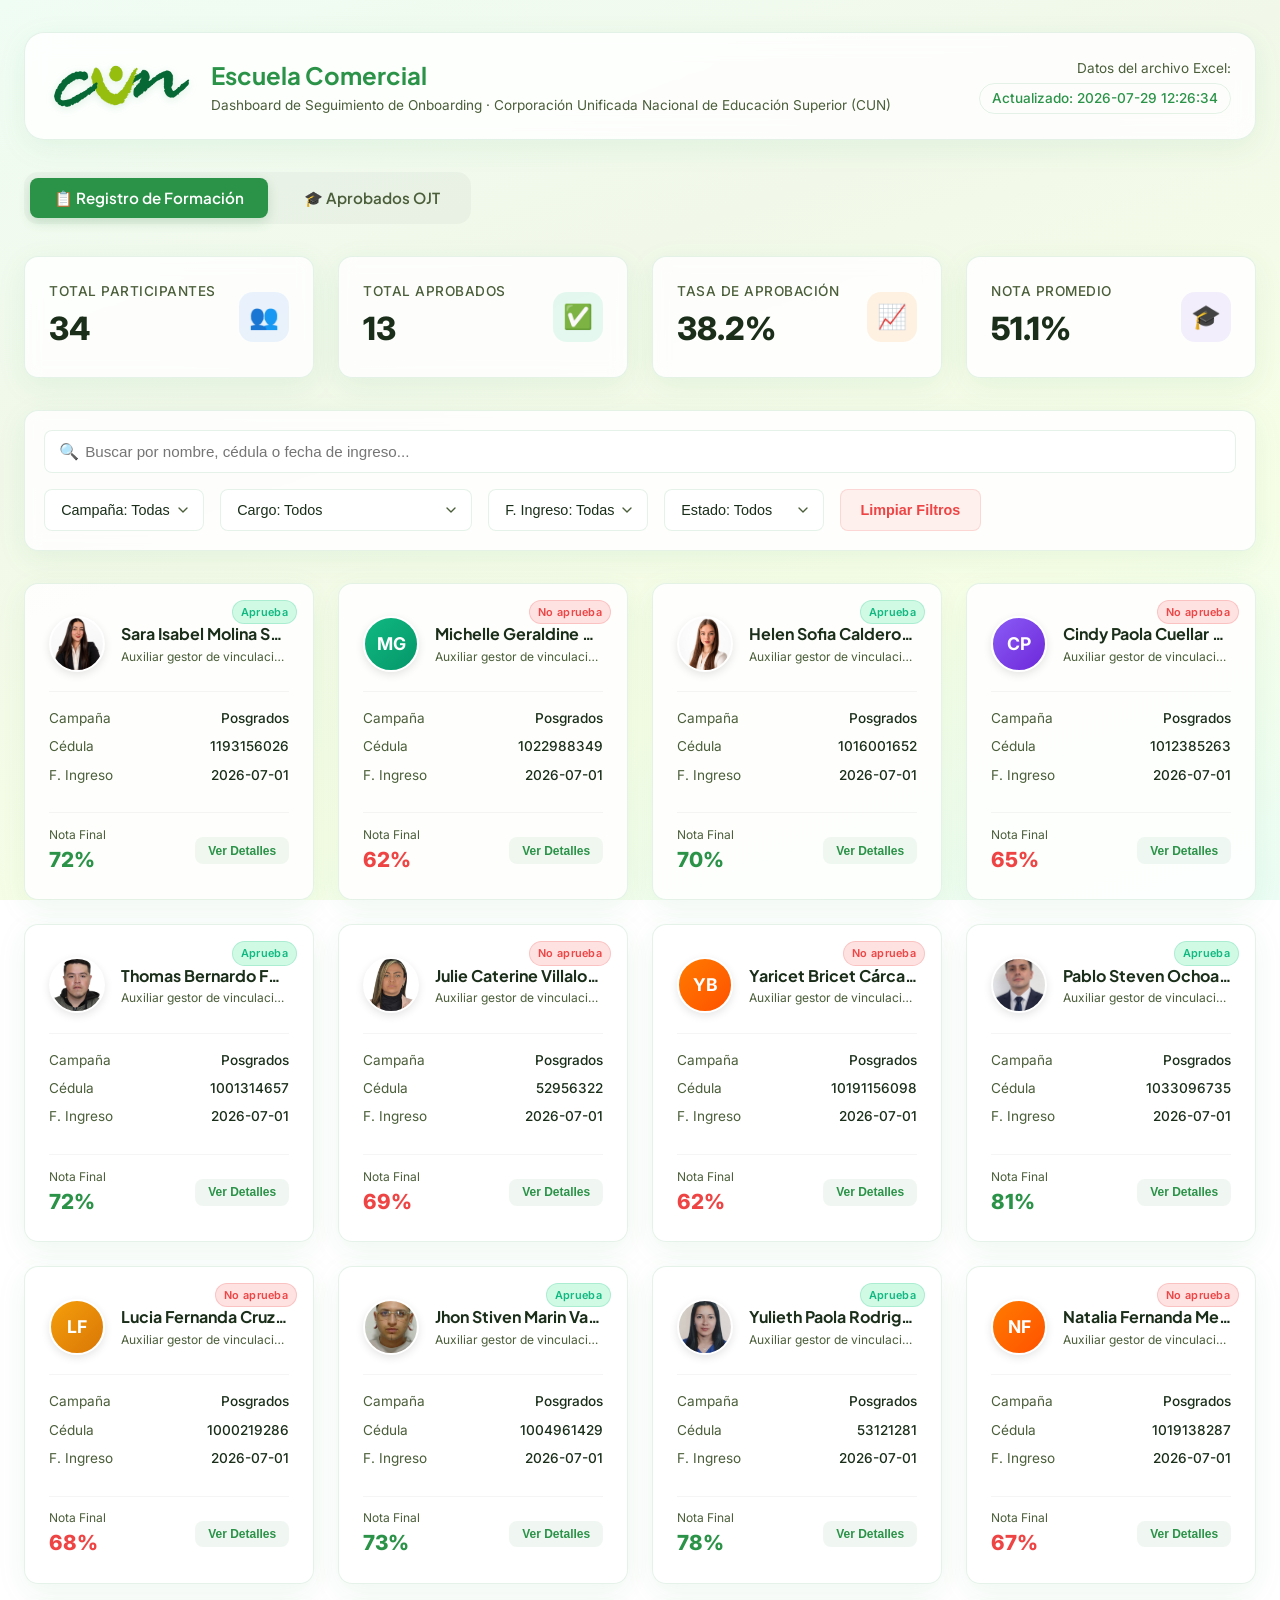
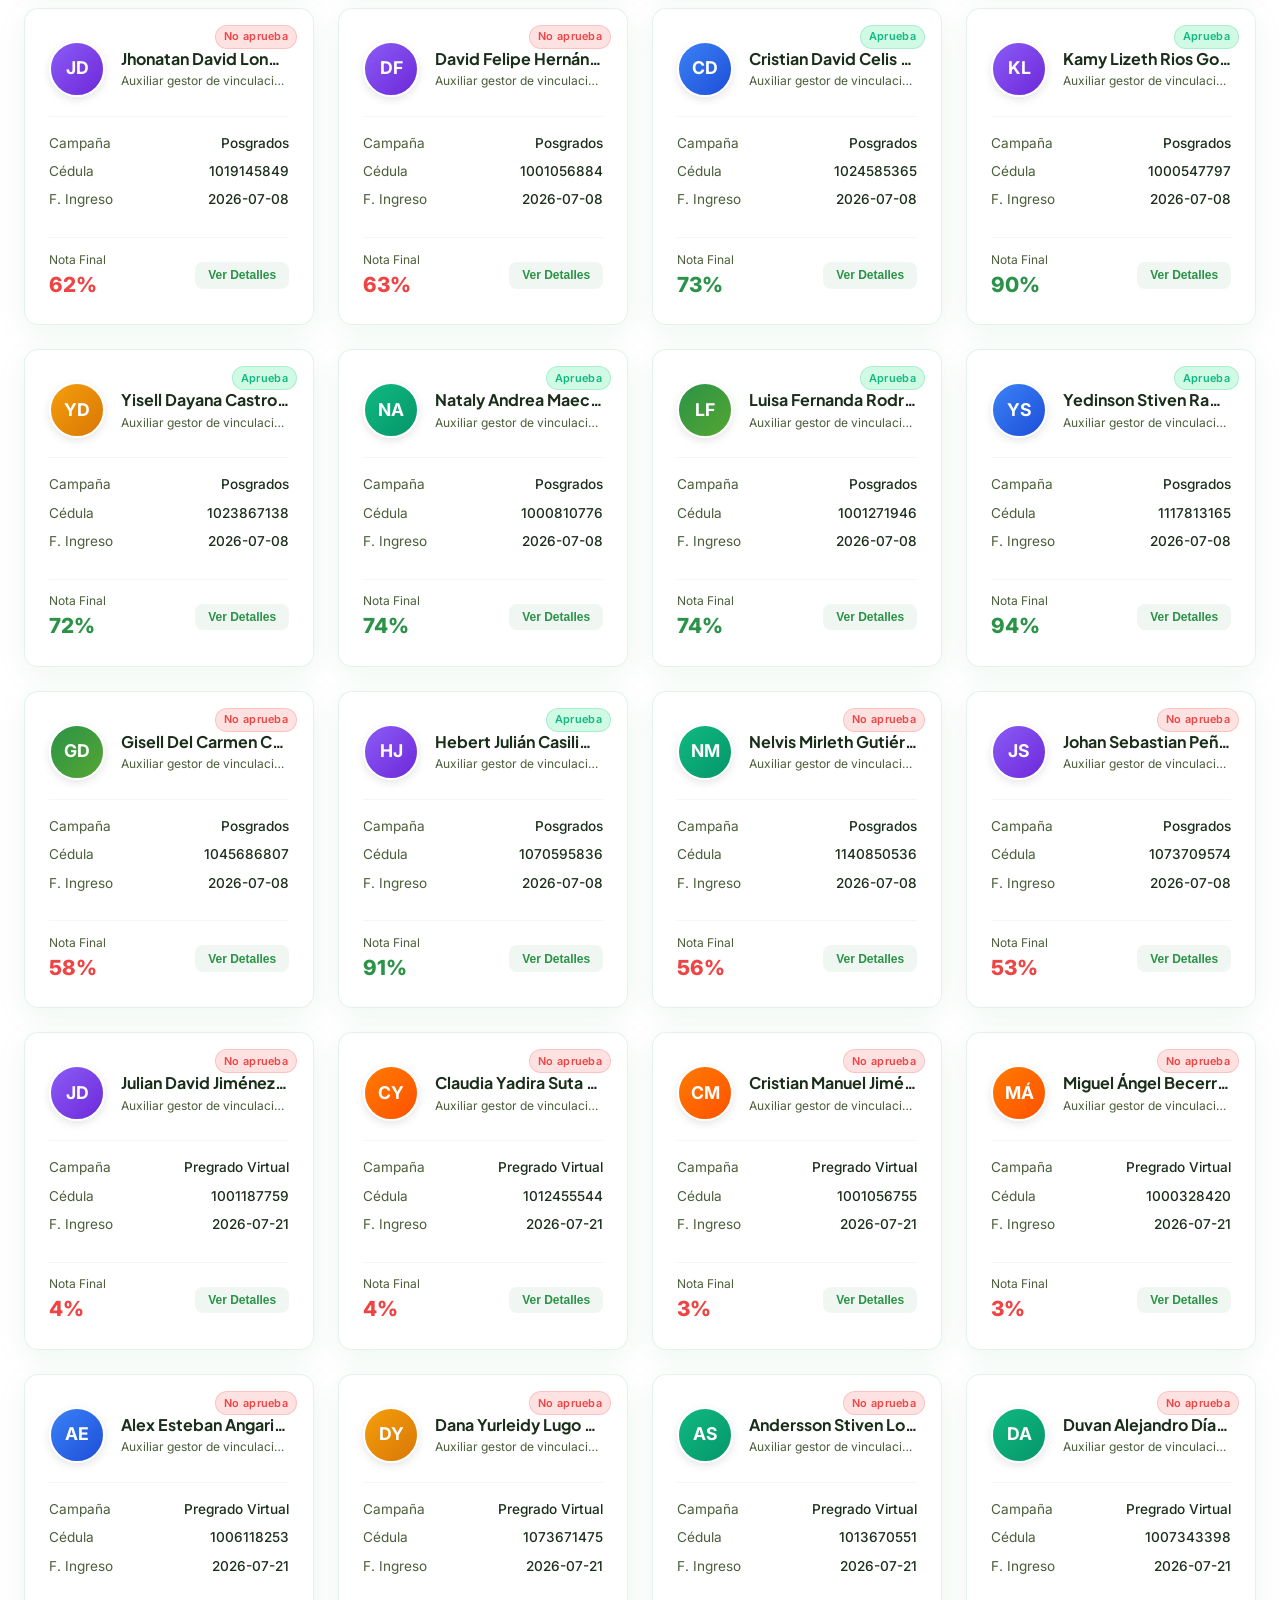
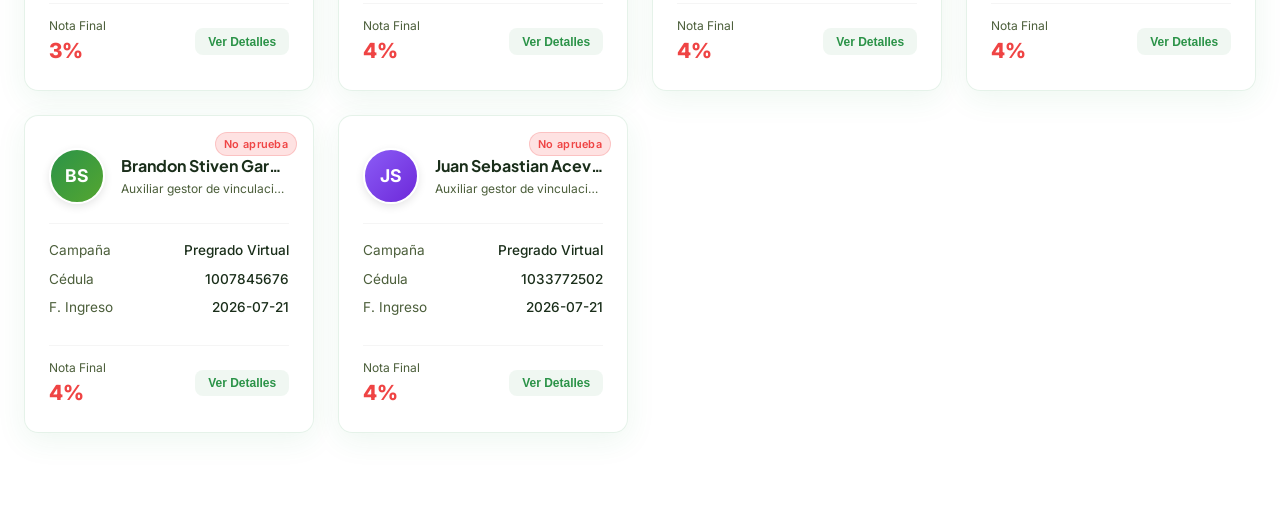
==== Dashboard_2026-07-29.html @ 9d2f6c36 "fifinal" ====
﻿<!DOCTYPE html>
<html lang="es">
<head>
    <meta charset="UTF-8">
    <meta name="viewport" content="width=device-width, initial-scale=1.0">
    <title>Escuela Comercial · Dashboard de Onboarding</title>
    <!-- CSS Separado -->
    <link rel="stylesheet" href="style.css">
    <!-- Chart.js para los gráficos interactivos -->
    <script src="https://cdn.jsdelivr.net/npm/chart.js"></script>
</head>
<body>

    <div class="container">
        <!-- Header de la Aplicación -->
        <header class="app-header">
            <div class="brand-section">
                <img src="fotos/logo.png" alt="Logo CUN" class="brand-logo-img">
                <div class="brand-title">
                    <h1>Escuela Comercial</h1>
                    <p>Dashboard de Seguimiento de Onboarding · Corporación Unificada Nacional de Educación Superior (CUN)</p>
                </div>
            </div>
            <div class="header-meta">
                <div>Datos del archivo Excel:</div>
                <div class="update-badge">Actualizado: <span id="update-date">Cargando...</span></div>
            </div>
        </header>



        <!-- Pestañas de Navegación Principal -->
        <nav class="nav-tabs">
            <button class="tab-btn active" data-tab="registro">📋 Registro de Formación</button>
            <button class="tab-btn" data-tab="ojt">🎓 Aprobados OJT</button>
        </nav>

        <!-- Tarjetas de Estadísticas Globales (Hero Stats) -->
        <section class="stats-grid">
            <div class="stat-card">
                <div class="stat-info">
                    <span class="stat-label">Total Participantes</span>
                    <span class="stat-value" id="stat-total-registered">—</span>
                </div>
                <div class="stat-icon icon-blue">👥</div>
            </div>
            <div class="stat-card" id="card-stat-approved" style="cursor: pointer;" title="Haga clic para ver participantes aprobados en OJT">
                <div class="stat-info">
                    <span class="stat-label">Total Aprobados</span>
                    <span class="stat-value" id="stat-total-approved">—</span>
                </div>
                <div class="stat-icon icon-green">✅</div>
            </div>
            <div class="stat-card" id="card-stat-approval" style="cursor: pointer;" title="Haga clic para ver gráficos">
                <div class="stat-info">
                    <span class="stat-label">Tasa de Aprobación</span>
                    <span class="stat-value" id="stat-approval-rate">—</span>
                </div>
                <div class="stat-icon icon-orange">📈</div>
            </div>
            <div class="stat-card" id="card-stat-average" style="cursor: pointer;" title="Haga clic para ver gráficos">
                <div class="stat-info">
                    <span class="stat-label">Nota Promedio</span>
                    <span class="stat-value" id="stat-average-grade">—</span>
                </div>
                <div class="stat-icon icon-purple">🎓</div>
            </div>
        </section>

        <!-- Barra de Búsqueda y Filtros Interactivos -->
        <section class="filter-card">
            <div class="search-wrapper">
                <span class="search-icon">🔍</span>
                <input type="text" id="search-input" class="search-input" placeholder="Buscar por nombre, cédula o fecha de ingreso...">
            </div>
            <div class="filter-selects">
                <select id="select-campana" class="filter-select">
                    <option value="">Campaña: Todas</option>
                </select>
                <select id="select-cargo" class="filter-select">
                    <option value="">Cargo: Todos</option>
                </select>
                <select id="select-fecha" class="filter-select">
                    <option value="">F. Ingreso: Todas</option>
                </select>
                <select id="select-estado" class="filter-select">
                    <option value="">Estado: Todos</option>
                    <option value="aprobado">Aprobado</option>
                    <option value="no_aprobado">No Aprobado</option>
                </select>
                <button id="btn-clear-filters" class="btn-clear">Limpiar Filtros</button>
            </div>
        </section>

        <!-- Contenido Pestaña 1: Registro de Formación -->
        <div id="tab-registro" class="tab-content active">
            <div id="candidate-grid" class="candidate-grid">
                <!-- Las tarjetas de candidatos se renderizarán dinámicamente aquí -->
            </div>
        </div>

        <!-- Contenido Pestaña 2: Aprobados OJT -->
        <div id="tab-ojt" class="tab-content" style="display: none;">
            <div id="ojt-grid" class="candidate-grid">
                <!-- Las tarjetas de OJT se renderizarán dinámicamente aquí -->
            </div>
        </div>
    </div>

    <!-- Modal Detallado (Interactividad Premium) -->
    <div id="modal-overlay" class="modal-overlay">
        <div class="modal-content">
            <button id="modal-close" class="modal-close" title="Cerrar ventana">&times;</button>
            <div class="modal-header-banner"></div>
            
            <div class="modal-body">
                <div class="modal-profile">
                    <div id="modal-avatar-container">
                        <!-- Avatar renderizado dinámicamente -->
                    </div>
                    <div class="modal-name-section">
                        <h2 id="modal-name" class="modal-name">Nombre del Candidato</h2>
                        <span id="modal-role" class="modal-role">Cargo del Candidato</span>
                    </div>
                </div>

                <!-- Puntuación General y Barra de Progreso -->
                <div class="main-score-bar-wrapper">
                    <div class="score-bar-meta">
                        <span>Nota Final Consolidada</span>
                        <div>
                            <span id="modal-score-val" style="font-size:1.2rem; font-weight:800; color:var(--primary-color);">0%</span>
                            <span id="modal-score-status" style="font-size:0.8rem; margin-left:0.3rem;"></span>
                        </div>
                    </div>
                    <div class="score-bar-container">
                        <div id="modal-score-fill" class="score-bar-fill" style="width: 0%;"></div>
                    </div>
                </div>

                <div class="grid-2col">
                    <!-- Columna Izquierda: Información de contacto -->
                    <div class="modal-section">
                        <div class="modal-section-title">Datos Personales</div>
                        <div class="info-row">
                            <span class="info-label">Cédula:</span>
                            <span class="info-value" id="modal-doc">—</span>
                        </div>
                        <div class="info-row">
                            <span class="info-label">Campaña:</span>
                            <span class="info-value" id="modal-campana">—</span>
                        </div>
                        <div class="info-row">
                            <span class="info-label">F. Ingreso:</span>
                            <span class="info-value" id="modal-date">—</span>
                        </div>
                        <div class="info-row">
                            <span class="info-label">Correo:</span>
                            <span class="info-value" id="modal-email" style="font-size: 0.8rem; word-break: break-all;">—</span>
                        </div>
                        <div class="info-row">
                            <span class="info-label">Teléfono:</span>
                            <span class="info-value" id="modal-phone">—</span>
                        </div>
                    </div>

                    <!-- Columna Derecha: Detalle de Notas -->
                    <div class="modal-section">
                        <div class="modal-section-title">Calificaciones Detalladas</div>
                        <div class="rubrics-list">
                            <div class="rubric-item">
                                <span class="rubric-name">Presentación Personal<span class="rubric-weight">(5%)</span></span>
                                <span class="rubric-score" id="score-pres">—</span>
                            </div>
                            <div class="rubric-item">
                                <span class="rubric-name">Participación y Puntualidad<span class="rubric-weight">(10%)</span></span>
                                <span class="rubric-score" id="score-part">—</span>
                            </div>
                            <div class="rubric-item">
                                <span class="rubric-name">Evaluación Conocimiento<span class="rubric-weight">(5%)</span></span>
                                <span class="rubric-score" id="score-conoc">—</span>
                            </div>
                            <div class="rubric-item">
                                <span class="rubric-name">Evaluación Técnica<span class="rubric-weight">(10%)</span></span>
                                <span class="rubric-score" id="score-tec">—</span>
                            </div>
                            <div class="rubric-item">
                                <span class="rubric-name">Simulación con IA<span class="rubric-weight">(20%)</span></span>
                                <span class="rubric-score" id="score-sim">—</span>
                            </div>
                            <div class="rubric-item">
                                <span class="rubric-name">Clínica de Ventas / Final<span class="rubric-weight">(50%)</span></span>
                                <span class="rubric-score" id="score-final">—</span>
                            </div>
                        </div>
                    </div>
                </div>

                <!-- Observaciones -->
                <div class="modal-section">
                    <div class="modal-section-title">Observaciones de Formación</div>
                    <div id="modal-obs-box" class="observations-box">
                        Sin observaciones registradas.
                    </div>
                </div>

                <!-- Botón de Certificado / PDF (si aplica) -->
                <div id="modal-doc-box" class="modal-section" style="display: none;">
                    <!-- Se inyecta botón de ver PDF dinámicamente -->
                </div>
            </div>
        </div>
    </div>

    <!-- Modal de Aprobados OJT (Emergente al dar clic en Total Aprobados) -->
    <div id="ojt-modal-overlay" class="modal-overlay">
        <div class="modal-content" style="max-width: 960px; width: 95%;">
            <button id="ojt-modal-close" class="modal-close" title="Cerrar OJT">&times;</button>
            <div class="modal-header-banner" style="height: 70px; background: var(--primary-gradient); display: flex; align-items: center; justify-content: space-between; padding: 0 3.5rem 0 2rem;">
                <h2 style="color: white; font-size: 1.25rem; margin: 0; font-family: 'Plus Jakarta Sans';">
                    🎓 Participantes Aprobados · Pestaña OJT
                </h2>
                <span id="ojt-badge-count" style="background: rgba(255,255,255,0.25); color: white; padding: 0.35rem 0.9rem; border-radius: 20px; font-size: 0.85rem; font-weight: 700;">
                    0 Aprobados
                </span>
            </div>
            
            <div class="modal-body" style="padding: 1.5rem 2rem 2.5rem;">
                <!-- Filtros internos del modal OJT -->
                <div style="margin-bottom: 1.5rem; display: flex; gap: 1rem; flex-wrap: wrap; align-items: center;">
                    <div class="search-wrapper" style="flex: 1; min-width: 240px;">
                        <span class="search-icon">🔍</span>
                        <input type="text" id="ojt-modal-search" class="search-input" placeholder="Buscar en OJT por nombre, cédula o fecha...">
                    </div>
                    <select id="ojt-modal-filter-campana" class="filter-select" style="min-width: 180px;">
                        <option value="">Campaña: Todas</option>
                    </select>
                </div>

                <!-- Grid de Tarjetas de Candidatos OJT -->
                <div id="ojt-modal-grid" class="candidate-grid" style="margin-bottom: 0; grid-template-columns: repeat(auto-fill, minmax(280px, 1fr));">
                    <!-- Tarjetas de OJT renderizadas dinámicamente -->
                </div>
            </div>
        </div>
    </div>

    <!-- Modal Detalle OJT (Seguimiento Diario Días 1 al 5) -->
    <div id="ojt-detail-modal-overlay" class="modal-overlay" style="z-index: 1080;">
        <div class="modal-content" style="max-width: 820px; width: 95%;">
            <button id="ojt-detail-modal-close" class="modal-close" title="Cerrar detalle">&times;</button>
            <div class="modal-header-banner" style="height: 180px; background: var(--primary-gradient);"></div>
            
            <div class="modal-body" style="padding: 0 2rem 2.5rem;">
                <div class="modal-profile" style="margin-top: -100px; margin-bottom: 1.5rem;">
                    <div id="ojt-modal-detail-avatar-container"></div>
                    <div class="modal-name-section">
                        <h2 id="ojt-modal-detail-name" class="modal-name" style="color: var(--text-main); font-size: 1.4rem;">Nombre Candidato</h2>
                        <span id="ojt-modal-detail-role" class="modal-role" style="color: var(--text-muted); font-weight: 600;">Cargo</span>
                    </div>
                </div>

                <!-- Resumen de Datos de Aprobación OJT (4 Campos Requeridos) -->
                <div class="grid-2col" style="margin-bottom: 1.8rem; background: var(--orange-lt); padding: 1.2rem; border-radius: var(--radius-md); border: 1px solid var(--border-light);">
                    <div class="info-row">
                        <span class="info-label">No. Documento:</span>
                        <span class="info-value" id="ojt-modal-detail-doc" style="font-weight: 700;">—</span>
                    </div>
                    <div class="info-row">
                        <span class="info-label">Campaña:</span>
                        <span class="info-value" id="ojt-modal-detail-campana" style="font-weight: 700;">—</span>
                    </div>
                    <div class="info-row">
                        <span class="info-label">Nota de Aprobación:</span>
                        <span class="info-value" id="ojt-modal-detail-grade" style="font-weight: 800; color: var(--primary-color); font-size: 1.15rem;">—</span>
                    </div>
                    <div class="info-row">
                        <span class="info-label">Estado:</span>
                        <span class="info-value"><span class="card-badge badge-approved" style="position:static;">OJT Activo</span></span>
                    </div>
                </div>

                <!-- Listado de Días del 1 al 5 con Fecha, Matrículas, Adherencia % (Barra) y Aprobación -->
                <div class="modal-section">
                    <div class="modal-section-title" style="display:flex; justify-content:space-between; align-items:center;">
                        <span>📅 Seguimiento Diario OJT (Días 1 al 5)</span>
                    </div>
                    
                    <div class="table-responsive" style="margin-bottom: 1rem; box-shadow: none; border-radius: var(--radius-sm);">
                        <table class="data-table">
                            <thead>
                                <tr>
                                    <th>Día</th>
                                    <th>Fecha</th>
                                    <th>Matrículas</th>
                                    <th style="min-width: 190px;">Adherencia (%)</th>
                                    <th>¿Aprueba?</th>
                                </tr>
                            </thead>
                            <tbody id="ojt-modal-detail-days-table">
                                <!-- Se renderizan los días 1 al 5 dinámicamente -->
                            </tbody>
                        </table>
                    </div>
                </div>

                <!-- Observaciones -->
                <div class="modal-section">
                    <div class="modal-section-title">📝 Observaciones</div>
                    <div id="ojt-modal-detail-obs-box" class="observations-box">
                        Sin observaciones registradas en OJT.
                    </div>
                </div>
            </div>
        </div>
    </div>

    <!-- Modal de Gráficos (Emergente) -->
    <div id="charts-modal-overlay" class="modal-overlay">
        <div class="modal-content" style="max-width: 900px;">
            <button id="charts-modal-close" class="modal-close" title="Cerrar gráficos">&times;</button>
            <div class="modal-header-banner" style="height: 60px;"></div>
            <div class="modal-body" style="padding: 1.5rem 2rem 2.5rem;">
                <h2 style="color:var(--primary-color); margin-bottom: 1.5rem; text-align: center; font-family:'Plus Jakarta Sans';">Análisis Estadístico de Onboarding</h2>
                <div class="charts-grid" style="grid-template-columns: repeat(auto-fit, minmax(360px, 1fr)); gap: 2rem; margin-top: 1rem;">
                    <div class="chart-box" style="min-height: 320px;">
                        <canvas id="chart-campanas"></canvas>
                    </div>
                    <div class="chart-box" style="min-height: 320px;">
                        <canvas id="chart-aprobacion"></canvas>
                    </div>
                </div>
            </div>
        </div>
    </div>

    <!-- Lightbox para ampliar fotos (Interactividad) -->
    <div id="lightbox-overlay" class="modal-overlay" style="z-index: 1100;">
        <button id="lightbox-close" class="modal-close lightbox-close" title="Cerrar imagen">&times;</button>
        <img id="lightbox-img" class="lightbox-img" src="" alt="Foto Ampliada">
    </div>

    <!-- Scripts de la Aplicación -->
    <!-- data.js contiene la variable ONBOARDING_DATA -->
    <script>
const ONBOARDING_DATA = {
    "registro":  [
                     {
                         "No.":  1,
                         "CAMPAÑA":  "Posgrados",
                         "FECHA DE INGRESO A FORMACIÓN":  "2026-07-01",
                         "CARGO":  "Auxiliar gestor  de vinculaciones",
                         "No. DOCUMENTO":  1193156026,
                         "NOMBRE COMPLETO":  "Sara Isabel Molina Sánchez",
                         "CORREO ELECTRÓNICO":  "Molinasara453@gmail.com",
                         "TELÉFONO MÓVIL":  3245742876,
                         "FORMADOR":  "Todas",
                         "PRESENTACIÓN PERSONAL 5%":  4,
                         "PARTICIPACIÓN Y PUNTUALIDAD 10%":  5,
                         "EVALUACIÓN CONOCIMIENTO (DIA 2) 5%":  "",
                         "EVALUACIÓN TÉCNICA 10%":  4,
                         "SIMULACIÓN CON IA 20%":  5,
                         "EVALUACIÓN FINAL (CLÍNICA DE VENTAS) 50%":  3,
                         "NOTA FINAL":  72,
                         "APRUEBA":  "Aprueba",
                         "OBSERVACIONES":  ""
                     },
                     {
                         "No.":  2,
                         "CAMPAÑA":  "Posgrados",
                         "FECHA DE INGRESO A FORMACIÓN":  "2026-07-01",
                         "CARGO":  "Auxiliar gestor  de vinculaciones",
                         "No. DOCUMENTO":  1022988349,
                         "NOMBRE COMPLETO":  "Michelle Geraldine Bejarano Torres",
                         "CORREO ELECTRÓNICO":  "michelletorres2593@hotmail.com",
                         "TELÉFONO MÓVIL":  3123702518,
                         "FORMADOR":  "Todas",
                         "PRESENTACIÓN PERSONAL 5%":  4,
                         "PARTICIPACIÓN Y PUNTUALIDAD 10%":  2,
                         "EVALUACIÓN CONOCIMIENTO (DIA 2) 5%":  "",
                         "EVALUACIÓN TÉCNICA 10%":  4,
                         "SIMULACIÓN CON IA 20%":  4,
                         "EVALUACIÓN FINAL (CLÍNICA DE VENTAS) 50%":  3,
                         "NOTA FINAL":  62,
                         "APRUEBA":  "No aprueba",
                         "OBSERVACIONES":  ""
                     },
                     {
                         "No.":  3,
                         "CAMPAÑA":  "Posgrados",
                         "FECHA DE INGRESO A FORMACIÓN":  "2026-07-01",
                         "CARGO":  "Auxiliar gestor  de vinculaciones",
                         "No. DOCUMENTO":  1016001652,
                         "NOMBRE COMPLETO":  "Helen Sofia Calderon Camelo",
                         "CORREO ELECTRÓNICO":  "helencalderon910@gmail.com",
                         "TELÉFONO MÓVIL":  "‪3239227093‬",
                         "FORMADOR":  "Todas",
                         "PRESENTACIÓN PERSONAL 5%":  4,
                         "PARTICIPACIÓN Y PUNTUALIDAD 10%":  4,
                         "EVALUACIÓN CONOCIMIENTO (DIA 2) 5%":  "",
                         "EVALUACIÓN TÉCNICA 10%":  4,
                         "SIMULACIÓN CON IA 20%":  5,
                         "EVALUACIÓN FINAL (CLÍNICA DE VENTAS) 50%":  3,
                         "NOTA FINAL":  70,
                         "APRUEBA":  "Aprueba",
                         "OBSERVACIONES":  ""
                     },
                     {
                         "No.":  4,
                         "CAMPAÑA":  "Posgrados",
                         "FECHA DE INGRESO A FORMACIÓN":  "2026-07-01",
                         "CARGO":  "Auxiliar gestor  de vinculaciones",
                         "No. DOCUMENTO":  1012385263,
                         "NOMBRE COMPLETO":  "Cindy Paola Cuellar Montoya",
                         "CORREO ELECTRÓNICO":  "Cindypaolacuellar@gmail.com",
                         "TELÉFONO MÓVIL":  3172616867,
                         "FORMADOR":  "Todas",
                         "PRESENTACIÓN PERSONAL 5%":  3,
                         "PARTICIPACIÓN Y PUNTUALIDAD 10%":  3,
                         "EVALUACIÓN CONOCIMIENTO (DIA 2) 5%":  "",
                         "EVALUACIÓN TÉCNICA 10%":  3,
                         "SIMULACIÓN CON IA 20%":  5,
                         "EVALUACIÓN FINAL (CLÍNICA DE VENTAS) 50%":  3,
                         "NOTA FINAL":  65,
                         "APRUEBA":  "No aprueba",
                         "OBSERVACIONES":  "Llega tarde "
                     },
                     {
                         "No.":  5,
                         "CAMPAÑA":  "Posgrados",
                         "FECHA DE INGRESO A FORMACIÓN":  "2026-07-01",
                         "CARGO":  "Auxiliar gestor  de vinculaciones",
                         "No. DOCUMENTO":  1001314657,
                         "NOMBRE COMPLETO":  "Thomas Bernardo Fernandez Laverde",
                         "CORREO ELECTRÓNICO":  "tfernandezlaverde@gmail.com",
                         "TELÉFONO MÓVIL":  3103798566,
                         "FORMADOR":  "Todas",
                         "PRESENTACIÓN PERSONAL 5%":  4,
                         "PARTICIPACIÓN Y PUNTUALIDAD 10%":  5,
                         "EVALUACIÓN CONOCIMIENTO (DIA 2) 5%":  "",
                         "EVALUACIÓN TÉCNICA 10%":  4,
                         "SIMULACIÓN CON IA 20%":  5,
                         "EVALUACIÓN FINAL (CLÍNICA DE VENTAS) 50%":  3,
                         "NOTA FINAL":  72,
                         "APRUEBA":  "Aprueba",
                         "OBSERVACIONES":  ""
                     },
                     {
                         "No.":  6,
                         "CAMPAÑA":  "Posgrados",
                         "FECHA DE INGRESO A FORMACIÓN":  "2026-07-01",
                         "CARGO":  "Auxiliar gestor  de vinculaciones",
                         "No. DOCUMENTO":  52956322,
                         "NOMBRE COMPLETO":  "Julie Caterine Villalobos Ortiz",
                         "CORREO ELECTRÓNICO":  "Juliecaterine23@gmail.com",
                         "TELÉFONO MÓVIL":  3213264788,
                         "FORMADOR":  "Todas",
                         "PRESENTACIÓN PERSONAL 5%":  5,
                         "PARTICIPACIÓN Y PUNTUALIDAD 10%":  5,
                         "EVALUACIÓN CONOCIMIENTO (DIA 2) 5%":  "",
                         "EVALUACIÓN TÉCNICA 10%":  4,
                         "SIMULACIÓN CON IA 20%":  4,
                         "EVALUACIÓN FINAL (CLÍNICA DE VENTAS) 50%":  3,
                         "NOTA FINAL":  69,
                         "APRUEBA":  "No aprueba",
                         "OBSERVACIONES":  ""
                     },
                     {
                         "No.":  7,
                         "CAMPAÑA":  "Posgrados",
                         "FECHA DE INGRESO A FORMACIÓN":  "2026-07-01",
                         "CARGO":  "Auxiliar gestor  de vinculaciones",
                         "No. DOCUMENTO":  10191156098,
                         "NOMBRE COMPLETO":  "Yaricet Bricet Cárcamo Morales",
                         "CORREO ELECTRÓNICO":  "Yaricetbricet@gmail.com",
                         "TELÉFONO MÓVIL":  3008533917,
                         "FORMADOR":  "Todas",
                         "PRESENTACIÓN PERSONAL 5%":  4,
                         "PARTICIPACIÓN Y PUNTUALIDAD 10%":  4,
                         "EVALUACIÓN CONOCIMIENTO (DIA 2) 5%":  "",
                         "EVALUACIÓN TÉCNICA 10%":  4,
                         "SIMULACIÓN CON IA 20%":  3,
                         "EVALUACIÓN FINAL (CLÍNICA DE VENTAS) 50%":  3,
                         "NOTA FINAL":  62,
                         "APRUEBA":  "No aprueba",
                         "OBSERVACIONES":  ""
                     },
                     {
                         "No.":  8,
                         "CAMPAÑA":  "Posgrados",
                         "FECHA DE INGRESO A FORMACIÓN":  "2026-07-01",
                         "CARGO":  "Auxiliar gestor  de vinculaciones",
                         "No. DOCUMENTO":  1033096735,
                         "NOMBRE COMPLETO":  "Pablo Steven Ochoa Rodriguez",
                         "CORREO ELECTRÓNICO":  "Pablorodriguez8q@gmail.com",
                         "TELÉFONO MÓVIL":  3196588439,
                         "FORMADOR":  "Todas",
                         "PRESENTACIÓN PERSONAL 5%":  3,
                         "PARTICIPACIÓN Y PUNTUALIDAD 10%":  4,
                         "EVALUACIÓN CONOCIMIENTO (DIA 2) 5%":  "",
                         "EVALUACIÓN TÉCNICA 10%":  5,
                         "SIMULACIÓN CON IA 20%":  5,
                         "EVALUACIÓN FINAL (CLÍNICA DE VENTAS) 50%":  4,
                         "NOTA FINAL":  81,
                         "APRUEBA":  "Aprueba",
                         "OBSERVACIONES":  ""
                     },
                     {
                         "No.":  9,
                         "CAMPAÑA":  "Posgrados",
                         "FECHA DE INGRESO A FORMACIÓN":  "2026-07-01",
                         "CARGO":  "Auxiliar gestor  de vinculaciones",
                         "No. DOCUMENTO":  1000219286,
                         "NOMBRE COMPLETO":  "Lucia Fernanda Cruz Canchila",
                         "CORREO ELECTRÓNICO":  "Luciacruz0414@gmail.com",
                         "TELÉFONO MÓVIL":  3005145730,
                         "FORMADOR":  "Todas",
                         "PRESENTACIÓN PERSONAL 5%":  4,
                         "PARTICIPACIÓN Y PUNTUALIDAD 10%":  2,
                         "EVALUACIÓN CONOCIMIENTO (DIA 2) 5%":  "",
                         "EVALUACIÓN TÉCNICA 10%":  5,
                         "SIMULACIÓN CON IA 20%":  5,
                         "EVALUACIÓN FINAL (CLÍNICA DE VENTAS) 50%":  3,
                         "NOTA FINAL":  68,
                         "APRUEBA":  "No aprueba",
                         "OBSERVACIONES":  "Llega tarde "
                     },
                     {
                         "No.":  10,
                         "CAMPAÑA":  "Posgrados",
                         "FECHA DE INGRESO A FORMACIÓN":  "2026-07-01",
                         "CARGO":  "Auxiliar gestor  de vinculaciones",
                         "No. DOCUMENTO":  1004961429,
                         "NOMBRE COMPLETO":  "Jhon Stiven Marin Valencia",
                         "CORREO ELECTRÓNICO":  "jhonstivenmarin02@gmail.com",
                         "TELÉFONO MÓVIL":  3219466413,
                         "FORMADOR":  "Todas",
                         "PRESENTACIÓN PERSONAL 5%":  3,
                         "PARTICIPACIÓN Y PUNTUALIDAD 10%":  3,
                         "EVALUACIÓN CONOCIMIENTO (DIA 2) 5%":  "",
                         "EVALUACIÓN TÉCNICA 10%":  4,
                         "SIMULACIÓN CON IA 20%":  4,
                         "EVALUACIÓN FINAL (CLÍNICA DE VENTAS) 50%":  4,
                         "NOTA FINAL":  73,
                         "APRUEBA":  "Aprueba",
                         "OBSERVACIONES":  "Llega tarde "
                     },
                     {
                         "No.":  11,
                         "CAMPAÑA":  "Posgrados",
                         "FECHA DE INGRESO A FORMACIÓN":  "2026-07-01",
                         "CARGO":  "Auxiliar gestor  de vinculaciones",
                         "No. DOCUMENTO":  53121281,
                         "NOMBRE COMPLETO":  "Yulieth Paola Rodriguez Cañon",
                         "CORREO ELECTRÓNICO":  "ypaolarodriguez14@gmail.com",
                         "TELÉFONO MÓVIL":  3112142736,
                         "FORMADOR":  "Todas",
                         "PRESENTACIÓN PERSONAL 5%":  4,
                         "PARTICIPACIÓN Y PUNTUALIDAD 10%":  4,
                         "EVALUACIÓN CONOCIMIENTO (DIA 2) 5%":  "",
                         "EVALUACIÓN TÉCNICA 10%":  3,
                         "SIMULACIÓN CON IA 20%":  5,
                         "EVALUACIÓN FINAL (CLÍNICA DE VENTAS) 50%":  4,
                         "NOTA FINAL":  78,
                         "APRUEBA":  "Aprueba",
                         "OBSERVACIONES":  ""
                     },
                     {
                         "No.":  12,
                         "CAMPAÑA":  "Posgrados",
                         "FECHA DE INGRESO A FORMACIÓN":  "2026-07-01",
                         "CARGO":  "Auxiliar gestor  de vinculaciones",
                         "No. DOCUMENTO":  1019138287,
                         "NOMBRE COMPLETO":  "Natalia Fernanda Mendieta Oicata",
                         "CORREO ELECTRÓNICO":  "nataliamendieta2025@gmail.com",
                         "TELÉFONO MÓVIL":  3003020830,
                         "FORMADOR":  "Todas",
                         "PRESENTACIÓN PERSONAL 5%":  5,
                         "PARTICIPACIÓN Y PUNTUALIDAD 10%":  5,
                         "EVALUACIÓN CONOCIMIENTO (DIA 2) 5%":  "",
                         "EVALUACIÓN TÉCNICA 10%":  3,
                         "SIMULACIÓN CON IA 20%":  4,
                         "EVALUACIÓN FINAL (CLÍNICA DE VENTAS) 50%":  3,
                         "NOTA FINAL":  67,
                         "APRUEBA":  "No aprueba",
                         "OBSERVACIONES":  ""
                     },
                     {
                         "No.":  13,
                         "CAMPAÑA":  "Posgrados",
                         "FECHA DE INGRESO A FORMACIÓN":  "2026-07-08",
                         "CARGO":  "Auxiliar gestor  de vinculaciones",
                         "No. DOCUMENTO":  1019145849,
                         "NOMBRE COMPLETO":  "Jhonatan David Londoño Baldovino",
                         "CORREO ELECTRÓNICO":  "Jdlbaldovino199@gmail.com",
                         "TELÉFONO MÓVIL":  3208836403,
                         "FORMADOR":  "Todas",
                         "PRESENTACIÓN PERSONAL 5%":  4,
                         "PARTICIPACIÓN Y PUNTUALIDAD 10%":  4,
                         "EVALUACIÓN CONOCIMIENTO (DIA 2) 5%":  3,
                         "EVALUACIÓN TÉCNICA 10%":  3,
                         "SIMULACIÓN CON IA 20%":  3,
                         "EVALUACIÓN FINAL (CLÍNICA DE VENTAS) 50%":  2,
                         "NOTA FINAL":  62,
                         "APRUEBA":  "No aprueba",
                         "OBSERVACIONES":  ""
                     },
                     {
                         "No.":  14,
                         "CAMPAÑA":  "Posgrados",
                         "FECHA DE INGRESO A FORMACIÓN":  "2026-07-08",
                         "CARGO":  "Auxiliar gestor  de vinculaciones",
                         "No. DOCUMENTO":  1001056884,
                         "NOMBRE COMPLETO":  "David Felipe Hernández Hernández",
                         "CORREO ELECTRÓNICO":  "david.hernandez.dtk@gmail.com",
                         "TELÉFONO MÓVIL":  3028250517,
                         "FORMADOR":  "Todas",
                         "PRESENTACIÓN PERSONAL 5%":  4,
                         "PARTICIPACIÓN Y PUNTUALIDAD 10%":  4,
                         "EVALUACIÓN CONOCIMIENTO (DIA 2) 5%":  3,
                         "EVALUACIÓN TÉCNICA 10%":  3,
                         "SIMULACIÓN CON IA 20%":  3,
                         "EVALUACIÓN FINAL (CLÍNICA DE VENTAS) 50%":  3,
                         "NOTA FINAL":  63,
                         "APRUEBA":  "No aprueba",
                         "OBSERVACIONES":  ""
                     },
                     {
                         "No.":  15,
                         "CAMPAÑA":  "Posgrados",
                         "FECHA DE INGRESO A FORMACIÓN":  "2026-07-08",
                         "CARGO":  "Auxiliar gestor  de vinculaciones",
                         "No. DOCUMENTO":  1024585365,
                         "NOMBRE COMPLETO":  "Cristian David Celis Garcia",
                         "CORREO ELECTRÓNICO":  "cristianceliss9719@gmail.com",
                         "TELÉFONO MÓVIL":  3216686201,
                         "FORMADOR":  "Todas",
                         "PRESENTACIÓN PERSONAL 5%":  4,
                         "PARTICIPACIÓN Y PUNTUALIDAD 10%":  4,
                         "EVALUACIÓN CONOCIMIENTO (DIA 2) 5%":  3,
                         "EVALUACIÓN TÉCNICA 10%":  3,
                         "SIMULACIÓN CON IA 20%":  4,
                         "EVALUACIÓN FINAL (CLÍNICA DE VENTAS) 50%":  3,
                         "NOTA FINAL":  73,
                         "APRUEBA":  "Aprueba",
                         "OBSERVACIONES":  "Llega tarde "
                     },
                     {
                         "No.":  16,
                         "CAMPAÑA":  "Posgrados",
                         "FECHA DE INGRESO A FORMACIÓN":  "2026-07-08",
                         "CARGO":  "Auxiliar gestor  de vinculaciones",
                         "No. DOCUMENTO":  1000547797,
                         "NOMBRE COMPLETO":  "Kamy Lizeth Rios Gomez",
                         "CORREO ELECTRÓNICO":  "riosgomezkamy@gmail.com",
                         "TELÉFONO MÓVIL":  3112534635,
                         "FORMADOR":  "Todas",
                         "PRESENTACIÓN PERSONAL 5%":  5,
                         "PARTICIPACIÓN Y PUNTUALIDAD 10%":  4,
                         "EVALUACIÓN CONOCIMIENTO (DIA 2) 5%":  2,
                         "EVALUACIÓN TÉCNICA 10%":  5,
                         "SIMULACIÓN CON IA 20%":  5,
                         "EVALUACIÓN FINAL (CLÍNICA DE VENTAS) 50%":  3,
                         "NOTA FINAL":  90,
                         "APRUEBA":  "Aprueba",
                         "OBSERVACIONES":  ""
                     },
                     {
                         "No.":  17,
                         "CAMPAÑA":  "Posgrados",
                         "FECHA DE INGRESO A FORMACIÓN":  "2026-07-08",
                         "CARGO":  "Auxiliar gestor  de vinculaciones",
                         "No. DOCUMENTO":  1023867138,
                         "NOMBRE COMPLETO":  "Yisell Dayana Castro González",
                         "CORREO ELECTRÓNICO":  "Gonzalezdayanna730@gmail.com",
                         "TELÉFONO MÓVIL":  3143600585,
                         "FORMADOR":  "Todas",
                         "PRESENTACIÓN PERSONAL 5%":  4,
                         "PARTICIPACIÓN Y PUNTUALIDAD 10%":  4,
                         "EVALUACIÓN CONOCIMIENTO (DIA 2) 5%":  3,
                         "EVALUACIÓN TÉCNICA 10%":  3,
                         "SIMULACIÓN CON IA 20%":  4,
                         "EVALUACIÓN FINAL (CLÍNICA DE VENTAS) 50%":  2,
                         "NOTA FINAL":  72,
                         "APRUEBA":  "Aprueba",
                         "OBSERVACIONES":  ""
                     },
                     {
                         "No.":  18,
                         "CAMPAÑA":  "Posgrados",
                         "FECHA DE INGRESO A FORMACIÓN":  "2026-07-08",
                         "CARGO":  "Auxiliar gestor  de vinculaciones",
                         "No. DOCUMENTO":  1000810776,
                         "NOMBRE COMPLETO":  "Nataly Andrea Maecha Lizarazo",
                         "CORREO ELECTRÓNICO":  "natamahecha23@gmail.com",
                         "TELÉFONO MÓVIL":  3204984051,
                         "FORMADOR":  "Todas",
                         "PRESENTACIÓN PERSONAL 5%":  4,
                         "PARTICIPACIÓN Y PUNTUALIDAD 10%":  4,
                         "EVALUACIÓN CONOCIMIENTO (DIA 2) 5%":  2,
                         "EVALUACIÓN TÉCNICA 10%":  4,
                         "SIMULACIÓN CON IA 20%":  4,
                         "EVALUACIÓN FINAL (CLÍNICA DE VENTAS) 50%":  2,
                         "NOTA FINAL":  74,
                         "APRUEBA":  "Aprueba",
                         "OBSERVACIONES":  ""
                     },
                     {
                         "No.":  19,
                         "CAMPAÑA":  "Posgrados",
                         "FECHA DE INGRESO A FORMACIÓN":  "2026-07-08",
                         "CARGO":  "Auxiliar gestor  de vinculaciones",
                         "No. DOCUMENTO":  1001271946,
                         "NOMBRE COMPLETO":  "Luisa Fernanda Rodríguez Sarmiento",
                         "CORREO ELECTRÓNICO":  "feryantonella13@gmail.com",
                         "TELÉFONO MÓVIL":  3054399778,
                         "FORMADOR":  "Todas",
                         "PRESENTACIÓN PERSONAL 5%":  3,
                         "PARTICIPACIÓN Y PUNTUALIDAD 10%":  5,
                         "EVALUACIÓN CONOCIMIENTO (DIA 2) 5%":  3,
                         "EVALUACIÓN TÉCNICA 10%":  3,
                         "SIMULACIÓN CON IA 20%":  4,
                         "EVALUACIÓN FINAL (CLÍNICA DE VENTAS) 50%":  3,
                         "NOTA FINAL":  74,
                         "APRUEBA":  "Aprueba",
                         "OBSERVACIONES":  "Presentación personal"
                     },
                     {
                         "No.":  20,
                         "CAMPAÑA":  "Posgrados",
                         "FECHA DE INGRESO A FORMACIÓN":  "2026-07-08",
                         "CARGO":  "Auxiliar gestor  de vinculaciones",
                         "No. DOCUMENTO":  1117813165,
                         "NOMBRE COMPLETO":  "Yedinson Stiven Ramirez Perdómo",
                         "CORREO ELECTRÓNICO":  "kramirezperdomo@gmail.com",
                         "TELÉFONO MÓVIL":  3506517824,
                         "FORMADOR":  "Todas",
                         "PRESENTACIÓN PERSONAL 5%":  5,
                         "PARTICIPACIÓN Y PUNTUALIDAD 10%":  5,
                         "EVALUACIÓN CONOCIMIENTO (DIA 2) 5%":  3,
                         "EVALUACIÓN TÉCNICA 10%":  5,
                         "SIMULACIÓN CON IA 20%":  5,
                         "EVALUACIÓN FINAL (CLÍNICA DE VENTAS) 50%":  3,
                         "NOTA FINAL":  94,
                         "APRUEBA":  "Aprueba",
                         "OBSERVACIONES":  ""
                     },
                     {
                         "No.":  21,
                         "CAMPAÑA":  "Posgrados",
                         "FECHA DE INGRESO A FORMACIÓN":  "2026-07-08",
                         "CARGO":  "Auxiliar gestor  de vinculaciones",
                         "No. DOCUMENTO":  1045686807,
                         "NOMBRE COMPLETO":  "Gisell Del Carmen Cabrera Maldonado",
                         "CORREO ELECTRÓNICO":  "cgisell890@gmail.com",
                         "TELÉFONO MÓVIL":  3017718956,
                         "FORMADOR":  "Todas",
                         "PRESENTACIÓN PERSONAL 5%":  4,
                         "PARTICIPACIÓN Y PUNTUALIDAD 10%":  3,
                         "EVALUACIÓN CONOCIMIENTO (DIA 2) 5%":  5,
                         "EVALUACIÓN TÉCNICA 10%":  4,
                         "SIMULACIÓN CON IA 20%":  2,
                         "EVALUACIÓN FINAL (CLÍNICA DE VENTAS) 50%":  2,
                         "NOTA FINAL":  58,
                         "APRUEBA":  "No aprueba",
                         "OBSERVACIONES":  "Actitud"
                     },
                     {
                         "No.":  22,
                         "CAMPAÑA":  "Posgrados",
                         "FECHA DE INGRESO A FORMACIÓN":  "2026-07-08",
                         "CARGO":  "Auxiliar gestor  de vinculaciones",
                         "No. DOCUMENTO":  1070595836,
                         "NOMBRE COMPLETO":  "Hebert Julián Casilimas Ricardo",
                         "CORREO ELECTRÓNICO":  "julian180703@icloud.com",
                         "TELÉFONO MÓVIL":  3229087879,
                         "FORMADOR":  "Todas",
                         "PRESENTACIÓN PERSONAL 5%":  4,
                         "PARTICIPACIÓN Y PUNTUALIDAD 10%":  4,
                         "EVALUACIÓN CONOCIMIENTO (DIA 2) 5%":  3,
                         "EVALUACIÓN TÉCNICA 10%":  5,
                         "SIMULACIÓN CON IA 20%":  5,
                         "EVALUACIÓN FINAL (CLÍNICA DE VENTAS) 50%":  3,
                         "NOTA FINAL":  91,
                         "APRUEBA":  "Aprueba",
                         "OBSERVACIONES":  ""
                     },
                     {
                         "No.":  23,
                         "CAMPAÑA":  "Posgrados",
                         "FECHA DE INGRESO A FORMACIÓN":  "2026-07-08",
                         "CARGO":  "Auxiliar gestor  de vinculaciones",
                         "No. DOCUMENTO":  1140850536,
                         "NOMBRE COMPLETO":  "Nelvis Mirleth Gutiérrez Orozco",
                         "CORREO ELECTRÓNICO":  "Milrthgutierrez@gmail.com",
                         "TELÉFONO MÓVIL":  3028092333,
                         "FORMADOR":  "Todas",
                         "PRESENTACIÓN PERSONAL 5%":  3,
                         "PARTICIPACIÓN Y PUNTUALIDAD 10%":  3,
                         "EVALUACIÓN CONOCIMIENTO (DIA 2) 5%":  2,
                         "EVALUACIÓN TÉCNICA 10%":  3,
                         "SIMULACIÓN CON IA 20%":  3,
                         "EVALUACIÓN FINAL (CLÍNICA DE VENTAS) 50%":  1,
                         "NOTA FINAL":  56,
                         "APRUEBA":  "No aprueba",
                         "OBSERVACIONES":  "Actitud "
                     },
                     {
                         "No.":  24,
                         "CAMPAÑA":  "Posgrados",
                         "FECHA DE INGRESO A FORMACIÓN":  "2026-07-08",
                         "CARGO":  "Auxiliar gestor  de vinculaciones",
                         "No. DOCUMENTO":  1073709574,
                         "NOMBRE COMPLETO":  "Johan Sebastian Peña Ramos",
                         "CORREO ELECTRÓNICO":  "seebastian0118@gmail.com",
                         "TELÉFONO MÓVIL":  3138749486,
                         "FORMADOR":  "Todas",
                         "PRESENTACIÓN PERSONAL 5%":  4,
                         "PARTICIPACIÓN Y PUNTUALIDAD 10%":  4,
                         "EVALUACIÓN CONOCIMIENTO (DIA 2) 5%":  3,
                         "EVALUACIÓN TÉCNICA 10%":  3,
                         "SIMULACIÓN CON IA 20%":  2,
                         "EVALUACIÓN FINAL (CLÍNICA DE VENTAS) 50%":  3,
                         "NOTA FINAL":  53,
                         "APRUEBA":  "No aprueba",
                         "OBSERVACIONES":  ""
                     },
                     {
                         "No.":  25,
                         "CAMPAÑA":  "Pregrado Virtual",
                         "FECHA DE INGRESO A FORMACIÓN":  "2026-07-21",
                         "CARGO":  "Auxiliar gestor  de vinculaciones",
                         "No. DOCUMENTO":  1001187759,
                         "NOMBRE COMPLETO":  "Julian David Jiménez Moreno",
                         "CORREO ELECTRÓNICO":  "Julian.david.jimenez.moreno@gmail.com ",
                         "TELÉFONO MÓVIL":  3124832044,
                         "FORMADOR":  "Karen Margarita Puerta",
                         "PRESENTACIÓN PERSONAL 5%":  4,
                         "PARTICIPACIÓN Y PUNTUALIDAD 10%":  "",
                         "EVALUACIÓN CONOCIMIENTO (DIA 2) 5%":  "",
                         "EVALUACIÓN TÉCNICA 10%":  "",
                         "SIMULACIÓN CON IA 20%":  "",
                         "EVALUACIÓN FINAL (CLÍNICA DE VENTAS) 50%":  "",
                         "NOTA FINAL":  4,
                         "APRUEBA":  "No aprueba",
                         "OBSERVACIONES":  ""
                     },
                     {
                         "No.":  26,
                         "CAMPAÑA":  "Pregrado Virtual",
                         "FECHA DE INGRESO A FORMACIÓN":  "2026-07-21",
                         "CARGO":  "Auxiliar gestor  de vinculaciones",
                         "No. DOCUMENTO":  1012455544,
                         "NOMBRE COMPLETO":  "Claudia Yadira Suta Torres ",
                         "CORREO ELECTRÓNICO":  "claudiasuta029@gmail.com",
                         "TELÉFONO MÓVIL":  3227861878,
                         "FORMADOR":  "Karen Margarita Puerta",
                         "PRESENTACIÓN PERSONAL 5%":  4,
                         "PARTICIPACIÓN Y PUNTUALIDAD 10%":  "",
                         "EVALUACIÓN CONOCIMIENTO (DIA 2) 5%":  "",
                         "EVALUACIÓN TÉCNICA 10%":  "",
                         "SIMULACIÓN CON IA 20%":  "",
                         "EVALUACIÓN FINAL (CLÍNICA DE VENTAS) 50%":  "",
                         "NOTA FINAL":  4,
                         "APRUEBA":  "No aprueba",
                         "OBSERVACIONES":  ""
                     },
                     {
                         "No.":  27,
                         "CAMPAÑA":  "Pregrado Virtual",
                         "FECHA DE INGRESO A FORMACIÓN":  "2026-07-21",
                         "CARGO":  "Auxiliar gestor  de vinculaciones",
                         "No. DOCUMENTO":  1001056755,
                         "NOMBRE COMPLETO":  "Cristian Manuel Jiménez Gómez ",
                         "CORREO ELECTRÓNICO":  "jimenezsc07@gmail.com",
                         "TELÉFONO MÓVIL":  3123926446,
                         "FORMADOR":  "Karen Margarita Puerta",
                         "PRESENTACIÓN PERSONAL 5%":  3,
                         "PARTICIPACIÓN Y PUNTUALIDAD 10%":  "",
                         "EVALUACIÓN CONOCIMIENTO (DIA 2) 5%":  "",
                         "EVALUACIÓN TÉCNICA 10%":  "",
                         "SIMULACIÓN CON IA 20%":  "",
                         "EVALUACIÓN FINAL (CLÍNICA DE VENTAS) 50%":  "",
                         "NOTA FINAL":  3,
                         "APRUEBA":  "No aprueba",
                         "OBSERVACIONES":  ""
                     },
                     {
                         "No.":  28,
                         "CAMPAÑA":  "Pregrado Virtual",
                         "FECHA DE INGRESO A FORMACIÓN":  "2026-07-21",
                         "CARGO":  "Auxiliar gestor  de vinculaciones",
                         "No. DOCUMENTO":  1000328420,
                         "NOMBRE COMPLETO":  "Miguel Ángel Becerra Garcia",
                         "CORREO ELECTRÓNICO":  "Saclaro920@gmail.com",
                         "TELÉFONO MÓVIL":  3223167270,
                         "FORMADOR":  "Karen Margarita Puerta",
                         "PRESENTACIÓN PERSONAL 5%":  3,
                         "PARTICIPACIÓN Y PUNTUALIDAD 10%":  "",
                         "EVALUACIÓN CONOCIMIENTO (DIA 2) 5%":  "",
                         "EVALUACIÓN TÉCNICA 10%":  "",
                         "SIMULACIÓN CON IA 20%":  "",
                         "EVALUACIÓN FINAL (CLÍNICA DE VENTAS) 50%":  "",
                         "NOTA FINAL":  3,
                         "APRUEBA":  "No aprueba",
                         "OBSERVACIONES":  ""
                     },
                     {
                         "No.":  29,
                         "CAMPAÑA":  "Pregrado Virtual",
                         "FECHA DE INGRESO A FORMACIÓN":  "2026-07-21",
                         "CARGO":  "Auxiliar gestor  de vinculaciones",
                         "No. DOCUMENTO":  1006118253,
                         "NOMBRE COMPLETO":  "Alex Esteban Angarita Lozano",
                         "CORREO ELECTRÓNICO":  "angarita20162001@gmail.com",
                         "TELÉFONO MÓVIL":  3012268430,
                         "FORMADOR":  "Karen Margarita Puerta",
                         "PRESENTACIÓN PERSONAL 5%":  3,
                         "PARTICIPACIÓN Y PUNTUALIDAD 10%":  "",
                         "EVALUACIÓN CONOCIMIENTO (DIA 2) 5%":  "",
                         "EVALUACIÓN TÉCNICA 10%":  "",
                         "SIMULACIÓN CON IA 20%":  "",
                         "EVALUACIÓN FINAL (CLÍNICA DE VENTAS) 50%":  "",
                         "NOTA FINAL":  3,
                         "APRUEBA":  "No aprueba",
                         "OBSERVACIONES":  ""
                     },
                     {
                         "No.":  30,
                         "CAMPAÑA":  "Pregrado Virtual",
                         "FECHA DE INGRESO A FORMACIÓN":  "2026-07-21",
                         "CARGO":  "Auxiliar gestor  de vinculaciones",
                         "No. DOCUMENTO":  1073671475,
                         "NOMBRE COMPLETO":  "Dana Yurleidy Lugo Castro ",
                         "CORREO ELECTRÓNICO":  "danalugo12345@gmail.com",
                         "TELÉFONO MÓVIL":  3147647259,
                         "FORMADOR":  "Karen Margarita Puerta",
                         "PRESENTACIÓN PERSONAL 5%":  4,
                         "PARTICIPACIÓN Y PUNTUALIDAD 10%":  "",
                         "EVALUACIÓN CONOCIMIENTO (DIA 2) 5%":  "",
                         "EVALUACIÓN TÉCNICA 10%":  "",
                         "SIMULACIÓN CON IA 20%":  "",
                         "EVALUACIÓN FINAL (CLÍNICA DE VENTAS) 50%":  "",
                         "NOTA FINAL":  4,
                         "APRUEBA":  "No aprueba",
                         "OBSERVACIONES":  ""
                     },
                     {
                         "No.":  31,
                         "CAMPAÑA":  "Pregrado Virtual",
                         "FECHA DE INGRESO A FORMACIÓN":  "2026-07-21",
                         "CARGO":  "Auxiliar gestor  de vinculaciones",
                         "No. DOCUMENTO":  1013670551,
                         "NOMBRE COMPLETO":  "Andersson Stiven Lozano Martinez ",
                         "CORREO ELECTRÓNICO":  "andersson19892014@gmail.com",
                         "TELÉFONO MÓVIL":  3244759449,
                         "FORMADOR":  "Karen Margarita Puerta",
                         "PRESENTACIÓN PERSONAL 5%":  4,
                         "PARTICIPACIÓN Y PUNTUALIDAD 10%":  "",
                         "EVALUACIÓN CONOCIMIENTO (DIA 2) 5%":  "",
                         "EVALUACIÓN TÉCNICA 10%":  "",
                         "SIMULACIÓN CON IA 20%":  "",
                         "EVALUACIÓN FINAL (CLÍNICA DE VENTAS) 50%":  "",
                         "NOTA FINAL":  4,
                         "APRUEBA":  "No aprueba",
                         "OBSERVACIONES":  ""
                     },
                     {
                         "No.":  32,
                         "CAMPAÑA":  "Pregrado Virtual",
                         "FECHA DE INGRESO A FORMACIÓN":  "2026-07-21",
                         "CARGO":  "Auxiliar gestor  de vinculaciones",
                         "No. DOCUMENTO":  1007343398,
                         "NOMBRE COMPLETO":  "Duvan Alejandro Díaz Landinez",
                         "CORREO ELECTRÓNICO":  "Alejithodiax@gmail.com",
                         "TELÉFONO MÓVIL":  3026595949,
                         "FORMADOR":  "Karen Margarita Puerta",
                         "PRESENTACIÓN PERSONAL 5%":  4,
                         "PARTICIPACIÓN Y PUNTUALIDAD 10%":  "",
                         "EVALUACIÓN CONOCIMIENTO (DIA 2) 5%":  "",
                         "EVALUACIÓN TÉCNICA 10%":  "",
                         "SIMULACIÓN CON IA 20%":  "",
                         "EVALUACIÓN FINAL (CLÍNICA DE VENTAS) 50%":  "",
                         "NOTA FINAL":  4,
                         "APRUEBA":  "No aprueba",
                         "OBSERVACIONES":  ""
                     },
                     {
                         "No.":  33,
                         "CAMPAÑA":  "Pregrado Virtual",
                         "FECHA DE INGRESO A FORMACIÓN":  "2026-07-21",
                         "CARGO":  "Auxiliar gestor  de vinculaciones",
                         "No. DOCUMENTO":  1007845676,
                         "NOMBRE COMPLETO":  "Brandon Stiven Garces Arcos",
                         "CORREO ELECTRÓNICO":  "Brandongarces2@gmail.com ",
                         "TELÉFONO MÓVIL":  3223299162,
                         "FORMADOR":  "Karen Margarita Puerta",
                         "PRESENTACIÓN PERSONAL 5%":  4,
                         "PARTICIPACIÓN Y PUNTUALIDAD 10%":  "",
                         "EVALUACIÓN CONOCIMIENTO (DIA 2) 5%":  "",
                         "EVALUACIÓN TÉCNICA 10%":  "",
                         "SIMULACIÓN CON IA 20%":  "",
                         "EVALUACIÓN FINAL (CLÍNICA DE VENTAS) 50%":  "",
                         "NOTA FINAL":  4,
                         "APRUEBA":  "No aprueba",
                         "OBSERVACIONES":  ""
                     },
                     {
                         "No.":  34,
                         "CAMPAÑA":  "Pregrado Virtual",
                         "FECHA DE INGRESO A FORMACIÓN":  "2026-07-21",
                         "CARGO":  "Auxiliar gestor  de vinculaciones",
                         "No. DOCUMENTO":  1033772502,
                         "NOMBRE COMPLETO":  "Juan Sebastian Acevedo Salazar ",
                         "CORREO ELECTRÓNICO":  "juansevedo02@gmail.com",
                         "TELÉFONO MÓVIL":  3025718737,
                         "FORMADOR":  "Karen Margarita Puerta",
                         "PRESENTACIÓN PERSONAL 5%":  4,
                         "PARTICIPACIÓN Y PUNTUALIDAD 10%":  "",
                         "EVALUACIÓN CONOCIMIENTO (DIA 2) 5%":  "",
                         "EVALUACIÓN TÉCNICA 10%":  "",
                         "SIMULACIÓN CON IA 20%":  "",
                         "EVALUACIÓN FINAL (CLÍNICA DE VENTAS) 50%":  "",
                         "NOTA FINAL":  4,
                         "APRUEBA":  "No aprueba",
                         "OBSERVACIONES":  ""
                     }
                 ],
    "ojt":  [
                {
                    "No. DOCUMENTO":  "1193156026",
                    "NOMBRE COMPLETO":  "Sara Isabel Molina Sánchez",
                    "CAMPAÃ‘A":  "Posgrados",
                    "NOTA FINAL":  "72",
                    "APRUEBA":  "Aprueba"
                },
                {
                    "No. DOCUMENTO":  "1016001652",
                    "NOMBRE COMPLETO":  "Helen Sofia Calderon Camelo",
                    "CAMPAÃ‘A":  "Posgrados",
                    "NOTA FINAL":  "70",
                    "APRUEBA":  "Aprueba"
                },
                {
                    "No. DOCUMENTO":  "1001314657",
                    "NOMBRE COMPLETO":  "Thomas Bernardo Fernandez Laverde",
                    "CAMPAÃ‘A":  "Posgrados",
                    "NOTA FINAL":  "72",
                    "APRUEBA":  "Aprueba"
                },
                {
                    "No. DOCUMENTO":  "1033096735",
                    "NOMBRE COMPLETO":  "Pablo Steven Ochoa Rodriguez",
                    "CAMPAÃ‘A":  "Posgrados",
                    "NOTA FINAL":  "81",
                    "APRUEBA":  "Aprueba"
                },
                {
                    "No. DOCUMENTO":  "1004961429",
                    "NOMBRE COMPLETO":  "Jhon Stiven Marin Valencia",
                    "CAMPAÃ‘A":  "Posgrados",
                    "NOTA FINAL":  "73",
                    "APRUEBA":  "Aprueba"
                },
                {
                    "No. DOCUMENTO":  "53121281",
                    "NOMBRE COMPLETO":  "Yulieth Paola Rodriguez Cañon",
                    "CAMPAÃ‘A":  "Posgrados",
                    "NOTA FINAL":  "78",
                    "APRUEBA":  "Aprueba"
                },
                {
                    "No. DOCUMENTO":  "1024585365",
                    "NOMBRE COMPLETO":  "Cristian David Celis Garcia",
                    "CAMPAÃ‘A":  "Posgrados",
                    "NOTA FINAL":  "73",
                    "APRUEBA":  "Aprueba"
                },
                {
                    "No. DOCUMENTO":  "1000547797",
                    "NOMBRE COMPLETO":  "Kamy Lizeth Rios Gomez",
                    "CAMPAÃ‘A":  "Posgrados",
                    "NOTA FINAL":  "90",
                    "APRUEBA":  "Aprueba"
                },
                {
                    "No. DOCUMENTO":  "1023867138",
                    "NOMBRE COMPLETO":  "Yisell Dayana Castro González",
                    "CAMPAÃ‘A":  "Posgrados",
                    "NOTA FINAL":  "72",
                    "APRUEBA":  "Aprueba"
                },
                {
                    "No. DOCUMENTO":  "1000810776",
                    "NOMBRE COMPLETO":  "Nataly Andrea Maecha Lizarazo",
                    "CAMPAÃ‘A":  "Posgrados",
                    "NOTA FINAL":  "74",
                    "APRUEBA":  "Aprueba"
                },
                {
                    "No. DOCUMENTO":  "1001271946",
                    "NOMBRE COMPLETO":  "Luisa Fernanda Rodríguez Sarmiento",
                    "CAMPAÃ‘A":  "Posgrados",
                    "NOTA FINAL":  "74",
                    "APRUEBA":  "Aprueba"
                },
                {
                    "No. DOCUMENTO":  "1117813165",
                    "NOMBRE COMPLETO":  "Yedinson Stiven Ramirez Perdómo",
                    "CAMPAÃ‘A":  "Posgrados",
                    "NOTA FINAL":  "94",
                    "APRUEBA":  "Aprueba"
                },
                {
                    "No. DOCUMENTO":  "1070595836",
                    "NOMBRE COMPLETO":  "Hebert Julián Casilimas Ricardo",
                    "CAMPAÃ‘A":  "Posgrados",
                    "NOTA FINAL":  "91",
                    "APRUEBA":  "Aprueba"
                }
            ],
    "ojt_diario":  [
                       {
                           "N°":  1,
                           "No. DOCUMENTO":  "1193156026",
                           "NOMBRE COMPLETO":  "Sara Isabel Molina Sánchez",
                           "CAMPAÑA":  "Posgrados",
                           "NOTA DE APROBACIÓN":  "72",
                           "DÍA":  1,
                           "FECHA":  "",
                           "MATRÍCULAS":  "",
                           "ADHERENCIA":  "",
                           "ACTITUD (1-5)":  "",
                           "Aprueba OJT":  "",
                           "OBSERVACIONES":  ""
                       },
                       {
                           "N°":  "",
                           "No. DOCUMENTO":  "1193156026",
                           "NOMBRE COMPLETO":  "Sara Isabel Molina Sánchez",
                           "CAMPAÑA":  "",
                           "NOTA DE APROBACIÓN":  "72",
                           "DÍA":  2,
                           "FECHA":  "",
                           "MATRÍCULAS":  "",
                           "ADHERENCIA":  "",
                           "ACTITUD (1-5)":  "",
                           "Aprueba OJT":  "",
                           "OBSERVACIONES":  ""
                       },
                       {
                           "N°":  "",
                           "No. DOCUMENTO":  "1193156026",
                           "NOMBRE COMPLETO":  "Sara Isabel Molina Sánchez",
                           "CAMPAÑA":  "",
                           "NOTA DE APROBACIÓN":  "72",
                           "DÍA":  3,
                           "FECHA":  "",
                           "MATRÍCULAS":  "",
                           "ADHERENCIA":  "",
                           "ACTITUD (1-5)":  "",
                           "Aprueba OJT":  "",
                           "OBSERVACIONES":  ""
                       },
                       {
                           "N°":  "",
                           "No. DOCUMENTO":  "1193156026",
                           "NOMBRE COMPLETO":  "Sara Isabel Molina Sánchez",
                           "CAMPAÑA":  "",
                           "NOTA DE APROBACIÓN":  "72",
                           "DÍA":  4,
                           "FECHA":  "",
                           "MATRÍCULAS":  "",
                           "ADHERENCIA":  "",
                           "ACTITUD (1-5)":  "",
                           "Aprueba OJT":  "",
                           "OBSERVACIONES":  ""
                       },
                       {
                           "N°":  "",
                           "No. DOCUMENTO":  "1193156026",
                           "NOMBRE COMPLETO":  "Sara Isabel Molina Sánchez",
                           "CAMPAÑA":  "",
                           "NOTA DE APROBACIÓN":  "72",
                           "DÍA":  5,
                           "FECHA":  "",
                           "MATRÍCULAS":  "",
                           "ADHERENCIA":  "",
                           "ACTITUD (1-5)":  "",
                           "Aprueba OJT":  "",
                           "OBSERVACIONES":  ""
                       },
                       {
                           "N°":  2,
                           "No. DOCUMENTO":  "1016001652",
                           "NOMBRE COMPLETO":  "Helen Sofia Calderon Camelo",
                           "CAMPAÑA":  "Posgrados",
                           "NOTA DE APROBACIÓN":  "70",
                           "DÍA":  1,
                           "FECHA":  "",
                           "MATRÍCULAS":  "",
                           "ADHERENCIA":  "",
                           "ACTITUD (1-5)":  "",
                           "Aprueba OJT":  "",
                           "OBSERVACIONES":  ""
                       },
                       {
                           "N°":  "",
                           "No. DOCUMENTO":  "1016001652",
                           "NOMBRE COMPLETO":  "Helen Sofia Calderon Camelo",
                           "CAMPAÑA":  "",
                           "NOTA DE APROBACIÓN":  "70",
                           "DÍA":  2,
                           "FECHA":  "",
                           "MATRÍCULAS":  "",
                           "ADHERENCIA":  "",
                           "ACTITUD (1-5)":  "",
                           "Aprueba OJT":  "",
                           "OBSERVACIONES":  ""
                       },
                       {
                           "N°":  "",
                           "No. DOCUMENTO":  "1016001652",
                           "NOMBRE COMPLETO":  "Helen Sofia Calderon Camelo",
                           "CAMPAÑA":  "",
                           "NOTA DE APROBACIÓN":  "70",
                           "DÍA":  3,
                           "FECHA":  "",
                           "MATRÍCULAS":  "",
                           "ADHERENCIA":  "",
                           "ACTITUD (1-5)":  "",
                           "Aprueba OJT":  "",
                           "OBSERVACIONES":  ""
                       },
                       {
                           "N°":  "",
                           "No. DOCUMENTO":  "1016001652",
                           "NOMBRE COMPLETO":  "Helen Sofia Calderon Camelo",
                           "CAMPAÑA":  "",
                           "NOTA DE APROBACIÓN":  "70",
                           "DÍA":  4,
                           "FECHA":  "",
                           "MATRÍCULAS":  "",
                           "ADHERENCIA":  "",
                           "ACTITUD (1-5)":  "",
                           "Aprueba OJT":  "",
                           "OBSERVACIONES":  ""
                       },
                       {
                           "N°":  "",
                           "No. DOCUMENTO":  "1016001652",
                           "NOMBRE COMPLETO":  "Helen Sofia Calderon Camelo",
                           "CAMPAÑA":  "",
                           "NOTA DE APROBACIÓN":  "70",
                           "DÍA":  5,
                           "FECHA":  "",
                           "MATRÍCULAS":  "",
                           "ADHERENCIA":  "",
                           "ACTITUD (1-5)":  "",
                           "Aprueba OJT":  "",
                           "OBSERVACIONES":  ""
                       },
                       {
                           "N°":  3,
                           "No. DOCUMENTO":  "1001314657",
                           "NOMBRE COMPLETO":  "Thomas Bernardo Fernandez Laverde",
                           "CAMPAÑA":  "Posgrados",
                           "NOTA DE APROBACIÓN":  "72",
                           "DÍA":  1,
                           "FECHA":  "",
                           "MATRÍCULAS":  "",
                           "ADHERENCIA":  "",
                           "ACTITUD (1-5)":  "",
                           "Aprueba OJT":  "",
                           "OBSERVACIONES":  ""
                       },
                       {
                           "N°":  "",
                           "No. DOCUMENTO":  "1001314657",
                           "NOMBRE COMPLETO":  "Thomas Bernardo Fernandez Laverde",
                           "CAMPAÑA":  "",
                           "NOTA DE APROBACIÓN":  "72",
                           "DÍA":  2,
                           "FECHA":  "",
                           "MATRÍCULAS":  "",
                           "ADHERENCIA":  "",
                           "ACTITUD (1-5)":  "",
                           "Aprueba OJT":  "",
                           "OBSERVACIONES":  ""
                       },
                       {
                           "N°":  "",
                           "No. DOCUMENTO":  "1001314657",
                           "NOMBRE COMPLETO":  "Thomas Bernardo Fernandez Laverde",
                           "CAMPAÑA":  "",
                           "NOTA DE APROBACIÓN":  "72",
                           "DÍA":  3,
                           "FECHA":  "",
                           "MATRÍCULAS":  "",
                           "ADHERENCIA":  "",
                           "ACTITUD (1-5)":  "",
                           "Aprueba OJT":  "",
                           "OBSERVACIONES":  ""
                       },
                       {
                           "N°":  "",
                           "No. DOCUMENTO":  "1001314657",
                           "NOMBRE COMPLETO":  "Thomas Bernardo Fernandez Laverde",
                           "CAMPAÑA":  "",
                           "NOTA DE APROBACIÓN":  "72",
                           "DÍA":  4,
                           "FECHA":  "",
                           "MATRÍCULAS":  "",
                           "ADHERENCIA":  "",
                           "ACTITUD (1-5)":  "",
                           "Aprueba OJT":  "",
                           "OBSERVACIONES":  ""
                       },
                       {
                           "N°":  "",
                           "No. DOCUMENTO":  "1001314657",
                           "NOMBRE COMPLETO":  "Thomas Bernardo Fernandez Laverde",
                           "CAMPAÑA":  "",
                           "NOTA DE APROBACIÓN":  "72",
                           "DÍA":  5,
                           "FECHA":  "",
                           "MATRÍCULAS":  "",
                           "ADHERENCIA":  "",
                           "ACTITUD (1-5)":  "",
                           "Aprueba OJT":  "",
                           "OBSERVACIONES":  ""
                       },
                       {
                           "N°":  4,
                           "No. DOCUMENTO":  "1033096735",
                           "NOMBRE COMPLETO":  "Pablo Steven Ochoa Rodriguez",
                           "CAMPAÑA":  "Posgrados",
                           "NOTA DE APROBACIÓN":  "81",
                           "DÍA":  1,
                           "FECHA":  "",
                           "MATRÍCULAS":  "",
                           "ADHERENCIA":  "",
                           "ACTITUD (1-5)":  "",
                           "Aprueba OJT":  "",
                           "OBSERVACIONES":  ""
                       },
                       {
                           "N°":  "",
                           "No. DOCUMENTO":  "1033096735",
                           "NOMBRE COMPLETO":  "Pablo Steven Ochoa Rodriguez",
                           "CAMPAÑA":  "",
                           "NOTA DE APROBACIÓN":  "81",
                           "DÍA":  2,
                           "FECHA":  "",
                           "MATRÍCULAS":  "",
                           "ADHERENCIA":  "",
                           "ACTITUD (1-5)":  "",
                           "Aprueba OJT":  "",
                           "OBSERVACIONES":  ""
                       },
                       {
                           "N°":  "",
                           "No. DOCUMENTO":  "1033096735",
                           "NOMBRE COMPLETO":  "Pablo Steven Ochoa Rodriguez",
                           "CAMPAÑA":  "",
                           "NOTA DE APROBACIÓN":  "81",
                           "DÍA":  3,
                           "FECHA":  "",
                           "MATRÍCULAS":  "",
                           "ADHERENCIA":  "",
                           "ACTITUD (1-5)":  "",
                           "Aprueba OJT":  "",
                           "OBSERVACIONES":  ""
                       },
                       {
                           "N°":  "",
                           "No. DOCUMENTO":  "1033096735",
                           "NOMBRE COMPLETO":  "Pablo Steven Ochoa Rodriguez",
                           "CAMPAÑA":  "",
                           "NOTA DE APROBACIÓN":  "81",
                           "DÍA":  4,
                           "FECHA":  "",
                           "MATRÍCULAS":  "",
                           "ADHERENCIA":  "",
                           "ACTITUD (1-5)":  "",
                           "Aprueba OJT":  "",
                           "OBSERVACIONES":  ""
                       },
                       {
                           "N°":  "",
                           "No. DOCUMENTO":  "1033096735",
                           "NOMBRE COMPLETO":  "Pablo Steven Ochoa Rodriguez",
                           "CAMPAÑA":  "",
                           "NOTA DE APROBACIÓN":  "81",
                           "DÍA":  5,
                           "FECHA":  "",
                           "MATRÍCULAS":  "",
                           "ADHERENCIA":  "",
                           "ACTITUD (1-5)":  "",
                           "Aprueba OJT":  "",
                           "OBSERVACIONES":  ""
                       },
                       {
                           "N°":  5,
                           "No. DOCUMENTO":  "1004961429",
                           "NOMBRE COMPLETO":  "Jhon Stiven Marin Valencia",
                           "CAMPAÑA":  "Posgrados",
                           "NOTA DE APROBACIÓN":  "73",
                           "DÍA":  1,
                           "FECHA":  "",
                           "MATRÍCULAS":  "",
                           "ADHERENCIA":  "",
                           "ACTITUD (1-5)":  "",
                           "Aprueba OJT":  "",
                           "OBSERVACIONES":  ""
                       },
                       {
                           "N°":  "",
                           "No. DOCUMENTO":  "1004961429",
                           "NOMBRE COMPLETO":  "Jhon Stiven Marin Valencia",
                           "CAMPAÑA":  "",
                           "NOTA DE APROBACIÓN":  "73",
                           "DÍA":  2,
                           "FECHA":  "",
                           "MATRÍCULAS":  "",
                           "ADHERENCIA":  "",
                           "ACTITUD (1-5)":  "",
                           "Aprueba OJT":  "",
                           "OBSERVACIONES":  ""
                       },
                       {
                           "N°":  "",
                           "No. DOCUMENTO":  "1004961429",
                           "NOMBRE COMPLETO":  "Jhon Stiven Marin Valencia",
                           "CAMPAÑA":  "",
                           "NOTA DE APROBACIÓN":  "73",
                           "DÍA":  3,
                           "FECHA":  "",
                           "MATRÍCULAS":  "",
                           "ADHERENCIA":  "",
                           "ACTITUD (1-5)":  "",
                           "Aprueba OJT":  "",
                           "OBSERVACIONES":  ""
                       },
                       {
                           "N°":  "",
                           "No. DOCUMENTO":  "1004961429",
                           "NOMBRE COMPLETO":  "Jhon Stiven Marin Valencia",
                           "CAMPAÑA":  "",
                           "NOTA DE APROBACIÓN":  "73",
                           "DÍA":  4,
                           "FECHA":  "",
                           "MATRÍCULAS":  "",
                           "ADHERENCIA":  "",
                           "ACTITUD (1-5)":  "",
                           "Aprueba OJT":  "",
                           "OBSERVACIONES":  ""
                       },
                       {
                           "N°":  "",
                           "No. DOCUMENTO":  "1004961429",
                           "NOMBRE COMPLETO":  "Jhon Stiven Marin Valencia",
                           "CAMPAÑA":  "",
                           "NOTA DE APROBACIÓN":  "73",
                           "DÍA":  5,
                           "FECHA":  "",
                           "MATRÍCULAS":  "",
                           "ADHERENCIA":  "",
                           "ACTITUD (1-5)":  "",
                           "Aprueba OJT":  "",
                           "OBSERVACIONES":  ""
                       },
                       {
                           "N°":  6,
                           "No. DOCUMENTO":  "53121281",
                           "NOMBRE COMPLETO":  "Yulieth Paola Rodriguez Cañon",
                           "CAMPAÑA":  "Posgrados",
                           "NOTA DE APROBACIÓN":  "78",
                           "DÍA":  1,
                           "FECHA":  "",
                           "MATRÍCULAS":  "",
                           "ADHERENCIA":  "",
                           "ACTITUD (1-5)":  "",
                           "Aprueba OJT":  "",
                           "OBSERVACIONES":  ""
                       },
                       {
                           "N°":  "",
                           "No. DOCUMENTO":  "53121281",
                           "NOMBRE COMPLETO":  "Yulieth Paola Rodriguez Cañon",
                           "CAMPAÑA":  "",
                           "NOTA DE APROBACIÓN":  "78",
                           "DÍA":  2,
                           "FECHA":  "",
                           "MATRÍCULAS":  "",
                           "ADHERENCIA":  "",
                           "ACTITUD (1-5)":  "",
                           "Aprueba OJT":  "",
                           "OBSERVACIONES":  ""
                       },
                       {
                           "N°":  "",
                           "No. DOCUMENTO":  "53121281",
                           "NOMBRE COMPLETO":  "Yulieth Paola Rodriguez Cañon",
                           "CAMPAÑA":  "",
                           "NOTA DE APROBACIÓN":  "78",
                           "DÍA":  3,
                           "FECHA":  "",
                           "MATRÍCULAS":  "",
                           "ADHERENCIA":  "",
                           "ACTITUD (1-5)":  "",
                           "Aprueba OJT":  "",
                           "OBSERVACIONES":  ""
                       },
                       {
                           "N°":  "",
                           "No. DOCUMENTO":  "53121281",
                           "NOMBRE COMPLETO":  "Yulieth Paola Rodriguez Cañon",
                           "CAMPAÑA":  "",
                           "NOTA DE APROBACIÓN":  "78",
                           "DÍA":  4,
                           "FECHA":  "",
                           "MATRÍCULAS":  "",
                           "ADHERENCIA":  "",
                           "ACTITUD (1-5)":  "",
                           "Aprueba OJT":  "",
                           "OBSERVACIONES":  ""
                       },
                       {
                           "N°":  "",
                           "No. DOCUMENTO":  "53121281",
                           "NOMBRE COMPLETO":  "Yulieth Paola Rodriguez Cañon",
                           "CAMPAÑA":  "",
                           "NOTA DE APROBACIÓN":  "78",
                           "DÍA":  5,
                           "FECHA":  "",
                           "MATRÍCULAS":  "",
                           "ADHERENCIA":  "",
                           "ACTITUD (1-5)":  "",
                           "Aprueba OJT":  "",
                           "OBSERVACIONES":  ""
                       },
                       {
                           "N°":  7,
                           "No. DOCUMENTO":  "1024585365",
                           "NOMBRE COMPLETO":  "Cristian David Celis Garcia",
                           "CAMPAÑA":  "Posgrados",
                           "NOTA DE APROBACIÓN":  "73",
                           "DÍA":  1,
                           "FECHA":  "",
                           "MATRÍCULAS":  "",
                           "ADHERENCIA":  "",
                           "ACTITUD (1-5)":  "",
                           "Aprueba OJT":  "",
                           "OBSERVACIONES":  ""
                       },
                       {
                           "N°":  "",
                           "No. DOCUMENTO":  "1024585365",
                           "NOMBRE COMPLETO":  "Cristian David Celis Garcia",
                           "CAMPAÑA":  "",
                           "NOTA DE APROBACIÓN":  "73",
                           "DÍA":  2,
                           "FECHA":  "",
                           "MATRÍCULAS":  "",
                           "ADHERENCIA":  "",
                           "ACTITUD (1-5)":  "",
                           "Aprueba OJT":  "",
                           "OBSERVACIONES":  ""
                       },
                       {
                           "N°":  "",
                           "No. DOCUMENTO":  "1024585365",
                           "NOMBRE COMPLETO":  "Cristian David Celis Garcia",
                           "CAMPAÑA":  "",
                           "NOTA DE APROBACIÓN":  "73",
                           "DÍA":  3,
                           "FECHA":  "",
                           "MATRÍCULAS":  "",
                           "ADHERENCIA":  "",
                           "ACTITUD (1-5)":  "",
                           "Aprueba OJT":  "",
                           "OBSERVACIONES":  ""
                       },
                       {
                           "N°":  "",
                           "No. DOCUMENTO":  "1024585365",
                           "NOMBRE COMPLETO":  "Cristian David Celis Garcia",
                           "CAMPAÑA":  "",
                           "NOTA DE APROBACIÓN":  "73",
                           "DÍA":  4,
                           "FECHA":  "",
                           "MATRÍCULAS":  "",
                           "ADHERENCIA":  "",
                           "ACTITUD (1-5)":  "",
                           "Aprueba OJT":  "",
                           "OBSERVACIONES":  ""
                       },
                       {
                           "N°":  "",
                           "No. DOCUMENTO":  "1024585365",
                           "NOMBRE COMPLETO":  "Cristian David Celis Garcia",
                           "CAMPAÑA":  "",
                           "NOTA DE APROBACIÓN":  "73",
                           "DÍA":  5,
                           "FECHA":  "",
                           "MATRÍCULAS":  "",
                           "ADHERENCIA":  "",
                           "ACTITUD (1-5)":  "",
                           "Aprueba OJT":  "",
                           "OBSERVACIONES":  ""
                       },
                       {
                           "N°":  8,
                           "No. DOCUMENTO":  "1000547797",
                           "NOMBRE COMPLETO":  "Kamy Lizeth Rios Gomez",
                           "CAMPAÑA":  "Posgrados",
                           "NOTA DE APROBACIÓN":  "90",
                           "DÍA":  1,
                           "FECHA":  "",
                           "MATRÍCULAS":  "",
                           "ADHERENCIA":  "",
                           "ACTITUD (1-5)":  "",
                           "Aprueba OJT":  "",
                           "OBSERVACIONES":  ""
                       },
                       {
                           "N°":  "",
                           "No. DOCUMENTO":  "1000547797",
                           "NOMBRE COMPLETO":  "Kamy Lizeth Rios Gomez",
                           "CAMPAÑA":  "",
                           "NOTA DE APROBACIÓN":  "90",
                           "DÍA":  2,
                           "FECHA":  "",
                           "MATRÍCULAS":  "",
                           "ADHERENCIA":  "",
                           "ACTITUD (1-5)":  "",
                           "Aprueba OJT":  "",
                           "OBSERVACIONES":  ""
                       },
                       {
                           "N°":  "",
                           "No. DOCUMENTO":  "1000547797",
                           "NOMBRE COMPLETO":  "Kamy Lizeth Rios Gomez",
                           "CAMPAÑA":  "",
                           "NOTA DE APROBACIÓN":  "90",
                           "DÍA":  3,
                           "FECHA":  "",
                           "MATRÍCULAS":  "",
                           "ADHERENCIA":  "",
                           "ACTITUD (1-5)":  "",
                           "Aprueba OJT":  "",
                           "OBSERVACIONES":  ""
                       },
                       {
                           "N°":  "",
                           "No. DOCUMENTO":  "1000547797",
                           "NOMBRE COMPLETO":  "Kamy Lizeth Rios Gomez",
                           "CAMPAÑA":  "",
                           "NOTA DE APROBACIÓN":  "90",
                           "DÍA":  4,
                           "FECHA":  "",
                           "MATRÍCULAS":  "",
                           "ADHERENCIA":  "",
                           "ACTITUD (1-5)":  "",
                           "Aprueba OJT":  "",
                           "OBSERVACIONES":  ""
                       },
                       {
                           "N°":  "",
                           "No. DOCUMENTO":  "1000547797",
                           "NOMBRE COMPLETO":  "Kamy Lizeth Rios Gomez",
                           "CAMPAÑA":  "",
                           "NOTA DE APROBACIÓN":  "90",
                           "DÍA":  5,
                           "FECHA":  "",
                           "MATRÍCULAS":  "",
                           "ADHERENCIA":  "",
                           "ACTITUD (1-5)":  "",
                           "Aprueba OJT":  "",
                           "OBSERVACIONES":  ""
                       },
                       {
                           "N°":  9,
                           "No. DOCUMENTO":  "1023867138",
                           "NOMBRE COMPLETO":  "Yisell Dayana Castro González",
                           "CAMPAÑA":  "Posgrados",
                           "NOTA DE APROBACIÓN":  "72",
                           "DÍA":  1,
                           "FECHA":  "",
                           "MATRÍCULAS":  "",
                           "ADHERENCIA":  "",
                           "ACTITUD (1-5)":  "",
                           "Aprueba OJT":  "",
                           "OBSERVACIONES":  ""
                       },
                       {
                           "N°":  "",
                           "No. DOCUMENTO":  "1023867138",
                           "NOMBRE COMPLETO":  "Yisell Dayana Castro González",
                           "CAMPAÑA":  "",
                           "NOTA DE APROBACIÓN":  "72",
                           "DÍA":  2,
                           "FECHA":  "",
                           "MATRÍCULAS":  "",
                           "ADHERENCIA":  "",
                           "ACTITUD (1-5)":  "",
                           "Aprueba OJT":  "",
                           "OBSERVACIONES":  ""
                       },
                       {
                           "N°":  "",
                           "No. DOCUMENTO":  "1023867138",
                           "NOMBRE COMPLETO":  "Yisell Dayana Castro González",
                           "CAMPAÑA":  "",
                           "NOTA DE APROBACIÓN":  "72",
                           "DÍA":  3,
                           "FECHA":  "",
                           "MATRÍCULAS":  "",
                           "ADHERENCIA":  "",
                           "ACTITUD (1-5)":  "",
                           "Aprueba OJT":  "",
                           "OBSERVACIONES":  ""
                       },
                       {
                           "N°":  "",
                           "No. DOCUMENTO":  "1023867138",
                           "NOMBRE COMPLETO":  "Yisell Dayana Castro González",
                           "CAMPAÑA":  "",
                           "NOTA DE APROBACIÓN":  "72",
                           "DÍA":  4,
                           "FECHA":  "",
                           "MATRÍCULAS":  "",
                           "ADHERENCIA":  "",
                           "ACTITUD (1-5)":  "",
                           "Aprueba OJT":  "",
                           "OBSERVACIONES":  ""
                       },
                       {
                           "N°":  "",
                           "No. DOCUMENTO":  "1023867138",
                           "NOMBRE COMPLETO":  "Yisell Dayana Castro González",
                           "CAMPAÑA":  "",
                           "NOTA DE APROBACIÓN":  "72",
                           "DÍA":  5,
                           "FECHA":  "",
                           "MATRÍCULAS":  "",
                           "ADHERENCIA":  "",
                           "ACTITUD (1-5)":  "",
                           "Aprueba OJT":  "",
                           "OBSERVACIONES":  ""
                       },
                       {
                           "N°":  10,
                           "No. DOCUMENTO":  "1000810776",
                           "NOMBRE COMPLETO":  "Nataly Andrea Maecha Lizarazo",
                           "CAMPAÑA":  "Posgrados",
                           "NOTA DE APROBACIÓN":  "74",
                           "DÍA":  1,
                           "FECHA":  "",
                           "MATRÍCULAS":  "",
                           "ADHERENCIA":  "",
                           "ACTITUD (1-5)":  "",
                           "Aprueba OJT":  "",
                           "OBSERVACIONES":  ""
                       },
                       {
                           "N°":  "",
                           "No. DOCUMENTO":  "1000810776",
                           "NOMBRE COMPLETO":  "Nataly Andrea Maecha Lizarazo",
                           "CAMPAÑA":  "",
                           "NOTA DE APROBACIÓN":  "74",
                           "DÍA":  2,
                           "FECHA":  "",
                           "MATRÍCULAS":  "",
                           "ADHERENCIA":  "",
                           "ACTITUD (1-5)":  "",
                           "Aprueba OJT":  "",
                           "OBSERVACIONES":  ""
                       },
                       {
                           "N°":  "",
                           "No. DOCUMENTO":  "1000810776",
                           "NOMBRE COMPLETO":  "Nataly Andrea Maecha Lizarazo",
                           "CAMPAÑA":  "",
                           "NOTA DE APROBACIÓN":  "74",
                           "DÍA":  3,
                           "FECHA":  "",
                           "MATRÍCULAS":  "",
                           "ADHERENCIA":  "",
                           "ACTITUD (1-5)":  "",
                           "Aprueba OJT":  "",
                           "OBSERVACIONES":  ""
                       },
                       {
                           "N°":  "",
                           "No. DOCUMENTO":  "1000810776",
                           "NOMBRE COMPLETO":  "Nataly Andrea Maecha Lizarazo",
                           "CAMPAÑA":  "",
                           "NOTA DE APROBACIÓN":  "74",
                           "DÍA":  4,
                           "FECHA":  "",
                           "MATRÍCULAS":  "",
                           "ADHERENCIA":  "",
                           "ACTITUD (1-5)":  "",
                           "Aprueba OJT":  "",
                           "OBSERVACIONES":  ""
                       },
                       {
                           "N°":  "",
                           "No. DOCUMENTO":  "1000810776",
                           "NOMBRE COMPLETO":  "Nataly Andrea Maecha Lizarazo",
                           "CAMPAÑA":  "",
                           "NOTA DE APROBACIÓN":  "74",
                           "DÍA":  5,
                           "FECHA":  "",
                           "MATRÍCULAS":  "",
                           "ADHERENCIA":  "",
                           "ACTITUD (1-5)":  "",
                           "Aprueba OJT":  "",
                           "OBSERVACIONES":  ""
                       },
                       {
                           "N°":  11,
                           "No. DOCUMENTO":  "1001271946",
                           "NOMBRE COMPLETO":  "Luisa Fernanda Rodríguez Sarmiento",
                           "CAMPAÑA":  "Posgrados",
                           "NOTA DE APROBACIÓN":  "74",
                           "DÍA":  1,
                           "FECHA":  "",
                           "MATRÍCULAS":  "",
                           "ADHERENCIA":  "",
                           "ACTITUD (1-5)":  "",
                           "Aprueba OJT":  "",
                           "OBSERVACIONES":  ""
                       },
                       {
                           "N°":  "",
                           "No. DOCUMENTO":  "1001271946",
                           "NOMBRE COMPLETO":  "Luisa Fernanda Rodríguez Sarmiento",
                           "CAMPAÑA":  "",
                           "NOTA DE APROBACIÓN":  "74",
                           "DÍA":  2,
                           "FECHA":  "",
                           "MATRÍCULAS":  "",
                           "ADHERENCIA":  "",
                           "ACTITUD (1-5)":  "",
                           "Aprueba OJT":  "",
                           "OBSERVACIONES":  ""
                       },
                       {
                           "N°":  "",
                           "No. DOCUMENTO":  "1001271946",
                           "NOMBRE COMPLETO":  "Luisa Fernanda Rodríguez Sarmiento",
                           "CAMPAÑA":  "",
                           "NOTA DE APROBACIÓN":  "74",
                           "DÍA":  3,
                           "FECHA":  "",
                           "MATRÍCULAS":  "",
                           "ADHERENCIA":  "",
                           "ACTITUD (1-5)":  "",
                           "Aprueba OJT":  "",
                           "OBSERVACIONES":  ""
                       },
                       {
                           "N°":  "",
                           "No. DOCUMENTO":  "1001271946",
                           "NOMBRE COMPLETO":  "Luisa Fernanda Rodríguez Sarmiento",
                           "CAMPAÑA":  "",
                           "NOTA DE APROBACIÓN":  "74",
                           "DÍA":  4,
                           "FECHA":  "",
                           "MATRÍCULAS":  "",
                           "ADHERENCIA":  "",
                           "ACTITUD (1-5)":  "",
                           "Aprueba OJT":  "",
                           "OBSERVACIONES":  ""
                       },
                       {
                           "N°":  "",
                           "No. DOCUMENTO":  "1001271946",
                           "NOMBRE COMPLETO":  "Luisa Fernanda Rodríguez Sarmiento",
                           "CAMPAÑA":  "",
                           "NOTA DE APROBACIÓN":  "74",
                           "DÍA":  5,
                           "FECHA":  "",
                           "MATRÍCULAS":  "",
                           "ADHERENCIA":  "",
                           "ACTITUD (1-5)":  "",
                           "Aprueba OJT":  "",
                           "OBSERVACIONES":  ""
                       },
                       {
                           "N°":  12,
                           "No. DOCUMENTO":  "1117813165",
                           "NOMBRE COMPLETO":  "Yedinson Stiven Ramirez Perdómo",
                           "CAMPAÑA":  "Posgrados",
                           "NOTA DE APROBACIÓN":  "94",
                           "DÍA":  1,
                           "FECHA":  "",
                           "MATRÍCULAS":  "",
                           "ADHERENCIA":  "",
                           "ACTITUD (1-5)":  "",
                           "Aprueba OJT":  "",
                           "OBSERVACIONES":  ""
                       },
                       {
                           "N°":  "",
                           "No. DOCUMENTO":  "1117813165",
                           "NOMBRE COMPLETO":  "Yedinson Stiven Ramirez Perdómo",
                           "CAMPAÑA":  "",
                           "NOTA DE APROBACIÓN":  "94",
                           "DÍA":  2,
                           "FECHA":  "",
                           "MATRÍCULAS":  "",
                           "ADHERENCIA":  "",
                           "ACTITUD (1-5)":  "",
                           "Aprueba OJT":  "",
                           "OBSERVACIONES":  ""
                       },
                       {
                           "N°":  "",
                           "No. DOCUMENTO":  "1117813165",
                           "NOMBRE COMPLETO":  "Yedinson Stiven Ramirez Perdómo",
                           "CAMPAÑA":  "",
                           "NOTA DE APROBACIÓN":  "94",
                           "DÍA":  3,
                           "FECHA":  "",
                           "MATRÍCULAS":  "",
                           "ADHERENCIA":  "",
                           "ACTITUD (1-5)":  "",
                           "Aprueba OJT":  "",
                           "OBSERVACIONES":  ""
                       },
                       {
                           "N°":  "",
                           "No. DOCUMENTO":  "1117813165",
                           "NOMBRE COMPLETO":  "Yedinson Stiven Ramirez Perdómo",
                           "CAMPAÑA":  "",
                           "NOTA DE APROBACIÓN":  "94",
                           "DÍA":  4,
                           "FECHA":  "",
                           "MATRÍCULAS":  "",
                           "ADHERENCIA":  "",
                           "ACTITUD (1-5)":  "",
                           "Aprueba OJT":  "",
                           "OBSERVACIONES":  ""
                       },
                       {
                           "N°":  "",
                           "No. DOCUMENTO":  "1117813165",
                           "NOMBRE COMPLETO":  "Yedinson Stiven Ramirez Perdómo",
                           "CAMPAÑA":  "",
                           "NOTA DE APROBACIÓN":  "94",
                           "DÍA":  5,
                           "FECHA":  "",
                           "MATRÍCULAS":  "",
                           "ADHERENCIA":  "",
                           "ACTITUD (1-5)":  "",
                           "Aprueba OJT":  "",
                           "OBSERVACIONES":  ""
                       },
                       {
                           "N°":  13,
                           "No. DOCUMENTO":  "1070595836",
                           "NOMBRE COMPLETO":  "Hebert Julián Casilimas Ricardo",
                           "CAMPAÑA":  "Posgrados",
                           "NOTA DE APROBACIÓN":  "91",
                           "DÍA":  1,
                           "FECHA":  "",
                           "MATRÍCULAS":  "",
                           "ADHERENCIA":  "",
                           "ACTITUD (1-5)":  "",
                           "Aprueba OJT":  "",
                           "OBSERVACIONES":  ""
                       },
                       {
                           "N°":  "",
                           "No. DOCUMENTO":  "1070595836",
                           "NOMBRE COMPLETO":  "Hebert Julián Casilimas Ricardo",
                           "CAMPAÑA":  "",
                           "NOTA DE APROBACIÓN":  "91",
                           "DÍA":  2,
                           "FECHA":  "",
                           "MATRÍCULAS":  "",
                           "ADHERENCIA":  "",
                           "ACTITUD (1-5)":  "",
                           "Aprueba OJT":  "",
                           "OBSERVACIONES":  ""
                       },
                       {
                           "N°":  "",
                           "No. DOCUMENTO":  "1070595836",
                           "NOMBRE COMPLETO":  "Hebert Julián Casilimas Ricardo",
                           "CAMPAÑA":  "",
                           "NOTA DE APROBACIÓN":  "91",
                           "DÍA":  3,
                           "FECHA":  "",
                           "MATRÍCULAS":  "",
                           "ADHERENCIA":  "",
                           "ACTITUD (1-5)":  "",
                           "Aprueba OJT":  "",
                           "OBSERVACIONES":  ""
                       },
                       {
                           "N°":  "",
                           "No. DOCUMENTO":  "1070595836",
                           "NOMBRE COMPLETO":  "Hebert Julián Casilimas Ricardo",
                           "CAMPAÑA":  "",
                           "NOTA DE APROBACIÓN":  "91",
                           "DÍA":  4,
                           "FECHA":  "",
                           "MATRÍCULAS":  "",
                           "ADHERENCIA":  "",
                           "ACTITUD (1-5)":  "",
                           "Aprueba OJT":  "",
                           "OBSERVACIONES":  ""
                       },
                       {
                           "N°":  "",
                           "No. DOCUMENTO":  "1070595836",
                           "NOMBRE COMPLETO":  "Hebert Julián Casilimas Ricardo",
                           "CAMPAÑA":  "",
                           "NOTA DE APROBACIÓN":  "91",
                           "DÍA":  5,
                           "FECHA":  "",
                           "MATRÍCULAS":  "",
                           "ADHERENCIA":  "",
                           "ACTITUD (1-5)":  "",
                           "Aprueba OJT":  "",
                           "OBSERVACIONES":  ""
                       },
                       {
                           "N°":  "",
                           "No. DOCUMENTO":  "1070595836",
                           "NOMBRE COMPLETO":  "Hebert Julián Casilimas Ricardo",
                           "CAMPAÑA":  "",
                           "NOTA DE APROBACIÓN":  "91",
                           "DÍA":  1,
                           "FECHA":  "",
                           "MATRÍCULAS":  "",
                           "ADHERENCIA":  "",
                           "ACTITUD (1-5)":  "",
                           "Aprueba OJT":  "",
                           "OBSERVACIONES":  ""
                       },
                       {
                           "N°":  "",
                           "No. DOCUMENTO":  "1070595836",
                           "NOMBRE COMPLETO":  "Hebert Julián Casilimas Ricardo",
                           "CAMPAÑA":  "",
                           "NOTA DE APROBACIÓN":  "91",
                           "DÍA":  2,
                           "FECHA":  "",
                           "MATRÍCULAS":  "",
                           "ADHERENCIA":  "",
                           "ACTITUD (1-5)":  "",
                           "Aprueba OJT":  "",
                           "OBSERVACIONES":  ""
                       },
                       {
                           "N°":  "",
                           "No. DOCUMENTO":  "1070595836",
                           "NOMBRE COMPLETO":  "Hebert Julián Casilimas Ricardo",
                           "CAMPAÑA":  "",
                           "NOTA DE APROBACIÓN":  "91",
                           "DÍA":  3,
                           "FECHA":  "",
                           "MATRÍCULAS":  "",
                           "ADHERENCIA":  "",
                           "ACTITUD (1-5)":  "",
                           "Aprueba OJT":  "",
                           "OBSERVACIONES":  ""
                       },
                       {
                           "N°":  "",
                           "No. DOCUMENTO":  "1070595836",
                           "NOMBRE COMPLETO":  "Hebert Julián Casilimas Ricardo",
                           "CAMPAÑA":  "",
                           "NOTA DE APROBACIÓN":  "91",
                           "DÍA":  4,
                           "FECHA":  "",
                           "MATRÍCULAS":  "",
                           "ADHERENCIA":  "",
                           "ACTITUD (1-5)":  "",
                           "Aprueba OJT":  "",
                           "OBSERVACIONES":  ""
                       },
                       {
                           "N°":  "",
                           "No. DOCUMENTO":  "1070595836",
                           "NOMBRE COMPLETO":  "Hebert Julián Casilimas Ricardo",
                           "CAMPAÑA":  "",
                           "NOTA DE APROBACIÓN":  "91",
                           "DÍA":  5,
                           "FECHA":  "",
                           "MATRÍCULAS":  "",
                           "ADHERENCIA":  "",
                           "ACTITUD (1-5)":  "",
                           "Aprueba OJT":  "",
                           "OBSERVACIONES":  ""
                       },
                       {
                           "N°":  "",
                           "No. DOCUMENTO":  "1070595836",
                           "NOMBRE COMPLETO":  "Hebert Julián Casilimas Ricardo",
                           "CAMPAÑA":  "",
                           "NOTA DE APROBACIÓN":  "91",
                           "DÍA":  1,
                           "FECHA":  "",
                           "MATRÍCULAS":  "",
                           "ADHERENCIA":  "",
                           "ACTITUD (1-5)":  "",
                           "Aprueba OJT":  "",
                           "OBSERVACIONES":  ""
                       },
                       {
                           "N°":  "",
                           "No. DOCUMENTO":  "1070595836",
                           "NOMBRE COMPLETO":  "Hebert Julián Casilimas Ricardo",
                           "CAMPAÑA":  "",
                           "NOTA DE APROBACIÓN":  "91",
                           "DÍA":  2,
                           "FECHA":  "",
                           "MATRÍCULAS":  "",
                           "ADHERENCIA":  "",
                           "ACTITUD (1-5)":  "",
                           "Aprueba OJT":  "",
                           "OBSERVACIONES":  ""
                       },
                       {
                           "N°":  "",
                           "No. DOCUMENTO":  "1070595836",
                           "NOMBRE COMPLETO":  "Hebert Julián Casilimas Ricardo",
                           "CAMPAÑA":  "",
                           "NOTA DE APROBACIÓN":  "91",
                           "DÍA":  3,
                           "FECHA":  "",
                           "MATRÍCULAS":  "",
                           "ADHERENCIA":  "",
                           "ACTITUD (1-5)":  "",
                           "Aprueba OJT":  "",
                           "OBSERVACIONES":  ""
                       },
                       {
                           "N°":  "",
                           "No. DOCUMENTO":  "1070595836",
                           "NOMBRE COMPLETO":  "Hebert Julián Casilimas Ricardo",
                           "CAMPAÑA":  "",
                           "NOTA DE APROBACIÓN":  "91",
                           "DÍA":  4,
                           "FECHA":  "",
                           "MATRÍCULAS":  "",
                           "ADHERENCIA":  "",
                           "ACTITUD (1-5)":  "",
                           "Aprueba OJT":  "",
                           "OBSERVACIONES":  ""
                       },
                       {
                           "N°":  "",
                           "No. DOCUMENTO":  "1070595836",
                           "NOMBRE COMPLETO":  "Hebert Julián Casilimas Ricardo",
                           "CAMPAÑA":  "",
                           "NOTA DE APROBACIÓN":  "91",
                           "DÍA":  5,
                           "FECHA":  "",
                           "MATRÍCULAS":  "",
                           "ADHERENCIA":  "",
                           "ACTITUD (1-5)":  "",
                           "Aprueba OJT":  "",
                           "OBSERVACIONES":  ""
                       },
                       {
                           "N°":  "",
                           "No. DOCUMENTO":  "1070595836",
                           "NOMBRE COMPLETO":  "Hebert Julián Casilimas Ricardo",
                           "CAMPAÑA":  "",
                           "NOTA DE APROBACIÓN":  "91",
                           "DÍA":  1,
                           "FECHA":  "",
                           "MATRÍCULAS":  "",
                           "ADHERENCIA":  "",
                           "ACTITUD (1-5)":  "",
                           "Aprueba OJT":  "",
                           "OBSERVACIONES":  ""
                       },
                       {
                           "N°":  "",
                           "No. DOCUMENTO":  "1070595836",
                           "NOMBRE COMPLETO":  "Hebert Julián Casilimas Ricardo",
                           "CAMPAÑA":  "",
                           "NOTA DE APROBACIÓN":  "91",
                           "DÍA":  2,
                           "FECHA":  "",
                           "MATRÍCULAS":  "",
                           "ADHERENCIA":  "",
                           "ACTITUD (1-5)":  "",
                           "Aprueba OJT":  "",
                           "OBSERVACIONES":  ""
                       },
                       {
                           "N°":  "",
                           "No. DOCUMENTO":  "1070595836",
                           "NOMBRE COMPLETO":  "Hebert Julián Casilimas Ricardo",
                           "CAMPAÑA":  "",
                           "NOTA DE APROBACIÓN":  "91",
                           "DÍA":  3,
                           "FECHA":  "",
                           "MATRÍCULAS":  "",
                           "ADHERENCIA":  "",
                           "ACTITUD (1-5)":  "",
                           "Aprueba OJT":  "",
                           "OBSERVACIONES":  ""
                       },
                       {
                           "N°":  "",
                           "No. DOCUMENTO":  "1070595836",
                           "NOMBRE COMPLETO":  "Hebert Julián Casilimas Ricardo",
                           "CAMPAÑA":  "",
                           "NOTA DE APROBACIÓN":  "91",
                           "DÍA":  4,
                           "FECHA":  "",
                           "MATRÍCULAS":  "",
                           "ADHERENCIA":  "",
                           "ACTITUD (1-5)":  "",
                           "Aprueba OJT":  "",
                           "OBSERVACIONES":  ""
                       },
                       {
                           "N°":  "",
                           "No. DOCUMENTO":  "1070595836",
                           "NOMBRE COMPLETO":  "Hebert Julián Casilimas Ricardo",
                           "CAMPAÑA":  "",
                           "NOTA DE APROBACIÓN":  "91",
                           "DÍA":  5,
                           "FECHA":  "",
                           "MATRÍCULAS":  "",
                           "ADHERENCIA":  "",
                           "ACTITUD (1-5)":  "",
                           "Aprueba OJT":  "",
                           "OBSERVACIONES":  ""
                       },
                       {
                           "N°":  "",
                           "No. DOCUMENTO":  "1070595836",
                           "NOMBRE COMPLETO":  "Hebert Julián Casilimas Ricardo",
                           "CAMPAÑA":  "",
                           "NOTA DE APROBACIÓN":  "91",
                           "DÍA":  1,
                           "FECHA":  "",
                           "MATRÍCULAS":  "",
                           "ADHERENCIA":  "",
                           "ACTITUD (1-5)":  "",
                           "Aprueba OJT":  "",
                           "OBSERVACIONES":  ""
                       },
                       {
                           "N°":  "",
                           "No. DOCUMENTO":  "1070595836",
                           "NOMBRE COMPLETO":  "Hebert Julián Casilimas Ricardo",
                           "CAMPAÑA":  "",
                           "NOTA DE APROBACIÓN":  "91",
                           "DÍA":  2,
                           "FECHA":  "",
                           "MATRÍCULAS":  "",
                           "ADHERENCIA":  "",
                           "ACTITUD (1-5)":  "",
                           "Aprueba OJT":  "",
                           "OBSERVACIONES":  ""
                       },
                       {
                           "N°":  "",
                           "No. DOCUMENTO":  "1070595836",
                           "NOMBRE COMPLETO":  "Hebert Julián Casilimas Ricardo",
                           "CAMPAÑA":  "",
                           "NOTA DE APROBACIÓN":  "91",
                           "DÍA":  3,
                           "FECHA":  "",
                           "MATRÍCULAS":  "",
                           "ADHERENCIA":  "",
                           "ACTITUD (1-5)":  "",
                           "Aprueba OJT":  "",
                           "OBSERVACIONES":  ""
                       },
                       {
                           "N°":  "",
                           "No. DOCUMENTO":  "1070595836",
                           "NOMBRE COMPLETO":  "Hebert Julián Casilimas Ricardo",
                           "CAMPAÑA":  "",
                           "NOTA DE APROBACIÓN":  "91",
                           "DÍA":  4,
                           "FECHA":  "",
                           "MATRÍCULAS":  "",
                           "ADHERENCIA":  "",
                           "ACTITUD (1-5)":  "",
                           "Aprueba OJT":  "",
                           "OBSERVACIONES":  ""
                       },
                       {
                           "N°":  "",
                           "No. DOCUMENTO":  "1070595836",
                           "NOMBRE COMPLETO":  "Hebert Julián Casilimas Ricardo",
                           "CAMPAÑA":  "",
                           "NOTA DE APROBACIÓN":  "91",
                           "DÍA":  5,
                           "FECHA":  "",
                           "MATRÍCULAS":  "",
                           "ADHERENCIA":  "",
                           "ACTITUD (1-5)":  "",
                           "Aprueba OJT":  "",
                           "OBSERVACIONES":  ""
                       },
                       {
                           "N°":  "",
                           "No. DOCUMENTO":  "1070595836",
                           "NOMBRE COMPLETO":  "Hebert Julián Casilimas Ricardo",
                           "CAMPAÑA":  "",
                           "NOTA DE APROBACIÓN":  "91",
                           "DÍA":  1,
                           "FECHA":  "",
                           "MATRÍCULAS":  "",
                           "ADHERENCIA":  "",
                           "ACTITUD (1-5)":  "",
                           "Aprueba OJT":  "",
                           "OBSERVACIONES":  ""
                       },
                       {
                           "N°":  "",
                           "No. DOCUMENTO":  "1070595836",
                           "NOMBRE COMPLETO":  "Hebert Julián Casilimas Ricardo",
                           "CAMPAÑA":  "",
                           "NOTA DE APROBACIÓN":  "91",
                           "DÍA":  2,
                           "FECHA":  "",
                           "MATRÍCULAS":  "",
                           "ADHERENCIA":  "",
                           "ACTITUD (1-5)":  "",
                           "Aprueba OJT":  "",
                           "OBSERVACIONES":  ""
                       },
                       {
                           "N°":  "",
                           "No. DOCUMENTO":  "1070595836",
                           "NOMBRE COMPLETO":  "Hebert Julián Casilimas Ricardo",
                           "CAMPAÑA":  "",
                           "NOTA DE APROBACIÓN":  "91",
                           "DÍA":  3,
                           "FECHA":  "",
                           "MATRÍCULAS":  "",
                           "ADHERENCIA":  "",
                           "ACTITUD (1-5)":  "",
                           "Aprueba OJT":  "",
                           "OBSERVACIONES":  ""
                       },
                       {
                           "N°":  "",
                           "No. DOCUMENTO":  "1070595836",
                           "NOMBRE COMPLETO":  "Hebert Julián Casilimas Ricardo",
                           "CAMPAÑA":  "",
                           "NOTA DE APROBACIÓN":  "91",
                           "DÍA":  4,
                           "FECHA":  "",
                           "MATRÍCULAS":  "",
                           "ADHERENCIA":  "",
                           "ACTITUD (1-5)":  "",
                           "Aprueba OJT":  "",
                           "OBSERVACIONES":  ""
                       },
                       {
                           "N°":  "",
                           "No. DOCUMENTO":  "1070595836",
                           "NOMBRE COMPLETO":  "Hebert Julián Casilimas Ricardo",
                           "CAMPAÑA":  "",
                           "NOTA DE APROBACIÓN":  "91",
                           "DÍA":  5,
                           "FECHA":  "",
                           "MATRÍCULAS":  "",
                           "ADHERENCIA":  "",
                           "ACTITUD (1-5)":  "",
                           "Aprueba OJT":  "",
                           "OBSERVACIONES":  ""
                       },
                       {
                           "N°":  "",
                           "No. DOCUMENTO":  "1070595836",
                           "NOMBRE COMPLETO":  "Hebert Julián Casilimas Ricardo",
                           "CAMPAÑA":  "",
                           "NOTA DE APROBACIÓN":  "91",
                           "DÍA":  1,
                           "FECHA":  "",
                           "MATRÍCULAS":  "",
                           "ADHERENCIA":  "",
                           "ACTITUD (1-5)":  "",
                           "Aprueba OJT":  "",
                           "OBSERVACIONES":  ""
                       },
                       {
                           "N°":  "",
                           "No. DOCUMENTO":  "1070595836",
                           "NOMBRE COMPLETO":  "Hebert Julián Casilimas Ricardo",
                           "CAMPAÑA":  "",
                           "NOTA DE APROBACIÓN":  "91",
                           "DÍA":  2,
                           "FECHA":  "",
                           "MATRÍCULAS":  "",
                           "ADHERENCIA":  "",
                           "ACTITUD (1-5)":  "",
                           "Aprueba OJT":  "",
                           "OBSERVACIONES":  ""
                       },
                       {
                           "N°":  "",
                           "No. DOCUMENTO":  "1070595836",
                           "NOMBRE COMPLETO":  "Hebert Julián Casilimas Ricardo",
                           "CAMPAÑA":  "",
                           "NOTA DE APROBACIÓN":  "91",
                           "DÍA":  3,
                           "FECHA":  "",
                           "MATRÍCULAS":  "",
                           "ADHERENCIA":  "",
                           "ACTITUD (1-5)":  "",
                           "Aprueba OJT":  "",
                           "OBSERVACIONES":  ""
                       },
                       {
                           "N°":  "",
                           "No. DOCUMENTO":  "1070595836",
                           "NOMBRE COMPLETO":  "Hebert Julián Casilimas Ricardo",
                           "CAMPAÑA":  "",
                           "NOTA DE APROBACIÓN":  "91",
                           "DÍA":  4,
                           "FECHA":  "",
                           "MATRÍCULAS":  "",
                           "ADHERENCIA":  "",
                           "ACTITUD (1-5)":  "",
                           "Aprueba OJT":  "",
                           "OBSERVACIONES":  ""
                       },
                       {
                           "N°":  "",
                           "No. DOCUMENTO":  "1070595836",
                           "NOMBRE COMPLETO":  "Hebert Julián Casilimas Ricardo",
                           "CAMPAÑA":  "",
                           "NOTA DE APROBACIÓN":  "91",
                           "DÍA":  5,
                           "FECHA":  "",
                           "MATRÍCULAS":  "",
                           "ADHERENCIA":  "",
                           "ACTITUD (1-5)":  "",
                           "Aprueba OJT":  "",
                           "OBSERVACIONES":  ""
                       },
                       {
                           "N°":  "",
                           "No. DOCUMENTO":  "1070595836",
                           "NOMBRE COMPLETO":  "Hebert Julián Casilimas Ricardo",
                           "CAMPAÑA":  "",
                           "NOTA DE APROBACIÓN":  "91",
                           "DÍA":  1,
                           "FECHA":  "",
                           "MATRÍCULAS":  "",
                           "ADHERENCIA":  "",
                           "ACTITUD (1-5)":  "",
                           "Aprueba OJT":  "",
                           "OBSERVACIONES":  ""
                       },
                       {
                           "N°":  "",
                           "No. DOCUMENTO":  "1070595836",
                           "NOMBRE COMPLETO":  "Hebert Julián Casilimas Ricardo",
                           "CAMPAÑA":  "",
                           "NOTA DE APROBACIÓN":  "91",
                           "DÍA":  2,
                           "FECHA":  "",
                           "MATRÍCULAS":  "",
                           "ADHERENCIA":  "",
                           "ACTITUD (1-5)":  "",
                           "Aprueba OJT":  "",
                           "OBSERVACIONES":  ""
                       },
                       {
                           "N°":  "",
                           "No. DOCUMENTO":  "1070595836",
                           "NOMBRE COMPLETO":  "Hebert Julián Casilimas Ricardo",
                           "CAMPAÑA":  "",
                           "NOTA DE APROBACIÓN":  "91",
                           "DÍA":  3,
                           "FECHA":  "",
                           "MATRÍCULAS":  "",
                           "ADHERENCIA":  "",
                           "ACTITUD (1-5)":  "",
                           "Aprueba OJT":  "",
                           "OBSERVACIONES":  ""
                       },
                       {
                           "N°":  "",
                           "No. DOCUMENTO":  "1070595836",
                           "NOMBRE COMPLETO":  "Hebert Julián Casilimas Ricardo",
                           "CAMPAÑA":  "",
                           "NOTA DE APROBACIÓN":  "91",
                           "DÍA":  4,
                           "FECHA":  "",
                           "MATRÍCULAS":  "",
                           "ADHERENCIA":  "",
                           "ACTITUD (1-5)":  "",
                           "Aprueba OJT":  "",
                           "OBSERVACIONES":  ""
                       },
                       {
                           "N°":  "",
                           "No. DOCUMENTO":  "1070595836",
                           "NOMBRE COMPLETO":  "Hebert Julián Casilimas Ricardo",
                           "CAMPAÑA":  "",
                           "NOTA DE APROBACIÓN":  "91",
                           "DÍA":  5,
                           "FECHA":  "",
                           "MATRÍCULAS":  "",
                           "ADHERENCIA":  "",
                           "ACTITUD (1-5)":  "",
                           "Aprueba OJT":  "",
                           "OBSERVACIONES":  ""
                       },
                       {
                           "N°":  "",
                           "No. DOCUMENTO":  "1070595836",
                           "NOMBRE COMPLETO":  "Hebert Julián Casilimas Ricardo",
                           "CAMPAÑA":  "",
                           "NOTA DE APROBACIÓN":  "91",
                           "DÍA":  1,
                           "FECHA":  "",
                           "MATRÍCULAS":  "",
                           "ADHERENCIA":  "",
                           "ACTITUD (1-5)":  "",
                           "Aprueba OJT":  "",
                           "OBSERVACIONES":  ""
                       },
                       {
                           "N°":  "",
                           "No. DOCUMENTO":  "1070595836",
                           "NOMBRE COMPLETO":  "Hebert Julián Casilimas Ricardo",
                           "CAMPAÑA":  "",
                           "NOTA DE APROBACIÓN":  "91",
                           "DÍA":  2,
                           "FECHA":  "",
                           "MATRÍCULAS":  "",
                           "ADHERENCIA":  "",
                           "ACTITUD (1-5)":  "",
                           "Aprueba OJT":  "",
                           "OBSERVACIONES":  ""
                       },
                       {
                           "N°":  "",
                           "No. DOCUMENTO":  "1070595836",
                           "NOMBRE COMPLETO":  "Hebert Julián Casilimas Ricardo",
                           "CAMPAÑA":  "",
                           "NOTA DE APROBACIÓN":  "91",
                           "DÍA":  3,
                           "FECHA":  "",
                           "MATRÍCULAS":  "",
                           "ADHERENCIA":  "",
                           "ACTITUD (1-5)":  "",
                           "Aprueba OJT":  "",
                           "OBSERVACIONES":  ""
                       },
                       {
                           "N°":  "",
                           "No. DOCUMENTO":  "1070595836",
                           "NOMBRE COMPLETO":  "Hebert Julián Casilimas Ricardo",
                           "CAMPAÑA":  "",
                           "NOTA DE APROBACIÓN":  "91",
                           "DÍA":  4,
                           "FECHA":  "",
                           "MATRÍCULAS":  "",
                           "ADHERENCIA":  "",
                           "ACTITUD (1-5)":  "",
                           "Aprueba OJT":  "",
                           "OBSERVACIONES":  ""
                       },
                       {
                           "N°":  "",
                           "No. DOCUMENTO":  "1070595836",
                           "NOMBRE COMPLETO":  "Hebert Julián Casilimas Ricardo",
                           "CAMPAÑA":  "",
                           "NOTA DE APROBACIÓN":  "91",
                           "DÍA":  5,
                           "FECHA":  "",
                           "MATRÍCULAS":  "",
                           "ADHERENCIA":  "",
                           "ACTITUD (1-5)":  "",
                           "Aprueba OJT":  "",
                           "OBSERVACIONES":  ""
                       },
                       {
                           "N°":  "",
                           "No. DOCUMENTO":  "1070595836",
                           "NOMBRE COMPLETO":  "Hebert Julián Casilimas Ricardo",
                           "CAMPAÑA":  "",
                           "NOTA DE APROBACIÓN":  "91",
                           "DÍA":  1,
                           "FECHA":  "",
                           "MATRÍCULAS":  "",
                           "ADHERENCIA":  "",
                           "ACTITUD (1-5)":  "",
                           "Aprueba OJT":  "",
                           "OBSERVACIONES":  ""
                       },
                       {
                           "N°":  "",
                           "No. DOCUMENTO":  "1070595836",
                           "NOMBRE COMPLETO":  "Hebert Julián Casilimas Ricardo",
                           "CAMPAÑA":  "",
                           "NOTA DE APROBACIÓN":  "91",
                           "DÍA":  2,
                           "FECHA":  "",
                           "MATRÍCULAS":  "",
                           "ADHERENCIA":  "",
                           "ACTITUD (1-5)":  "",
                           "Aprueba OJT":  "",
                           "OBSERVACIONES":  ""
                       },
                       {
                           "N°":  "",
                           "No. DOCUMENTO":  "1070595836",
                           "NOMBRE COMPLETO":  "Hebert Julián Casilimas Ricardo",
                           "CAMPAÑA":  "",
                           "NOTA DE APROBACIÓN":  "91",
                           "DÍA":  3,
                           "FECHA":  "",
                           "MATRÍCULAS":  "",
                           "ADHERENCIA":  "",
                           "ACTITUD (1-5)":  "",
                           "Aprueba OJT":  "",
                           "OBSERVACIONES":  ""
                       },
                       {
                           "N°":  "",
                           "No. DOCUMENTO":  "1070595836",
                           "NOMBRE COMPLETO":  "Hebert Julián Casilimas Ricardo",
                           "CAMPAÑA":  "",
                           "NOTA DE APROBACIÓN":  "91",
                           "DÍA":  4,
                           "FECHA":  "",
                           "MATRÍCULAS":  "",
                           "ADHERENCIA":  "",
                           "ACTITUD (1-5)":  "",
                           "Aprueba OJT":  "",
                           "OBSERVACIONES":  ""
                       },
                       {
                           "N°":  "",
                           "No. DOCUMENTO":  "1070595836",
                           "NOMBRE COMPLETO":  "Hebert Julián Casilimas Ricardo",
                           "CAMPAÑA":  "",
                           "NOTA DE APROBACIÓN":  "91",
                           "DÍA":  5,
                           "FECHA":  "",
                           "MATRÍCULAS":  "",
                           "ADHERENCIA":  "",
                           "ACTITUD (1-5)":  "",
                           "Aprueba OJT":  "",
                           "OBSERVACIONES":  ""
                       },
                       {
                           "N°":  "",
                           "No. DOCUMENTO":  "1070595836",
                           "NOMBRE COMPLETO":  "Hebert Julián Casilimas Ricardo",
                           "CAMPAÑA":  "",
                           "NOTA DE APROBACIÓN":  "91",
                           "DÍA":  1,
                           "FECHA":  "",
                           "MATRÍCULAS":  "",
                           "ADHERENCIA":  "",
                           "ACTITUD (1-5)":  "",
                           "Aprueba OJT":  "",
                           "OBSERVACIONES":  ""
                       },
                       {
                           "N°":  "",
                           "No. DOCUMENTO":  "1070595836",
                           "NOMBRE COMPLETO":  "Hebert Julián Casilimas Ricardo",
                           "CAMPAÑA":  "",
                           "NOTA DE APROBACIÓN":  "91",
                           "DÍA":  2,
                           "FECHA":  "",
                           "MATRÍCULAS":  "",
                           "ADHERENCIA":  "",
                           "ACTITUD (1-5)":  "",
                           "Aprueba OJT":  "",
                           "OBSERVACIONES":  ""
                       },
                       {
                           "N°":  "",
                           "No. DOCUMENTO":  "1070595836",
                           "NOMBRE COMPLETO":  "Hebert Julián Casilimas Ricardo",
                           "CAMPAÑA":  "",
                           "NOTA DE APROBACIÓN":  "91",
                           "DÍA":  3,
                           "FECHA":  "",
                           "MATRÍCULAS":  "",
                           "ADHERENCIA":  "",
                           "ACTITUD (1-5)":  "",
                           "Aprueba OJT":  "",
                           "OBSERVACIONES":  ""
                       },
                       {
                           "N°":  "",
                           "No. DOCUMENTO":  "1070595836",
                           "NOMBRE COMPLETO":  "Hebert Julián Casilimas Ricardo",
                           "CAMPAÑA":  "",
                           "NOTA DE APROBACIÓN":  "91",
                           "DÍA":  4,
                           "FECHA":  "",
                           "MATRÍCULAS":  "",
                           "ADHERENCIA":  "",
                           "ACTITUD (1-5)":  "",
                           "Aprueba OJT":  "",
                           "OBSERVACIONES":  ""
                       },
                       {
                           "N°":  "",
                           "No. DOCUMENTO":  "1070595836",
                           "NOMBRE COMPLETO":  "Hebert Julián Casilimas Ricardo",
                           "CAMPAÑA":  "",
                           "NOTA DE APROBACIÓN":  "91",
                           "DÍA":  5,
                           "FECHA":  "",
                           "MATRÍCULAS":  "",
                           "ADHERENCIA":  "",
                           "ACTITUD (1-5)":  "",
                           "Aprueba OJT":  "",
                           "OBSERVACIONES":  ""
                       },
                       {
                           "N°":  "",
                           "No. DOCUMENTO":  "1070595836",
                           "NOMBRE COMPLETO":  "Hebert Julián Casilimas Ricardo",
                           "CAMPAÑA":  "",
                           "NOTA DE APROBACIÓN":  "91",
                           "DÍA":  1,
                           "FECHA":  "",
                           "MATRÍCULAS":  "",
                           "ADHERENCIA":  "",
                           "ACTITUD (1-5)":  "",
                           "Aprueba OJT":  "",
                           "OBSERVACIONES":  ""
                       },
                       {
                           "N°":  "",
                           "No. DOCUMENTO":  "1070595836",
                           "NOMBRE COMPLETO":  "Hebert Julián Casilimas Ricardo",
                           "CAMPAÑA":  "",
                           "NOTA DE APROBACIÓN":  "91",
                           "DÍA":  2,
                           "FECHA":  "",
                           "MATRÍCULAS":  "",
                           "ADHERENCIA":  "",
                           "ACTITUD (1-5)":  "",
                           "Aprueba OJT":  "",
                           "OBSERVACIONES":  ""
                       },
                       {
                           "N°":  "",
                           "No. DOCUMENTO":  "1070595836",
                           "NOMBRE COMPLETO":  "Hebert Julián Casilimas Ricardo",
                           "CAMPAÑA":  "",
                           "NOTA DE APROBACIÓN":  "91",
                           "DÍA":  3,
                           "FECHA":  "",
                           "MATRÍCULAS":  "",
                           "ADHERENCIA":  "",
                           "ACTITUD (1-5)":  "",
                           "Aprueba OJT":  "",
                           "OBSERVACIONES":  ""
                       },
                       {
                           "N°":  "",
                           "No. DOCUMENTO":  "1070595836",
                           "NOMBRE COMPLETO":  "Hebert Julián Casilimas Ricardo",
                           "CAMPAÑA":  "",
                           "NOTA DE APROBACIÓN":  "91",
                           "DÍA":  4,
                           "FECHA":  "",
                           "MATRÍCULAS":  "",
                           "ADHERENCIA":  "",
                           "ACTITUD (1-5)":  "",
                           "Aprueba OJT":  "",
                           "OBSERVACIONES":  ""
                       },
                       {
                           "N°":  "",
                           "No. DOCUMENTO":  "1070595836",
                           "NOMBRE COMPLETO":  "Hebert Julián Casilimas Ricardo",
                           "CAMPAÑA":  "",
                           "NOTA DE APROBACIÓN":  "91",
                           "DÍA":  5,
                           "FECHA":  "",
                           "MATRÍCULAS":  "",
                           "ADHERENCIA":  "",
                           "ACTITUD (1-5)":  "",
                           "Aprueba OJT":  "",
                           "OBSERVACIONES":  ""
                       },
                       {
                           "N°":  "",
                           "No. DOCUMENTO":  "1070595836",
                           "NOMBRE COMPLETO":  "Hebert Julián Casilimas Ricardo",
                           "CAMPAÑA":  "",
                           "NOTA DE APROBACIÓN":  "91",
                           "DÍA":  1,
                           "FECHA":  "",
                           "MATRÍCULAS":  "",
                           "ADHERENCIA":  "",
                           "ACTITUD (1-5)":  "",
                           "Aprueba OJT":  "",
                           "OBSERVACIONES":  ""
                       },
                       {
                           "N°":  "",
                           "No. DOCUMENTO":  "1070595836",
                           "NOMBRE COMPLETO":  "Hebert Julián Casilimas Ricardo",
                           "CAMPAÑA":  "",
                           "NOTA DE APROBACIÓN":  "91",
                           "DÍA":  2,
                           "FECHA":  "",
                           "MATRÍCULAS":  "",
                           "ADHERENCIA":  "",
                           "ACTITUD (1-5)":  "",
                           "Aprueba OJT":  "",
                           "OBSERVACIONES":  ""
                       },
                       {
                           "N°":  "",
                           "No. DOCUMENTO":  "1070595836",
                           "NOMBRE COMPLETO":  "Hebert Julián Casilimas Ricardo",
                           "CAMPAÑA":  "",
                           "NOTA DE APROBACIÓN":  "91",
                           "DÍA":  3,
                           "FECHA":  "",
                           "MATRÍCULAS":  "",
                           "ADHERENCIA":  "",
                           "ACTITUD (1-5)":  "",
                           "Aprueba OJT":  "",
                           "OBSERVACIONES":  ""
                       },
                       {
                           "N°":  "",
                           "No. DOCUMENTO":  "1070595836",
                           "NOMBRE COMPLETO":  "Hebert Julián Casilimas Ricardo",
                           "CAMPAÑA":  "",
                           "NOTA DE APROBACIÓN":  "91",
                           "DÍA":  4,
                           "FECHA":  "",
                           "MATRÍCULAS":  "",
                           "ADHERENCIA":  "",
                           "ACTITUD (1-5)":  "",
                           "Aprueba OJT":  "",
                           "OBSERVACIONES":  ""
                       },
                       {
                           "N°":  "",
                           "No. DOCUMENTO":  "1070595836",
                           "NOMBRE COMPLETO":  "Hebert Julián Casilimas Ricardo",
                           "CAMPAÑA":  "",
                           "NOTA DE APROBACIÓN":  "91",
                           "DÍA":  5,
                           "FECHA":  "",
                           "MATRÍCULAS":  "",
                           "ADHERENCIA":  "",
                           "ACTITUD (1-5)":  "",
                           "Aprueba OJT":  "",
                           "OBSERVACIONES":  ""
                       },
                       {
                           "N°":  "",
                           "No. DOCUMENTO":  "1070595836",
                           "NOMBRE COMPLETO":  "Hebert Julián Casilimas Ricardo",
                           "CAMPAÑA":  "",
                           "NOTA DE APROBACIÓN":  "91",
                           "DÍA":  1,
                           "FECHA":  "",
                           "MATRÍCULAS":  "",
                           "ADHERENCIA":  "",
                           "ACTITUD (1-5)":  "",
                           "Aprueba OJT":  "",
                           "OBSERVACIONES":  ""
                       },
                       {
                           "N°":  "",
                           "No. DOCUMENTO":  "1070595836",
                           "NOMBRE COMPLETO":  "Hebert Julián Casilimas Ricardo",
                           "CAMPAÑA":  "",
                           "NOTA DE APROBACIÓN":  "91",
                           "DÍA":  2,
                           "FECHA":  "",
                           "MATRÍCULAS":  "",
                           "ADHERENCIA":  "",
                           "ACTITUD (1-5)":  "",
                           "Aprueba OJT":  "",
                           "OBSERVACIONES":  ""
                       },
                       {
                           "N°":  "",
                           "No. DOCUMENTO":  "1070595836",
                           "NOMBRE COMPLETO":  "Hebert Julián Casilimas Ricardo",
                           "CAMPAÑA":  "",
                           "NOTA DE APROBACIÓN":  "91",
                           "DÍA":  3,
                           "FECHA":  "",
                           "MATRÍCULAS":  "",
                           "ADHERENCIA":  "",
                           "ACTITUD (1-5)":  "",
                           "Aprueba OJT":  "",
                           "OBSERVACIONES":  ""
                       },
                       {
                           "N°":  "",
                           "No. DOCUMENTO":  "1070595836",
                           "NOMBRE COMPLETO":  "Hebert Julián Casilimas Ricardo",
                           "CAMPAÑA":  "",
                           "NOTA DE APROBACIÓN":  "91",
                           "DÍA":  4,
                           "FECHA":  "",
                           "MATRÍCULAS":  "",
                           "ADHERENCIA":  "",
                           "ACTITUD (1-5)":  "",
                           "Aprueba OJT":  "",
                           "OBSERVACIONES":  ""
                       },
                       {
                           "N°":  "",
                           "No. DOCUMENTO":  "1070595836",
                           "NOMBRE COMPLETO":  "Hebert Julián Casilimas Ricardo",
                           "CAMPAÑA":  "",
                           "NOTA DE APROBACIÓN":  "91",
                           "DÍA":  5,
                           "FECHA":  "",
                           "MATRÍCULAS":  "",
                           "ADHERENCIA":  "",
                           "ACTITUD (1-5)":  "",
                           "Aprueba OJT":  "",
                           "OBSERVACIONES":  ""
                       },
                       {
                           "N°":  "",
                           "No. DOCUMENTO":  "1070595836",
                           "NOMBRE COMPLETO":  "Hebert Julián Casilimas Ricardo",
                           "CAMPAÑA":  "",
                           "NOTA DE APROBACIÓN":  "91",
                           "DÍA":  1,
                           "FECHA":  "",
                           "MATRÍCULAS":  "",
                           "ADHERENCIA":  "",
                           "ACTITUD (1-5)":  "",
                           "Aprueba OJT":  "",
                           "OBSERVACIONES":  ""
                       },
                       {
                           "N°":  "",
                           "No. DOCUMENTO":  "1070595836",
                           "NOMBRE COMPLETO":  "Hebert Julián Casilimas Ricardo",
                           "CAMPAÑA":  "",
                           "NOTA DE APROBACIÓN":  "91",
                           "DÍA":  2,
                           "FECHA":  "",
                           "MATRÍCULAS":  "",
                           "ADHERENCIA":  "",
                           "ACTITUD (1-5)":  "",
                           "Aprueba OJT":  "",
                           "OBSERVACIONES":  ""
                       },
                       {
                           "N°":  "",
                           "No. DOCUMENTO":  "1070595836",
                           "NOMBRE COMPLETO":  "Hebert Julián Casilimas Ricardo",
                           "CAMPAÑA":  "",
                           "NOTA DE APROBACIÓN":  "91",
                           "DÍA":  3,
                           "FECHA":  "",
                           "MATRÍCULAS":  "",
                           "ADHERENCIA":  "",
                           "ACTITUD (1-5)":  "",
                           "Aprueba OJT":  "",
                           "OBSERVACIONES":  ""
                       },
                       {
                           "N°":  "",
                           "No. DOCUMENTO":  "1070595836",
                           "NOMBRE COMPLETO":  "Hebert Julián Casilimas Ricardo",
                           "CAMPAÑA":  "",
                           "NOTA DE APROBACIÓN":  "91",
                           "DÍA":  4,
                           "FECHA":  "",
                           "MATRÍCULAS":  "",
                           "ADHERENCIA":  "",
                           "ACTITUD (1-5)":  "",
                           "Aprueba OJT":  "",
                           "OBSERVACIONES":  ""
                       },
                       {
                           "N°":  "",
                           "No. DOCUMENTO":  "1070595836",
                           "NOMBRE COMPLETO":  "Hebert Julián Casilimas Ricardo",
                           "CAMPAÑA":  "",
                           "NOTA DE APROBACIÓN":  "91",
                           "DÍA":  5,
                           "FECHA":  "",
                           "MATRÍCULAS":  "",
                           "ADHERENCIA":  "",
                           "ACTITUD (1-5)":  "",
                           "Aprueba OJT":  "",
                           "OBSERVACIONES":  ""
                       },
                       {
                           "N°":  "",
                           "No. DOCUMENTO":  "1070595836",
                           "NOMBRE COMPLETO":  "Hebert Julián Casilimas Ricardo",
                           "CAMPAÑA":  "",
                           "NOTA DE APROBACIÓN":  "91",
                           "DÍA":  1,
                           "FECHA":  "",
                           "MATRÍCULAS":  "",
                           "ADHERENCIA":  "",
                           "ACTITUD (1-5)":  "",
                           "Aprueba OJT":  "",
                           "OBSERVACIONES":  ""
                       },
                       {
                           "N°":  "",
                           "No. DOCUMENTO":  "1070595836",
                           "NOMBRE COMPLETO":  "Hebert Julián Casilimas Ricardo",
                           "CAMPAÑA":  "",
                           "NOTA DE APROBACIÓN":  "91",
                           "DÍA":  2,
                           "FECHA":  "",
                           "MATRÍCULAS":  "",
                           "ADHERENCIA":  "",
                           "ACTITUD (1-5)":  "",
                           "Aprueba OJT":  "",
                           "OBSERVACIONES":  ""
                       },
                       {
                           "N°":  "",
                           "No. DOCUMENTO":  "1070595836",
                           "NOMBRE COMPLETO":  "Hebert Julián Casilimas Ricardo",
                           "CAMPAÑA":  "",
                           "NOTA DE APROBACIÓN":  "91",
                           "DÍA":  3,
                           "FECHA":  "",
                           "MATRÍCULAS":  "",
                           "ADHERENCIA":  "",
                           "ACTITUD (1-5)":  "",
                           "Aprueba OJT":  "",
                           "OBSERVACIONES":  ""
                       },
                       {
                           "N°":  "",
                           "No. DOCUMENTO":  "1070595836",
                           "NOMBRE COMPLETO":  "Hebert Julián Casilimas Ricardo",
                           "CAMPAÑA":  "",
                           "NOTA DE APROBACIÓN":  "91",
                           "DÍA":  4,
                           "FECHA":  "",
                           "MATRÍCULAS":  "",
                           "ADHERENCIA":  "",
                           "ACTITUD (1-5)":  "",
                           "Aprueba OJT":  "",
                           "OBSERVACIONES":  ""
                       },
                       {
                           "N°":  "",
                           "No. DOCUMENTO":  "1070595836",
                           "NOMBRE COMPLETO":  "Hebert Julián Casilimas Ricardo",
                           "CAMPAÑA":  "",
                           "NOTA DE APROBACIÓN":  "91",
                           "DÍA":  5,
                           "FECHA":  "",
                           "MATRÍCULAS":  "",
                           "ADHERENCIA":  "",
                           "ACTITUD (1-5)":  "",
                           "Aprueba OJT":  "",
                           "OBSERVACIONES":  ""
                       },
                       {
                           "N°":  "",
                           "No. DOCUMENTO":  "1070595836",
                           "NOMBRE COMPLETO":  "Hebert Julián Casilimas Ricardo",
                           "CAMPAÑA":  "",
                           "NOTA DE APROBACIÓN":  "91",
                           "DÍA":  1,
                           "FECHA":  "",
                           "MATRÍCULAS":  "",
                           "ADHERENCIA":  "",
                           "ACTITUD (1-5)":  "",
                           "Aprueba OJT":  "",
                           "OBSERVACIONES":  ""
                       },
                       {
                           "N°":  "",
                           "No. DOCUMENTO":  "1070595836",
                           "NOMBRE COMPLETO":  "Hebert Julián Casilimas Ricardo",
                           "CAMPAÑA":  "",
                           "NOTA DE APROBACIÓN":  "91",
                           "DÍA":  2,
                           "FECHA":  "",
                           "MATRÍCULAS":  "",
                           "ADHERENCIA":  "",
                           "ACTITUD (1-5)":  "",
                           "Aprueba OJT":  "",
                           "OBSERVACIONES":  ""
                       },
                       {
                           "N°":  "",
                           "No. DOCUMENTO":  "1070595836",
                           "NOMBRE COMPLETO":  "Hebert Julián Casilimas Ricardo",
                           "CAMPAÑA":  "",
                           "NOTA DE APROBACIÓN":  "91",
                           "DÍA":  3,
                           "FECHA":  "",
                           "MATRÍCULAS":  "",
                           "ADHERENCIA":  "",
                           "ACTITUD (1-5)":  "",
                           "Aprueba OJT":  "",
                           "OBSERVACIONES":  ""
                       },
                       {
                           "N°":  "",
                           "No. DOCUMENTO":  "1070595836",
                           "NOMBRE COMPLETO":  "Hebert Julián Casilimas Ricardo",
                           "CAMPAÑA":  "",
                           "NOTA DE APROBACIÓN":  "91",
                           "DÍA":  4,
                           "FECHA":  "",
                           "MATRÍCULAS":  "",
                           "ADHERENCIA":  "",
                           "ACTITUD (1-5)":  "",
                           "Aprueba OJT":  "",
                           "OBSERVACIONES":  ""
                       },
                       {
                           "N°":  "",
                           "No. DOCUMENTO":  "1070595836",
                           "NOMBRE COMPLETO":  "Hebert Julián Casilimas Ricardo",
                           "CAMPAÑA":  "",
                           "NOTA DE APROBACIÓN":  "91",
                           "DÍA":  5,
                           "FECHA":  "",
                           "MATRÍCULAS":  "",
                           "ADHERENCIA":  "",
                           "ACTITUD (1-5)":  "",
                           "Aprueba OJT":  "",
                           "OBSERVACIONES":  ""
                       },
                       {
                           "N°":  "",
                           "No. DOCUMENTO":  "1070595836",
                           "NOMBRE COMPLETO":  "Hebert Julián Casilimas Ricardo",
                           "CAMPAÑA":  "",
                           "NOTA DE APROBACIÓN":  "91",
                           "DÍA":  1,
                           "FECHA":  "",
                           "MATRÍCULAS":  "",
                           "ADHERENCIA":  "",
                           "ACTITUD (1-5)":  "",
                           "Aprueba OJT":  "",
                           "OBSERVACIONES":  ""
                       },
                       {
                           "N°":  "",
                           "No. DOCUMENTO":  "1070595836",
                           "NOMBRE COMPLETO":  "Hebert Julián Casilimas Ricardo",
                           "CAMPAÑA":  "",
                           "NOTA DE APROBACIÓN":  "91",
                           "DÍA":  2,
                           "FECHA":  "",
                           "MATRÍCULAS":  "",
                           "ADHERENCIA":  "",
                           "ACTITUD (1-5)":  "",
                           "Aprueba OJT":  "",
                           "OBSERVACIONES":  ""
                       },
                       {
                           "N°":  "",
                           "No. DOCUMENTO":  "1070595836",
                           "NOMBRE COMPLETO":  "Hebert Julián Casilimas Ricardo",
                           "CAMPAÑA":  "",
                           "NOTA DE APROBACIÓN":  "91",
                           "DÍA":  3,
                           "FECHA":  "",
                           "MATRÍCULAS":  "",
                           "ADHERENCIA":  "",
                           "ACTITUD (1-5)":  "",
                           "Aprueba OJT":  "",
                           "OBSERVACIONES":  ""
                       },
                       {
                           "N°":  "",
                           "No. DOCUMENTO":  "1070595836",
                           "NOMBRE COMPLETO":  "Hebert Julián Casilimas Ricardo",
                           "CAMPAÑA":  "",
                           "NOTA DE APROBACIÓN":  "91",
                           "DÍA":  4,
                           "FECHA":  "",
                           "MATRÍCULAS":  "",
                           "ADHERENCIA":  "",
                           "ACTITUD (1-5)":  "",
                           "Aprueba OJT":  "",
                           "OBSERVACIONES":  ""
                       },
                       {
                           "N°":  "",
                           "No. DOCUMENTO":  "1070595836",
                           "NOMBRE COMPLETO":  "Hebert Julián Casilimas Ricardo",
                           "CAMPAÑA":  "",
                           "NOTA DE APROBACIÓN":  "91",
                           "DÍA":  5,
                           "FECHA":  "",
                           "MATRÍCULAS":  "",
                           "ADHERENCIA":  "",
                           "ACTITUD (1-5)":  "",
                           "Aprueba OJT":  "",
                           "OBSERVACIONES":  ""
                       }
                   ],
    "ojt_aprobados":  [

                      ],
    "actualizado":  "2026-07-29 12:26:34"
};
</script>
    <!-- app.js contiene la lógica del dashboard -->
    <script src="app.js"></script>
</body>
</html>
---- style.css ----
@import url('https://fonts.googleapis.com/css2?family=Plus+Jakarta+Sans:wght@400;500;600;700;800&family=Inter:wght@400;500;600;700&display=swap');

:root {
  /* CUN Theme Colors */
  --primary-color: #2b9348;
  --secondary-color: #55a630;
  --accent-color: #80b918;
  --orange-accent: #ff7b00;
  
  /* Gradients */
  --primary-gradient: linear-gradient(135deg, #2b9348 0%, #55a630 50%, #80b918 100%);
  --orange-gradient: linear-gradient(135deg, #ff9f1c 0%, #ff7b00 100%);
  --bg-gradient: linear-gradient(160deg, #f0fdf4 0%, #f1f8e9 35%, #f7fee7 70%, #ecfdf5 100%);
  --glass-gradient: rgba(255, 255, 255, 0.85);

  /* Semantic Colors */
  --success: #10b981;
  --success-bg: #d1fae5;
  --danger: #ef4444;
  --danger-bg: #fee2e2;
  --warning: #f59e0b;
  --warning-bg: #fef3c7;
  --info: #3b82f6;

  /* Neutrals */
  --text-main: #1a2e1a;
  --text-muted: #4b5e3a;
  --border-light: rgba(43, 147, 72, 0.12);
  --border-medium: rgba(43, 147, 72, 0.25);
  --shadow-sm: 0 2px 8px rgba(0, 0, 0, 0.04);
  --shadow-md: 0 8px 30px rgba(43, 147, 72, 0.08);
  --shadow-lg: 0 12px 40px rgba(0, 0, 0, 0.12);

  /* Border Radii */
  --radius-sm: 8px;
  --radius-md: 14px;
  --radius-lg: 20px;
  --radius-full: 9999px;
  
  /* Transition speed */
  --transition: all 0.3s cubic-bezier(0.4, 0, 0.2, 1);
}

/* Base resets & styles */
* {
  box-sizing: border-box;
  margin: 0;
  padding: 0;
}

body {
  font-family: 'Inter', sans-serif;
  background: var(--bg-gradient);
  background-attachment: fixed;
  color: var(--text-main);
  min-height: 100vh;
  line-height: 1.5;
  overflow-x: hidden;
}

h1, h2, h3, h4, h5, h6 {
  font-family: 'Plus Jakarta Sans', sans-serif;
  font-weight: 700;
}

/* Scrollbar styles */
::-webkit-scrollbar {
  width: 8px;
  height: 8px;
}
::-webkit-scrollbar-track {
  background: rgba(0,0,0,0.02);
}
::-webkit-scrollbar-thumb {
  background: rgba(43, 147, 72, 0.2);
  border-radius: var(--radius-full);
}
::-webkit-scrollbar-thumb:hover {
  background: rgba(43, 147, 72, 0.4);
}

/* Layout container */
.container {
  max-width: 1400px;
  margin: 0 auto;
  padding: 2rem 1.5rem;
}

/* Header design */
.app-header {
  display: flex;
  justify-content: space-between;
  align-items: center;
  margin-bottom: 2rem;
  padding: 1.5rem;
  background: var(--glass-gradient);
  backdrop-filter: blur(12px);
  -webkit-backdrop-filter: blur(12px);
  border: 1px solid var(--border-light);
  border-radius: var(--radius-lg);
  box-shadow: var(--shadow-md);
}

.brand-section {
  display: flex;
  align-items: center;
  gap: 1rem;
}

.brand-logo {
  width: 48px;
  height: 48px;
  background: var(--primary-gradient);
  border-radius: var(--radius-md);
  display: flex;
  align-items: center;
  justify-content: center;
  color: white;
  font-weight: 800;
  font-size: 1.4rem;
  box-shadow: 0 4px 15px rgba(43, 147, 72, 0.3);
}

.brand-logo-img {
  height: 52px;
  width: auto;
  object-fit: contain;
  filter: drop-shadow(0 2px 4px rgba(43, 147, 72, 0.15));
}

.brand-title h1 {
  font-size: 1.5rem;
  color: var(--primary-color);
  margin-bottom: 0.1rem;
}

.brand-title p {
  font-size: 0.85rem;
  color: var(--text-muted);
}

.header-meta {
  text-align: right;
  font-size: 0.85rem;
  color: var(--text-muted);
}

.update-badge {
  display: inline-block;
  padding: 0.25rem 0.75rem;
  background-color: var(--orange-lt);
  border: 1px solid var(--border-light);
  border-radius: var(--radius-full);
  color: var(--primary-color);
  font-weight: 500;
  margin-top: 0.3rem;
}

/* Navigation Tabs */
.nav-tabs {
  display: flex;
  gap: 0.75rem;
  margin-bottom: 2rem;
  background: rgba(0, 0, 0, 0.03);
  padding: 0.4rem;
  border-radius: var(--radius-md);
  width: fit-content;
}

.tab-btn {
  background: none;
  border: none;
  font-family: 'Plus Jakarta Sans', sans-serif;
  font-weight: 600;
  font-size: 0.95rem;
  padding: 0.6rem 1.5rem;
  border-radius: var(--radius-sm);
  color: var(--text-muted);
  cursor: pointer;
  transition: var(--transition);
}

.tab-btn:hover {
  color: var(--primary-color);
  background: rgba(255, 255, 255, 0.5);
}

.tab-btn.active {
  background: var(--primary-color);
  color: white;
  box-shadow: 0 4px 12px rgba(43, 147, 72, 0.2);
}

/* Stats Section */
.stats-grid {
  display: grid;
  grid-template-columns: repeat(auto-fit, minmax(260px, 1fr));
  gap: 1.5rem;
  margin-bottom: 2rem;
}

.stat-card {
  background: var(--glass-gradient);
  backdrop-filter: blur(8px);
  border: 1px solid var(--border-light);
  border-radius: var(--radius-md);
  padding: 1.5rem;
  box-shadow: var(--shadow-md);
  display: flex;
  align-items: center;
  justify-content: space-between;
  transition: var(--transition);
}

.stat-card:hover {
  transform: translateY(-4px);
  border-color: var(--border-medium);
  box-shadow: 0 10px 30px rgba(43, 147, 72, 0.12);
}

.stat-info {
  display: flex;
  flex-direction: column;
}

.stat-label {
  font-size: 0.85rem;
  font-weight: 500;
  color: var(--text-muted);
  text-transform: uppercase;
  letter-spacing: 0.5px;
}

.stat-value {
  font-size: 2rem;
  font-weight: 800;
  color: var(--text-main);
  margin-top: 0.2rem;
}

.stat-icon {
  width: 50px;
  height: 50px;
  border-radius: var(--radius-md);
  display: flex;
  align-items: center;
  justify-content: center;
  font-size: 1.5rem;
}

.icon-blue { background: rgba(59, 130, 246, 0.1); color: #3b82f6; }
.icon-green { background: rgba(16, 185, 129, 0.1); color: #10b981; }
.icon-orange { background: rgba(255, 123, 0, 0.1); color: #ff7b00; }
.icon-purple { background: rgba(139, 92, 246, 0.1); color: #8b5cf6; }

/* Filter & Search Bar */
.filter-card {
  background: var(--glass-gradient);
  backdrop-filter: blur(8px);
  border: 1px solid var(--border-light);
  border-radius: var(--radius-md);
  padding: 1.2rem;
  box-shadow: var(--shadow-md);
  margin-bottom: 2rem;
  display: flex;
  flex-wrap: wrap;
  gap: 1rem;
  align-items: center;
}

.search-wrapper {
  flex: 1;
  min-width: 250px;
  position: relative;
}

.search-input {
  width: 100%;
  padding: 0.75rem 1rem 0.75rem 2.5rem;
  border: 1px solid var(--border-light);
  border-radius: var(--radius-sm);
  background: rgba(255, 255, 255, 0.75);
  font-size: 0.95rem;
  color: var(--text-main);
  outline: none;
  transition: var(--transition);
}

.search-input:focus {
  border-color: var(--primary-color);
  background: white;
  box-shadow: 0 0 0 3px rgba(43, 147, 72, 0.15);
}

.search-icon {
  position: absolute;
  left: 0.9rem;
  top: 50%;
  transform: translateY(-50%);
  color: var(--text-muted);
  pointer-events: none;
}

.filter-selects {
  display: flex;
  gap: 1rem;
  flex-wrap: wrap;
}

.filter-select {
  padding: 0.75rem 2rem 0.75rem 1rem;
  border: 1px solid var(--border-light);
  border-radius: var(--radius-sm);
  background: white;
  font-size: 0.9rem;
  color: var(--text-main);
  outline: none;
  cursor: pointer;
  transition: var(--transition);
  min-width: 160px;
  appearance: none;
  background-image: url("data:image/svg+xml;charset=utf-8,%3Csvg xmlns='http://www.w3.org/2000/svg' viewBox='0 0 24 24' fill='none' stroke='%234b5e3a' stroke-width='2' stroke-linecap='round' stroke-linejoin='round'%3E%3Cpath d='M6 9l6 6 6-6'/%3E%3C/svg%3E");
  background-repeat: no-repeat;
  background-position: right 0.75rem center;
  background-size: 1rem;
}

.filter-select:focus {
  border-color: var(--primary-color);
  box-shadow: 0 0 0 3px rgba(43, 147, 72, 0.15);
}

.btn-clear {
  background: rgba(239, 68, 68, 0.08);
  border: 1px solid rgba(239, 68, 68, 0.15);
  color: var(--danger);
  padding: 0.75rem 1.2rem;
  border-radius: var(--radius-sm);
  font-weight: 600;
  font-size: 0.9rem;
  cursor: pointer;
  transition: var(--transition);
}

.btn-clear:hover {
  background: var(--danger);
  color: white;
  box-shadow: 0 4px 12px rgba(239, 68, 68, 0.2);
}

/* Candidate Grid */
.candidate-grid {
  display: grid;
  grid-template-columns: repeat(auto-fill, minmax(290px, 1fr));
  gap: 1.5rem;
  margin-bottom: 3rem;
}

.candidate-card {
  background: var(--glass-gradient);
  border: 1px solid var(--border-light);
  border-radius: var(--radius-md);
  padding: 1.5rem;
  box-shadow: var(--shadow-md);
  cursor: pointer;
  transition: var(--transition);
  position: relative;
  display: flex;
  flex-direction: column;
  overflow: hidden;
}

.candidate-card:hover {
  transform: translateY(-6px);
  border-color: var(--border-medium);
  box-shadow: 0 15px 35px rgba(43, 147, 72, 0.15);
}

/* Badges */
.card-badge {
  position: absolute;
  top: 1rem;
  right: 1rem;
  padding: 0.18rem 0.5rem;
  border-radius: var(--radius-full);
  font-size: 0.68rem;
  font-weight: 600;
  letter-spacing: 0.3px;
}

.badge-approved {
  background-color: var(--success-bg);
  color: var(--success);
  border: 1px solid rgba(16, 185, 129, 0.2);
}

.badge-failed {
  background-color: var(--danger-bg);
  color: var(--danger);
  border: 1px solid rgba(239, 68, 68, 0.2);
}

.score-status-badge {
  display: inline-block;
  padding: 0.18rem 0.5rem;
  border-radius: var(--radius-full);
  font-size: 0.68rem;
  font-weight: 600;
  letter-spacing: 0.3px;
  vertical-align: middle;
}

/* Candidate Card Info */
.card-header {
  display: flex;
  align-items: center;
  gap: 1rem;
  margin-bottom: 1.2rem;
  margin-top: 0.5rem;
}

.avatar-wrapper {
  position: relative;
}

.avatar {
  width: 56px;
  height: 56px;
  border-radius: var(--radius-full);
  object-fit: cover;
  border: 2px solid white;
  box-shadow: 0 3px 8px rgba(0,0,0,0.1);
  background-size: cover;
  background-position: center;
  background-color: #e5e7eb;
}

.avatar-placeholder {
  width: 56px;
  height: 56px;
  border-radius: var(--radius-full);
  display: flex;
  align-items: center;
  justify-content: center;
  font-weight: 700;
  font-size: 1.1rem;
  color: white;
  border: 2px solid white;
  box-shadow: 0 3px 8px rgba(0,0,0,0.1);
}

.pdf-icon-indicator {
  position: absolute;
  bottom: -2px;
  right: -2px;
  background: var(--danger);
  color: white;
  width: 20px;
  height: 20px;
  border-radius: var(--radius-full);
  display: flex;
  align-items: center;
  justify-content: center;
  font-size: 0.6rem;
  font-weight: 800;
  border: 1.5px solid white;
  box-shadow: var(--shadow-sm);
}

.candidate-meta {
  flex: 1;
  min-width: 0; /* for text-overflow truncation */
}

.candidate-name {
  font-size: 1rem;
  font-weight: 700;
  color: var(--text-main);
  white-space: nowrap;
  overflow: hidden;
  text-overflow: ellipsis;
}

.candidate-role {
  font-size: 0.75rem;
  color: var(--text-muted);
  margin-top: 0.1rem;
  white-space: nowrap;
  overflow: hidden;
  text-overflow: ellipsis;
}

.card-body {
  border-top: 1px solid rgba(0, 0, 0, 0.04);
  padding-top: 1rem;
  flex: 1;
}

.info-row {
  display: flex;
  justify-content: space-between;
  margin-bottom: 0.5rem;
  font-size: 0.85rem;
}

.info-label {
  color: var(--text-muted);
}

.info-value {
  font-weight: 500;
}

.card-footer {
  margin-top: 1.2rem;
  display: flex;
  justify-content: space-between;
  align-items: center;
  border-top: 1px solid rgba(0, 0, 0, 0.04);
  padding-top: 0.8rem;
}

.grade-container {
  display: flex;
  flex-direction: column;
}

.grade-label {
  font-size: 0.75rem;
  color: var(--text-muted);
}

.grade-val {
  font-size: 1.3rem;
  font-weight: 800;
  color: var(--primary-color);
}

.grade-val.failed {
  color: var(--danger);
}

.card-action-btn {
  background: rgba(43, 147, 72, 0.07);
  color: var(--primary-color);
  border: none;
  font-size: 0.75rem;
  font-weight: 600;
  padding: 0.4rem 0.8rem;
  border-radius: var(--radius-sm);
  cursor: pointer;
  transition: var(--transition);
}

.candidate-card:hover .card-action-btn {
  background: var(--primary-color);
  color: white;
}

/* Modals styling */
.modal-overlay {
  position: fixed;
  top: 0;
  left: 0;
  right: 0;
  bottom: 0;
  background: rgba(26, 46, 26, 0.45);
  backdrop-filter: blur(5px);
  z-index: 1000;
  display: none;
  align-items: center;
  justify-content: center;
  padding: 1rem;
  animation: fadeIn 0.25s ease-out;
}

.modal-content {
  background: white;
  border-radius: var(--radius-lg);
  width: 100%;
  max-width: 680px;
  max-height: 90vh;
  overflow-y: auto;
  box-shadow: var(--shadow-lg);
  position: relative;
  animation: slideUp 0.3s cubic-bezier(0.34, 1.56, 0.64, 1);
  border: 1px solid var(--border-medium);
}

.modal-close {
  position: absolute;
  top: 1.2rem;
  right: 1.2rem;
  width: 32px;
  height: 32px;
  border-radius: var(--radius-full);
  background: rgba(255, 255, 255, 0.15);
  border: none;
  display: flex;
  align-items: center;
  justify-content: center;
  font-size: 1.1rem;
  cursor: pointer;
  color: white;
  transition: var(--transition);
  z-index: 10;
}

.modal-close:hover {
  background: rgba(255, 255, 255, 0.3);
  color: white;
}

.modal-header-banner {
  background: var(--primary-gradient);
  height: 180px; /* Extendido para cubrir holgadamente por debajo del cargo */
  border-top-left-radius: calc(var(--radius-lg) - 1px);
  border-top-right-radius: calc(var(--radius-lg) - 1px);
}

.modal-body {
  padding: 0 2rem 2.5rem;
  position: relative;
}

.modal-profile {
  display: flex;
  align-items: flex-end;
  gap: 1.5rem;
  margin-top: -100px;
  margin-bottom: 2rem;
}

.modal-avatar {
  width: 90px;
  height: 90px;
  border-radius: var(--radius-full);
  border: 4px solid white;
  box-shadow: 0 4px 15px rgba(0,0,0,0.15);
  background-size: cover;
  background-position: center;
  background-color: #e5e7eb;
}

.modal-avatar-placeholder {
  width: 90px;
  height: 90px;
  border-radius: var(--radius-full);
  display: flex;
  align-items: center;
  justify-content: center;
  font-weight: 800;
  font-size: 1.8rem;
  color: white;
  border: 4px solid white;
  box-shadow: 0 4px 15px rgba(0,0,0,0.15);
}

.modal-name-section {
  padding-bottom: 0.8rem;
}

.modal-name {
  font-size: 1.35rem;
  font-weight: 800;
  color: white !important;
  text-shadow: 0 1px 3px rgba(0,0,0,0.25);
}

.modal-role {
  font-size: 0.92rem;
  color: rgba(255, 255, 255, 0.95) !important;
  font-weight: 500;
  display: block;
  margin-top: 0.2rem;
}

/* Modal sections */
.modal-section {
  margin-bottom: 1.8rem;
}

.modal-section-title {
  font-size: 1rem;
  font-weight: 700;
  color: var(--primary-color);
  margin-bottom: 1rem;
  border-bottom: 1px solid var(--border-light);
  padding-bottom: 0.4rem;
}

.grid-2col {
  display: grid;
  grid-template-columns: repeat(auto-fit, minmax(240px, 1fr));
  gap: 1rem;
}

/* Rubrics / Evaluations grid */
.rubrics-list {
  display: flex;
  flex-direction: column;
  gap: 0.85rem;
}

.rubric-item {
  display: flex;
  justify-content: space-between;
  align-items: center;
  padding: 0.6rem 0.8rem;
  background: var(--orange-lt);
  border: 1px solid var(--border-light);
  border-radius: var(--radius-sm);
  font-size: 0.9rem;
}

.rubric-name {
  font-weight: 500;
  color: var(--text-main);
  flex: 1;
}

.rubric-weight {
  font-size: 0.75rem;
  color: var(--text-muted);
  margin-left: 0.4rem;
}

.rubric-score {
  font-weight: 700;
  font-size: 1rem;
  color: var(--primary-color);
  min-width: 40px;
  text-align: right;
}

.rubric-score.failed {
  color: var(--danger);
}

/* Detailed Progress score */
.main-score-bar-wrapper {
  margin-bottom: 1.5rem;
  background: var(--orange-lt);
  padding: 1.2rem;
  border-radius: var(--radius-md);
  border: 1px solid var(--border-light);
}

.score-bar-meta {
  display: flex;
  justify-content: space-between;
  font-size: 0.95rem;
  font-weight: 600;
  margin-bottom: 0.5rem;
}

.score-bar-container {
  height: 12px;
  background: rgba(0,0,0,0.06);
  border-radius: var(--radius-full);
  overflow: hidden;
  position: relative;
}

.score-bar-fill {
  height: 100%;
  background: var(--primary-gradient);
  border-radius: var(--radius-full);
  transition: width 1s ease-out;
}

.score-bar-fill.failed {
  background: linear-gradient(135deg, #ef4444 0%, #f87171 100%);
}

.observations-box {
  background: #f9fafb;
  border-left: 4px solid var(--primary-color);
  padding: 1rem;
  border-radius: 0 var(--radius-sm) var(--radius-sm) 0;
  font-size: 0.9rem;
  color: var(--text-main);
  font-style: italic;
}

.observations-box.empty {
  border-left-color: #d1d5db;
  color: var(--text-muted);
  font-style: normal;
}

/* Tab contents conditional show */
.tab-content {
  display: none;
}

.tab-content.active {
  display: block;
}

/* Chart Container */
.chart-container-wrapper {
  background: var(--glass-gradient);
  border: 1px solid var(--border-light);
  border-radius: var(--radius-md);
  padding: 1.5rem;
  box-shadow: var(--shadow-md);
  margin-bottom: 2rem;
}

.charts-grid {
  display: grid;
  grid-template-columns: repeat(auto-fit, minmax(320px, 1fr));
  gap: 2rem;
  margin-top: 1rem;
}

.chart-box {
  min-height: 280px;
  display: flex;
  flex-direction: column;
  align-items: center;
  justify-content: center;
}

/* Table layout for tracking list */
.table-responsive {
  width: 100%;
  overflow-x: auto;
  background: var(--glass-gradient);
  border: 1px solid var(--border-light);
  border-radius: var(--radius-md);
  box-shadow: var(--shadow-md);
  margin-bottom: 2rem;
}

.data-table {
  width: 100%;
  border-collapse: collapse;
  text-align: left;
  font-size: 0.9rem;
}

.data-table th {
  background: rgba(43, 147, 72, 0.05);
  padding: 1rem;
  font-family: 'Plus Jakarta Sans', sans-serif;
  font-weight: 700;
  color: var(--primary-color);
  border-bottom: 2px solid var(--border-light);
  white-space: nowrap;
}

.data-table td {
  padding: 1rem;
  border-bottom: 1px solid rgba(0, 0, 0, 0.04);
  vertical-align: middle;
}

.data-table tr:hover {
  background: rgba(43, 147, 72, 0.02);
}

.table-avatar-cell {
  display: flex;
  align-items: center;
  gap: 0.75rem;
}

/* PDF View button styles */
.pdf-btn {
  background: #f87171;
  color: white;
  border: none;
  font-weight: 600;
  font-size: 0.8rem;
  padding: 0.4rem 0.8rem;
  border-radius: var(--radius-sm);
  display: inline-flex;
  align-items: center;
  gap: 0.4rem;
  text-decoration: none;
  transition: var(--transition);
  cursor: pointer;
}

.pdf-btn:hover {
  background: #ef4444;
  box-shadow: 0 4px 12px rgba(239, 68, 68, 0.2);
}

.no-data-msg {
  text-align: center;
  padding: 3rem;
  color: var(--text-muted);
  font-size: 1.1rem;
  background: var(--glass-gradient);
  border: 1px solid var(--border-light);
  border-radius: var(--radius-md);
}

/* Keyframes */
@keyframes fadeIn {
  from { opacity: 0; }
  to { opacity: 1; }
}

@keyframes slideUp {
  from { transform: translateY(40px); opacity: 0; }
  to { transform: translateY(0); opacity: 1; }
}

/* Mobile responsive fixes */
@media (max-width: 768px) {
  .app-header {
    flex-direction: column;
    align-items: flex-start;
    gap: 1.2rem;
  }
  .header-meta {
    text-align: left;
  }
  .modal-body {
    padding: 0 1.2rem 2rem;
  }
  .modal-profile {
    flex-direction: column;
    align-items: center;
    text-align: center;
    margin-top: -60px;
    gap: 0.75rem;
  }
  .modal-avatar, .modal-avatar-placeholder {
    width: 100px;
    height: 100px;
  }
}

/* ── LIGHTBOX FOR PHOTO ZOOM ── */
.lightbox-img {
  max-width: 90%;
  max-height: 90%;
  object-fit: contain;
  border-radius: var(--radius-md);
  box-shadow: var(--shadow-lg);
  animation: zoomIn 0.25s cubic-bezier(0.175, 0.885, 0.32, 1.275);
  border: 4px solid white;
}

.lightbox-close {
  background: rgba(0, 0, 0, 0.4);
  color: white;
}

.lightbox-close:hover {
  background: rgba(239, 68, 68, 0.8);
  color: white;
}

/* Add cursor pointer to zoomable avatars */
.avatar, .modal-avatar {
  cursor: zoom-in;
  transition: var(--transition);
}

.avatar:hover, .modal-avatar:hover {
  filter: brightness(0.95);
  transform: scale(1.03);
}

@keyframes zoomIn {
  from { transform: scale(0.85); opacity: 0; }
  to { transform: scale(1); opacity: 1; }
}
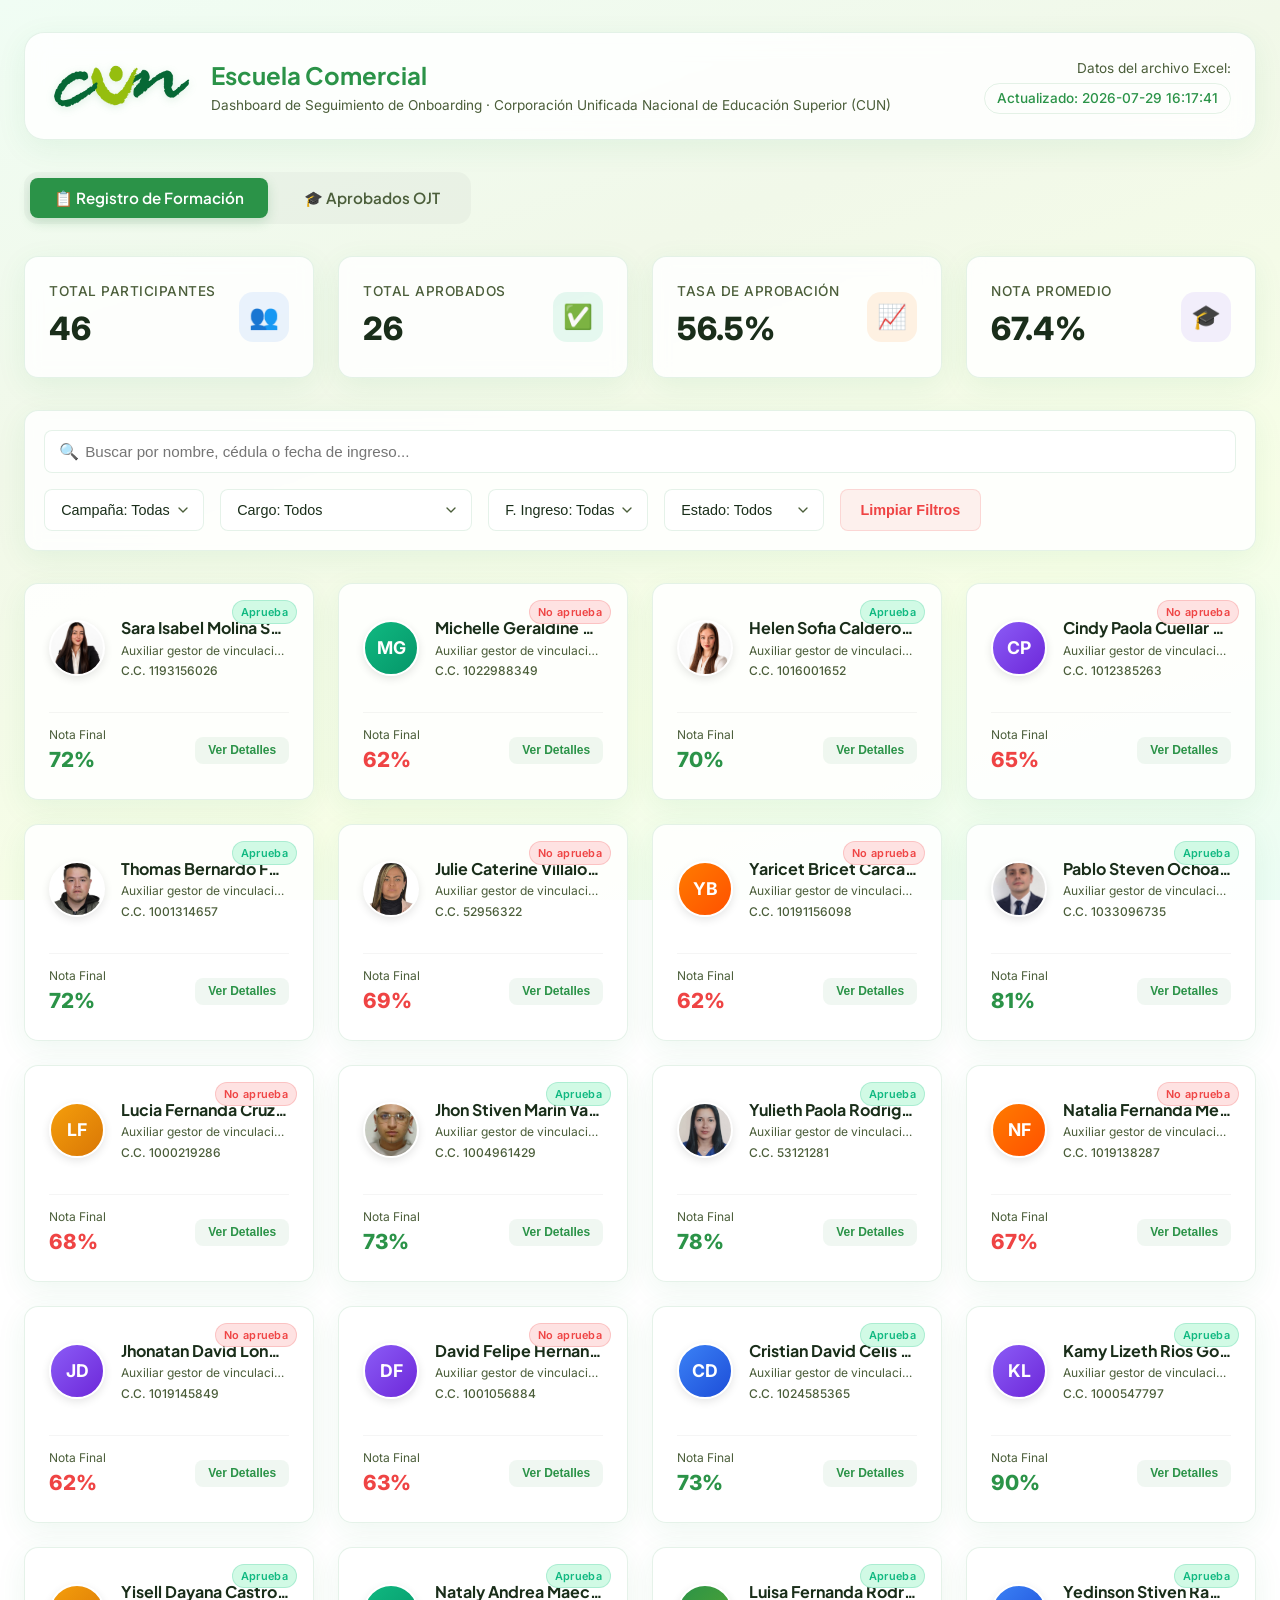
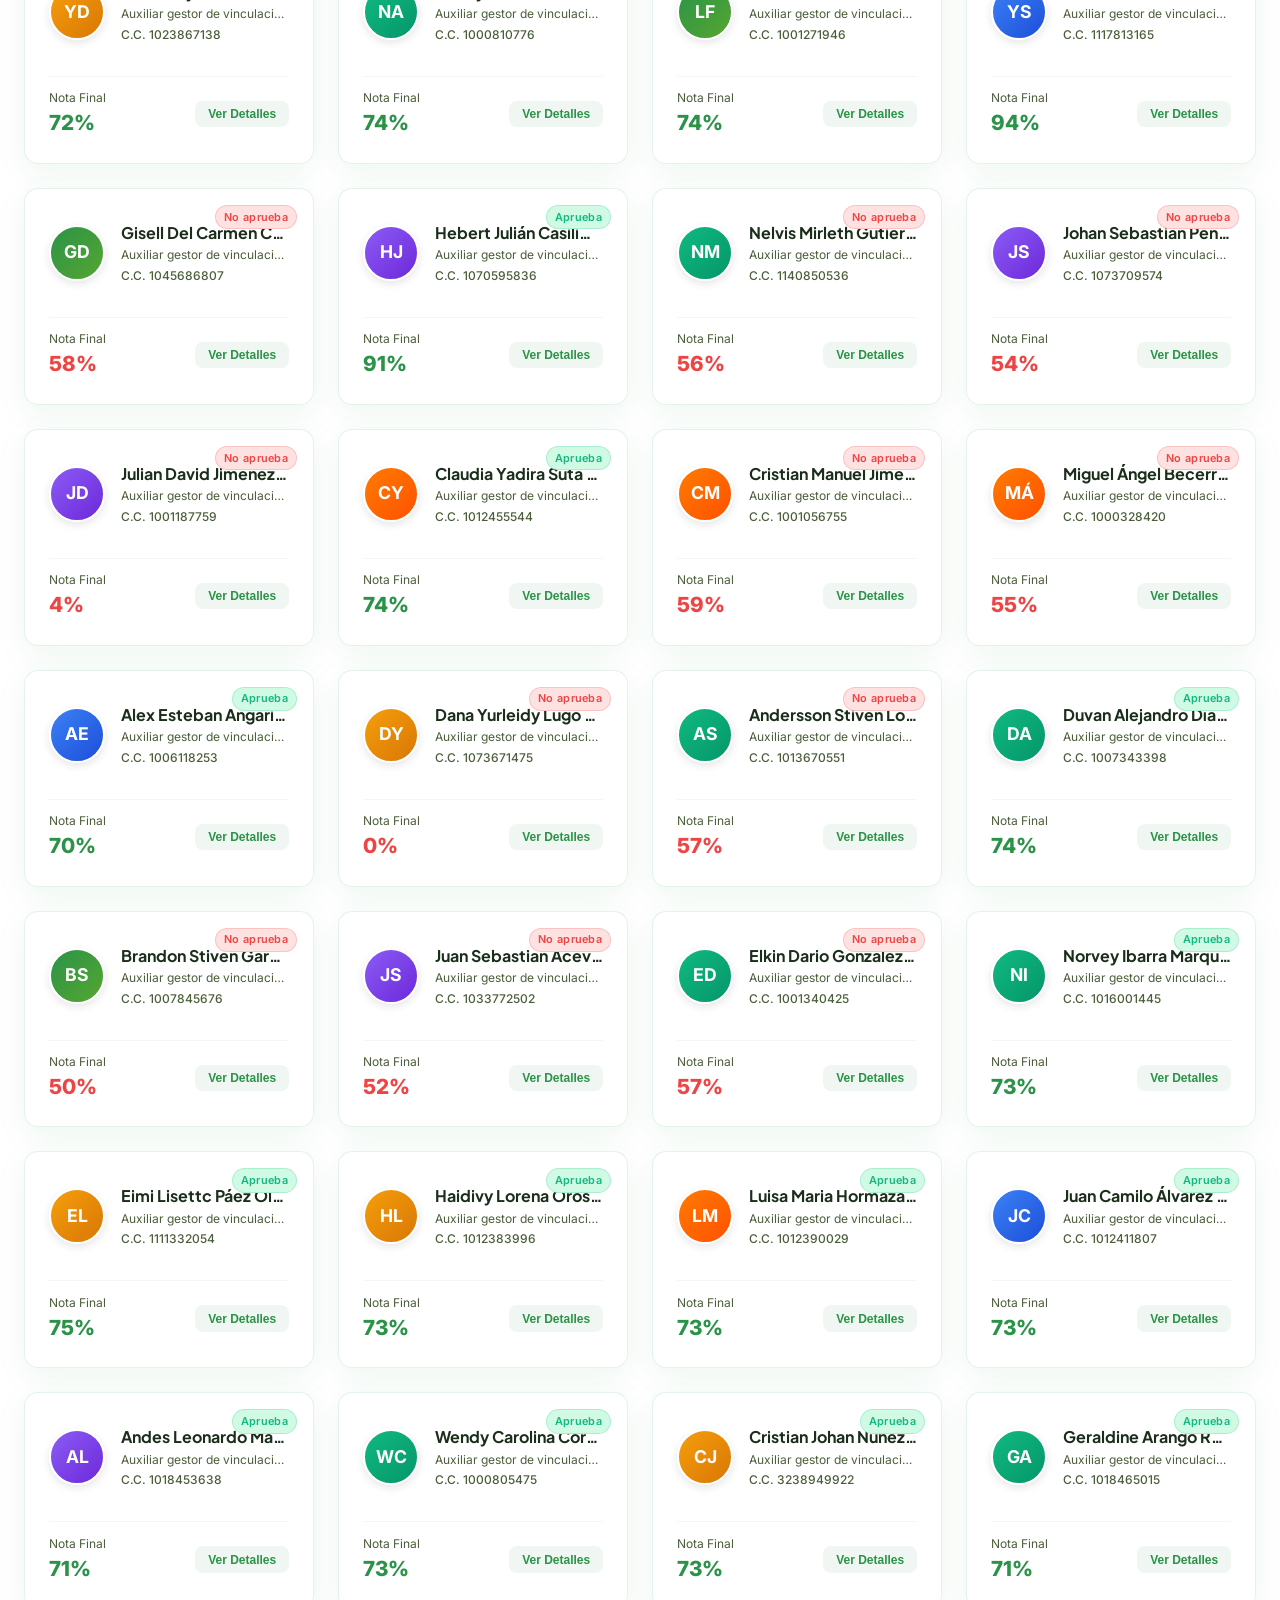
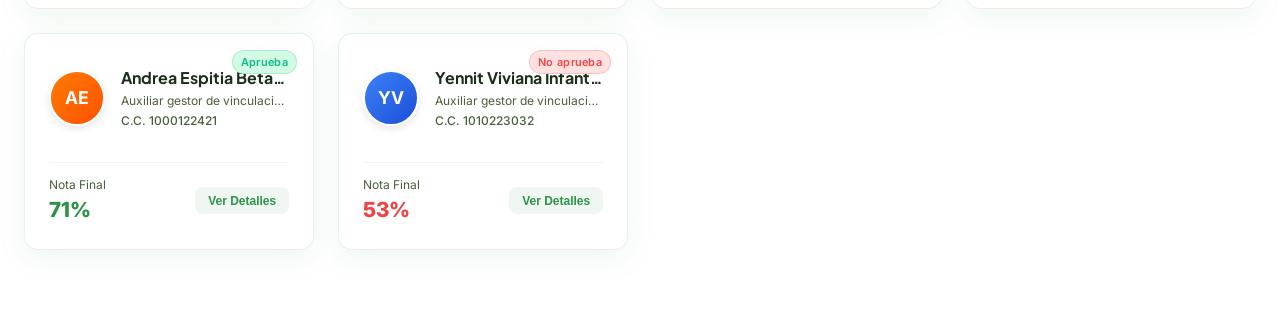
==== commit 0e3da415: "29072026" ====
--- a/Dashboard_2026-07-29.html
+++ b/Dashboard_2026-07-29.html
@@ -5,7 +5,993 @@
     <meta name="viewport" content="width=device-width, initial-scale=1.0">
     <title>Escuela Comercial · Dashboard de Onboarding</title>
     <!-- CSS Separado -->
-    <link rel="stylesheet" href="style.css">
+    <style>
+@import url('https://fonts.googleapis.com/css2?family=Plus+Jakarta+Sans:wght@400;500;600;700;800&family=Inter:wght@400;500;600;700&display=swap');
+
+:root {
+  /* CUN Theme Colors */
+  --primary-color: #2b9348;
+  --secondary-color: #55a630;
+  --accent-color: #80b918;
+  --orange-accent: #ff7b00;
+  
+  /* Gradients */
+  --primary-gradient: linear-gradient(135deg, #2b9348 0%, #55a630 50%, #80b918 100%);
+  --orange-gradient: linear-gradient(135deg, #ff9f1c 0%, #ff7b00 100%);
+  --bg-gradient: linear-gradient(160deg, #f0fdf4 0%, #f1f8e9 35%, #f7fee7 70%, #ecfdf5 100%);
+  --glass-gradient: rgba(255, 255, 255, 0.85);
+
+  /* Semantic Colors */
+  --success: #10b981;
+  --success-bg: #d1fae5;
+  --danger: #ef4444;
+  --danger-bg: #fee2e2;
+  --warning: #f59e0b;
+  --warning-bg: #fef3c7;
+  --info: #3b82f6;
+
+  /* Neutrals */
+  --text-main: #1a2e1a;
+  --text-muted: #4b5e3a;
+  --border-light: rgba(43, 147, 72, 0.12);
+  --border-medium: rgba(43, 147, 72, 0.25);
+  --shadow-sm: 0 2px 8px rgba(0, 0, 0, 0.04);
+  --shadow-md: 0 8px 30px rgba(43, 147, 72, 0.08);
+  --shadow-lg: 0 12px 40px rgba(0, 0, 0, 0.12);
+
+  /* Border Radii */
+  --radius-sm: 8px;
+  --radius-md: 14px;
+  --radius-lg: 20px;
+  --radius-full: 9999px;
+  
+  /* Transition speed */
+  --transition: all 0.3s cubic-bezier(0.4, 0, 0.2, 1);
+}
+
+/* Base resets & styles */
+* {
+  box-sizing: border-box;
+  margin: 0;
+  padding: 0;
+}
+
+body {
+  font-family: 'Inter', sans-serif;
+  background: var(--bg-gradient);
+  background-attachment: fixed;
+  color: var(--text-main);
+  min-height: 100vh;
+  line-height: 1.5;
+  overflow-x: hidden;
+}
+
+h1, h2, h3, h4, h5, h6 {
+  font-family: 'Plus Jakarta Sans', sans-serif;
+  font-weight: 700;
+}
+
+/* Scrollbar styles */
+::-webkit-scrollbar {
+  width: 8px;
+  height: 8px;
+}
+::-webkit-scrollbar-track {
+  background: rgba(0,0,0,0.02);
+}
+::-webkit-scrollbar-thumb {
+  background: rgba(43, 147, 72, 0.2);
+  border-radius: var(--radius-full);
+}
+::-webkit-scrollbar-thumb:hover {
+  background: rgba(43, 147, 72, 0.4);
+}
+
+/* Layout container */
+.container {
+  max-width: 1400px;
+  margin: 0 auto;
+  padding: 2rem 1.5rem;
+}
+
+/* Header design */
+.app-header {
+  display: flex;
+  justify-content: space-between;
+  align-items: center;
+  margin-bottom: 2rem;
+  padding: 1.5rem;
+  background: var(--glass-gradient);
+  backdrop-filter: blur(12px);
+  -webkit-backdrop-filter: blur(12px);
+  border: 1px solid var(--border-light);
+  border-radius: var(--radius-lg);
+  box-shadow: var(--shadow-md);
+}
+
+.brand-section {
+  display: flex;
+  align-items: center;
+  gap: 1rem;
+}
+
+.brand-logo {
+  width: 48px;
+  height: 48px;
+  background: var(--primary-gradient);
+  border-radius: var(--radius-md);
+  display: flex;
+  align-items: center;
+  justify-content: center;
+  color: white;
+  font-weight: 800;
+  font-size: 1.4rem;
+  box-shadow: 0 4px 15px rgba(43, 147, 72, 0.3);
+}
+
+.brand-logo-img {
+  height: 52px;
+  width: auto;
+  object-fit: contain;
+  filter: drop-shadow(0 2px 4px rgba(43, 147, 72, 0.15));
+}
+
+.brand-title h1 {
+  font-size: 1.5rem;
+  color: var(--primary-color);
+  margin-bottom: 0.1rem;
+}
+
+.brand-title p {
+  font-size: 0.85rem;
+  color: var(--text-muted);
+}
+
+.header-meta {
+  text-align: right;
+  font-size: 0.85rem;
+  color: var(--text-muted);
+}
+
+.update-badge {
+  display: inline-block;
+  padding: 0.25rem 0.75rem;
+  background-color: var(--orange-lt);
+  border: 1px solid var(--border-light);
+  border-radius: var(--radius-full);
+  color: var(--primary-color);
+  font-weight: 500;
+  margin-top: 0.3rem;
+}
+
+/* Navigation Tabs */
+.nav-tabs {
+  display: flex;
+  gap: 0.75rem;
+  margin-bottom: 2rem;
+  background: rgba(0, 0, 0, 0.03);
+  padding: 0.4rem;
+  border-radius: var(--radius-md);
+  width: fit-content;
+}
+
+.tab-btn {
+  background: none;
+  border: none;
+  font-family: 'Plus Jakarta Sans', sans-serif;
+  font-weight: 600;
+  font-size: 0.95rem;
+  padding: 0.6rem 1.5rem;
+  border-radius: var(--radius-sm);
+  color: var(--text-muted);
+  cursor: pointer;
+  transition: var(--transition);
+}
+
+.tab-btn:hover {
+  color: var(--primary-color);
+  background: rgba(255, 255, 255, 0.5);
+}
+
+.tab-btn.active {
+  background: var(--primary-color);
+  color: white;
+  box-shadow: 0 4px 12px rgba(43, 147, 72, 0.2);
+}
+
+/* Stats Section */
+.stats-grid {
+  display: grid;
+  grid-template-columns: repeat(auto-fit, minmax(260px, 1fr));
+  gap: 1.5rem;
+  margin-bottom: 2rem;
+}
+
+.stat-card {
+  background: var(--glass-gradient);
+  backdrop-filter: blur(8px);
+  border: 1px solid var(--border-light);
+  border-radius: var(--radius-md);
+  padding: 1.5rem;
+  box-shadow: var(--shadow-md);
+  display: flex;
+  align-items: center;
+  justify-content: space-between;
+  transition: var(--transition);
+}
+
+.stat-card:hover {
+  transform: translateY(-4px);
+  border-color: var(--border-medium);
+  box-shadow: 0 10px 30px rgba(43, 147, 72, 0.12);
+}
+
+.stat-info {
+  display: flex;
+  flex-direction: column;
+}
+
+.stat-label {
+  font-size: 0.85rem;
+  font-weight: 500;
+  color: var(--text-muted);
+  text-transform: uppercase;
+  letter-spacing: 0.5px;
+}
+
+.stat-value {
+  font-size: 2rem;
+  font-weight: 800;
+  color: var(--text-main);
+  margin-top: 0.2rem;
+}
+
+.stat-icon {
+  width: 50px;
+  height: 50px;
+  border-radius: var(--radius-md);
+  display: flex;
+  align-items: center;
+  justify-content: center;
+  font-size: 1.5rem;
+}
+
+.icon-blue { background: rgba(59, 130, 246, 0.1); color: #3b82f6; }
+.icon-green { background: rgba(16, 185, 129, 0.1); color: #10b981; }
+.icon-orange { background: rgba(255, 123, 0, 0.1); color: #ff7b00; }
+.icon-purple { background: rgba(139, 92, 246, 0.1); color: #8b5cf6; }
+
+/* Filter & Search Bar */
+.filter-card {
+  background: var(--glass-gradient);
+  backdrop-filter: blur(8px);
+  border: 1px solid var(--border-light);
+  border-radius: var(--radius-md);
+  padding: 1.2rem;
+  box-shadow: var(--shadow-md);
+  margin-bottom: 2rem;
+  display: flex;
+  flex-wrap: wrap;
+  gap: 1rem;
+  align-items: center;
+}
+
+.search-wrapper {
+  flex: 1;
+  min-width: 250px;
+  position: relative;
+}
+
+.search-input {
+  width: 100%;
+  padding: 0.75rem 1rem 0.75rem 2.5rem;
+  border: 1px solid var(--border-light);
+  border-radius: var(--radius-sm);
+  background: rgba(255, 255, 255, 0.75);
+  font-size: 0.95rem;
+  color: var(--text-main);
+  outline: none;
+  transition: var(--transition);
+}
+
+.search-input:focus {
+  border-color: var(--primary-color);
+  background: white;
+  box-shadow: 0 0 0 3px rgba(43, 147, 72, 0.15);
+}
+
+.search-icon {
+  position: absolute;
+  left: 0.9rem;
+  top: 50%;
+  transform: translateY(-50%);
+  color: var(--text-muted);
+  pointer-events: none;
+}
+
+.filter-selects {
+  display: flex;
+  gap: 1rem;
+  flex-wrap: wrap;
+}
+
+.filter-select {
+  padding: 0.75rem 2rem 0.75rem 1rem;
+  border: 1px solid var(--border-light);
+  border-radius: var(--radius-sm);
+  background: white;
+  font-size: 0.9rem;
+  color: var(--text-main);
+  outline: none;
+  cursor: pointer;
+  transition: var(--transition);
+  min-width: 160px;
+  appearance: none;
+  background-image: url("data:image/svg+xml;charset=utf-8,%3Csvg xmlns='http://www.w3.org/2000/svg' viewBox='0 0 24 24' fill='none' stroke='%234b5e3a' stroke-width='2' stroke-linecap='round' stroke-linejoin='round'%3E%3Cpath d='M6 9l6 6 6-6'/%3E%3C/svg%3E");
+  background-repeat: no-repeat;
+  background-position: right 0.75rem center;
+  background-size: 1rem;
+}
+
+.filter-select:focus {
+  border-color: var(--primary-color);
+  box-shadow: 0 0 0 3px rgba(43, 147, 72, 0.15);
+}
+
+.btn-clear {
+  background: rgba(239, 68, 68, 0.08);
+  border: 1px solid rgba(239, 68, 68, 0.15);
+  color: var(--danger);
+  padding: 0.75rem 1.2rem;
+  border-radius: var(--radius-sm);
+  font-weight: 600;
+  font-size: 0.9rem;
+  cursor: pointer;
+  transition: var(--transition);
+}
+
+.btn-clear:hover {
+  background: var(--danger);
+  color: white;
+  box-shadow: 0 4px 12px rgba(239, 68, 68, 0.2);
+}
+
+/* Candidate Grid */
+.candidate-grid {
+  display: grid;
+  grid-template-columns: repeat(auto-fill, minmax(290px, 1fr));
+  gap: 1.5rem;
+  margin-bottom: 3rem;
+}
+
+.candidate-card {
+  background: var(--glass-gradient);
+  border: 1px solid var(--border-light);
+  border-radius: var(--radius-md);
+  padding: 1.5rem;
+  box-shadow: var(--shadow-md);
+  cursor: pointer;
+  transition: var(--transition);
+  position: relative;
+  display: flex;
+  flex-direction: column;
+  overflow: hidden;
+}
+
+.candidate-card:hover {
+  transform: translateY(-6px);
+  border-color: var(--border-medium);
+  box-shadow: 0 15px 35px rgba(43, 147, 72, 0.15);
+}
+
+/* Badges */
+.card-badge {
+  position: absolute;
+  top: 1rem;
+  right: 1rem;
+  padding: 0.18rem 0.5rem;
+  border-radius: var(--radius-full);
+  font-size: 0.68rem;
+  font-weight: 600;
+  letter-spacing: 0.3px;
+}
+
+.badge-approved {
+  background-color: var(--success-bg);
+  color: var(--success);
+  border: 1px solid rgba(16, 185, 129, 0.2);
+}
+
+.badge-failed {
+  background-color: var(--danger-bg);
+  color: var(--danger);
+  border: 1px solid rgba(239, 68, 68, 0.2);
+}
+
+.score-status-badge {
+  display: inline-block;
+  padding: 0.18rem 0.5rem;
+  border-radius: var(--radius-full);
+  font-size: 0.68rem;
+  font-weight: 600;
+  letter-spacing: 0.3px;
+  vertical-align: middle;
+}
+
+/* Candidate Card Info */
+.card-header {
+  display: flex;
+  align-items: center;
+  gap: 1rem;
+  margin-bottom: 1.2rem;
+  margin-top: 0.5rem;
+}
+
+.avatar-wrapper {
+  position: relative;
+}
+
+.avatar {
+  width: 56px;
+  height: 56px;
+  border-radius: var(--radius-full);
+  object-fit: cover;
+  border: 2px solid white;
+  box-shadow: 0 3px 8px rgba(0,0,0,0.1);
+  background-size: cover;
+  background-position: center;
+  background-color: #e5e7eb;
+}
+
+.avatar-placeholder {
+  width: 56px;
+  height: 56px;
+  border-radius: var(--radius-full);
+  display: flex;
+  align-items: center;
+  justify-content: center;
+  font-weight: 700;
+  font-size: 1.1rem;
+  color: white;
+  border: 2px solid white;
+  box-shadow: 0 3px 8px rgba(0,0,0,0.1);
+}
+
+.pdf-icon-indicator {
+  position: absolute;
+  bottom: -2px;
+  right: -2px;
+  background: var(--danger);
+  color: white;
+  width: 20px;
+  height: 20px;
+  border-radius: var(--radius-full);
+  display: flex;
+  align-items: center;
+  justify-content: center;
+  font-size: 0.6rem;
+  font-weight: 800;
+  border: 1.5px solid white;
+  box-shadow: var(--shadow-sm);
+}
+
+.candidate-meta {
+  flex: 1;
+  min-width: 0; /* for text-overflow truncation */
+}
+
+.candidate-name {
+  font-size: 1rem;
+  font-weight: 700;
+  color: var(--text-main);
+  white-space: nowrap;
+  overflow: hidden;
+  text-overflow: ellipsis;
+}
+
+.candidate-role {
+  font-size: 0.75rem;
+  color: var(--text-muted);
+  margin-top: 0.1rem;
+  white-space: nowrap;
+  overflow: hidden;
+  text-overflow: ellipsis;
+}
+
+.candidate-doc {
+  font-size: 0.75rem;
+  color: var(--text-muted);
+  margin-top: 0.15rem;
+  font-weight: 500;
+  white-space: nowrap;
+  overflow: hidden;
+  text-overflow: ellipsis;
+}
+
+.card-body {
+  border-top: 1px solid rgba(0, 0, 0, 0.04);
+  padding-top: 1rem;
+  flex: 1;
+}
+
+.info-row {
+  display: flex;
+  justify-content: space-between;
+  margin-bottom: 0.5rem;
+  font-size: 0.85rem;
+}
+
+.info-label {
+  color: var(--text-muted);
+}
+
+.info-value {
+  font-weight: 500;
+}
+
+.card-footer {
+  margin-top: 0.8rem;
+  display: flex;
+  justify-content: space-between;
+  align-items: center;
+  border-top: 1px solid rgba(0, 0, 0, 0.04);
+  padding-top: 0.8rem;
+}
+
+.grade-container {
+  display: flex;
+  flex-direction: column;
+}
+
+.grade-label {
+  font-size: 0.75rem;
+  color: var(--text-muted);
+}
+
+.grade-val {
+  font-size: 1.3rem;
+  font-weight: 800;
+  color: var(--primary-color);
+}
+
+.grade-val.failed {
+  color: var(--danger);
+}
+
+.card-action-btn {
+  background: rgba(43, 147, 72, 0.07);
+  color: var(--primary-color);
+  border: none;
+  font-size: 0.75rem;
+  font-weight: 600;
+  padding: 0.4rem 0.8rem;
+  border-radius: var(--radius-sm);
+  cursor: pointer;
+  transition: var(--transition);
+}
+
+.candidate-card:hover .card-action-btn {
+  background: var(--primary-color);
+  color: white;
+}
+
+/* Modals styling */
+.modal-overlay {
+  position: fixed;
+  top: 0;
+  left: 0;
+  right: 0;
+  bottom: 0;
+  background: rgba(26, 46, 26, 0.45);
+  backdrop-filter: blur(5px);
+  z-index: 1000;
+  display: none;
+  align-items: center;
+  justify-content: center;
+  padding: 1rem;
+  animation: fadeIn 0.25s ease-out;
+}
+
+.modal-content {
+  background: white;
+  border-radius: var(--radius-lg);
+  width: 100%;
+  max-width: 680px;
+  max-height: 90vh;
+  overflow-y: auto;
+  box-shadow: var(--shadow-lg);
+  position: relative;
+  animation: slideUp 0.3s cubic-bezier(0.34, 1.56, 0.64, 1);
+  border: 1px solid var(--border-medium);
+}
+
+.modal-close {
+  position: absolute;
+  top: 1.2rem;
+  right: 1.2rem;
+  width: 32px;
+  height: 32px;
+  border-radius: var(--radius-full);
+  background: rgba(255, 255, 255, 0.15);
+  border: none;
+  display: flex;
+  align-items: center;
+  justify-content: center;
+  font-size: 1.1rem;
+  cursor: pointer;
+  color: white;
+  transition: var(--transition);
+  z-index: 10;
+}
+
+.modal-close:hover {
+  background: rgba(255, 255, 255, 0.3);
+  color: white;
+}
+
+.modal-header-banner {
+  background: var(--primary-gradient);
+  height: 180px; /* Extendido para cubrir holgadamente por debajo del cargo */
+  border-top-left-radius: calc(var(--radius-lg) - 1px);
+  border-top-right-radius: calc(var(--radius-lg) - 1px);
+}
+
+.modal-body {
+  padding: 0 2rem 2.5rem;
+  position: relative;
+}
+
+.modal-profile {
+  display: flex;
+  align-items: flex-end;
+  gap: 1.5rem;
+  margin-top: -100px;
+  margin-bottom: 2rem;
+}
+
+.modal-avatar {
+  width: 90px;
+  height: 90px;
+  border-radius: var(--radius-full);
+  border: 4px solid white;
+  box-shadow: 0 4px 15px rgba(0,0,0,0.15);
+  background-size: cover;
+  background-position: center;
+  background-color: #e5e7eb;
+}
+
+.modal-avatar-placeholder {
+  width: 90px;
+  height: 90px;
+  border-radius: var(--radius-full);
+  display: flex;
+  align-items: center;
+  justify-content: center;
+  font-weight: 800;
+  font-size: 1.8rem;
+  color: white;
+  border: 4px solid white;
+  box-shadow: 0 4px 15px rgba(0,0,0,0.15);
+}
+
+.modal-name-section {
+  padding-bottom: 0.8rem;
+}
+
+.modal-name {
+  font-size: 1.35rem;
+  font-weight: 800;
+  color: white !important;
+  text-shadow: 0 1px 3px rgba(0,0,0,0.25);
+}
+
+.modal-role {
+  font-size: 0.92rem;
+  color: rgba(255, 255, 255, 0.95) !important;
+  font-weight: 500;
+  display: block;
+  margin-top: 0.2rem;
+}
+
+/* Modal sections */
+.modal-section {
+  margin-bottom: 1.8rem;
+}
+
+.modal-section-title {
+  font-size: 1rem;
+  font-weight: 700;
+  color: var(--primary-color);
+  margin-bottom: 1rem;
+  border-bottom: 1px solid var(--border-light);
+  padding-bottom: 0.4rem;
+}
+
+.grid-2col {
+  display: grid;
+  grid-template-columns: repeat(auto-fit, minmax(240px, 1fr));
+  gap: 1rem;
+}
+
+/* Rubrics / Evaluations grid */
+.rubrics-list {
+  display: flex;
+  flex-direction: column;
+  gap: 0.85rem;
+}
+
+.rubric-item {
+  display: flex;
+  justify-content: space-between;
+  align-items: center;
+  padding: 0.6rem 0.8rem;
+  background: var(--orange-lt);
+  border: 1px solid var(--border-light);
+  border-radius: var(--radius-sm);
+  font-size: 0.9rem;
+}
+
+.rubric-name {
+  font-weight: 500;
+  color: var(--text-main);
+  flex: 1;
+}
+
+.rubric-weight {
+  font-size: 0.75rem;
+  color: var(--text-muted);
+  margin-left: 0.4rem;
+}
+
+.rubric-score {
+  font-weight: 700;
+  font-size: 1rem;
+  color: var(--primary-color);
+  min-width: 40px;
+  text-align: right;
+}
+
+.rubric-score.failed {
+  color: var(--danger);
+}
+
+/* Detailed Progress score */
+.main-score-bar-wrapper {
+  margin-bottom: 1.5rem;
+  background: var(--orange-lt);
+  padding: 1.2rem;
+  border-radius: var(--radius-md);
+  border: 1px solid var(--border-light);
+}
+
+.score-bar-meta {
+  display: flex;
+  justify-content: space-between;
+  font-size: 0.95rem;
+  font-weight: 600;
+  margin-bottom: 0.5rem;
+}
+
+.score-bar-container {
+  height: 12px;
+  background: rgba(0,0,0,0.06);
+  border-radius: var(--radius-full);
+  overflow: hidden;
+  position: relative;
+}
+
+.score-bar-fill {
+  height: 100%;
+  background: var(--primary-gradient);
+  border-radius: var(--radius-full);
+  transition: width 1s ease-out;
+}
+
+.score-bar-fill.failed {
+  background: linear-gradient(135deg, #ef4444 0%, #f87171 100%);
+}
+
+.observations-box {
+  background: #f9fafb;
+  border-left: 4px solid var(--primary-color);
+  padding: 1rem;
+  border-radius: 0 var(--radius-sm) var(--radius-sm) 0;
+  font-size: 0.9rem;
+  color: var(--text-main);
+  font-style: italic;
+}
+
+.observations-box.empty {
+  border-left-color: #d1d5db;
+  color: var(--text-muted);
+  font-style: normal;
+}
+
+/* Tab contents conditional show */
+.tab-content {
+  display: none;
+}
+
+.tab-content.active {
+  display: block;
+}
+
+/* Chart Container */
+.chart-container-wrapper {
+  background: var(--glass-gradient);
+  border: 1px solid var(--border-light);
+  border-radius: var(--radius-md);
+  padding: 1.5rem;
+  box-shadow: var(--shadow-md);
+  margin-bottom: 2rem;
+}
+
+.charts-grid {
+  display: grid;
+  grid-template-columns: repeat(auto-fit, minmax(320px, 1fr));
+  gap: 2rem;
+  margin-top: 1rem;
+}
+
+.chart-box {
+  min-height: 280px;
+  display: flex;
+  flex-direction: column;
+  align-items: center;
+  justify-content: center;
+}
+
+/* Table layout for tracking list */
+.table-responsive {
+  width: 100%;
+  overflow-x: auto;
+  background: var(--glass-gradient);
+  border: 1px solid var(--border-light);
+  border-radius: var(--radius-md);
+  box-shadow: var(--shadow-md);
+  margin-bottom: 2rem;
+}
+
+.data-table {
+  width: 100%;
+  border-collapse: collapse;
+  text-align: left;
+  font-size: 0.9rem;
+}
+
+.data-table th {
+  background: rgba(43, 147, 72, 0.05);
+  padding: 1rem;
+  font-family: 'Plus Jakarta Sans', sans-serif;
+  font-weight: 700;
+  color: var(--primary-color);
+  border-bottom: 2px solid var(--border-light);
+  white-space: nowrap;
+}
+
+.data-table td {
+  padding: 1rem;
+  border-bottom: 1px solid rgba(0, 0, 0, 0.04);
+  vertical-align: middle;
+}
+
+.data-table tr:hover {
+  background: rgba(43, 147, 72, 0.02);
+}
+
+.table-avatar-cell {
+  display: flex;
+  align-items: center;
+  gap: 0.75rem;
+}
+
+/* PDF View button styles */
+.pdf-btn {
+  background: #f87171;
+  color: white;
+  border: none;
+  font-weight: 600;
+  font-size: 0.8rem;
+  padding: 0.4rem 0.8rem;
+  border-radius: var(--radius-sm);
+  display: inline-flex;
+  align-items: center;
+  gap: 0.4rem;
+  text-decoration: none;
+  transition: var(--transition);
+  cursor: pointer;
+}
+
+.pdf-btn:hover {
+  background: #ef4444;
+  box-shadow: 0 4px 12px rgba(239, 68, 68, 0.2);
+}
+
+.no-data-msg {
+  text-align: center;
+  padding: 3rem;
+  color: var(--text-muted);
+  font-size: 1.1rem;
+  background: var(--glass-gradient);
+  border: 1px solid var(--border-light);
+  border-radius: var(--radius-md);
+}
+
+/* Keyframes */
+@keyframes fadeIn {
+  from { opacity: 0; }
+  to { opacity: 1; }
+}
+
+@keyframes slideUp {
+  from { transform: translateY(40px); opacity: 0; }
+  to { transform: translateY(0); opacity: 1; }
+}
+
+/* Mobile responsive fixes */
+@media (max-width: 768px) {
+  .app-header {
+    flex-direction: column;
+    align-items: flex-start;
+    gap: 1.2rem;
+  }
+  .header-meta {
+    text-align: left;
+  }
+  .modal-body {
+    padding: 0 1.2rem 2rem;
+  }
+  .modal-profile {
+    flex-direction: column;
+    align-items: center;
+    text-align: center;
+    margin-top: -60px;
+    gap: 0.75rem;
+  }
+  .modal-avatar, .modal-avatar-placeholder {
+    width: 100px;
+    height: 100px;
+  }
+}
+
+/* ── LIGHTBOX FOR PHOTO ZOOM ── */
+.lightbox-img {
+  max-width: 90%;
+  max-height: 90%;
+  object-fit: contain;
+  border-radius: var(--radius-md);
+  box-shadow: var(--shadow-lg);
+  animation: zoomIn 0.25s cubic-bezier(0.175, 0.885, 0.32, 1.275);
+  border: 4px solid white;
+}
+
+.lightbox-close {
+  background: rgba(0, 0, 0, 0.4);
+  color: white;
+}
+
+.lightbox-close:hover {
+  background: rgba(239, 68, 68, 0.8);
+  color: white;
+}
+
+/* Add cursor pointer to zoomable avatars */
+.avatar, .modal-avatar {
+  cursor: zoom-in;
+  transition: var(--transition);
+}
+
+.avatar:hover, .modal-avatar:hover {
+  filter: brightness(0.95);
+  transform: scale(1.03);
+}
+
+@keyframes zoomIn {
+  from { transform: scale(0.85); opacity: 0; }
+  to { transform: scale(1); opacity: 1; }
+}
+
+</style>
     <!-- Chart.js para los gráficos interactivos -->
     <script src="https://cdn.jsdelivr.net/npm/chart.js"></script>
 </head>
@@ -357,7 +1343,7 @@
                          "FORMADOR":  "Todas",
                          "PRESENTACIÓN PERSONAL 5%":  4,
                          "PARTICIPACIÓN Y PUNTUALIDAD 10%":  5,
-                         "EVALUACIÓN CONOCIMIENTO (DIA 2) 5%":  "",
+                         "EVALUACIÓN CONOCIMIENTO (DIA 2) 5%":  3,
                          "EVALUACIÓN TÉCNICA 10%":  4,
                          "SIMULACIÓN CON IA 20%":  5,
                          "EVALUACIÓN FINAL (CLÍNICA DE VENTAS) 50%":  3,
@@ -377,7 +1363,7 @@
                          "FORMADOR":  "Todas",
                          "PRESENTACIÓN PERSONAL 5%":  4,
                          "PARTICIPACIÓN Y PUNTUALIDAD 10%":  2,
-                         "EVALUACIÓN CONOCIMIENTO (DIA 2) 5%":  "",
+                         "EVALUACIÓN CONOCIMIENTO (DIA 2) 5%":  3,
                          "EVALUACIÓN TÉCNICA 10%":  4,
                          "SIMULACIÓN CON IA 20%":  4,
                          "EVALUACIÓN FINAL (CLÍNICA DE VENTAS) 50%":  3,
@@ -397,7 +1383,7 @@
                          "FORMADOR":  "Todas",
                          "PRESENTACIÓN PERSONAL 5%":  4,
                          "PARTICIPACIÓN Y PUNTUALIDAD 10%":  4,
-                         "EVALUACIÓN CONOCIMIENTO (DIA 2) 5%":  "",
+                         "EVALUACIÓN CONOCIMIENTO (DIA 2) 5%":  3,
                          "EVALUACIÓN TÉCNICA 10%":  4,
                          "SIMULACIÓN CON IA 20%":  5,
                          "EVALUACIÓN FINAL (CLÍNICA DE VENTAS) 50%":  3,
@@ -417,7 +1403,7 @@
                          "FORMADOR":  "Todas",
                          "PRESENTACIÓN PERSONAL 5%":  3,
                          "PARTICIPACIÓN Y PUNTUALIDAD 10%":  3,
-                         "EVALUACIÓN CONOCIMIENTO (DIA 2) 5%":  "",
+                         "EVALUACIÓN CONOCIMIENTO (DIA 2) 5%":  3,
                          "EVALUACIÓN TÉCNICA 10%":  3,
                          "SIMULACIÓN CON IA 20%":  5,
                          "EVALUACIÓN FINAL (CLÍNICA DE VENTAS) 50%":  3,
@@ -437,7 +1423,7 @@
                          "FORMADOR":  "Todas",
                          "PRESENTACIÓN PERSONAL 5%":  4,
                          "PARTICIPACIÓN Y PUNTUALIDAD 10%":  5,
-                         "EVALUACIÓN CONOCIMIENTO (DIA 2) 5%":  "",
+                         "EVALUACIÓN CONOCIMIENTO (DIA 2) 5%":  3,
                          "EVALUACIÓN TÉCNICA 10%":  4,
                          "SIMULACIÓN CON IA 20%":  5,
                          "EVALUACIÓN FINAL (CLÍNICA DE VENTAS) 50%":  3,
@@ -457,7 +1443,7 @@
                          "FORMADOR":  "Todas",
                          "PRESENTACIÓN PERSONAL 5%":  5,
                          "PARTICIPACIÓN Y PUNTUALIDAD 10%":  5,
-                         "EVALUACIÓN CONOCIMIENTO (DIA 2) 5%":  "",
+                         "EVALUACIÓN CONOCIMIENTO (DIA 2) 5%":  3,
                          "EVALUACIÓN TÉCNICA 10%":  4,
                          "SIMULACIÓN CON IA 20%":  4,
                          "EVALUACIÓN FINAL (CLÍNICA DE VENTAS) 50%":  3,
@@ -477,7 +1463,7 @@
                          "FORMADOR":  "Todas",
                          "PRESENTACIÓN PERSONAL 5%":  4,
                          "PARTICIPACIÓN Y PUNTUALIDAD 10%":  4,
-                         "EVALUACIÓN CONOCIMIENTO (DIA 2) 5%":  "",
+                         "EVALUACIÓN CONOCIMIENTO (DIA 2) 5%":  3,
                          "EVALUACIÓN TÉCNICA 10%":  4,
                          "SIMULACIÓN CON IA 20%":  3,
                          "EVALUACIÓN FINAL (CLÍNICA DE VENTAS) 50%":  3,
@@ -497,7 +1483,7 @@
                          "FORMADOR":  "Todas",
                          "PRESENTACIÓN PERSONAL 5%":  3,
                          "PARTICIPACIÓN Y PUNTUALIDAD 10%":  4,
-                         "EVALUACIÓN CONOCIMIENTO (DIA 2) 5%":  "",
+                         "EVALUACIÓN CONOCIMIENTO (DIA 2) 5%":  3,
                          "EVALUACIÓN TÉCNICA 10%":  5,
                          "SIMULACIÓN CON IA 20%":  5,
                          "EVALUACIÓN FINAL (CLÍNICA DE VENTAS) 50%":  4,
@@ -517,7 +1503,7 @@
                          "FORMADOR":  "Todas",
                          "PRESENTACIÓN PERSONAL 5%":  4,
                          "PARTICIPACIÓN Y PUNTUALIDAD 10%":  2,
-                         "EVALUACIÓN CONOCIMIENTO (DIA 2) 5%":  "",
+                         "EVALUACIÓN CONOCIMIENTO (DIA 2) 5%":  3,
                          "EVALUACIÓN TÉCNICA 10%":  5,
                          "SIMULACIÓN CON IA 20%":  5,
                          "EVALUACIÓN FINAL (CLÍNICA DE VENTAS) 50%":  3,
@@ -537,7 +1523,7 @@
                          "FORMADOR":  "Todas",
                          "PRESENTACIÓN PERSONAL 5%":  3,
                          "PARTICIPACIÓN Y PUNTUALIDAD 10%":  3,
-                         "EVALUACIÓN CONOCIMIENTO (DIA 2) 5%":  "",
+                         "EVALUACIÓN CONOCIMIENTO (DIA 2) 5%":  3,
                          "EVALUACIÓN TÉCNICA 10%":  4,
                          "SIMULACIÓN CON IA 20%":  4,
                          "EVALUACIÓN FINAL (CLÍNICA DE VENTAS) 50%":  4,
@@ -557,7 +1543,7 @@
                          "FORMADOR":  "Todas",
                          "PRESENTACIÓN PERSONAL 5%":  4,
                          "PARTICIPACIÓN Y PUNTUALIDAD 10%":  4,
-                         "EVALUACIÓN CONOCIMIENTO (DIA 2) 5%":  "",
+                         "EVALUACIÓN CONOCIMIENTO (DIA 2) 5%":  3,
                          "EVALUACIÓN TÉCNICA 10%":  3,
                          "SIMULACIÓN CON IA 20%":  5,
                          "EVALUACIÓN FINAL (CLÍNICA DE VENTAS) 50%":  4,
@@ -577,7 +1563,7 @@
                          "FORMADOR":  "Todas",
                          "PRESENTACIÓN PERSONAL 5%":  5,
                          "PARTICIPACIÓN Y PUNTUALIDAD 10%":  5,
-                         "EVALUACIÓN CONOCIMIENTO (DIA 2) 5%":  "",
+                         "EVALUACIÓN CONOCIMIENTO (DIA 2) 5%":  3,
                          "EVALUACIÓN TÉCNICA 10%":  3,
                          "SIMULACIÓN CON IA 20%":  4,
                          "EVALUACIÓN FINAL (CLÍNICA DE VENTAS) 50%":  3,
@@ -820,8 +1806,8 @@
                          "EVALUACIÓN CONOCIMIENTO (DIA 2) 5%":  3,
                          "EVALUACIÓN TÉCNICA 10%":  3,
                          "SIMULACIÓN CON IA 20%":  2,
-                         "EVALUACIÓN FINAL (CLÍNICA DE VENTAS) 50%":  3,
-                         "NOTA FINAL":  53,
+                         "EVALUACIÓN FINAL (CLÍNICA DE VENTAS) 50%":  4,
+                         "NOTA FINAL":  54,
                          "APRUEBA":  "No aprueba",
                          "OBSERVACIONES":  ""
                      },
@@ -836,11 +1822,11 @@
                          "TELÉFONO MÓVIL":  3124832044,
                          "FORMADOR":  "Karen Margarita Puerta",
                          "PRESENTACIÓN PERSONAL 5%":  4,
-                         "PARTICIPACIÓN Y PUNTUALIDAD 10%":  "",
-                         "EVALUACIÓN CONOCIMIENTO (DIA 2) 5%":  "",
-                         "EVALUACIÓN TÉCNICA 10%":  "",
-                         "SIMULACIÓN CON IA 20%":  "",
-                         "EVALUACIÓN FINAL (CLÍNICA DE VENTAS) 50%":  "",
+                         "PARTICIPACIÓN Y PUNTUALIDAD 10%":  4,
+                         "EVALUACIÓN CONOCIMIENTO (DIA 2) 5%":  3,
+                         "EVALUACIÓN TÉCNICA 10%":  3,
+                         "SIMULACIÓN CON IA 20%":  5,
+                         "EVALUACIÓN FINAL (CLÍNICA DE VENTAS) 50%":  4,
                          "NOTA FINAL":  4,
                          "APRUEBA":  "No aprueba",
                          "OBSERVACIONES":  ""
@@ -856,13 +1842,13 @@
                          "TELÉFONO MÓVIL":  3227861878,
                          "FORMADOR":  "Karen Margarita Puerta",
                          "PRESENTACIÓN PERSONAL 5%":  4,
-                         "PARTICIPACIÓN Y PUNTUALIDAD 10%":  "",
-                         "EVALUACIÓN CONOCIMIENTO (DIA 2) 5%":  "",
-                         "EVALUACIÓN TÉCNICA 10%":  "",
-                         "SIMULACIÓN CON IA 20%":  "",
-                         "EVALUACIÓN FINAL (CLÍNICA DE VENTAS) 50%":  "",
-                         "NOTA FINAL":  4,
-                         "APRUEBA":  "No aprueba",
+                         "PARTICIPACIÓN Y PUNTUALIDAD 10%":  3,
+                         "EVALUACIÓN CONOCIMIENTO (DIA 2) 5%":  3,
+                         "EVALUACIÓN TÉCNICA 10%":  4,
+                         "SIMULACIÓN CON IA 20%":  4,
+                         "EVALUACIÓN FINAL (CLÍNICA DE VENTAS) 50%":  4,
+                         "NOTA FINAL":  74,
+                         "APRUEBA":  "Aprueba",
                          "OBSERVACIONES":  ""
                      },
                      {
@@ -876,12 +1862,12 @@
                          "TELÉFONO MÓVIL":  3123926446,
                          "FORMADOR":  "Karen Margarita Puerta",
                          "PRESENTACIÓN PERSONAL 5%":  3,
-                         "PARTICIPACIÓN Y PUNTUALIDAD 10%":  "",
-                         "EVALUACIÓN CONOCIMIENTO (DIA 2) 5%":  "",
-                         "EVALUACIÓN TÉCNICA 10%":  "",
-                         "SIMULACIÓN CON IA 20%":  "",
-                         "EVALUACIÓN FINAL (CLÍNICA DE VENTAS) 50%":  "",
-                         "NOTA FINAL":  3,
+                         "PARTICIPACIÓN Y PUNTUALIDAD 10%":  3,
+                         "EVALUACIÓN CONOCIMIENTO (DIA 2) 5%":  2,
+                         "EVALUACIÓN TÉCNICA 10%":  2,
+                         "SIMULACIÓN CON IA 20%":  4,
+                         "EVALUACIÓN FINAL (CLÍNICA DE VENTAS) 50%":  3,
+                         "NOTA FINAL":  59,
                          "APRUEBA":  "No aprueba",
                          "OBSERVACIONES":  ""
                      },
@@ -896,12 +1882,12 @@
                          "TELÉFONO MÓVIL":  3223167270,
                          "FORMADOR":  "Karen Margarita Puerta",
                          "PRESENTACIÓN PERSONAL 5%":  3,
-                         "PARTICIPACIÓN Y PUNTUALIDAD 10%":  "",
-                         "EVALUACIÓN CONOCIMIENTO (DIA 2) 5%":  "",
-                         "EVALUACIÓN TÉCNICA 10%":  "",
-                         "SIMULACIÓN CON IA 20%":  "",
-                         "EVALUACIÓN FINAL (CLÍNICA DE VENTAS) 50%":  "",
-                         "NOTA FINAL":  3,
+                         "PARTICIPACIÓN Y PUNTUALIDAD 10%":  3,
+                         "EVALUACIÓN CONOCIMIENTO (DIA 2) 5%":  4,
+                         "EVALUACIÓN TÉCNICA 10%":  3,
+                         "SIMULACIÓN CON IA 20%":  5,
+                         "EVALUACIÓN FINAL (CLÍNICA DE VENTAS) 50%":  2,
+                         "NOTA FINAL":  55,
                          "APRUEBA":  "No aprueba",
                          "OBSERVACIONES":  ""
                      },
@@ -915,14 +1901,14 @@
                          "CORREO ELECTRÓNICO":  "angarita20162001@gmail.com",
                          "TELÉFONO MÓVIL":  3012268430,
                          "FORMADOR":  "Karen Margarita Puerta",
-                         "PRESENTACIÓN PERSONAL 5%":  3,
-                         "PARTICIPACIÓN Y PUNTUALIDAD 10%":  "",
-                         "EVALUACIÓN CONOCIMIENTO (DIA 2) 5%":  "",
-                         "EVALUACIÓN TÉCNICA 10%":  "",
-                         "SIMULACIÓN CON IA 20%":  "",
-                         "EVALUACIÓN FINAL (CLÍNICA DE VENTAS) 50%":  "",
-                         "NOTA FINAL":  3,
-                         "APRUEBA":  "No aprueba",
+                         "PRESENTACIÓN PERSONAL 5%":  4,
+                         "PARTICIPACIÓN Y PUNTUALIDAD 10%":  4,
+                         "EVALUACIÓN CONOCIMIENTO (DIA 2) 5%":  4,
+                         "EVALUACIÓN TÉCNICA 10%":  4,
+                         "SIMULACIÓN CON IA 20%":  5,
+                         "EVALUACIÓN FINAL (CLÍNICA DE VENTAS) 50%":  3,
+                         "NOTA FINAL":  70,
+                         "APRUEBA":  "Aprueba",
                          "OBSERVACIONES":  ""
                      },
                      {
@@ -935,14 +1921,14 @@
                          "CORREO ELECTRÓNICO":  "danalugo12345@gmail.com",
                          "TELÉFONO MÓVIL":  3147647259,
                          "FORMADOR":  "Karen Margarita Puerta",
-                         "PRESENTACIÓN PERSONAL 5%":  4,
-                         "PARTICIPACIÓN Y PUNTUALIDAD 10%":  "",
-                         "EVALUACIÓN CONOCIMIENTO (DIA 2) 5%":  "",
-                         "EVALUACIÓN TÉCNICA 10%":  "",
-                         "SIMULACIÓN CON IA 20%":  "",
-                         "EVALUACIÓN FINAL (CLÍNICA DE VENTAS) 50%":  "",
-                         "NOTA FINAL":  4,
-                         "APRUEBA":  "No aprueba",
+                         "PRESENTACIÓN PERSONAL 5%":  "",
+                         "PARTICIPACIÓN Y PUNTUALIDAD 10%":  "D",
+                         "EVALUACIÓN CONOCIMIENTO (DIA 2) 5%":  "D",
+                         "EVALUACIÓN TÉCNICA 10%":  "D",
+                         "SIMULACIÓN CON IA 20%":  "D",
+                         "EVALUACIÓN FINAL (CLÍNICA DE VENTAS) 50%":  "D",
+                         "NOTA FINAL":  "",
+                         "APRUEBA":  "Desiste",
                          "OBSERVACIONES":  ""
                      },
                      {
@@ -955,13 +1941,13 @@
                          "CORREO ELECTRÓNICO":  "andersson19892014@gmail.com",
                          "TELÉFONO MÓVIL":  3244759449,
                          "FORMADOR":  "Karen Margarita Puerta",
-                         "PRESENTACIÓN PERSONAL 5%":  4,
-                         "PARTICIPACIÓN Y PUNTUALIDAD 10%":  "",
-                         "EVALUACIÓN CONOCIMIENTO (DIA 2) 5%":  "",
-                         "EVALUACIÓN TÉCNICA 10%":  "",
-                         "SIMULACIÓN CON IA 20%":  "",
-                         "EVALUACIÓN FINAL (CLÍNICA DE VENTAS) 50%":  "",
-                         "NOTA FINAL":  4,
+                         "PRESENTACIÓN PERSONAL 5%":  3,
+                         "PARTICIPACIÓN Y PUNTUALIDAD 10%":  3,
+                         "EVALUACIÓN CONOCIMIENTO (DIA 2) 5%":  3,
+                         "EVALUACIÓN TÉCNICA 10%":  4,
+                         "SIMULACIÓN CON IA 20%":  5,
+                         "EVALUACIÓN FINAL (CLÍNICA DE VENTAS) 50%":  2,
+                         "NOTA FINAL":  57,
                          "APRUEBA":  "No aprueba",
                          "OBSERVACIONES":  ""
                      },
@@ -976,13 +1962,13 @@
                          "TELÉFONO MÓVIL":  3026595949,
                          "FORMADOR":  "Karen Margarita Puerta",
                          "PRESENTACIÓN PERSONAL 5%":  4,
-                         "PARTICIPACIÓN Y PUNTUALIDAD 10%":  "",
-                         "EVALUACIÓN CONOCIMIENTO (DIA 2) 5%":  "",
-                         "EVALUACIÓN TÉCNICA 10%":  "",
-                         "SIMULACIÓN CON IA 20%":  "",
-                         "EVALUACIÓN FINAL (CLÍNICA DE VENTAS) 50%":  "",
-                         "NOTA FINAL":  4,
-                         "APRUEBA":  "No aprueba",
+                         "PARTICIPACIÓN Y PUNTUALIDAD 10%":  4,
+                         "EVALUACIÓN CONOCIMIENTO (DIA 2) 5%":  3,
+                         "EVALUACIÓN TÉCNICA 10%":  3,
+                         "SIMULACIÓN CON IA 20%":  4,
+                         "EVALUACIÓN FINAL (CLÍNICA DE VENTAS) 50%":  4,
+                         "NOTA FINAL":  74,
+                         "APRUEBA":  "Aprueba",
                          "OBSERVACIONES":  ""
                      },
                      {
@@ -996,12 +1982,12 @@
                          "TELÉFONO MÓVIL":  3223299162,
                          "FORMADOR":  "Karen Margarita Puerta",
                          "PRESENTACIÓN PERSONAL 5%":  4,
-                         "PARTICIPACIÓN Y PUNTUALIDAD 10%":  "",
-                         "EVALUACIÓN CONOCIMIENTO (DIA 2) 5%":  "",
-                         "EVALUACIÓN TÉCNICA 10%":  "",
-                         "SIMULACIÓN CON IA 20%":  "",
-                         "EVALUACIÓN FINAL (CLÍNICA DE VENTAS) 50%":  "",
-                         "NOTA FINAL":  4,
+                         "PARTICIPACIÓN Y PUNTUALIDAD 10%":  4,
+                         "EVALUACIÓN CONOCIMIENTO (DIA 2) 5%":  3,
+                         "EVALUACIÓN TÉCNICA 10%":  3,
+                         "SIMULACIÓN CON IA 20%":  3,
+                         "EVALUACIÓN FINAL (CLÍNICA DE VENTAS) 50%":  2,
+                         "NOTA FINAL":  50,
                          "APRUEBA":  "No aprueba",
                          "OBSERVACIONES":  ""
                      },
@@ -1016,12 +2002,252 @@
                          "TELÉFONO MÓVIL":  3025718737,
                          "FORMADOR":  "Karen Margarita Puerta",
                          "PRESENTACIÓN PERSONAL 5%":  4,
-                         "PARTICIPACIÓN Y PUNTUALIDAD 10%":  "",
-                         "EVALUACIÓN CONOCIMIENTO (DIA 2) 5%":  "",
-                         "EVALUACIÓN TÉCNICA 10%":  "",
-                         "SIMULACIÓN CON IA 20%":  "",
-                         "EVALUACIÓN FINAL (CLÍNICA DE VENTAS) 50%":  "",
-                         "NOTA FINAL":  4,
+                         "PARTICIPACIÓN Y PUNTUALIDAD 10%":  4,
+                         "EVALUACIÓN CONOCIMIENTO (DIA 2) 5%":  2,
+                         "EVALUACIÓN TÉCNICA 10%":  2,
+                         "SIMULACIÓN CON IA 20%":  4,
+                         "EVALUACIÓN FINAL (CLÍNICA DE VENTAS) 50%":  2,
+                         "NOTA FINAL":  52,
+                         "APRUEBA":  "No aprueba",
+                         "OBSERVACIONES":  ""
+                     },
+                     {
+                         "No.":  35,
+                         "CAMPAÑA":  "Pregrado Virtual",
+                         "FECHA DE INGRESO A FORMACIÓN":  "2026-07-27",
+                         "CARGO":  "Auxiliar gestor  de vinculaciones",
+                         "No. DOCUMENTO":  "1001340425",
+                         "NOMBRE COMPLETO":  "Elkin Dario González Alvarez",
+                         "CORREO ELECTRÓNICO":  "elkingonzalezalvarez01@gmail.com",
+                         "TELÉFONO MÓVIL":  "3003398465",
+                         "FORMADOR":  "Mayra Sofia Sanchez",
+                         "PRESENTACIÓN PERSONAL 5%":  5,
+                         "PARTICIPACIÓN Y PUNTUALIDAD 10%":  5,
+                         "EVALUACIÓN CONOCIMIENTO (DIA 2) 5%":  3,
+                         "EVALUACIÓN TÉCNICA 10%":  3,
+                         "SIMULACIÓN CON IA 20%":  4,
+                         "EVALUACIÓN FINAL (CLÍNICA DE VENTAS) 50%":  2,
+                         "NOTA FINAL":  57,
+                         "APRUEBA":  "No aprueba",
+                         "OBSERVACIONES":  ""
+                     },
+                     {
+                         "No.":  36,
+                         "CAMPAÑA":  "Pregrado Virtual",
+                         "FECHA DE INGRESO A FORMACIÓN":  "2026-07-27",
+                         "CARGO":  "Auxiliar gestor  de vinculaciones",
+                         "No. DOCUMENTO":  "1016001445",
+                         "NOMBRE COMPLETO":  "Norvey Ibarra Marquez",
+                         "CORREO ELECTRÓNICO":  "norvey.ibarramarquez@gmail.com",
+                         "TELÉFONO MÓVIL":  "3001425397",
+                         "FORMADOR":  "Mayra Sofia Sanchez",
+                         "PRESENTACIÓN PERSONAL 5%":  5,
+                         "PARTICIPACIÓN Y PUNTUALIDAD 10%":  5,
+                         "EVALUACIÓN CONOCIMIENTO (DIA 2) 5%":  3,
+                         "EVALUACIÓN TÉCNICA 10%":  4,
+                         "SIMULACIÓN CON IA 20%":  5,
+                         "EVALUACIÓN FINAL (CLÍNICA DE VENTAS) 50%":  3,
+                         "NOTA FINAL":  73,
+                         "APRUEBA":  "Aprueba",
+                         "OBSERVACIONES":  ""
+                     },
+                     {
+                         "No.":  37,
+                         "CAMPAÑA":  "Pregrado Virtual",
+                         "FECHA DE INGRESO A FORMACIÓN":  "2026-07-27",
+                         "CARGO":  "Auxiliar gestor  de vinculaciones",
+                         "No. DOCUMENTO":  "1111332054",
+                         "NOMBRE COMPLETO":  "Eimi Lisettc Páez Olaya",
+                         "CORREO ELECTRÓNICO":  "Eimipaez941@gmail.com",
+                         "TELÉFONO MÓVIL":  "3174216664",
+                         "FORMADOR":  "Mayra Sofia Sanchez",
+                         "PRESENTACIÓN PERSONAL 5%":  5,
+                         "PARTICIPACIÓN Y PUNTUALIDAD 10%":  5,
+                         "EVALUACIÓN CONOCIMIENTO (DIA 2) 5%":  5,
+                         "EVALUACIÓN TÉCNICA 10%":  5,
+                         "SIMULACIÓN CON IA 20%":  5,
+                         "EVALUACIÓN FINAL (CLÍNICA DE VENTAS) 50%":  3,
+                         "NOTA FINAL":  75,
+                         "APRUEBA":  "Aprueba",
+                         "OBSERVACIONES":  ""
+                     },
+                     {
+                         "No.":  38,
+                         "CAMPAÑA":  "Pregrado Virtual",
+                         "FECHA DE INGRESO A FORMACIÓN":  "2026-07-27",
+                         "CARGO":  "Auxiliar gestor  de vinculaciones",
+                         "No. DOCUMENTO":  "1012383996",
+                         "NOMBRE COMPLETO":  "Haidivy Lorena Orosco Viracacha",
+                         "CORREO ELECTRÓNICO":  "haidivyo@hotmail.com",
+                         "TELÉFONO MÓVIL":  "3163032130",
+                         "FORMADOR":  "Mayra Sofia Sanchez",
+                         "PRESENTACIÓN PERSONAL 5%":  5,
+                         "PARTICIPACIÓN Y PUNTUALIDAD 10%":  5,
+                         "EVALUACIÓN CONOCIMIENTO (DIA 2) 5%":  5,
+                         "EVALUACIÓN TÉCNICA 10%":  4,
+                         "SIMULACIÓN CON IA 20%":  5,
+                         "EVALUACIÓN FINAL (CLÍNICA DE VENTAS) 50%":  3,
+                         "NOTA FINAL":  73,
+                         "APRUEBA":  "Aprueba",
+                         "OBSERVACIONES":  ""
+                     },
+                     {
+                         "No.":  39,
+                         "CAMPAÑA":  "Pregrado Virtual",
+                         "FECHA DE INGRESO A FORMACIÓN":  "2026-07-27",
+                         "CARGO":  "Auxiliar gestor  de vinculaciones",
+                         "No. DOCUMENTO":  "1012390029",
+                         "NOMBRE COMPLETO":  "Luisa Maria Hormaza Hernández",
+                         "CORREO ELECTRÓNICO":  "fercha0898@hotmail.com",
+                         "TELÉFONO MÓVIL":  "3105887044",
+                         "FORMADOR":  "Mayra Sofia Sanchez",
+                         "PRESENTACIÓN PERSONAL 5%":  5,
+                         "PARTICIPACIÓN Y PUNTUALIDAD 10%":  5,
+                         "EVALUACIÓN CONOCIMIENTO (DIA 2) 5%":  4,
+                         "EVALUACIÓN TÉCNICA 10%":  4,
+                         "SIMULACIÓN CON IA 20%":  5,
+                         "EVALUACIÓN FINAL (CLÍNICA DE VENTAS) 50%":  3,
+                         "NOTA FINAL":  73,
+                         "APRUEBA":  "Aprueba",
+                         "OBSERVACIONES":  ""
+                     },
+                     {
+                         "No.":  40,
+                         "CAMPAÑA":  "Pregrado Virtual",
+                         "FECHA DE INGRESO A FORMACIÓN":  "2026-07-27",
+                         "CARGO":  "Auxiliar gestor  de vinculaciones",
+                         "No. DOCUMENTO":  "1012411807",
+                         "NOMBRE COMPLETO":  "Juan Camilo Álvarez Muñoz",
+                         "CORREO ELECTRÓNICO":  "Juancamiloalvarez.1994@gmail.com",
+                         "TELÉFONO MÓVIL":  "3002347178",
+                         "FORMADOR":  "Mayra Sofia Sanchez",
+                         "PRESENTACIÓN PERSONAL 5%":  5,
+                         "PARTICIPACIÓN Y PUNTUALIDAD 10%":  5,
+                         "EVALUACIÓN CONOCIMIENTO (DIA 2) 5%":  5,
+                         "EVALUACIÓN TÉCNICA 10%":  4,
+                         "SIMULACIÓN CON IA 20%":  5,
+                         "EVALUACIÓN FINAL (CLÍNICA DE VENTAS) 50%":  3,
+                         "NOTA FINAL":  73,
+                         "APRUEBA":  "Aprueba",
+                         "OBSERVACIONES":  ""
+                     },
+                     {
+                         "No.":  41,
+                         "CAMPAÑA":  "Pregrado Virtual",
+                         "FECHA DE INGRESO A FORMACIÓN":  "2026-07-27",
+                         "CARGO":  "Auxiliar gestor  de vinculaciones",
+                         "No. DOCUMENTO":  "1018453638",
+                         "NOMBRE COMPLETO":  "Andes Leonardo Martínez Bejarano",
+                         "CORREO ELECTRÓNICO":  "almartinez.b7@gmail.com",
+                         "TELÉFONO MÓVIL":  "3124144243",
+                         "FORMADOR":  "Mayra Sofia Sanchez",
+                         "PRESENTACIÓN PERSONAL 5%":  5,
+                         "PARTICIPACIÓN Y PUNTUALIDAD 10%":  5,
+                         "EVALUACIÓN CONOCIMIENTO (DIA 2) 5%":  4,
+                         "EVALUACIÓN TÉCNICA 10%":  5,
+                         "SIMULACIÓN CON IA 20%":  4,
+                         "EVALUACIÓN FINAL (CLÍNICA DE VENTAS) 50%":  3,
+                         "NOTA FINAL":  71,
+                         "APRUEBA":  "Aprueba",
+                         "OBSERVACIONES":  ""
+                     },
+                     {
+                         "No.":  42,
+                         "CAMPAÑA":  "Pregrado Virtual",
+                         "FECHA DE INGRESO A FORMACIÓN":  "2026-07-27",
+                         "CARGO":  "Auxiliar gestor  de vinculaciones",
+                         "No. DOCUMENTO":  "1000805475",
+                         "NOMBRE COMPLETO":  "Wendy Carolina Cortes Rincón",
+                         "CORREO ELECTRÓNICO":  "carolina.cortesr29@gmail.com",
+                         "TELÉFONO MÓVIL":  "3138053839",
+                         "FORMADOR":  "Mayra Sofia Sanchez",
+                         "PRESENTACIÓN PERSONAL 5%":  5,
+                         "PARTICIPACIÓN Y PUNTUALIDAD 10%":  5,
+                         "EVALUACIÓN CONOCIMIENTO (DIA 2) 5%":  5,
+                         "EVALUACIÓN TÉCNICA 10%":  4,
+                         "SIMULACIÓN CON IA 20%":  5,
+                         "EVALUACIÓN FINAL (CLÍNICA DE VENTAS) 50%":  3,
+                         "NOTA FINAL":  73,
+                         "APRUEBA":  "Aprueba",
+                         "OBSERVACIONES":  ""
+                     },
+                     {
+                         "No.":  43,
+                         "CAMPAÑA":  "Pregrado Virtual",
+                         "FECHA DE INGRESO A FORMACIÓN":  "2026-07-27",
+                         "CARGO":  "Auxiliar gestor  de vinculaciones",
+                         "No. DOCUMENTO":  "3238949922",
+                         "NOMBRE COMPLETO":  "Cristian Johan Nuñez López",
+                         "CORREO ELECTRÓNICO":  "crivenbeats3015@gmail.com",
+                         "TELÉFONO MÓVIL":  "3238949922",
+                         "FORMADOR":  "Mayra Sofia Sanchez",
+                         "PRESENTACIÓN PERSONAL 5%":  5,
+                         "PARTICIPACIÓN Y PUNTUALIDAD 10%":  5,
+                         "EVALUACIÓN CONOCIMIENTO (DIA 2) 5%":  5,
+                         "EVALUACIÓN TÉCNICA 10%":  4,
+                         "SIMULACIÓN CON IA 20%":  5,
+                         "EVALUACIÓN FINAL (CLÍNICA DE VENTAS) 50%":  3,
+                         "NOTA FINAL":  73,
+                         "APRUEBA":  "Aprueba",
+                         "OBSERVACIONES":  ""
+                     },
+                     {
+                         "No.":  44,
+                         "CAMPAÑA":  "Pregrado Virtual",
+                         "FECHA DE INGRESO A FORMACIÓN":  "2026-07-27",
+                         "CARGO":  "Auxiliar gestor  de vinculaciones",
+                         "No. DOCUMENTO":  "1018465015",
+                         "NOMBRE COMPLETO":  "Geraldine Arango Robayo",
+                         "CORREO ELECTRÓNICO":  "arango.robayo.geraldine@gmail.com",
+                         "TELÉFONO MÓVIL":  "3132343828",
+                         "FORMADOR":  "Mayra Sofia Sanchez",
+                         "PRESENTACIÓN PERSONAL 5%":  5,
+                         "PARTICIPACIÓN Y PUNTUALIDAD 10%":  5,
+                         "EVALUACIÓN CONOCIMIENTO (DIA 2) 5%":  4,
+                         "EVALUACIÓN TÉCNICA 10%":  5,
+                         "SIMULACIÓN CON IA 20%":  4,
+                         "EVALUACIÓN FINAL (CLÍNICA DE VENTAS) 50%":  3,
+                         "NOTA FINAL":  71,
+                         "APRUEBA":  "Aprueba",
+                         "OBSERVACIONES":  ""
+                     },
+                     {
+                         "No.":  45,
+                         "CAMPAÑA":  "Pregrado Virtual",
+                         "FECHA DE INGRESO A FORMACIÓN":  "2026-07-27",
+                         "CARGO":  "Auxiliar gestor  de vinculaciones",
+                         "No. DOCUMENTO":  "1000122421",
+                         "NOMBRE COMPLETO":  "Andrea Espitia Betancourt",
+                         "CORREO ELECTRÓNICO":  "anddrea.espitia@gmail.com",
+                         "TELÉFONO MÓVIL":  "3105597374",
+                         "FORMADOR":  "Mayra Sofia Sanchez",
+                         "PRESENTACIÓN PERSONAL 5%":  5,
+                         "PARTICIPACIÓN Y PUNTUALIDAD 10%":  5,
+                         "EVALUACIÓN CONOCIMIENTO (DIA 2) 5%":  4,
+                         "EVALUACIÓN TÉCNICA 10%":  5,
+                         "SIMULACIÓN CON IA 20%":  4,
+                         "EVALUACIÓN FINAL (CLÍNICA DE VENTAS) 50%":  3,
+                         "NOTA FINAL":  71,
+                         "APRUEBA":  "Aprueba",
+                         "OBSERVACIONES":  ""
+                     },
+                     {
+                         "No.":  46,
+                         "CAMPAÑA":  "Pregrado Virtual",
+                         "FECHA DE INGRESO A FORMACIÓN":  "2026-07-27",
+                         "CARGO":  "Auxiliar gestor  de vinculaciones",
+                         "No. DOCUMENTO":  "1010223032",
+                         "NOMBRE COMPLETO":  "Yennit Viviana Infante Sierra",
+                         "CORREO ELECTRÓNICO":  "Yinfantesierra2015@gmail.com",
+                         "TELÉFONO MÓVIL":  "3239220529",
+                         "FORMADOR":  "Mayra Sofia Sanchez",
+                         "PRESENTACIÓN PERSONAL 5%":  5,
+                         "PARTICIPACIÓN Y PUNTUALIDAD 10%":  5,
+                         "EVALUACIÓN CONOCIMIENTO (DIA 2) 5%":  4,
+                         "EVALUACIÓN TÉCNICA 10%":  1,
+                         "SIMULACIÓN CON IA 20%":  4,
+                         "EVALUACIÓN FINAL (CLÍNICA DE VENTAS) 50%":  2,
+                         "NOTA FINAL":  53,
                          "APRUEBA":  "No aprueba",
                          "OBSERVACIONES":  ""
                      }
@@ -1117,6 +2343,97 @@
                     "CAMPAÃ‘A":  "Posgrados",
                     "NOTA FINAL":  "91",
                     "APRUEBA":  "Aprueba"
+                },
+                {
+                    "No. DOCUMENTO":  "1012455544",
+                    "NOMBRE COMPLETO":  "Claudia Yadira Suta Torres",
+                    "CAMPAÃ‘A":  "Pregrado Virtual",
+                    "NOTA FINAL":  "74",
+                    "APRUEBA":  "Aprueba"
+                },
+                {
+                    "No. DOCUMENTO":  "1006118253",
+                    "NOMBRE COMPLETO":  "Alex Esteban Angarita Lozano",
+                    "CAMPAÃ‘A":  "Pregrado Virtual",
+                    "NOTA FINAL":  "70",
+                    "APRUEBA":  "Aprueba"
+                },
+                {
+                    "No. DOCUMENTO":  "1007343398",
+                    "NOMBRE COMPLETO":  "Duvan Alejandro Díaz Landinez",
+                    "CAMPAÃ‘A":  "Pregrado Virtual",
+                    "NOTA FINAL":  "74",
+                    "APRUEBA":  "Aprueba"
+                },
+                {
+                    "No. DOCUMENTO":  "1016001445",
+                    "NOMBRE COMPLETO":  "Norvey Ibarra Marquez",
+                    "CAMPAÃ‘A":  "Pregrado Virtual",
+                    "NOTA FINAL":  "73",
+                    "APRUEBA":  "Aprueba"
+                },
+                {
+                    "No. DOCUMENTO":  "1111332054",
+                    "NOMBRE COMPLETO":  "Eimi Lisettc Páez Olaya",
+                    "CAMPAÃ‘A":  "Pregrado Virtual",
+                    "NOTA FINAL":  "75",
+                    "APRUEBA":  "Aprueba"
+                },
+                {
+                    "No. DOCUMENTO":  "1012383996",
+                    "NOMBRE COMPLETO":  "Haidivy Lorena Orosco Viracacha",
+                    "CAMPAÃ‘A":  "Pregrado Virtual",
+                    "NOTA FINAL":  "73",
+                    "APRUEBA":  "Aprueba"
+                },
+                {
+                    "No. DOCUMENTO":  "1012390029",
+                    "NOMBRE COMPLETO":  "Luisa Maria Hormaza Hernández",
+                    "CAMPAÃ‘A":  "Pregrado Virtual",
+                    "NOTA FINAL":  "73",
+                    "APRUEBA":  "Aprueba"
+                },
+                {
+                    "No. DOCUMENTO":  "1012411807",
+                    "NOMBRE COMPLETO":  "Juan Camilo Álvarez Muñoz",
+                    "CAMPAÃ‘A":  "Pregrado Virtual",
+                    "NOTA FINAL":  "73",
+                    "APRUEBA":  "Aprueba"
+                },
+                {
+                    "No. DOCUMENTO":  "1018453638",
+                    "NOMBRE COMPLETO":  "Andes Leonardo Martínez Bejarano",
+                    "CAMPAÃ‘A":  "Pregrado Virtual",
+                    "NOTA FINAL":  "71",
+                    "APRUEBA":  "Aprueba"
+                },
+                {
+                    "No. DOCUMENTO":  "1000805475",
+                    "NOMBRE COMPLETO":  "Wendy Carolina Cortes Rincón",
+                    "CAMPAÃ‘A":  "Pregrado Virtual",
+                    "NOTA FINAL":  "73",
+                    "APRUEBA":  "Aprueba"
+                },
+                {
+                    "No. DOCUMENTO":  "3238949922",
+                    "NOMBRE COMPLETO":  "Cristian Johan Nuñez López",
+                    "CAMPAÃ‘A":  "Pregrado Virtual",
+                    "NOTA FINAL":  "73",
+                    "APRUEBA":  "Aprueba"
+                },
+                {
+                    "No. DOCUMENTO":  "1018465015",
+                    "NOMBRE COMPLETO":  "Geraldine Arango Robayo",
+                    "CAMPAÃ‘A":  "Pregrado Virtual",
+                    "NOTA FINAL":  "71",
+                    "APRUEBA":  "Aprueba"
+                },
+                {
+                    "No. DOCUMENTO":  "1000122421",
+                    "NOMBRE COMPLETO":  "Andrea Espitia Betancourt",
+                    "CAMPAÃ‘A":  "Pregrado Virtual",
+                    "NOTA FINAL":  "71",
+                    "APRUEBA":  "Aprueba"
                 }
             ],
     "ojt_diario":  [
@@ -2031,11 +3348,11 @@
                            "OBSERVACIONES":  ""
                        },
                        {
-                           "N°":  "",
-                           "No. DOCUMENTO":  "1070595836",
-                           "NOMBRE COMPLETO":  "Hebert Julián Casilimas Ricardo",
-                           "CAMPAÑA":  "",
-                           "NOTA DE APROBACIÓN":  "91",
+                           "N°":  14,
+                           "No. DOCUMENTO":  "1012455544",
+                           "NOMBRE COMPLETO":  "Claudia Yadira Suta Torres",
+                           "CAMPAÑA":  "Pregrado Virtual",
+                           "NOTA DE APROBACIÓN":  "74",
                            "DÍA":  1,
                            "FECHA":  "",
                            "MATRÍCULAS":  "",
@@ -2046,10 +3363,10 @@
                        },
                        {
                            "N°":  "",
-                           "No. DOCUMENTO":  "1070595836",
-                           "NOMBRE COMPLETO":  "Hebert Julián Casilimas Ricardo",
-                           "CAMPAÑA":  "",
-                           "NOTA DE APROBACIÓN":  "91",
+                           "No. DOCUMENTO":  "1012455544",
+                           "NOMBRE COMPLETO":  "Claudia Yadira Suta Torres",
+                           "CAMPAÑA":  "",
+                           "NOTA DE APROBACIÓN":  "74",
                            "DÍA":  2,
                            "FECHA":  "",
                            "MATRÍCULAS":  "",
@@ -2060,10 +3377,10 @@
                        },
                        {
                            "N°":  "",
-                           "No. DOCUMENTO":  "1070595836",
-                           "NOMBRE COMPLETO":  "Hebert Julián Casilimas Ricardo",
-                           "CAMPAÑA":  "",
-                           "NOTA DE APROBACIÓN":  "91",
+                           "No. DOCUMENTO":  "1012455544",
+                           "NOMBRE COMPLETO":  "Claudia Yadira Suta Torres",
+                           "CAMPAÑA":  "",
+                           "NOTA DE APROBACIÓN":  "74",
                            "DÍA":  3,
                            "FECHA":  "",
                            "MATRÍCULAS":  "",
@@ -2074,10 +3391,10 @@
                        },
                        {
                            "N°":  "",
-                           "No. DOCUMENTO":  "1070595836",
-                           "NOMBRE COMPLETO":  "Hebert Julián Casilimas Ricardo",
-                           "CAMPAÑA":  "",
-                           "NOTA DE APROBACIÓN":  "91",
+                           "No. DOCUMENTO":  "1012455544",
+                           "NOMBRE COMPLETO":  "Claudia Yadira Suta Torres",
+                           "CAMPAÑA":  "",
+                           "NOTA DE APROBACIÓN":  "74",
                            "DÍA":  4,
                            "FECHA":  "",
                            "MATRÍCULAS":  "",
@@ -2088,10 +3405,10 @@
                        },
                        {
                            "N°":  "",
-                           "No. DOCUMENTO":  "1070595836",
-                           "NOMBRE COMPLETO":  "Hebert Julián Casilimas Ricardo",
-                           "CAMPAÑA":  "",
-                           "NOTA DE APROBACIÓN":  "91",
+                           "No. DOCUMENTO":  "1012455544",
+                           "NOMBRE COMPLETO":  "Claudia Yadira Suta Torres",
+                           "CAMPAÑA":  "",
+                           "NOTA DE APROBACIÓN":  "74",
                            "DÍA":  5,
                            "FECHA":  "",
                            "MATRÍCULAS":  "",
@@ -2101,11 +3418,11 @@
                            "OBSERVACIONES":  ""
                        },
                        {
-                           "N°":  "",
-                           "No. DOCUMENTO":  "1070595836",
-                           "NOMBRE COMPLETO":  "Hebert Julián Casilimas Ricardo",
-                           "CAMPAÑA":  "",
-                           "NOTA DE APROBACIÓN":  "91",
+                           "N°":  15,
+                           "No. DOCUMENTO":  "1006118253",
+                           "NOMBRE COMPLETO":  "Alex Esteban Angarita Lozano",
+                           "CAMPAÑA":  "Pregrado Virtual",
+                           "NOTA DE APROBACIÓN":  "70",
                            "DÍA":  1,
                            "FECHA":  "",
                            "MATRÍCULAS":  "",
@@ -2116,10 +3433,10 @@
                        },
                        {
                            "N°":  "",
-                           "No. DOCUMENTO":  "1070595836",
-                           "NOMBRE COMPLETO":  "Hebert Julián Casilimas Ricardo",
-                           "CAMPAÑA":  "",
-                           "NOTA DE APROBACIÓN":  "91",
+                           "No. DOCUMENTO":  "1006118253",
+                           "NOMBRE COMPLETO":  "Alex Esteban Angarita Lozano",
+                           "CAMPAÑA":  "",
+                           "NOTA DE APROBACIÓN":  "70",
                            "DÍA":  2,
                            "FECHA":  "",
                            "MATRÍCULAS":  "",
@@ -2130,10 +3447,10 @@
                        },
                        {
                            "N°":  "",
-                           "No. DOCUMENTO":  "1070595836",
-                           "NOMBRE COMPLETO":  "Hebert Julián Casilimas Ricardo",
-                           "CAMPAÑA":  "",
-                           "NOTA DE APROBACIÓN":  "91",
+                           "No. DOCUMENTO":  "1006118253",
+                           "NOMBRE COMPLETO":  "Alex Esteban Angarita Lozano",
+                           "CAMPAÑA":  "",
+                           "NOTA DE APROBACIÓN":  "70",
                            "DÍA":  3,
                            "FECHA":  "",
                            "MATRÍCULAS":  "",
@@ -2144,10 +3461,10 @@
                        },
                        {
                            "N°":  "",
-                           "No. DOCUMENTO":  "1070595836",
-                           "NOMBRE COMPLETO":  "Hebert Julián Casilimas Ricardo",
-                           "CAMPAÑA":  "",
-                           "NOTA DE APROBACIÓN":  "91",
+                           "No. DOCUMENTO":  "1006118253",
+                           "NOMBRE COMPLETO":  "Alex Esteban Angarita Lozano",
+                           "CAMPAÑA":  "",
+                           "NOTA DE APROBACIÓN":  "70",
                            "DÍA":  4,
                            "FECHA":  "",
                            "MATRÍCULAS":  "",
@@ -2158,10 +3475,10 @@
                        },
                        {
                            "N°":  "",
-                           "No. DOCUMENTO":  "1070595836",
-                           "NOMBRE COMPLETO":  "Hebert Julián Casilimas Ricardo",
-                           "CAMPAÑA":  "",
-                           "NOTA DE APROBACIÓN":  "91",
+                           "No. DOCUMENTO":  "1006118253",
+                           "NOMBRE COMPLETO":  "Alex Esteban Angarita Lozano",
+                           "CAMPAÑA":  "",
+                           "NOTA DE APROBACIÓN":  "70",
                            "DÍA":  5,
                            "FECHA":  "",
                            "MATRÍCULAS":  "",
@@ -2171,11 +3488,11 @@
                            "OBSERVACIONES":  ""
                        },
                        {
-                           "N°":  "",
-                           "No. DOCUMENTO":  "1070595836",
-                           "NOMBRE COMPLETO":  "Hebert Julián Casilimas Ricardo",
-                           "CAMPAÑA":  "",
-                           "NOTA DE APROBACIÓN":  "91",
+                           "N°":  16,
+                           "No. DOCUMENTO":  "1007343398",
+                           "NOMBRE COMPLETO":  "Duvan Alejandro Díaz Landinez",
+                           "CAMPAÑA":  "Pregrado Virtual",
+                           "NOTA DE APROBACIÓN":  "74",
                            "DÍA":  1,
                            "FECHA":  "",
                            "MATRÍCULAS":  "",
@@ -2186,10 +3503,10 @@
                        },
                        {
                            "N°":  "",
-                           "No. DOCUMENTO":  "1070595836",
-                           "NOMBRE COMPLETO":  "Hebert Julián Casilimas Ricardo",
-                           "CAMPAÑA":  "",
-                           "NOTA DE APROBACIÓN":  "91",
+                           "No. DOCUMENTO":  "1007343398",
+                           "NOMBRE COMPLETO":  "Duvan Alejandro Díaz Landinez",
+                           "CAMPAÑA":  "",
+                           "NOTA DE APROBACIÓN":  "74",
                            "DÍA":  2,
                            "FECHA":  "",
                            "MATRÍCULAS":  "",
@@ -2200,10 +3517,10 @@
                        },
                        {
                            "N°":  "",
-                           "No. DOCUMENTO":  "1070595836",
-                           "NOMBRE COMPLETO":  "Hebert Julián Casilimas Ricardo",
-                           "CAMPAÑA":  "",
-                           "NOTA DE APROBACIÓN":  "91",
+                           "No. DOCUMENTO":  "1007343398",
+                           "NOMBRE COMPLETO":  "Duvan Alejandro Díaz Landinez",
+                           "CAMPAÑA":  "",
+                           "NOTA DE APROBACIÓN":  "74",
                            "DÍA":  3,
                            "FECHA":  "",
                            "MATRÍCULAS":  "",
@@ -2214,10 +3531,10 @@
                        },
                        {
                            "N°":  "",
-                           "No. DOCUMENTO":  "1070595836",
-                           "NOMBRE COMPLETO":  "Hebert Julián Casilimas Ricardo",
-                           "CAMPAÑA":  "",
-                           "NOTA DE APROBACIÓN":  "91",
+                           "No. DOCUMENTO":  "1007343398",
+                           "NOMBRE COMPLETO":  "Duvan Alejandro Díaz Landinez",
+                           "CAMPAÑA":  "",
+                           "NOTA DE APROBACIÓN":  "74",
                            "DÍA":  4,
                            "FECHA":  "",
                            "MATRÍCULAS":  "",
@@ -2228,10 +3545,10 @@
                        },
                        {
                            "N°":  "",
-                           "No. DOCUMENTO":  "1070595836",
-                           "NOMBRE COMPLETO":  "Hebert Julián Casilimas Ricardo",
-                           "CAMPAÑA":  "",
-                           "NOTA DE APROBACIÓN":  "91",
+                           "No. DOCUMENTO":  "1007343398",
+                           "NOMBRE COMPLETO":  "Duvan Alejandro Díaz Landinez",
+                           "CAMPAÑA":  "",
+                           "NOTA DE APROBACIÓN":  "74",
                            "DÍA":  5,
                            "FECHA":  "",
                            "MATRÍCULAS":  "",
@@ -2241,11 +3558,11 @@
                            "OBSERVACIONES":  ""
                        },
                        {
-                           "N°":  "",
-                           "No. DOCUMENTO":  "1070595836",
-                           "NOMBRE COMPLETO":  "Hebert Julián Casilimas Ricardo",
-                           "CAMPAÑA":  "",
-                           "NOTA DE APROBACIÓN":  "91",
+                           "N°":  17,
+                           "No. DOCUMENTO":  "1016001445",
+                           "NOMBRE COMPLETO":  "Norvey Ibarra Marquez",
+                           "CAMPAÑA":  "Pregrado Virtual",
+                           "NOTA DE APROBACIÓN":  "73",
                            "DÍA":  1,
                            "FECHA":  "",
                            "MATRÍCULAS":  "",
@@ -2256,10 +3573,10 @@
                        },
                        {
                            "N°":  "",
-                           "No. DOCUMENTO":  "1070595836",
-                           "NOMBRE COMPLETO":  "Hebert Julián Casilimas Ricardo",
-                           "CAMPAÑA":  "",
-                           "NOTA DE APROBACIÓN":  "91",
+                           "No. DOCUMENTO":  "1016001445",
+                           "NOMBRE COMPLETO":  "Norvey Ibarra Marquez",
+                           "CAMPAÑA":  "",
+                           "NOTA DE APROBACIÓN":  "73",
                            "DÍA":  2,
                            "FECHA":  "",
                            "MATRÍCULAS":  "",
@@ -2270,10 +3587,10 @@
                        },
                        {
                            "N°":  "",
-                           "No. DOCUMENTO":  "1070595836",
-                           "NOMBRE COMPLETO":  "Hebert Julián Casilimas Ricardo",
-                           "CAMPAÑA":  "",
-                           "NOTA DE APROBACIÓN":  "91",
+                           "No. DOCUMENTO":  "1016001445",
+                           "NOMBRE COMPLETO":  "Norvey Ibarra Marquez",
+                           "CAMPAÑA":  "",
+                           "NOTA DE APROBACIÓN":  "73",
                            "DÍA":  3,
                            "FECHA":  "",
                            "MATRÍCULAS":  "",
@@ -2284,10 +3601,10 @@
                        },
                        {
                            "N°":  "",
-                           "No. DOCUMENTO":  "1070595836",
-                           "NOMBRE COMPLETO":  "Hebert Julián Casilimas Ricardo",
-                           "CAMPAÑA":  "",
-                           "NOTA DE APROBACIÓN":  "91",
+                           "No. DOCUMENTO":  "1016001445",
+                           "NOMBRE COMPLETO":  "Norvey Ibarra Marquez",
+                           "CAMPAÑA":  "",
+                           "NOTA DE APROBACIÓN":  "73",
                            "DÍA":  4,
                            "FECHA":  "",
                            "MATRÍCULAS":  "",
@@ -2298,10 +3615,10 @@
                        },
                        {
                            "N°":  "",
-                           "No. DOCUMENTO":  "1070595836",
-                           "NOMBRE COMPLETO":  "Hebert Julián Casilimas Ricardo",
-                           "CAMPAÑA":  "",
-                           "NOTA DE APROBACIÓN":  "91",
+                           "No. DOCUMENTO":  "1016001445",
+                           "NOMBRE COMPLETO":  "Norvey Ibarra Marquez",
+                           "CAMPAÑA":  "",
+                           "NOTA DE APROBACIÓN":  "73",
                            "DÍA":  5,
                            "FECHA":  "",
                            "MATRÍCULAS":  "",
@@ -2311,11 +3628,11 @@
                            "OBSERVACIONES":  ""
                        },
                        {
-                           "N°":  "",
-                           "No. DOCUMENTO":  "1070595836",
-                           "NOMBRE COMPLETO":  "Hebert Julián Casilimas Ricardo",
-                           "CAMPAÑA":  "",
-                           "NOTA DE APROBACIÓN":  "91",
+                           "N°":  18,
+                           "No. DOCUMENTO":  "1111332054",
+                           "NOMBRE COMPLETO":  "Eimi Lisettc Páez Olaya",
+                           "CAMPAÑA":  "Pregrado Virtual",
+                           "NOTA DE APROBACIÓN":  "75",
                            "DÍA":  1,
                            "FECHA":  "",
                            "MATRÍCULAS":  "",
@@ -2326,10 +3643,10 @@
                        },
                        {
                            "N°":  "",
-                           "No. DOCUMENTO":  "1070595836",
-                           "NOMBRE COMPLETO":  "Hebert Julián Casilimas Ricardo",
-                           "CAMPAÑA":  "",
-                           "NOTA DE APROBACIÓN":  "91",
+                           "No. DOCUMENTO":  "1111332054",
+                           "NOMBRE COMPLETO":  "Eimi Lisettc Páez Olaya",
+                           "CAMPAÑA":  "",
+                           "NOTA DE APROBACIÓN":  "75",
                            "DÍA":  2,
                            "FECHA":  "",
                            "MATRÍCULAS":  "",
@@ -2340,10 +3657,10 @@
                        },
                        {
                            "N°":  "",
-                           "No. DOCUMENTO":  "1070595836",
-                           "NOMBRE COMPLETO":  "Hebert Julián Casilimas Ricardo",
-                           "CAMPAÑA":  "",
-                           "NOTA DE APROBACIÓN":  "91",
+                           "No. DOCUMENTO":  "1111332054",
+                           "NOMBRE COMPLETO":  "Eimi Lisettc Páez Olaya",
+                           "CAMPAÑA":  "",
+                           "NOTA DE APROBACIÓN":  "75",
                            "DÍA":  3,
                            "FECHA":  "",
                            "MATRÍCULAS":  "",
@@ -2354,10 +3671,10 @@
                        },
                        {
                            "N°":  "",
-                           "No. DOCUMENTO":  "1070595836",
-                           "NOMBRE COMPLETO":  "Hebert Julián Casilimas Ricardo",
-                           "CAMPAÑA":  "",
-                           "NOTA DE APROBACIÓN":  "91",
+                           "No. DOCUMENTO":  "1111332054",
+                           "NOMBRE COMPLETO":  "Eimi Lisettc Páez Olaya",
+                           "CAMPAÑA":  "",
+                           "NOTA DE APROBACIÓN":  "75",
                            "DÍA":  4,
                            "FECHA":  "",
                            "MATRÍCULAS":  "",
@@ -2368,10 +3685,10 @@
                        },
                        {
                            "N°":  "",
-                           "No. DOCUMENTO":  "1070595836",
-                           "NOMBRE COMPLETO":  "Hebert Julián Casilimas Ricardo",
-                           "CAMPAÑA":  "",
-                           "NOTA DE APROBACIÓN":  "91",
+                           "No. DOCUMENTO":  "1111332054",
+                           "NOMBRE COMPLETO":  "Eimi Lisettc Páez Olaya",
+                           "CAMPAÑA":  "",
+                           "NOTA DE APROBACIÓN":  "75",
                            "DÍA":  5,
                            "FECHA":  "",
                            "MATRÍCULAS":  "",
@@ -2381,11 +3698,11 @@
                            "OBSERVACIONES":  ""
                        },
                        {
-                           "N°":  "",
-                           "No. DOCUMENTO":  "1070595836",
-                           "NOMBRE COMPLETO":  "Hebert Julián Casilimas Ricardo",
-                           "CAMPAÑA":  "",
-                           "NOTA DE APROBACIÓN":  "91",
+                           "N°":  19,
+                           "No. DOCUMENTO":  "1012383996",
+                           "NOMBRE COMPLETO":  "Haidivy Lorena Orosco Viracacha",
+                           "CAMPAÑA":  "Pregrado Virtual",
+                           "NOTA DE APROBACIÓN":  "73",
                            "DÍA":  1,
                            "FECHA":  "",
                            "MATRÍCULAS":  "",
@@ -2396,10 +3713,10 @@
                        },
                        {
                            "N°":  "",
-                           "No. DOCUMENTO":  "1070595836",
-                           "NOMBRE COMPLETO":  "Hebert Julián Casilimas Ricardo",
-                           "CAMPAÑA":  "",
-                           "NOTA DE APROBACIÓN":  "91",
+                           "No. DOCUMENTO":  "1012383996",
+                           "NOMBRE COMPLETO":  "Haidivy Lorena Orosco Viracacha",
+                           "CAMPAÑA":  "",
+                           "NOTA DE APROBACIÓN":  "73",
                            "DÍA":  2,
                            "FECHA":  "",
                            "MATRÍCULAS":  "",
@@ -2410,10 +3727,10 @@
                        },
                        {
                            "N°":  "",
-                           "No. DOCUMENTO":  "1070595836",
-                           "NOMBRE COMPLETO":  "Hebert Julián Casilimas Ricardo",
-                           "CAMPAÑA":  "",
-                           "NOTA DE APROBACIÓN":  "91",
+                           "No. DOCUMENTO":  "1012383996",
+                           "NOMBRE COMPLETO":  "Haidivy Lorena Orosco Viracacha",
+                           "CAMPAÑA":  "",
+                           "NOTA DE APROBACIÓN":  "73",
                            "DÍA":  3,
                            "FECHA":  "",
                            "MATRÍCULAS":  "",
@@ -2424,10 +3741,10 @@
                        },
                        {
                            "N°":  "",
-                           "No. DOCUMENTO":  "1070595836",
-                           "NOMBRE COMPLETO":  "Hebert Julián Casilimas Ricardo",
-                           "CAMPAÑA":  "",
-                           "NOTA DE APROBACIÓN":  "91",
+                           "No. DOCUMENTO":  "1012383996",
+                           "NOMBRE COMPLETO":  "Haidivy Lorena Orosco Viracacha",
+                           "CAMPAÑA":  "",
+                           "NOTA DE APROBACIÓN":  "73",
                            "DÍA":  4,
                            "FECHA":  "",
                            "MATRÍCULAS":  "",
@@ -2438,10 +3755,10 @@
                        },
                        {
                            "N°":  "",
-                           "No. DOCUMENTO":  "1070595836",
-                           "NOMBRE COMPLETO":  "Hebert Julián Casilimas Ricardo",
-                           "CAMPAÑA":  "",
-                           "NOTA DE APROBACIÓN":  "91",
+                           "No. DOCUMENTO":  "1012383996",
+                           "NOMBRE COMPLETO":  "Haidivy Lorena Orosco Viracacha",
+                           "CAMPAÑA":  "",
+                           "NOTA DE APROBACIÓN":  "73",
                            "DÍA":  5,
                            "FECHA":  "",
                            "MATRÍCULAS":  "",
@@ -2451,11 +3768,11 @@
                            "OBSERVACIONES":  ""
                        },
                        {
-                           "N°":  "",
-                           "No. DOCUMENTO":  "1070595836",
-                           "NOMBRE COMPLETO":  "Hebert Julián Casilimas Ricardo",
-                           "CAMPAÑA":  "",
-                           "NOTA DE APROBACIÓN":  "91",
+                           "N°":  20,
+                           "No. DOCUMENTO":  "1012390029",
+                           "NOMBRE COMPLETO":  "Luisa Maria Hormaza Hernández",
+                           "CAMPAÑA":  "Pregrado Virtual",
+                           "NOTA DE APROBACIÓN":  "73",
                            "DÍA":  1,
                            "FECHA":  "",
                            "MATRÍCULAS":  "",
@@ -2466,10 +3783,10 @@
                        },
                        {
                            "N°":  "",
-                           "No. DOCUMENTO":  "1070595836",
-                           "NOMBRE COMPLETO":  "Hebert Julián Casilimas Ricardo",
-                           "CAMPAÑA":  "",
-                           "NOTA DE APROBACIÓN":  "91",
+                           "No. DOCUMENTO":  "1012390029",
+                           "NOMBRE COMPLETO":  "Luisa Maria Hormaza Hernández",
+                           "CAMPAÑA":  "",
+                           "NOTA DE APROBACIÓN":  "73",
                            "DÍA":  2,
                            "FECHA":  "",
                            "MATRÍCULAS":  "",
@@ -2480,10 +3797,10 @@
                        },
                        {
                            "N°":  "",
-                           "No. DOCUMENTO":  "1070595836",
-                           "NOMBRE COMPLETO":  "Hebert Julián Casilimas Ricardo",
-                           "CAMPAÑA":  "",
-                           "NOTA DE APROBACIÓN":  "91",
+                           "No. DOCUMENTO":  "1012390029",
+                           "NOMBRE COMPLETO":  "Luisa Maria Hormaza Hernández",
+                           "CAMPAÑA":  "",
+                           "NOTA DE APROBACIÓN":  "73",
                            "DÍA":  3,
                            "FECHA":  "",
                            "MATRÍCULAS":  "",
@@ -2494,10 +3811,10 @@
                        },
                        {
                            "N°":  "",
-                           "No. DOCUMENTO":  "1070595836",
-                           "NOMBRE COMPLETO":  "Hebert Julián Casilimas Ricardo",
-                           "CAMPAÑA":  "",
-                           "NOTA DE APROBACIÓN":  "91",
+                           "No. DOCUMENTO":  "1012390029",
+                           "NOMBRE COMPLETO":  "Luisa Maria Hormaza Hernández",
+                           "CAMPAÑA":  "",
+                           "NOTA DE APROBACIÓN":  "73",
                            "DÍA":  4,
                            "FECHA":  "",
                            "MATRÍCULAS":  "",
@@ -2508,10 +3825,10 @@
                        },
                        {
                            "N°":  "",
-                           "No. DOCUMENTO":  "1070595836",
-                           "NOMBRE COMPLETO":  "Hebert Julián Casilimas Ricardo",
-                           "CAMPAÑA":  "",
-                           "NOTA DE APROBACIÓN":  "91",
+                           "No. DOCUMENTO":  "1012390029",
+                           "NOMBRE COMPLETO":  "Luisa Maria Hormaza Hernández",
+                           "CAMPAÑA":  "",
+                           "NOTA DE APROBACIÓN":  "73",
                            "DÍA":  5,
                            "FECHA":  "",
                            "MATRÍCULAS":  "",
@@ -2521,11 +3838,11 @@
                            "OBSERVACIONES":  ""
                        },
                        {
-                           "N°":  "",
-                           "No. DOCUMENTO":  "1070595836",
-                           "NOMBRE COMPLETO":  "Hebert Julián Casilimas Ricardo",
-                           "CAMPAÑA":  "",
-                           "NOTA DE APROBACIÓN":  "91",
+                           "N°":  21,
+                           "No. DOCUMENTO":  "1012411807",
+                           "NOMBRE COMPLETO":  "Juan Camilo Álvarez Muñoz",
+                           "CAMPAÑA":  "Pregrado Virtual",
+                           "NOTA DE APROBACIÓN":  "73",
                            "DÍA":  1,
                            "FECHA":  "",
                            "MATRÍCULAS":  "",
@@ -2536,10 +3853,10 @@
                        },
                        {
                            "N°":  "",
-                           "No. DOCUMENTO":  "1070595836",
-                           "NOMBRE COMPLETO":  "Hebert Julián Casilimas Ricardo",
-                           "CAMPAÑA":  "",
-                           "NOTA DE APROBACIÓN":  "91",
+                           "No. DOCUMENTO":  "1012411807",
+                           "NOMBRE COMPLETO":  "Juan Camilo Álvarez Muñoz",
+                           "CAMPAÑA":  "",
+                           "NOTA DE APROBACIÓN":  "73",
                            "DÍA":  2,
                            "FECHA":  "",
                            "MATRÍCULAS":  "",
@@ -2550,10 +3867,10 @@
                        },
                        {
                            "N°":  "",
-                           "No. DOCUMENTO":  "1070595836",
-                           "NOMBRE COMPLETO":  "Hebert Julián Casilimas Ricardo",
-                           "CAMPAÑA":  "",
-                           "NOTA DE APROBACIÓN":  "91",
+                           "No. DOCUMENTO":  "1012411807",
+                           "NOMBRE COMPLETO":  "Juan Camilo Álvarez Muñoz",
+                           "CAMPAÑA":  "",
+                           "NOTA DE APROBACIÓN":  "73",
                            "DÍA":  3,
                            "FECHA":  "",
                            "MATRÍCULAS":  "",
@@ -2564,10 +3881,10 @@
                        },
                        {
                            "N°":  "",
-                           "No. DOCUMENTO":  "1070595836",
-                           "NOMBRE COMPLETO":  "Hebert Julián Casilimas Ricardo",
-                           "CAMPAÑA":  "",
-                           "NOTA DE APROBACIÓN":  "91",
+                           "No. DOCUMENTO":  "1012411807",
+                           "NOMBRE COMPLETO":  "Juan Camilo Álvarez Muñoz",
+                           "CAMPAÑA":  "",
+                           "NOTA DE APROBACIÓN":  "73",
                            "DÍA":  4,
                            "FECHA":  "",
                            "MATRÍCULAS":  "",
@@ -2578,10 +3895,10 @@
                        },
                        {
                            "N°":  "",
-                           "No. DOCUMENTO":  "1070595836",
-                           "NOMBRE COMPLETO":  "Hebert Julián Casilimas Ricardo",
-                           "CAMPAÑA":  "",
-                           "NOTA DE APROBACIÓN":  "91",
+                           "No. DOCUMENTO":  "1012411807",
+                           "NOMBRE COMPLETO":  "Juan Camilo Álvarez Muñoz",
+                           "CAMPAÑA":  "",
+                           "NOTA DE APROBACIÓN":  "73",
                            "DÍA":  5,
                            "FECHA":  "",
                            "MATRÍCULAS":  "",
@@ -2591,11 +3908,11 @@
                            "OBSERVACIONES":  ""
                        },
                        {
-                           "N°":  "",
-                           "No. DOCUMENTO":  "1070595836",
-                           "NOMBRE COMPLETO":  "Hebert Julián Casilimas Ricardo",
-                           "CAMPAÑA":  "",
-                           "NOTA DE APROBACIÓN":  "91",
+                           "N°":  22,
+                           "No. DOCUMENTO":  "1018453638",
+                           "NOMBRE COMPLETO":  "Andes Leonardo Martínez Bejarano",
+                           "CAMPAÑA":  "Pregrado Virtual",
+                           "NOTA DE APROBACIÓN":  "71",
                            "DÍA":  1,
                            "FECHA":  "",
                            "MATRÍCULAS":  "",
@@ -2606,10 +3923,10 @@
                        },
                        {
                            "N°":  "",
-                           "No. DOCUMENTO":  "1070595836",
-                           "NOMBRE COMPLETO":  "Hebert Julián Casilimas Ricardo",
-                           "CAMPAÑA":  "",
-                           "NOTA DE APROBACIÓN":  "91",
+                           "No. DOCUMENTO":  "1018453638",
+                           "NOMBRE COMPLETO":  "Andes Leonardo Martínez Bejarano",
+                           "CAMPAÑA":  "",
+                           "NOTA DE APROBACIÓN":  "71",
                            "DÍA":  2,
                            "FECHA":  "",
                            "MATRÍCULAS":  "",
@@ -2620,10 +3937,10 @@
                        },
                        {
                            "N°":  "",
-                           "No. DOCUMENTO":  "1070595836",
-                           "NOMBRE COMPLETO":  "Hebert Julián Casilimas Ricardo",
-                           "CAMPAÑA":  "",
-                           "NOTA DE APROBACIÓN":  "91",
+                           "No. DOCUMENTO":  "1018453638",
+                           "NOMBRE COMPLETO":  "Andes Leonardo Martínez Bejarano",
+                           "CAMPAÑA":  "",
+                           "NOTA DE APROBACIÓN":  "71",
                            "DÍA":  3,
                            "FECHA":  "",
                            "MATRÍCULAS":  "",
@@ -2634,10 +3951,10 @@
                        },
                        {
                            "N°":  "",
-                           "No. DOCUMENTO":  "1070595836",
-                           "NOMBRE COMPLETO":  "Hebert Julián Casilimas Ricardo",
-                           "CAMPAÑA":  "",
-                           "NOTA DE APROBACIÓN":  "91",
+                           "No. DOCUMENTO":  "1018453638",
+                           "NOMBRE COMPLETO":  "Andes Leonardo Martínez Bejarano",
+                           "CAMPAÑA":  "",
+                           "NOTA DE APROBACIÓN":  "71",
                            "DÍA":  4,
                            "FECHA":  "",
                            "MATRÍCULAS":  "",
@@ -2648,10 +3965,10 @@
                        },
                        {
                            "N°":  "",
-                           "No. DOCUMENTO":  "1070595836",
-                           "NOMBRE COMPLETO":  "Hebert Julián Casilimas Ricardo",
-                           "CAMPAÑA":  "",
-                           "NOTA DE APROBACIÓN":  "91",
+                           "No. DOCUMENTO":  "1018453638",
+                           "NOMBRE COMPLETO":  "Andes Leonardo Martínez Bejarano",
+                           "CAMPAÑA":  "",
+                           "NOTA DE APROBACIÓN":  "71",
                            "DÍA":  5,
                            "FECHA":  "",
                            "MATRÍCULAS":  "",
@@ -2661,11 +3978,11 @@
                            "OBSERVACIONES":  ""
                        },
                        {
-                           "N°":  "",
-                           "No. DOCUMENTO":  "1070595836",
-                           "NOMBRE COMPLETO":  "Hebert Julián Casilimas Ricardo",
-                           "CAMPAÑA":  "",
-                           "NOTA DE APROBACIÓN":  "91",
+                           "N°":  23,
+                           "No. DOCUMENTO":  "1000805475",
+                           "NOMBRE COMPLETO":  "Wendy Carolina Cortes Rincón",
+                           "CAMPAÑA":  "Pregrado Virtual",
+                           "NOTA DE APROBACIÓN":  "73",
                            "DÍA":  1,
                            "FECHA":  "",
                            "MATRÍCULAS":  "",
@@ -2676,10 +3993,10 @@
                        },
                        {
                            "N°":  "",
-                           "No. DOCUMENTO":  "1070595836",
-                           "NOMBRE COMPLETO":  "Hebert Julián Casilimas Ricardo",
-                           "CAMPAÑA":  "",
-                           "NOTA DE APROBACIÓN":  "91",
+                           "No. DOCUMENTO":  "1000805475",
+                           "NOMBRE COMPLETO":  "Wendy Carolina Cortes Rincón",
+                           "CAMPAÑA":  "",
+                           "NOTA DE APROBACIÓN":  "73",
                            "DÍA":  2,
                            "FECHA":  "",
                            "MATRÍCULAS":  "",
@@ -2690,10 +4007,10 @@
                        },
                        {
                            "N°":  "",
-                           "No. DOCUMENTO":  "1070595836",
-                           "NOMBRE COMPLETO":  "Hebert Julián Casilimas Ricardo",
-                           "CAMPAÑA":  "",
-                           "NOTA DE APROBACIÓN":  "91",
+                           "No. DOCUMENTO":  "1000805475",
+                           "NOMBRE COMPLETO":  "Wendy Carolina Cortes Rincón",
+                           "CAMPAÑA":  "",
+                           "NOTA DE APROBACIÓN":  "73",
                            "DÍA":  3,
                            "FECHA":  "",
                            "MATRÍCULAS":  "",
@@ -2704,10 +4021,10 @@
                        },
                        {
                            "N°":  "",
-                           "No. DOCUMENTO":  "1070595836",
-                           "NOMBRE COMPLETO":  "Hebert Julián Casilimas Ricardo",
-                           "CAMPAÑA":  "",
-                           "NOTA DE APROBACIÓN":  "91",
+                           "No. DOCUMENTO":  "1000805475",
+                           "NOMBRE COMPLETO":  "Wendy Carolina Cortes Rincón",
+                           "CAMPAÑA":  "",
+                           "NOTA DE APROBACIÓN":  "73",
                            "DÍA":  4,
                            "FECHA":  "",
                            "MATRÍCULAS":  "",
@@ -2718,10 +4035,10 @@
                        },
                        {
                            "N°":  "",
-                           "No. DOCUMENTO":  "1070595836",
-                           "NOMBRE COMPLETO":  "Hebert Julián Casilimas Ricardo",
-                           "CAMPAÑA":  "",
-                           "NOTA DE APROBACIÓN":  "91",
+                           "No. DOCUMENTO":  "1000805475",
+                           "NOMBRE COMPLETO":  "Wendy Carolina Cortes Rincón",
+                           "CAMPAÑA":  "",
+                           "NOTA DE APROBACIÓN":  "73",
                            "DÍA":  5,
                            "FECHA":  "",
                            "MATRÍCULAS":  "",
@@ -2731,11 +4048,11 @@
                            "OBSERVACIONES":  ""
                        },
                        {
-                           "N°":  "",
-                           "No. DOCUMENTO":  "1070595836",
-                           "NOMBRE COMPLETO":  "Hebert Julián Casilimas Ricardo",
-                           "CAMPAÑA":  "",
-                           "NOTA DE APROBACIÓN":  "91",
+                           "N°":  24,
+                           "No. DOCUMENTO":  "3238949922",
+                           "NOMBRE COMPLETO":  "Cristian Johan Nuñez López",
+                           "CAMPAÑA":  "Pregrado Virtual",
+                           "NOTA DE APROBACIÓN":  "73",
                            "DÍA":  1,
                            "FECHA":  "",
                            "MATRÍCULAS":  "",
@@ -2746,10 +4063,10 @@
                        },
                        {
                            "N°":  "",
-                           "No. DOCUMENTO":  "1070595836",
-                           "NOMBRE COMPLETO":  "Hebert Julián Casilimas Ricardo",
-                           "CAMPAÑA":  "",
-                           "NOTA DE APROBACIÓN":  "91",
+                           "No. DOCUMENTO":  "3238949922",
+                           "NOMBRE COMPLETO":  "Cristian Johan Nuñez López",
+                           "CAMPAÑA":  "",
+                           "NOTA DE APROBACIÓN":  "73",
                            "DÍA":  2,
                            "FECHA":  "",
                            "MATRÍCULAS":  "",
@@ -2760,10 +4077,10 @@
                        },
                        {
                            "N°":  "",
-                           "No. DOCUMENTO":  "1070595836",
-                           "NOMBRE COMPLETO":  "Hebert Julián Casilimas Ricardo",
-                           "CAMPAÑA":  "",
-                           "NOTA DE APROBACIÓN":  "91",
+                           "No. DOCUMENTO":  "3238949922",
+                           "NOMBRE COMPLETO":  "Cristian Johan Nuñez López",
+                           "CAMPAÑA":  "",
+                           "NOTA DE APROBACIÓN":  "73",
                            "DÍA":  3,
                            "FECHA":  "",
                            "MATRÍCULAS":  "",
@@ -2774,10 +4091,10 @@
                        },
                        {
                            "N°":  "",
-                           "No. DOCUMENTO":  "1070595836",
-                           "NOMBRE COMPLETO":  "Hebert Julián Casilimas Ricardo",
-                           "CAMPAÑA":  "",
-                           "NOTA DE APROBACIÓN":  "91",
+                           "No. DOCUMENTO":  "3238949922",
+                           "NOMBRE COMPLETO":  "Cristian Johan Nuñez López",
+                           "CAMPAÑA":  "",
+                           "NOTA DE APROBACIÓN":  "73",
                            "DÍA":  4,
                            "FECHA":  "",
                            "MATRÍCULAS":  "",
@@ -2788,10 +4105,10 @@
                        },
                        {
                            "N°":  "",
-                           "No. DOCUMENTO":  "1070595836",
-                           "NOMBRE COMPLETO":  "Hebert Julián Casilimas Ricardo",
-                           "CAMPAÑA":  "",
-                           "NOTA DE APROBACIÓN":  "91",
+                           "No. DOCUMENTO":  "3238949922",
+                           "NOMBRE COMPLETO":  "Cristian Johan Nuñez López",
+                           "CAMPAÑA":  "",
+                           "NOTA DE APROBACIÓN":  "73",
                            "DÍA":  5,
                            "FECHA":  "",
                            "MATRÍCULAS":  "",
@@ -2801,11 +4118,11 @@
                            "OBSERVACIONES":  ""
                        },
                        {
-                           "N°":  "",
-                           "No. DOCUMENTO":  "1070595836",
-                           "NOMBRE COMPLETO":  "Hebert Julián Casilimas Ricardo",
-                           "CAMPAÑA":  "",
-                           "NOTA DE APROBACIÓN":  "91",
+                           "N°":  25,
+                           "No. DOCUMENTO":  "1018465015",
+                           "NOMBRE COMPLETO":  "Geraldine Arango Robayo",
+                           "CAMPAÑA":  "Pregrado Virtual",
+                           "NOTA DE APROBACIÓN":  "71",
                            "DÍA":  1,
                            "FECHA":  "",
                            "MATRÍCULAS":  "",
@@ -2816,10 +4133,10 @@
                        },
                        {
                            "N°":  "",
-                           "No. DOCUMENTO":  "1070595836",
-                           "NOMBRE COMPLETO":  "Hebert Julián Casilimas Ricardo",
-                           "CAMPAÑA":  "",
-                           "NOTA DE APROBACIÓN":  "91",
+                           "No. DOCUMENTO":  "1018465015",
+                           "NOMBRE COMPLETO":  "Geraldine Arango Robayo",
+                           "CAMPAÑA":  "",
+                           "NOTA DE APROBACIÓN":  "71",
                            "DÍA":  2,
                            "FECHA":  "",
                            "MATRÍCULAS":  "",
@@ -2830,10 +4147,10 @@
                        },
                        {
                            "N°":  "",
-                           "No. DOCUMENTO":  "1070595836",
-                           "NOMBRE COMPLETO":  "Hebert Julián Casilimas Ricardo",
-                           "CAMPAÑA":  "",
-                           "NOTA DE APROBACIÓN":  "91",
+                           "No. DOCUMENTO":  "1018465015",
+                           "NOMBRE COMPLETO":  "Geraldine Arango Robayo",
+                           "CAMPAÑA":  "",
+                           "NOTA DE APROBACIÓN":  "71",
                            "DÍA":  3,
                            "FECHA":  "",
                            "MATRÍCULAS":  "",
@@ -2844,10 +4161,10 @@
                        },
                        {
                            "N°":  "",
-                           "No. DOCUMENTO":  "1070595836",
-                           "NOMBRE COMPLETO":  "Hebert Julián Casilimas Ricardo",
-                           "CAMPAÑA":  "",
-                           "NOTA DE APROBACIÓN":  "91",
+                           "No. DOCUMENTO":  "1018465015",
+                           "NOMBRE COMPLETO":  "Geraldine Arango Robayo",
+                           "CAMPAÑA":  "",
+                           "NOTA DE APROBACIÓN":  "71",
                            "DÍA":  4,
                            "FECHA":  "",
                            "MATRÍCULAS":  "",
@@ -2858,10 +4175,10 @@
                        },
                        {
                            "N°":  "",
-                           "No. DOCUMENTO":  "1070595836",
-                           "NOMBRE COMPLETO":  "Hebert Julián Casilimas Ricardo",
-                           "CAMPAÑA":  "",
-                           "NOTA DE APROBACIÓN":  "91",
+                           "No. DOCUMENTO":  "1018465015",
+                           "NOMBRE COMPLETO":  "Geraldine Arango Robayo",
+                           "CAMPAÑA":  "",
+                           "NOTA DE APROBACIÓN":  "71",
                            "DÍA":  5,
                            "FECHA":  "",
                            "MATRÍCULAS":  "",
@@ -2871,11 +4188,11 @@
                            "OBSERVACIONES":  ""
                        },
                        {
-                           "N°":  "",
-                           "No. DOCUMENTO":  "1070595836",
-                           "NOMBRE COMPLETO":  "Hebert Julián Casilimas Ricardo",
-                           "CAMPAÑA":  "",
-                           "NOTA DE APROBACIÓN":  "91",
+                           "N°":  26,
+                           "No. DOCUMENTO":  "1000122421",
+                           "NOMBRE COMPLETO":  "Andrea Espitia Betancourt",
+                           "CAMPAÑA":  "Pregrado Virtual",
+                           "NOTA DE APROBACIÓN":  "71",
                            "DÍA":  1,
                            "FECHA":  "",
                            "MATRÍCULAS":  "",
@@ -2886,10 +4203,10 @@
                        },
                        {
                            "N°":  "",
-                           "No. DOCUMENTO":  "1070595836",
-                           "NOMBRE COMPLETO":  "Hebert Julián Casilimas Ricardo",
-                           "CAMPAÑA":  "",
-                           "NOTA DE APROBACIÓN":  "91",
+                           "No. DOCUMENTO":  "1000122421",
+                           "NOMBRE COMPLETO":  "Andrea Espitia Betancourt",
+                           "CAMPAÑA":  "",
+                           "NOTA DE APROBACIÓN":  "71",
                            "DÍA":  2,
                            "FECHA":  "",
                            "MATRÍCULAS":  "",
@@ -2900,10 +4217,10 @@
                        },
                        {
                            "N°":  "",
-                           "No. DOCUMENTO":  "1070595836",
-                           "NOMBRE COMPLETO":  "Hebert Julián Casilimas Ricardo",
-                           "CAMPAÑA":  "",
-                           "NOTA DE APROBACIÓN":  "91",
+                           "No. DOCUMENTO":  "1000122421",
+                           "NOMBRE COMPLETO":  "Andrea Espitia Betancourt",
+                           "CAMPAÑA":  "",
+                           "NOTA DE APROBACIÓN":  "71",
                            "DÍA":  3,
                            "FECHA":  "",
                            "MATRÍCULAS":  "",
@@ -2914,10 +4231,10 @@
                        },
                        {
                            "N°":  "",
-                           "No. DOCUMENTO":  "1070595836",
-                           "NOMBRE COMPLETO":  "Hebert Julián Casilimas Ricardo",
-                           "CAMPAÑA":  "",
-                           "NOTA DE APROBACIÓN":  "91",
+                           "No. DOCUMENTO":  "1000122421",
+                           "NOMBRE COMPLETO":  "Andrea Espitia Betancourt",
+                           "CAMPAÑA":  "",
+                           "NOTA DE APROBACIÓN":  "71",
                            "DÍA":  4,
                            "FECHA":  "",
                            "MATRÍCULAS":  "",
@@ -2928,10 +4245,10 @@
                        },
                        {
                            "N°":  "",
-                           "No. DOCUMENTO":  "1070595836",
-                           "NOMBRE COMPLETO":  "Hebert Julián Casilimas Ricardo",
-                           "CAMPAÑA":  "",
-                           "NOTA DE APROBACIÓN":  "91",
+                           "No. DOCUMENTO":  "1000122421",
+                           "NOMBRE COMPLETO":  "Andrea Espitia Betancourt",
+                           "CAMPAÑA":  "",
+                           "NOTA DE APROBACIÓN":  "71",
                            "DÍA":  5,
                            "FECHA":  "",
                            "MATRÍCULAS":  "",
@@ -2942,10 +4259,10 @@
                        },
                        {
                            "N°":  "",
-                           "No. DOCUMENTO":  "1070595836",
-                           "NOMBRE COMPLETO":  "Hebert Julián Casilimas Ricardo",
-                           "CAMPAÑA":  "",
-                           "NOTA DE APROBACIÓN":  "91",
+                           "No. DOCUMENTO":  "1000122421",
+                           "NOMBRE COMPLETO":  "Andrea Espitia Betancourt",
+                           "CAMPAÑA":  "",
+                           "NOTA DE APROBACIÓN":  "71",
                            "DÍA":  1,
                            "FECHA":  "",
                            "MATRÍCULAS":  "",
@@ -2956,10 +4273,10 @@
                        },
                        {
                            "N°":  "",
-                           "No. DOCUMENTO":  "1070595836",
-                           "NOMBRE COMPLETO":  "Hebert Julián Casilimas Ricardo",
-                           "CAMPAÑA":  "",
-                           "NOTA DE APROBACIÓN":  "91",
+                           "No. DOCUMENTO":  "1000122421",
+                           "NOMBRE COMPLETO":  "Andrea Espitia Betancourt",
+                           "CAMPAÑA":  "",
+                           "NOTA DE APROBACIÓN":  "71",
                            "DÍA":  2,
                            "FECHA":  "",
                            "MATRÍCULAS":  "",
@@ -2970,10 +4287,10 @@
                        },
                        {
                            "N°":  "",
-                           "No. DOCUMENTO":  "1070595836",
-                           "NOMBRE COMPLETO":  "Hebert Julián Casilimas Ricardo",
-                           "CAMPAÑA":  "",
-                           "NOTA DE APROBACIÓN":  "91",
+                           "No. DOCUMENTO":  "1000122421",
+                           "NOMBRE COMPLETO":  "Andrea Espitia Betancourt",
+                           "CAMPAÑA":  "",
+                           "NOTA DE APROBACIÓN":  "71",
                            "DÍA":  3,
                            "FECHA":  "",
                            "MATRÍCULAS":  "",
@@ -2984,10 +4301,10 @@
                        },
                        {
                            "N°":  "",
-                           "No. DOCUMENTO":  "1070595836",
-                           "NOMBRE COMPLETO":  "Hebert Julián Casilimas Ricardo",
-                           "CAMPAÑA":  "",
-                           "NOTA DE APROBACIÓN":  "91",
+                           "No. DOCUMENTO":  "1000122421",
+                           "NOMBRE COMPLETO":  "Andrea Espitia Betancourt",
+                           "CAMPAÑA":  "",
+                           "NOTA DE APROBACIÓN":  "71",
                            "DÍA":  4,
                            "FECHA":  "",
                            "MATRÍCULAS":  "",
@@ -2998,10 +4315,10 @@
                        },
                        {
                            "N°":  "",
-                           "No. DOCUMENTO":  "1070595836",
-                           "NOMBRE COMPLETO":  "Hebert Julián Casilimas Ricardo",
-                           "CAMPAÑA":  "",
-                           "NOTA DE APROBACIÓN":  "91",
+                           "No. DOCUMENTO":  "1000122421",
+                           "NOMBRE COMPLETO":  "Andrea Espitia Betancourt",
+                           "CAMPAÑA":  "",
+                           "NOTA DE APROBACIÓN":  "71",
                            "DÍA":  5,
                            "FECHA":  "",
                            "MATRÍCULAS":  "",
@@ -3012,10 +4329,10 @@
                        },
                        {
                            "N°":  "",
-                           "No. DOCUMENTO":  "1070595836",
-                           "NOMBRE COMPLETO":  "Hebert Julián Casilimas Ricardo",
-                           "CAMPAÑA":  "",
-                           "NOTA DE APROBACIÓN":  "91",
+                           "No. DOCUMENTO":  "1000122421",
+                           "NOMBRE COMPLETO":  "Andrea Espitia Betancourt",
+                           "CAMPAÑA":  "",
+                           "NOTA DE APROBACIÓN":  "71",
                            "DÍA":  1,
                            "FECHA":  "",
                            "MATRÍCULAS":  "",
@@ -3026,10 +4343,10 @@
                        },
                        {
                            "N°":  "",
-                           "No. DOCUMENTO":  "1070595836",
-                           "NOMBRE COMPLETO":  "Hebert Julián Casilimas Ricardo",
-                           "CAMPAÑA":  "",
-                           "NOTA DE APROBACIÓN":  "91",
+                           "No. DOCUMENTO":  "1000122421",
+                           "NOMBRE COMPLETO":  "Andrea Espitia Betancourt",
+                           "CAMPAÑA":  "",
+                           "NOTA DE APROBACIÓN":  "71",
                            "DÍA":  2,
                            "FECHA":  "",
                            "MATRÍCULAS":  "",
@@ -3040,10 +4357,10 @@
                        },
                        {
                            "N°":  "",
-                           "No. DOCUMENTO":  "1070595836",
-                           "NOMBRE COMPLETO":  "Hebert Julián Casilimas Ricardo",
-                           "CAMPAÑA":  "",
-                           "NOTA DE APROBACIÓN":  "91",
+                           "No. DOCUMENTO":  "1000122421",
+                           "NOMBRE COMPLETO":  "Andrea Espitia Betancourt",
+                           "CAMPAÑA":  "",
+                           "NOTA DE APROBACIÓN":  "71",
                            "DÍA":  3,
                            "FECHA":  "",
                            "MATRÍCULAS":  "",
@@ -3054,10 +4371,10 @@
                        },
                        {
                            "N°":  "",
-                           "No. DOCUMENTO":  "1070595836",
-                           "NOMBRE COMPLETO":  "Hebert Julián Casilimas Ricardo",
-                           "CAMPAÑA":  "",
-                           "NOTA DE APROBACIÓN":  "91",
+                           "No. DOCUMENTO":  "1000122421",
+                           "NOMBRE COMPLETO":  "Andrea Espitia Betancourt",
+                           "CAMPAÑA":  "",
+                           "NOTA DE APROBACIÓN":  "71",
                            "DÍA":  4,
                            "FECHA":  "",
                            "MATRÍCULAS":  "",
@@ -3068,10 +4385,10 @@
                        },
                        {
                            "N°":  "",
-                           "No. DOCUMENTO":  "1070595836",
-                           "NOMBRE COMPLETO":  "Hebert Julián Casilimas Ricardo",
-                           "CAMPAÑA":  "",
-                           "NOTA DE APROBACIÓN":  "91",
+                           "No. DOCUMENTO":  "1000122421",
+                           "NOMBRE COMPLETO":  "Andrea Espitia Betancourt",
+                           "CAMPAÑA":  "",
+                           "NOTA DE APROBACIÓN":  "71",
                            "DÍA":  5,
                            "FECHA":  "",
                            "MATRÍCULAS":  "",
@@ -3082,10 +4399,10 @@
                        },
                        {
                            "N°":  "",
-                           "No. DOCUMENTO":  "1070595836",
-                           "NOMBRE COMPLETO":  "Hebert Julián Casilimas Ricardo",
-                           "CAMPAÑA":  "",
-                           "NOTA DE APROBACIÓN":  "91",
+                           "No. DOCUMENTO":  "1000122421",
+                           "NOMBRE COMPLETO":  "Andrea Espitia Betancourt",
+                           "CAMPAÑA":  "",
+                           "NOTA DE APROBACIÓN":  "71",
                            "DÍA":  1,
                            "FECHA":  "",
                            "MATRÍCULAS":  "",
@@ -3096,10 +4413,10 @@
                        },
                        {
                            "N°":  "",
-                           "No. DOCUMENTO":  "1070595836",
-                           "NOMBRE COMPLETO":  "Hebert Julián Casilimas Ricardo",
-                           "CAMPAÑA":  "",
-                           "NOTA DE APROBACIÓN":  "91",
+                           "No. DOCUMENTO":  "1000122421",
+                           "NOMBRE COMPLETO":  "Andrea Espitia Betancourt",
+                           "CAMPAÑA":  "",
+                           "NOTA DE APROBACIÓN":  "71",
                            "DÍA":  2,
                            "FECHA":  "",
                            "MATRÍCULAS":  "",
@@ -3110,10 +4427,10 @@
                        },
                        {
                            "N°":  "",
-                           "No. DOCUMENTO":  "1070595836",
-                           "NOMBRE COMPLETO":  "Hebert Julián Casilimas Ricardo",
-                           "CAMPAÑA":  "",
-                           "NOTA DE APROBACIÓN":  "91",
+                           "No. DOCUMENTO":  "1000122421",
+                           "NOMBRE COMPLETO":  "Andrea Espitia Betancourt",
+                           "CAMPAÑA":  "",
+                           "NOTA DE APROBACIÓN":  "71",
                            "DÍA":  3,
                            "FECHA":  "",
                            "MATRÍCULAS":  "",
@@ -3124,10 +4441,10 @@
                        },
                        {
                            "N°":  "",
-                           "No. DOCUMENTO":  "1070595836",
-                           "NOMBRE COMPLETO":  "Hebert Julián Casilimas Ricardo",
-                           "CAMPAÑA":  "",
-                           "NOTA DE APROBACIÓN":  "91",
+                           "No. DOCUMENTO":  "1000122421",
+                           "NOMBRE COMPLETO":  "Andrea Espitia Betancourt",
+                           "CAMPAÑA":  "",
+                           "NOTA DE APROBACIÓN":  "71",
                            "DÍA":  4,
                            "FECHA":  "",
                            "MATRÍCULAS":  "",
@@ -3138,10 +4455,10 @@
                        },
                        {
                            "N°":  "",
-                           "No. DOCUMENTO":  "1070595836",
-                           "NOMBRE COMPLETO":  "Hebert Julián Casilimas Ricardo",
-                           "CAMPAÑA":  "",
-                           "NOTA DE APROBACIÓN":  "91",
+                           "No. DOCUMENTO":  "1000122421",
+                           "NOMBRE COMPLETO":  "Andrea Espitia Betancourt",
+                           "CAMPAÑA":  "",
+                           "NOTA DE APROBACIÓN":  "71",
                            "DÍA":  5,
                            "FECHA":  "",
                            "MATRÍCULAS":  "",
@@ -3152,10 +4469,10 @@
                        },
                        {
                            "N°":  "",
-                           "No. DOCUMENTO":  "1070595836",
-                           "NOMBRE COMPLETO":  "Hebert Julián Casilimas Ricardo",
-                           "CAMPAÑA":  "",
-                           "NOTA DE APROBACIÓN":  "91",
+                           "No. DOCUMENTO":  "1000122421",
+                           "NOMBRE COMPLETO":  "Andrea Espitia Betancourt",
+                           "CAMPAÑA":  "",
+                           "NOTA DE APROBACIÓN":  "71",
                            "DÍA":  1,
                            "FECHA":  "",
                            "MATRÍCULAS":  "",
@@ -3166,10 +4483,10 @@
                        },
                        {
                            "N°":  "",
-                           "No. DOCUMENTO":  "1070595836",
-                           "NOMBRE COMPLETO":  "Hebert Julián Casilimas Ricardo",
-                           "CAMPAÑA":  "",
-                           "NOTA DE APROBACIÓN":  "91",
+                           "No. DOCUMENTO":  "1000122421",
+                           "NOMBRE COMPLETO":  "Andrea Espitia Betancourt",
+                           "CAMPAÑA":  "",
+                           "NOTA DE APROBACIÓN":  "71",
                            "DÍA":  2,
                            "FECHA":  "",
                            "MATRÍCULAS":  "",
@@ -3180,10 +4497,10 @@
                        },
                        {
                            "N°":  "",
-                           "No. DOCUMENTO":  "1070595836",
-                           "NOMBRE COMPLETO":  "Hebert Julián Casilimas Ricardo",
-                           "CAMPAÑA":  "",
-                           "NOTA DE APROBACIÓN":  "91",
+                           "No. DOCUMENTO":  "1000122421",
+                           "NOMBRE COMPLETO":  "Andrea Espitia Betancourt",
+                           "CAMPAÑA":  "",
+                           "NOTA DE APROBACIÓN":  "71",
                            "DÍA":  3,
                            "FECHA":  "",
                            "MATRÍCULAS":  "",
@@ -3194,10 +4511,10 @@
                        },
                        {
                            "N°":  "",
-                           "No. DOCUMENTO":  "1070595836",
-                           "NOMBRE COMPLETO":  "Hebert Julián Casilimas Ricardo",
-                           "CAMPAÑA":  "",
-                           "NOTA DE APROBACIÓN":  "91",
+                           "No. DOCUMENTO":  "1000122421",
+                           "NOMBRE COMPLETO":  "Andrea Espitia Betancourt",
+                           "CAMPAÑA":  "",
+                           "NOTA DE APROBACIÓN":  "71",
                            "DÍA":  4,
                            "FECHA":  "",
                            "MATRÍCULAS":  "",
@@ -3208,10 +4525,10 @@
                        },
                        {
                            "N°":  "",
-                           "No. DOCUMENTO":  "1070595836",
-                           "NOMBRE COMPLETO":  "Hebert Julián Casilimas Ricardo",
-                           "CAMPAÑA":  "",
-                           "NOTA DE APROBACIÓN":  "91",
+                           "No. DOCUMENTO":  "1000122421",
+                           "NOMBRE COMPLETO":  "Andrea Espitia Betancourt",
+                           "CAMPAÑA":  "",
+                           "NOTA DE APROBACIÓN":  "71",
                            "DÍA":  5,
                            "FECHA":  "",
                            "MATRÍCULAS":  "",
@@ -3224,10 +4541,1151 @@
     "ojt_aprobados":  [
 
                       ],
-    "actualizado":  "2026-07-29 12:26:34"
+    "actualizado":  "2026-07-29 16:17:41"
 };
 </script>
     <!-- app.js contiene la lógica del dashboard -->
-    <script src="app.js"></script>
+    <script>
+// Dashboard Onboarding - Escuela Comercial
+// JavaScript de la aplicación
+
+document.addEventListener('DOMContentLoaded', () => {
+    // 1. Inicialización de datos
+    // Verificamos si ONBOARDING_DATA está definido (cargado de data.js)
+    if (typeof ONBOARDING_DATA === 'undefined') {
+        console.error('Error: ONBOARDING_DATA no está cargado. Asegúrate de que data.js existe y se carga antes de app.js.');
+        showNoDataMessage();
+        return;
+    }
+
+    const { registro: rawRegistro, ojt: rawOjt, ojt_diario: rawOjtDiario, actualizado } = ONBOARDING_DATA;
+    
+    // Normalizar datos para mayor facilidad de uso
+    const registro = rawRegistro.map(r => ({
+        ...r,
+        notaFinal: parseFloat(r["NOTA FINAL"]) || 0,
+        documento: r["No. DOCUMENTO"] ? String(r["No. DOCUMENTO"]).trim() : "",
+        nombre: r["NOMBRE COMPLETO"] ? String(r["NOMBRE COMPLETO"]).trim() : "",
+        campana: r["CAMPAÑA"] ? String(r["CAMPAÑA"]).trim() : "Sin Campaña",
+        cargo: r["CARGO"] ? String(r["CARGO"]).trim() : "Sin Cargo",
+        aprobado: String(r["APRUEBA"]).toLowerCase() === 'aprueba',
+        fechaIngreso: r["FECHA DE INGRESO A FORMACIÓN"] || "",
+        correo: r["CORREO ELECTRÓNICO"] || "",
+        telefono: r["TELÉFONO MÓVIL"] || "",
+        presentacion: parseFloat(r["PRESENTACIÓN PERSONAL 5%"]) || 0,
+        participacion: parseFloat(r["PARTICIPACIÓN Y PUNTUALIDAD 10%"]) || 0,
+        conocimiento: parseFloat(r["EVALUACIÓN CONOCIMIENTO (DIA 2) 5%"]) || 0,
+        tecnica: parseFloat(r["EVALUACIÓN TÉCNICA 10%"]) || 0,
+        simulacion: parseFloat(r["SIMULACIÓN CON IA 20%"]) || 0,
+        final: parseFloat(r["EVALUACIÓN FINAL (CLÍNICA DE VENTAS) 50%"]) || 0,
+        observaciones: r["OBSERVACIONES"] ? String(r["OBSERVACIONES"]).trim() : ""
+    }));
+
+    const ojt = rawOjt.map(o => {
+        const camp = o["CAMPAÑA"] || o["CAMPAÃ‘A"] || o["CAMPAÂ‘A"] || o.campana || "";
+        const docStr = o["No. DOCUMENTO"] !== undefined && o["No. DOCUMENTO"] !== null ? String(o["No. DOCUMENTO"]).trim() : (o.documento ? String(o.documento).trim() : "");
+        const fullRecord = registro.find(r => r.documento && docStr && r.documento === docStr);
+        const nameStr = o["NOMBRE COMPLETO"] ? String(o["NOMBRE COMPLETO"]).trim() : (fullRecord ? fullRecord.nombre : (o.nombre || ""));
+        const finalCamp = camp ? String(camp).trim() : (fullRecord ? fullRecord.campana : "Posgrados");
+        return {
+            ...o,
+            nombre: nameStr,
+            documento: docStr,
+            campana: finalCamp,
+            "CAMPAÑA": finalCamp,
+            fechaIngreso: o["FECHA DE INGRESO A FORMACIÓN"] || (fullRecord ? fullRecord.fechaIngreso : ""),
+            correo: o["CORREO ELECTRÓNICO"] || (fullRecord ? fullRecord.correo : ""),
+            telefono: o["TELÉFONO MÓVIL"] || (fullRecord ? fullRecord.telefono : ""),
+            notaFinal: parseFloat(o["NOTA FINAL"]) || (fullRecord ? fullRecord.notaFinal : 0)
+        };
+    });
+
+    const ojtDiario = (rawOjtDiario || []).map(d => {
+        let rawAdh = d["ADERECIA "] !== undefined ? d["ADERECIA "] : (d["ADERECIA"] !== undefined ? d["ADERECIA"] : (d["ADHERENCIA"] || d["ADHERENCIA "]));
+        let adhVal = 0;
+        if (typeof rawAdh === 'number') {
+            adhVal = rawAdh <= 1 && rawAdh > 0 ? Math.round(rawAdh * 100) : Math.round(rawAdh);
+        } else if (typeof rawAdh === 'string' && rawAdh.trim() !== '') {
+            const parsed = parseFloat(rawAdh.replace('%', '').trim());
+            if (!isNaN(parsed)) {
+                adhVal = parsed <= 1 && parsed > 0 ? Math.round(parsed * 100) : Math.round(parsed);
+            }
+        }
+
+        return {
+            documento: d["No. DOCUMENTO"] ? String(d["No. DOCUMENTO"]).trim() : "",
+            nombre: d["NOMBRE COMPLETO"] ? String(d["NOMBRE COMPLETO"]).trim() : "",
+            dia: parseInt(d["DÍA"]) || 0,
+            fecha: d["FECHA"] ? String(d["FECHA"]).trim() : "",
+            matriculas: d["MATRÍCULAS"] !== undefined && d["MATRÍCULAS"] !== "" ? String(d["MATRÍCULAS"]).trim() : "0",
+            adherencia: adhVal,
+            actitud: d["ACTITUD (1-5)"] !== undefined ? String(d["ACTITUD (1-5)"]).trim() : "",
+            observaciones: d["OBSERVACIONES"] ? String(d["OBSERVACIONES"]).trim() : ""
+        };
+    });
+
+    // Mostrar fecha de actualización en el header
+    if (actualizado) {
+        document.getElementById('update-date').textContent = actualizado;
+    }
+
+    // 2. Mapeo de fotos y PDFs
+    const photoMap = {
+        "SARA ISABEL MOLINA SANCHEZ": { file: "fotos/SARA ISABEL MOLINA SÁNCHEZ.jpeg", isPdf: false },
+        "HELEN SOFIA CALDERON CAMELO": { file: "fotos/HELEN SOFIA CALDERON CAMELO.jpeg", isPdf: false },
+        "THOMAS BERNARDO FERNANDEZ LAVERDE": { file: "fotos/THOMAS BERNADO FERNANDEZ LAVERDE.jpeg", isPdf: false },
+        "JULIE CATERINE VILLALOBOS ORTIZ": { file: "fotos/JULIE CATERINE VILLALOBOS ORTIZ.jpeg", isPdf: false },
+        "PABLO STEVEN OCHOA RODRIGUEZ": { file: "fotos/PABLO STEVEN OCHOA RODRIGUEZ.jpeg", isPdf: false },
+        "JHON STIVEN MARIN VALENCIA": { file: "fotos/JHON STIVEN MARIN VALENCIA.jpeg", isPdf: false },
+        "YULIETH PAOLA RODRIGUEZ CANON": { file: "fotos/YULIETH PAOLA RODRIGUEZ CAÑON.jpeg", isPdf: false }
+    };
+
+    function normalizeName(name) {
+        return name
+            .normalize("NFD")
+            .replace(/[\u0300-\u036f]/g, "")
+            .toUpperCase()
+            .trim();
+    }
+
+    function getPhotoInfo(name) {
+        const norm = normalizeName(name);
+        return photoMap[norm] || null;
+    }
+
+    // 3. Variables de estado de filtrado
+    let currentTab = 'registro';
+    let searchQuery = '';
+    let filterCampana = '';
+    let filterCargo = '';
+    let filterFecha = '';
+    let filterEstado = '';
+
+    const searchInput = document.getElementById('search-input');
+    const selectCampana = document.getElementById('select-campana');
+    const selectCargo = document.getElementById('select-cargo');
+    const selectFecha = document.getElementById('select-fecha');
+    const selectEstado = document.getElementById('select-estado');
+    const btnClearFilters = document.getElementById('btn-clear-filters');
+    const cardGrid = document.getElementById('candidate-grid');
+    const ojtGrid = document.getElementById('ojt-grid');
+    
+    // Modal DOM
+    const modal = document.getElementById('modal-overlay');
+    const modalClose = document.getElementById('modal-close');
+
+    // Lightbox DOM
+    const lightboxOverlay = document.getElementById('lightbox-overlay');
+    const lightboxClose = document.getElementById('lightbox-close');
+    const lightboxImg = document.getElementById('lightbox-img');
+
+    // Funciones del Lightbox
+    function openLightbox(imgSrc) {
+        if (!imgSrc) return;
+        lightboxImg.src = imgSrc;
+        lightboxOverlay.style.display = 'flex';
+    }
+
+    function closeLightbox() {
+        lightboxOverlay.style.display = 'none';
+        lightboxImg.src = '';
+    }
+
+    lightboxClose.addEventListener('click', closeLightbox);
+    lightboxOverlay.addEventListener('click', (e) => {
+        if (e.target === lightboxOverlay) closeLightbox();
+    });
+
+    // 4. Gestión de Pestañas Principales (Registro vs OJT)
+    const tabBtns = document.querySelectorAll('.tab-btn');
+    const tabRegistro = document.getElementById('tab-registro');
+    const tabOjt = document.getElementById('tab-ojt');
+
+    tabBtns.forEach(btn => {
+        btn.addEventListener('click', () => {
+            const targetTab = btn.getAttribute('data-tab');
+            currentTab = targetTab;
+
+            tabBtns.forEach(b => b.classList.remove('active'));
+            btn.classList.add('active');
+
+            if (targetTab === 'registro') {
+                if (tabRegistro) tabRegistro.style.display = 'block';
+                if (tabOjt) tabOjt.style.display = 'none';
+                renderCandidates();
+            } else if (targetTab === 'ojt') {
+                if (tabRegistro) tabRegistro.style.display = 'none';
+                if (tabOjt) tabOjt.style.display = 'block';
+                renderOjtCards();
+            }
+        });
+    });
+
+    // 5. Configurar Selects Dinámicos
+    function populateFilters() {
+        const campanas = [...new Set(registro.map(r => r.campana))].filter(Boolean);
+        const cargos = [...new Set(registro.map(r => r.cargo))].filter(Boolean);
+        const fechas = [...new Set(registro.map(r => r.fechaIngreso))].filter(Boolean);
+
+        // Limpiar excepto el primero
+        selectCampana.innerHTML = '<option value="">Campaña: Todas</option>';
+        selectCargo.innerHTML = '<option value="">Cargo: Todos</option>';
+        if (selectFecha) {
+            selectFecha.innerHTML = '<option value="">F. Ingreso: Todas</option>';
+        }
+
+        campanas.sort().forEach(c => {
+            const opt = document.createElement('option');
+            opt.value = c;
+            opt.textContent = c;
+            selectCampana.appendChild(opt);
+        });
+
+        cargos.sort().forEach(c => {
+            const opt = document.createElement('option');
+            opt.value = c;
+            opt.textContent = c;
+            selectCargo.appendChild(opt);
+        });
+
+        if (selectFecha) {
+            fechas.sort().forEach(f => {
+                const opt = document.createElement('option');
+                opt.value = f;
+                opt.textContent = f;
+                selectFecha.appendChild(opt);
+            });
+        }
+    }
+
+    // 6. Calcular y mostrar Estadísticas
+    function renderStats() {
+        const total = registro.length;
+        const aprobados = registro.filter(r => r.aprobado).length;
+        const tasaAprobacion = total > 0 ? ((aprobados / total) * 100).toFixed(1) : 0;
+        
+        // Promedio de notas
+        const notas = registro.map(r => r.notaFinal).filter(n => n > 0);
+        const promedio = notas.length > 0 ? (notas.reduce((a, b) => a + b, 0) / notas.length).toFixed(1) : 0;
+
+        document.getElementById('stat-total-registered').textContent = total;
+        document.getElementById('stat-total-approved').textContent = aprobados;
+        document.getElementById('stat-approval-rate').textContent = `${tasaAprobacion}%`;
+        document.getElementById('stat-average-grade').textContent = `${promedio}%`;
+    }
+
+    // 7. Generar iniciales para Avatares sin foto
+    function getInitials(name) {
+        return name
+            .split(' ')
+            .filter(n => n.length > 0)
+            .slice(0, 2)
+            .map(n => n[0].toUpperCase())
+            .join('');
+    }
+
+    // Generar gradientes aleatorios para avatares
+    const avatarGradients = [
+        'linear-gradient(135deg, #2b9348 0%, #55a630 100%)',
+        'linear-gradient(135deg, #10b981 0%, #059669 100%)',
+        'linear-gradient(135deg, #3b82f6 0%, #1d4ed8 100%)',
+        'linear-gradient(135deg, #8b5cf6 0%, #6d28d9 100%)',
+        'linear-gradient(135deg, #f59e0b 0%, #d97706 100%)',
+        'linear-gradient(135deg, #ff7b00 0%, #ff5100 100%)'
+    ];
+
+    function getAvatarStyle(name) {
+        let sum = 0;
+        for (let i = 0; i < name.length; i++) {
+            sum += name.charCodeAt(i);
+        }
+        return avatarGradients[sum % avatarGradients.length];
+    }
+
+    // 8. Renderizar tarjetas de candidatos (Pestaña 1)
+    function getFilteredCandidates() {
+        return registro.filter(r => {
+            const matchesSearch = r.nombre.toLowerCase().includes(searchQuery.toLowerCase()) || 
+                                 r.documento.includes(searchQuery) ||
+                                 (r.fechaIngreso && r.fechaIngreso.toLowerCase().includes(searchQuery.toLowerCase()));
+            const matchesCampana = !filterCampana || r.campana === filterCampana;
+            const matchesCargo = !filterCargo || r.cargo === filterCargo;
+            const matchesFecha = !filterFecha || r.fechaIngreso === filterFecha;
+            const matchesEstado = !filterEstado || 
+                                  (filterEstado === 'aprobado' && r.aprobado) || 
+                                  (filterEstado === 'no_aprobado' && !r.aprobado);
+
+            return matchesSearch && matchesCampana && matchesCargo && matchesFecha && matchesEstado;
+        });
+    }
+
+    function renderCandidates() {
+        // Filtrar datos
+        const filtered = getFilteredCandidates();
+
+        cardGrid.innerHTML = '';
+
+        if (filtered.length === 0) {
+            cardGrid.innerHTML = '<div class="no-data-msg">No se encontraron candidatos con los filtros actuales.</div>';
+            return;
+        }
+
+        filtered.forEach(c => {
+            const card = document.createElement('div');
+            card.className = 'candidate-card';
+            
+            // Foto o Iniciales
+            const photoInfo = getPhotoInfo(c.nombre);
+            let avatarHtml = '';
+            
+            if (photoInfo && !photoInfo.isPdf) {
+                // Es imagen
+                avatarHtml = `<div class="avatar" style="background-image: url('${photoInfo.file}')"></div>`;
+            } else if (photoInfo && photoInfo.isPdf) {
+                // Es un PDF (mostramos iniciales con icono PDF)
+                const initials = getInitials(c.nombre);
+                const bg = getAvatarStyle(c.nombre);
+                avatarHtml = `
+                    <div class="avatar-placeholder" style="background: ${bg}">${initials}</div>
+                    <div class="pdf-icon-indicator" title="Ver Documento PDF">PDF</div>
+                `;
+            } else {
+                // No hay foto (iniciales)
+                const initials = getInitials(c.nombre);
+                const bg = getAvatarStyle(c.nombre);
+                avatarHtml = `<div class="avatar-placeholder" style="background: ${bg}">${initials}</div>`;
+            }
+
+            const statusClass = c.aprobado ? 'badge-approved' : 'badge-failed';
+            const statusText = c.aprobado ? 'Aprueba' : 'No aprueba';
+            const gradeClass = c.aprobado ? '' : 'failed';
+
+            card.innerHTML = `
+                <span class="card-badge ${statusClass}">${statusText}</span>
+                <div class="card-header">
+                    <div class="avatar-wrapper">
+                        ${avatarHtml}
+                    </div>
+                    <div class="candidate-meta">
+                        <h3 class="candidate-name" title="${c.nombre}">${c.nombre}</h3>
+                        <p class="candidate-role" title="${c.cargo}">${c.cargo}</p>
+                        <p class="candidate-doc">C.C. ${c.documento}</p>
+                    </div>
+                </div>
+                <div class="card-footer">
+                    <div class="grade-container">
+                        <span class="grade-label">Nota Final</span>
+                        <span class="grade-val ${gradeClass}">${c.notaFinal}%</span>
+                    </div>
+                    <button class="card-action-btn">Ver Detalles</button>
+                </div>
+            `;
+
+            // Agregar evento de click para abrir modal
+            card.addEventListener('click', () => openModal(c));
+
+            // Si el avatar tiene foto, permitir hacer zoom al hacer click en él
+            const avatarEl = card.querySelector('.avatar');
+            if (avatarEl && photoInfo && !photoInfo.isPdf) {
+                avatarEl.addEventListener('click', (e) => {
+                    e.stopPropagation(); // Evitar abrir el modal
+                    openLightbox(photoInfo.file);
+                });
+            }
+
+            cardGrid.appendChild(card);
+        });
+    }
+
+    // 9. Renderizar Tarjetas OJT (Pestaña 2)
+    function renderOjtCards() {
+        if (!ojtGrid) return;
+        ojtGrid.innerHTML = '';
+
+        // Filtrar ojt
+        const filteredOjt = ojt.filter(o => {
+            const matchesSearch = !searchQuery || 
+                                 (o.nombre && o.nombre.toLowerCase().includes(searchQuery.toLowerCase())) || 
+                                 (o.documento && o.documento.includes(searchQuery));
+            const candidateCampana = o.campana || o["CAMPAÑA"] || "";
+            const matchesCampana = !filterCampana || candidateCampana === filterCampana;
+            return matchesSearch && matchesCampana;
+        });
+
+        if (filteredOjt.length === 0) {
+            ojtGrid.innerHTML = '<div class="no-data-msg">No se encontraron aprobados en OJT con los filtros actuales.</div>';
+            return;
+        }
+
+        filteredOjt.forEach(o => {
+            const card = document.createElement('div');
+            card.className = 'candidate-card';
+            
+            const photoInfo = getPhotoInfo(o.nombre);
+            let avatarHtml = '';
+            
+            if (photoInfo && !photoInfo.isPdf) {
+                avatarHtml = `<div class="avatar" style="background-image: url('${photoInfo.file}')"></div>`;
+            } else if (photoInfo && photoInfo.isPdf) {
+                const initials = getInitials(o.nombre);
+                const bg = getAvatarStyle(o.nombre);
+                avatarHtml = `
+                    <div class="avatar-placeholder" style="background: ${bg}">${initials}</div>
+                    <div class="pdf-icon-indicator" title="Ver Documento PDF">PDF</div>
+                `;
+            } else {
+                const initials = getInitials(o.nombre);
+                const bg = getAvatarStyle(o.nombre);
+                avatarHtml = `<div class="avatar-placeholder" style="background: ${bg}">${initials}</div>`;
+            }
+
+            // Para los aprobados en OJT, buscamos su registro completo correspondiente
+            // de la lista de registro para abrir el modal con el desglose de notas
+            const fullRecord = registro.find(r => r.documento === o.documento);
+
+            card.innerHTML = `
+                <span class="card-badge badge-approved">OJT Activo</span>
+                <div class="card-header">
+                    <div class="avatar-wrapper">
+                        ${avatarHtml}
+                    </div>
+                    <div class="candidate-meta">
+                        <h3 class="candidate-name" title="${o.nombre}">${o.nombre}</h3>
+                        <p class="candidate-role" title="${fullRecord ? fullRecord.cargo : o["CARGO"] || 'Sin Cargo'}">${fullRecord ? fullRecord.cargo : o["CARGO"] || 'Sin Cargo'}</p>
+                        <p class="candidate-doc">C.C. ${o.documento}</p>
+                    </div>
+                </div>
+                <div class="card-footer">
+                    <div class="grade-container">
+                        <span class="grade-label">Nota de Aprobación</span>
+                        <span class="grade-val">${o.notaFinal}%</span>
+                    </div>
+                    <div style="display:flex; gap:0.5rem;">
+                        ${photoInfo && photoInfo.isPdf ? `<a href="${photoInfo.file}" target="_blank" class="pdf-btn" style="padding:0.4rem 0.6rem; font-size:0.7rem;">PDF</a>` : ''}
+                        <button class="card-action-btn">Detalles</button>
+                    </div>
+                </div>
+            `;
+
+            // Al hacer clic en una tarjeta de OJT, abrir el modal de detalle diario de OJT
+            card.querySelector('.card-action-btn').addEventListener('click', (e) => {
+                e.stopPropagation();
+                openOjtDetailModal(o);
+            });
+            card.addEventListener('click', () => openOjtDetailModal(o));
+
+            // Si el avatar tiene foto, permitir hacer zoom al hacer click en él
+            const avatarEl = card.querySelector('.avatar');
+            if (avatarEl && photoInfo && !photoInfo.isPdf) {
+                avatarEl.addEventListener('click', (e) => {
+                    e.stopPropagation(); // Evitar abrir el modal
+                    openLightbox(photoInfo.file);
+                });
+            }
+
+            ojtGrid.appendChild(card);
+        });
+    }
+
+    // 10. Gestión de Modal Detalles del Candidato
+    function openModal(candidate) {
+        const photoInfo = getPhotoInfo(candidate.nombre);
+        
+        // Banner avatar
+        const modalAvatarContainer = document.getElementById('modal-avatar-container');
+        if (photoInfo && !photoInfo.isPdf) {
+            modalAvatarContainer.innerHTML = `<div class="modal-avatar" style="background-image: url('${photoInfo.file}')"></div>`;
+        } else {
+            const initials = getInitials(candidate.nombre);
+            const bg = getAvatarStyle(candidate.nombre);
+            modalAvatarContainer.innerHTML = `<div class="modal-avatar-placeholder" style="background:${bg}">${initials}</div>`;
+        }
+
+        // Si hay una foto, permitir hacer zoom al hacer click en el avatar del modal
+        const modalAvatarEl = modalAvatarContainer.querySelector('.modal-avatar');
+        if (modalAvatarEl && photoInfo && !photoInfo.isPdf) {
+            modalAvatarEl.addEventListener('click', () => {
+                openLightbox(photoInfo.file);
+            });
+        }
+
+        // Datos Personales
+        document.getElementById('modal-name').textContent = candidate.nombre;
+        document.getElementById('modal-role').textContent = candidate.cargo;
+        document.getElementById('modal-doc').textContent = candidate.documento;
+        document.getElementById('modal-email').textContent = candidate.correo || "No especificado";
+        document.getElementById('modal-phone').textContent = candidate.telefono || "No especificado";
+        document.getElementById('modal-campana').textContent = candidate.campana;
+        document.getElementById('modal-date').textContent = candidate.fechaIngreso || "No especificado";
+
+        // Nota Final y Barra
+        document.getElementById('modal-score-val').textContent = `${candidate.notaFinal}%`;
+        const scoreFill = document.getElementById('modal-score-fill');
+        scoreFill.style.width = '0%'; // reset
+        
+        setTimeout(() => {
+            scoreFill.style.width = `${candidate.notaFinal}%`;
+        }, 100);
+
+        if (candidate.aprobado) {
+            scoreFill.className = 'score-bar-fill';
+            document.getElementById('modal-score-status').textContent = '(Aprobado)';
+            document.getElementById('modal-score-status').className = 'score-status-badge badge-approved';
+        } else {
+            scoreFill.className = 'score-bar-fill failed';
+            document.getElementById('modal-score-status').textContent = '(No Aprobado)';
+            document.getElementById('modal-score-status').className = 'score-status-badge badge-failed';
+        }
+
+        // Rúbricas
+        document.getElementById('score-pres').textContent = `${candidate.presentacion}/5`;
+        document.getElementById('score-part').textContent = `${candidate.participacion}/5`;
+        document.getElementById('score-conoc').textContent = candidate.conocimiento ? `${candidate.conocimiento}/5` : '—';
+        document.getElementById('score-tec').textContent = `${candidate.tecnica}/5`;
+        document.getElementById('score-sim').textContent = `${candidate.simulacion}/5`;
+        document.getElementById('score-final').textContent = `${candidate.final}/5`;
+
+        // Observaciones
+        const obsBox = document.getElementById('modal-obs-box');
+        if (candidate.observaciones) {
+            obsBox.textContent = `"${candidate.observaciones}"`;
+            obsBox.className = 'observations-box';
+        } else {
+            obsBox.textContent = "Sin observaciones registradas.";
+            obsBox.className = 'observations-box empty';
+        }
+
+        // Acción Documento (si es PDF)
+        const docBox = document.getElementById('modal-doc-box');
+        if (photoInfo && photoInfo.isPdf) {
+            docBox.innerHTML = `
+                <div class="modal-section-title">Documentos Adjuntos</div>
+                <a href="${photoInfo.file}" target="_blank" class="pdf-btn" style="padding: 0.6rem 1.2rem; font-size:0.9rem;">
+                    📄 Abrir Certificado / Formulario (PDF)
+                </a>
+            `;
+            docBox.style.display = 'block';
+        } else {
+            docBox.style.display = 'none';
+        }
+
+        // Mostrar modal
+        modal.style.display = 'flex';
+        document.body.style.overflow = 'hidden'; // Evita scroll de fondo
+    }
+
+    function closeModal() {
+        modal.style.display = 'none';
+        document.body.style.overflow = '';
+    }
+
+    // Cerrar modal al hacer click fuera de la ventana
+    modal.addEventListener('click', (e) => {
+        if (e.target === modal) closeModal();
+    });
+
+    modalClose.addEventListener('click', closeModal);
+
+    // 11. Gestión de Modal de Gráficos (Emergente)
+    const chartsModal = document.getElementById('charts-modal-overlay');
+    const chartsModalClose = document.getElementById('charts-modal-close');
+
+    function openChartsModal() {
+        if (!chartsModal) return;
+        chartsModal.style.display = 'flex';
+        document.body.style.overflow = 'hidden';
+        renderCharts();
+    }
+
+    function closeChartsModal() {
+        if (!chartsModal) return;
+        chartsModal.style.display = 'none';
+        document.body.style.overflow = '';
+    }
+
+    if (chartsModalClose) {
+        chartsModalClose.addEventListener('click', closeChartsModal);
+    }
+    if (chartsModal) {
+        chartsModal.addEventListener('click', (e) => {
+            if (e.target === chartsModal) closeChartsModal();
+        });
+    }
+
+    // Eventos para hacer clic en las estadísticas de Tasa de Aprobación y Nota Promedio
+    const cardApproval = document.getElementById('card-stat-approval');
+    const cardAverage = document.getElementById('card-stat-average');
+
+    if (cardApproval) {
+        cardApproval.addEventListener('click', openChartsModal);
+    }
+    if (cardAverage) {
+        cardAverage.addEventListener('click', openChartsModal);
+    }
+
+    // 12. Gestión de Filtros
+    searchInput.addEventListener('input', (e) => {
+        searchQuery = e.target.value;
+        applyAllFilters();
+    });
+
+    selectCampana.addEventListener('change', (e) => {
+        filterCampana = e.target.value;
+        applyAllFilters();
+    });
+
+    selectCargo.addEventListener('change', (e) => {
+        filterCargo = e.target.value;
+        applyAllFilters();
+    });
+
+    if (selectFecha) {
+        selectFecha.addEventListener('change', (e) => {
+            filterFecha = e.target.value;
+            applyAllFilters();
+        });
+    }
+
+    selectEstado.addEventListener('change', (e) => {
+        filterEstado = e.target.value;
+        applyAllFilters();
+    });
+
+    btnClearFilters.addEventListener('click', () => {
+        searchInput.value = '';
+        selectCampana.value = '';
+        selectCargo.value = '';
+        if (selectFecha) selectFecha.value = '';
+        selectEstado.value = '';
+        
+        searchQuery = '';
+        filterCampana = '';
+        filterCargo = '';
+        filterFecha = '';
+        filterEstado = '';
+        
+        applyAllFilters();
+    });
+
+    function applyAllFilters() {
+        renderCandidates();
+        if (ojtGrid) {
+            renderOjtCards();
+        }
+    }
+
+    // 13. Gráficos Interactivos (Chart.js)
+    let myChart1 = null;
+    let myChart2 = null;
+
+    function renderCharts() {
+        const chartsGrid = document.querySelector('#charts-modal-overlay .charts-grid');
+        const modalBody = document.querySelector('#charts-modal-overlay .modal-body');
+        
+        // Obtener candidatos filtrados actualmente
+        const filtered = getFilteredCandidates();
+        
+        if (filtered.length === 0) {
+            // Ocultar cuadrícula de gráficos y mostrar mensaje de "No hay datos"
+            if (chartsGrid) chartsGrid.style.display = 'none';
+            let noDataEl = document.getElementById('charts-modal-no-data');
+            if (!noDataEl) {
+                noDataEl = document.createElement('div');
+                noDataEl.id = 'charts-modal-no-data';
+                noDataEl.style.cssText = 'text-align: center; padding: 4rem 2rem; color: var(--text-muted); font-size: 1.1rem; font-family: "Inter";';
+                noDataEl.innerHTML = `
+                    <div style="font-size: 3rem; margin-bottom: 1rem;">📊❌</div>
+                    <strong>No hay datos para mostrar</strong>
+                    <p style="font-size: 0.9rem; margin-top: 0.5rem; color: var(--text-light);">Intenta limpiar o cambiar los filtros de búsqueda para ver estadísticas.</p>
+                `;
+                modalBody.appendChild(noDataEl);
+            } else {
+                noDataEl.style.display = 'block';
+            }
+            return;
+        } else {
+            // Mostrar cuadrícula de gráficos y ocultar mensaje de "No hay datos"
+            if (chartsGrid) chartsGrid.style.display = 'grid';
+            const noDataEl = document.getElementById('charts-modal-no-data');
+            if (noDataEl) noDataEl.style.display = 'none';
+        }
+
+        const ctx1 = document.getElementById('chart-campanas').getContext('2d');
+        const ctx2 = document.getElementById('chart-aprobacion').getContext('2d');
+
+        // Destruir gráficos anteriores si existen
+        if (myChart1) myChart1.destroy();
+        if (myChart2) myChart2.destroy();
+
+        // Datos Gráfico 1: Distribución de Campañas (con datos filtrados!)
+        const campanaCounts = {};
+        filtered.forEach(r => {
+            campanaCounts[r.campana] = (campanaCounts[r.campana] || 0) + 1;
+        });
+
+        const labels1 = Object.keys(campanaCounts);
+        const data1 = Object.values(campanaCounts);
+
+        myChart1 = new Chart(ctx1, {
+            type: 'doughnut',
+            data: {
+                labels: labels1,
+                datasets: [{
+                    data: data1,
+                    backgroundColor: ['#2b9348', '#55a630', '#80b918', '#3b82f6', '#f59e0b', '#ef4444', '#8b5cf6', '#ec4899', '#06b6d4'],
+                    borderWidth: 2,
+                    borderColor: '#ffffff'
+                }]
+            },
+            options: {
+                responsive: true,
+                maintainAspectRatio: false,
+                onHover: (event, chartElement) => {
+                    event.native.target.style.cursor = chartElement.length ? 'pointer' : 'default';
+                },
+                onClick: (event, elements) => {
+                    if (elements.length > 0) {
+                        const index = elements[0].index;
+                        const clickedCampaign = labels1[index];
+                        
+                        // Filtrar por la campaña pulsada
+                        selectCampana.value = clickedCampaign;
+                        filterCampana = clickedCampaign;
+                        applyAllFilters();
+                        
+                        // Cerrar modal
+                        closeChartsModal();
+                    }
+                },
+                plugins: {
+                    legend: {
+                        position: 'bottom',
+                        labels: {
+                            font: { family: 'Inter', size: 11 },
+                            color: '#1a2e1a'
+                        }
+                    },
+                    title: {
+                        display: true,
+                        text: 'Distribución de Participantes por Campaña',
+                        font: { family: 'Plus Jakarta Sans', size: 14, weight: 'bold' },
+                        color: '#2b9348',
+                        padding: { bottom: 10 }
+                    },
+                    tooltip: {
+                        backgroundColor: 'rgba(26, 46, 26, 0.9)',
+                        titleFont: { family: 'Plus Jakarta Sans', weight: 'bold' },
+                        bodyFont: { family: 'Inter' },
+                        padding: 10,
+                        cornerRadius: 6,
+                        displayColors: true,
+                        callbacks: {
+                            label: function(context) {
+                                const val = context.raw;
+                                const total = data1.reduce((a, b) => a + b, 0);
+                                const percentage = Math.round((val / total) * 100);
+                                return ` Participantes: ${val} (${percentage}%)`;
+                            }
+                        }
+                    }
+                }
+            }
+        });
+
+        // Datos Gráfico 2: Tasa de Aprobación por Campaña (con datos filtrados!)
+        const campanaAprobados = {};
+        const campanaTotales = {};
+        
+        filtered.forEach(r => {
+            campanaTotales[r.campana] = (campanaTotales[r.campana] || 0) + 1;
+            if (r.aprobado) {
+                campanaAprobados[r.campana] = (campanaAprobados[r.campana] || 0) + 1;
+            }
+        });
+
+        const labels2 = Object.keys(campanaTotales);
+        const aprobadosData = [];
+        const noAprobadosData = [];
+
+        labels2.forEach(l => {
+            const tot = campanaTotales[l];
+            const ap = campanaAprobados[l] || 0;
+            aprobadosData.push(ap);
+            noAprobadosData.push(tot - ap);
+        });
+
+        myChart2 = new Chart(ctx2, {
+            type: 'bar',
+            data: {
+                labels: labels2,
+                datasets: [
+                    {
+                        label: 'Aprobados',
+                        data: aprobadosData,
+                        backgroundColor: '#10b981',
+                        borderRadius: 6,
+                        borderWidth: 0,
+                        maxBarThickness: 38
+                    },
+                    {
+                        label: 'No Aprobados',
+                        data: noAprobadosData,
+                        backgroundColor: '#ef4444',
+                        borderRadius: 6,
+                        borderWidth: 0,
+                        maxBarThickness: 38
+                    }
+                ]
+            },
+            options: {
+                responsive: true,
+                maintainAspectRatio: false,
+                animation: {
+                    duration: 1200,
+                    easing: 'easeOutQuart'
+                },
+                onHover: (event, chartElement) => {
+                    event.native.target.style.cursor = chartElement.length ? 'pointer' : 'default';
+                },
+                onClick: (event, elements) => {
+                    if (elements.length > 0) {
+                        const index = elements[0].index;
+                        const clickedCampaign = labels2[index];
+                        
+                        // Filtrar por la campaña pulsada
+                        selectCampana.value = clickedCampaign;
+                        filterCampana = clickedCampaign;
+                        applyAllFilters();
+                        
+                        // Cerrar modal
+                        closeChartsModal();
+                    }
+                },
+                scales: {
+                    x: {
+                        stacked: false, // Dos barras independientes por campaña
+                        ticks: { color: '#4b5e3a', font: { family: 'Inter', size: 10, weight: '600' } },
+                        grid: { display: false }
+                    },
+                    y: {
+                        stacked: false, // Dos barras independientes por campaña
+                        ticks: { color: '#4b5e3a', stepSize: 1, font: { family: 'Inter', size: 10 } },
+                        grid: { color: 'rgba(43, 147, 72, 0.05)' }
+                    }
+                },
+                plugins: {
+                    legend: {
+                        position: 'bottom',
+                        labels: { font: { family: 'Inter', size: 11 } }
+                    },
+                    title: {
+                        display: true,
+                        text: 'Aprobación por Campaña',
+                        font: { family: 'Plus Jakarta Sans', size: 14, weight: 'bold' },
+                        color: '#2b9348',
+                        padding: { bottom: 10 }
+                    },
+                    tooltip: {
+                        backgroundColor: 'rgba(26, 46, 26, 0.9)',
+                        titleFont: { family: 'Plus Jakarta Sans', weight: 'bold' },
+                        bodyFont: { family: 'Inter' },
+                        padding: 10,
+                        cornerRadius: 6,
+                        displayColors: true
+                    }
+                }
+            }
+        });
+    }
+
+    // 13.5 Modal Aprobados OJT (Emergente al hacer clic en Total Aprobados)
+    const ojtModal = document.getElementById('ojt-modal-overlay');
+    const ojtModalClose = document.getElementById('ojt-modal-close');
+    const cardStatApproved = document.getElementById('card-stat-approved');
+    const ojtModalGrid = document.getElementById('ojt-modal-grid');
+    const ojtModalSearch = document.getElementById('ojt-modal-search');
+    const ojtModalFilterCampana = document.getElementById('ojt-modal-filter-campana');
+    const ojtBadgeCount = document.getElementById('ojt-badge-count');
+
+    let ojtSearchQuery = '';
+    let ojtFilterCampana = '';
+
+    function openOjtModal() {
+        if (!ojtModal) return;
+        
+        if (ojtModalFilterCampana) {
+            const ojtCampanas = [...new Set(ojt.map(o => o["CAMPAÑA"] || "Posgrados"))].filter(Boolean);
+            ojtModalFilterCampana.innerHTML = '<option value="">Campaña: Todas</option>';
+            ojtCampanas.sort().forEach(c => {
+                const opt = document.createElement('option');
+                opt.value = c;
+                opt.textContent = c;
+                ojtModalFilterCampana.appendChild(opt);
+            });
+        }
+        
+        ojtSearchQuery = '';
+        ojtFilterCampana = '';
+        if (ojtModalSearch) ojtModalSearch.value = '';
+        if (ojtModalFilterCampana) ojtModalFilterCampana.value = '';
+
+        renderOjtModalCards();
+        ojtModal.style.display = 'flex';
+        document.body.style.overflow = 'hidden';
+    }
+
+    function closeOjtModal() {
+        if (!ojtModal) return;
+        ojtModal.style.display = 'none';
+        document.body.style.overflow = '';
+    }
+
+    if (cardStatApproved) {
+        cardStatApproved.addEventListener('click', openOjtModal);
+    }
+    if (ojtModalClose) {
+        ojtModalClose.addEventListener('click', closeOjtModal);
+    }
+    if (ojtModal) {
+        ojtModal.addEventListener('click', (e) => {
+            if (e.target === ojtModal) closeOjtModal();
+        });
+    }
+    if (ojtModalSearch) {
+        ojtModalSearch.addEventListener('input', (e) => {
+            ojtSearchQuery = e.target.value;
+            renderOjtModalCards();
+        });
+    }
+    if (ojtModalFilterCampana) {
+        ojtModalFilterCampana.addEventListener('change', (e) => {
+            ojtFilterCampana = e.target.value;
+            renderOjtModalCards();
+        });
+    }
+
+    function renderOjtModalCards() {
+        if (!ojtModalGrid) return;
+        
+        const filteredOjt = ojt.filter(o => {
+            const matchesSearch = !ojtSearchQuery || 
+                                 (o.nombre && o.nombre.toLowerCase().includes(ojtSearchQuery.toLowerCase())) || 
+                                 (o.documento && o.documento.includes(ojtSearchQuery)) ||
+                                 (o.fechaIngreso && o.fechaIngreso.toLowerCase().includes(ojtSearchQuery.toLowerCase()));
+            const candidateCampana = o.campana || o["CAMPAÑA"] || "";
+            const matchesCampana = !ojtFilterCampana || candidateCampana === ojtFilterCampana;
+            return matchesSearch && matchesCampana;
+        });
+
+        if (ojtBadgeCount) {
+            ojtBadgeCount.textContent = `${filteredOjt.length} Aprobados OJT`;
+        }
+
+        ojtModalGrid.innerHTML = '';
+
+        if (filteredOjt.length === 0) {
+            ojtModalGrid.innerHTML = '<div class="no-data-msg" style="grid-column: 1/-1;">No se encontraron participantes en OJT con los filtros aplicados.</div>';
+            return;
+        }
+
+        filteredOjt.forEach(o => {
+            const card = document.createElement('div');
+            card.className = 'candidate-card';
+            
+            const photoInfo = getPhotoInfo(o.nombre);
+            let avatarHtml = '';
+            
+            if (photoInfo && !photoInfo.isPdf) {
+                avatarHtml = `<div class="avatar" style="background-image: url('${photoInfo.file}')"></div>`;
+            } else if (photoInfo && photoInfo.isPdf) {
+                const initials = getInitials(o.nombre);
+                const bg = getAvatarStyle(o.nombre);
+                avatarHtml = `
+                    <div class="avatar-placeholder" style="background: ${bg}">${initials}</div>
+                    <div class="pdf-icon-indicator" title="Ver Documento PDF">PDF</div>
+                `;
+            } else {
+                const initials = getInitials(o.nombre);
+                const bg = getAvatarStyle(o.nombre);
+                avatarHtml = `<div class="avatar-placeholder" style="background: ${bg}">${initials}</div>`;
+            }
+
+            const fullRecord = registro.find(r => r.documento === o.documento);
+
+            card.innerHTML = `
+                <span class="card-badge badge-approved">OJT Activo</span>
+                <div class="card-header">
+                    <div class="avatar-wrapper">
+                        ${avatarHtml}
+                    </div>
+                    <div class="candidate-meta">
+                        <h3 class="candidate-name" title="${o.nombre}">${o.nombre}</h3>
+                        <p class="candidate-role" title="${fullRecord ? fullRecord.cargo : o["CARGO"] || 'Sin Cargo'}">${fullRecord ? fullRecord.cargo : o["CARGO"] || 'Sin Cargo'}</p>
+                        <p class="candidate-doc">C.C. ${o.documento}</p>
+                    </div>
+                </div>
+                <div class="card-footer">
+                    <div class="grade-container">
+                        <span class="grade-label">Nota Aprobación</span>
+                        <span class="grade-val">${o.notaFinal}%</span>
+                    </div>
+                    <div style="display:flex; gap:0.5rem;">
+                        ${photoInfo && photoInfo.isPdf ? `<a href="${photoInfo.file}" target="_blank" class="pdf-btn" style="padding:0.4rem 0.6rem; font-size:0.7rem;">PDF</a>` : ''}
+                        <button class="card-action-btn">Ver Detalles</button>
+                    </div>
+                </div>
+            `;
+
+            card.querySelector('.card-action-btn').addEventListener('click', (e) => {
+                e.stopPropagation();
+                openOjtDetailModal(o);
+            });
+            card.addEventListener('click', () => openOjtDetailModal(o));
+
+            const avatarEl = card.querySelector('.avatar');
+            if (avatarEl && photoInfo && !photoInfo.isPdf) {
+                avatarEl.addEventListener('click', (e) => {
+                    e.stopPropagation();
+                    openLightbox(photoInfo.file);
+                });
+            }
+
+            ojtModalGrid.appendChild(card);
+        });
+    }
+
+    // 13.6 Modal Detalle Diario OJT (Seguimiento Días 1 al 5)
+    const ojtDetailModal = document.getElementById('ojt-detail-modal-overlay');
+    const ojtDetailModalClose = document.getElementById('ojt-detail-modal-close');
+
+    function openOjtDetailModal(candidate) {
+        if (!ojtDetailModal) return;
+
+        const photoInfo = getPhotoInfo(candidate.nombre);
+        const container = document.getElementById('ojt-modal-detail-avatar-container');
+        if (photoInfo && !photoInfo.isPdf) {
+            container.innerHTML = `<div class="modal-avatar" style="background-image: url('${photoInfo.file}')"></div>`;
+        } else {
+            const initials = getInitials(candidate.nombre);
+            const bg = getAvatarStyle(candidate.nombre);
+            container.innerHTML = `<div class="modal-avatar-placeholder" style="background:${bg}">${initials}</div>`;
+        }
+
+        const fullRecord = registro.find(r => r.documento === candidate.documento);
+
+        document.getElementById('ojt-modal-detail-name').textContent = candidate.nombre;
+        document.getElementById('ojt-modal-detail-role').textContent = fullRecord ? fullRecord.cargo : (candidate["CARGO"] || 'Sin Cargo');
+        document.getElementById('ojt-modal-detail-doc').textContent = candidate.documento;
+        document.getElementById('ojt-modal-detail-campana').textContent = candidate["CAMPAÑA"] || candidate.campana || 'Posgrados';
+        document.getElementById('ojt-modal-detail-grade').textContent = `${candidate.notaFinal}%`;
+
+        // Buscar registros de seguimiento diario para los Días 1 al 5
+        const dailyRecords = ojtDiario.filter(d => 
+            (candidate.documento && d.documento === candidate.documento) || 
+            (candidate.nombre && d.nombre && normalizeName(d.nombre) === normalizeName(candidate.nombre))
+        );
+
+        const tbody = document.getElementById('ojt-modal-detail-days-table');
+        tbody.innerHTML = '';
+
+        const dayObsList = [];
+
+        for (let dayNum = 1; dayNum <= 5; dayNum++) {
+            const dayRecord = dailyRecords.find(d => d.dia === dayNum) || {
+                dia: dayNum,
+                fecha: candidate.fechaIngreso || 'N/A',
+                matriculas: '0',
+                adherencia: 0,
+                observaciones: ''
+            };
+
+            if (dayRecord.observaciones) {
+                dayObsList.push(`<strong>Día ${dayNum}:</strong> ${dayRecord.observaciones}`);
+            }
+
+            const adherenceVal = dayRecord.adherencia;
+            const matCount = parseInt(dayRecord.matriculas) || 0;
+            const isApproved = (adherenceVal >= 70) || (matCount > 0) || (candidate.notaFinal >= 70);
+            const statusBadge = isApproved 
+                ? `<span class="score-status-badge badge-approved">Aprueba</span>` 
+                : `<span class="score-status-badge badge-failed">No aprueba</span>`;
+
+            const tr = document.createElement('tr');
+            tr.innerHTML = `
+                <td><strong style="color: var(--primary-color);">Día ${dayNum}</strong></td>
+                <td>${dayRecord.fecha || 'N/A'}</td>
+                <td><span style="font-weight:700;">${dayRecord.matriculas}</span></td>
+                <td>
+                    <div style="display: flex; align-items: center; gap: 0.6rem;">
+                        <div class="score-bar-container" style="flex: 1; height: 9px; min-width: 80px; background: rgba(0,0,0,0.07);">
+                            <div class="score-bar-fill ${adherenceVal < 70 ? 'failed' : ''}" style="width: ${adherenceVal}%;"></div>
+                        </div>
+                        <span style="font-weight: 700; font-size: 0.85rem; min-width: 38px; text-align: right;">${adherenceVal}%</span>
+                    </div>
+                </td>
+                <td>${statusBadge}</td>
+            `;
+            tbody.appendChild(tr);
+        }
+
+        const obsBox = document.getElementById('ojt-modal-detail-obs-box');
+        const generalObs = candidate["OBSERVACIONES"] || candidate.observaciones;
+        if (dayObsList.length > 0 || generalObs) {
+            const combined = [];
+            if (generalObs) combined.push(`<strong>Observación General:</strong> ${generalObs}`);
+            combined.push(...dayObsList);
+            obsBox.innerHTML = combined.join('<br style="margin-bottom:0.4rem;">');
+            obsBox.className = 'observations-box';
+        } else {
+            obsBox.textContent = 'Sin observaciones registradas en OJT.';
+            obsBox.className = 'observations-box empty';
+        }
+
+        ojtDetailModal.style.display = 'flex';
+        document.body.style.overflow = 'hidden';
+    }
+
+    function closeOjtDetailModal() {
+        if (!ojtDetailModal) return;
+        ojtDetailModal.style.display = 'none';
+        document.body.style.overflow = '';
+    }
+
+    if (ojtDetailModalClose) {
+        ojtDetailModalClose.addEventListener('click', closeOjtDetailModal);
+    }
+    if (ojtDetailModal) {
+        ojtDetailModal.addEventListener('click', (e) => {
+            if (e.target === ojtDetailModal) closeOjtDetailModal();
+        });
+    }
+
+    // 14. Mostrar mensaje si no hay datos
+    function showNoDataMessage() {
+        document.body.innerHTML = `
+            <div style="display:flex; flex-direction:column; align-items:center; justify-content:center; height:100vh; font-family:'Inter',sans-serif; text-align:center; padding: 2rem;">
+                <h1 style="color:#ef4444; margin-bottom:1rem; font-family:'Plus Jakarta Sans',sans-serif;">Error al cargar datos</h1>
+                <p style="color:#4b5e3a; max-width:500px; line-height:1.6; margin-bottom:1.5rem;">
+                    No se han podido cargar los datos del onboarding. Asegúrate de ejecutar el archivo de sincronización en PowerShell 
+                    (<code>actualizar_datos.ps1</code>) para generar el archivo <code>data.js</code> con los registros de Excel.
+                </p>
+                <div style="background:#f3f4f6; border:1px solid #e5e7eb; border-radius:8px; padding:1rem; text-align:left; font-family:monospace; font-size:0.85rem;">
+                    powershell -ExecutionPolicy Bypass -File .\actualizar_datos.ps1
+                </div>
+            </div>
+        `;
+    }
+
+    // Inicializar la interfaz
+    populateFilters();
+    renderStats();
+    renderCandidates();
+    if (ojtGrid) {
+        renderOjtCards();
+    }
+});
+
+</script>
 </body>
 </html>
+
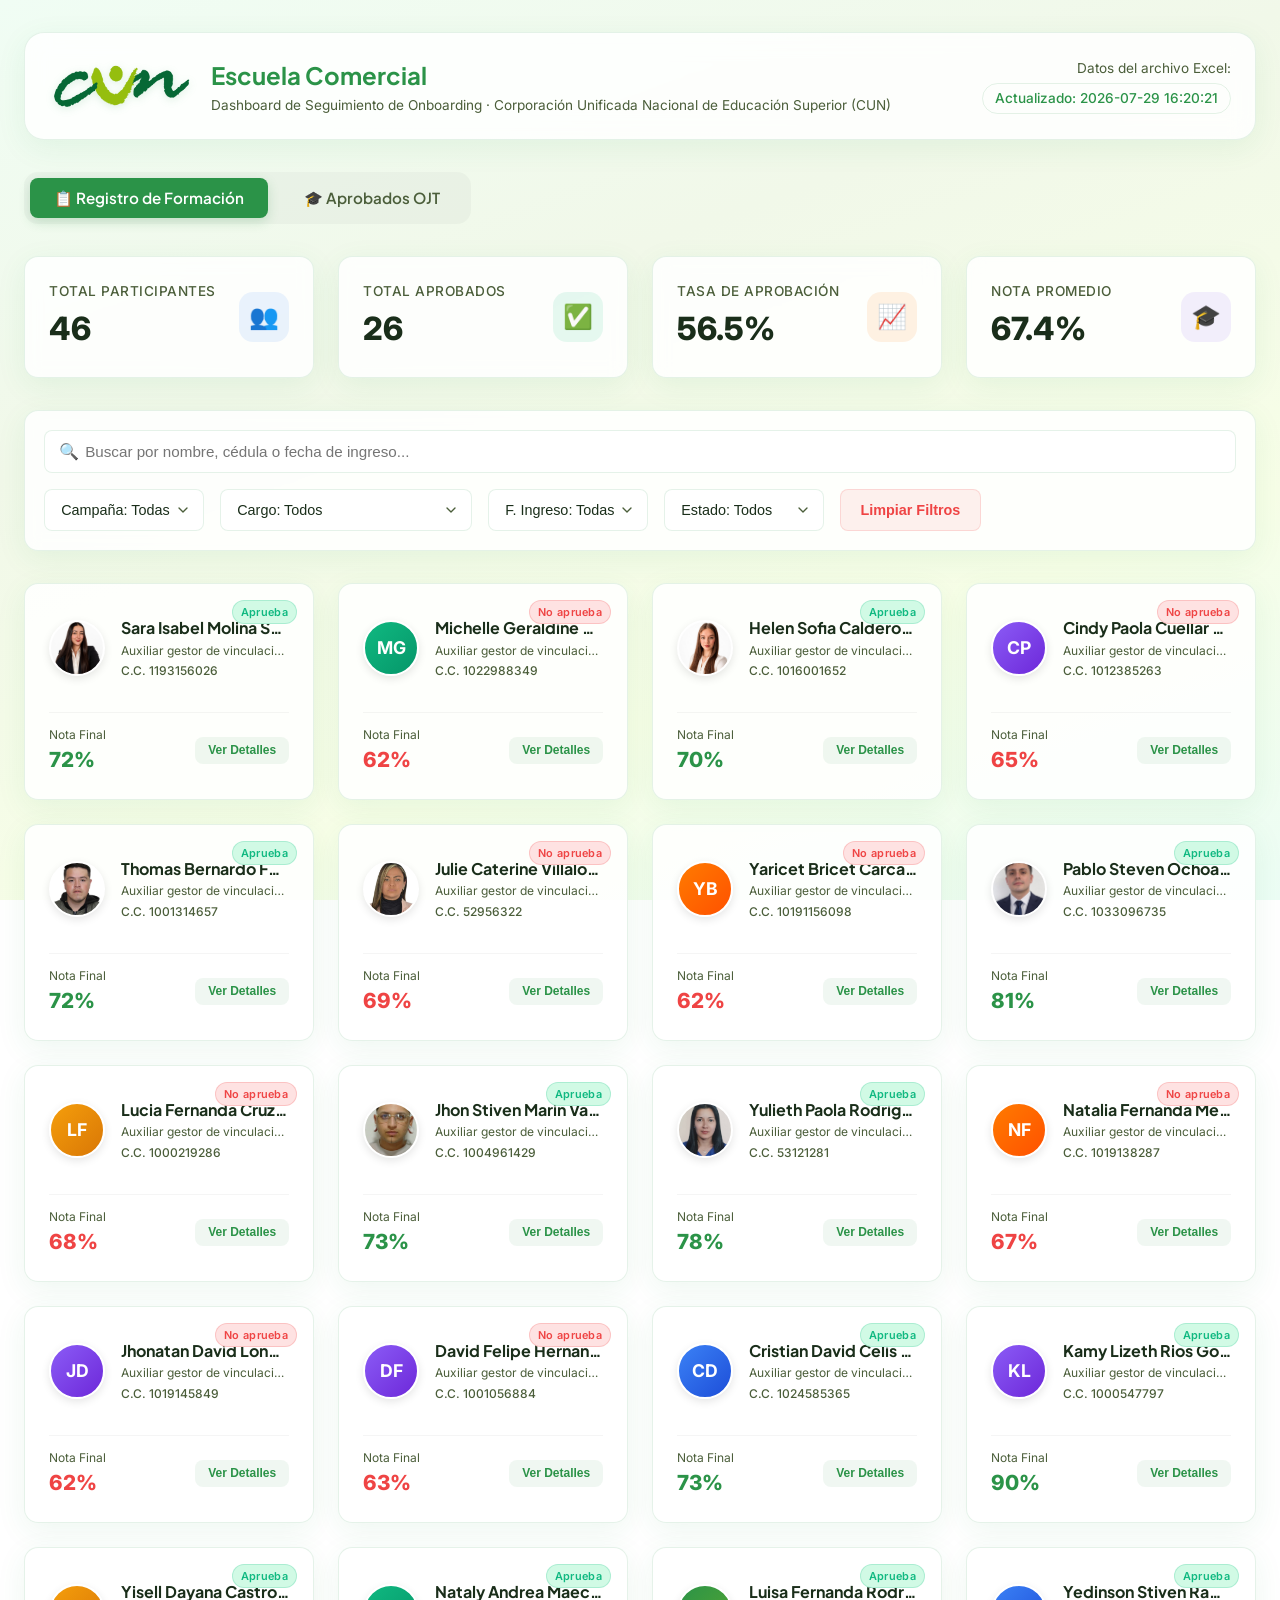
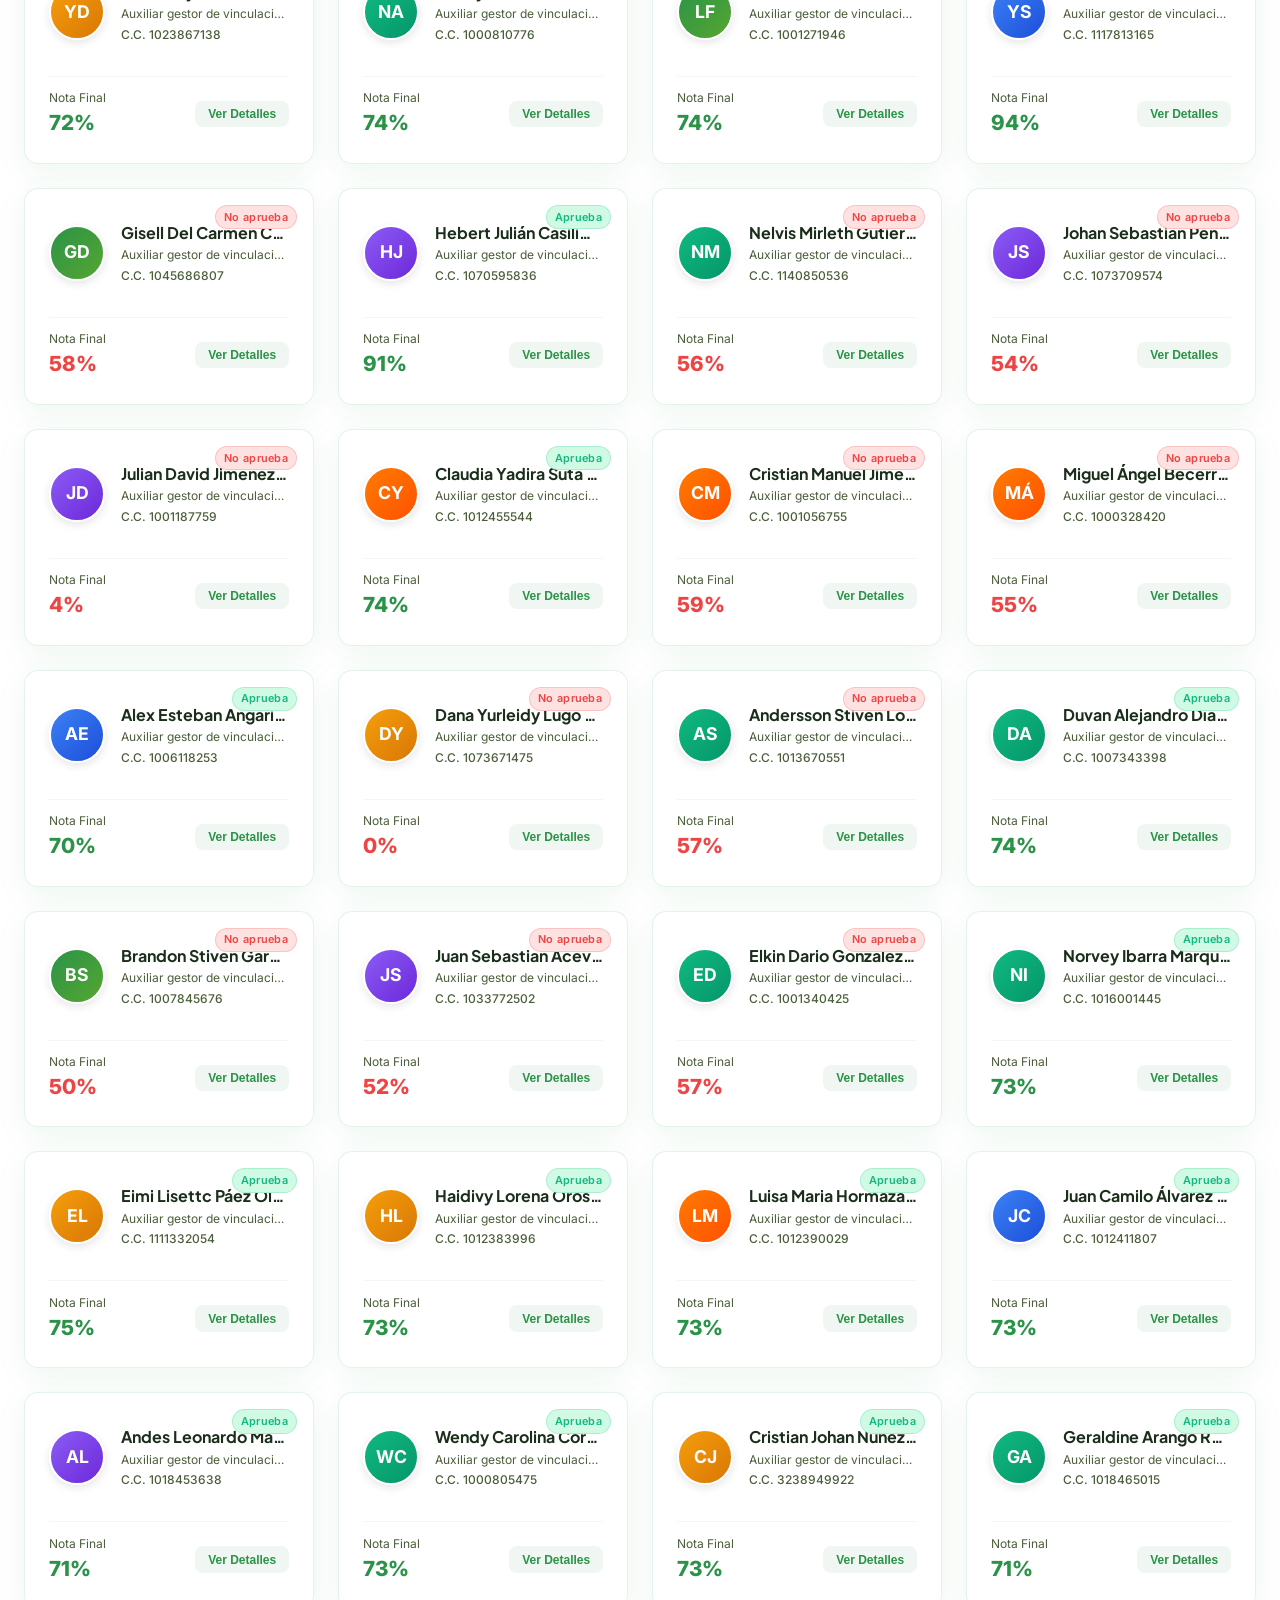
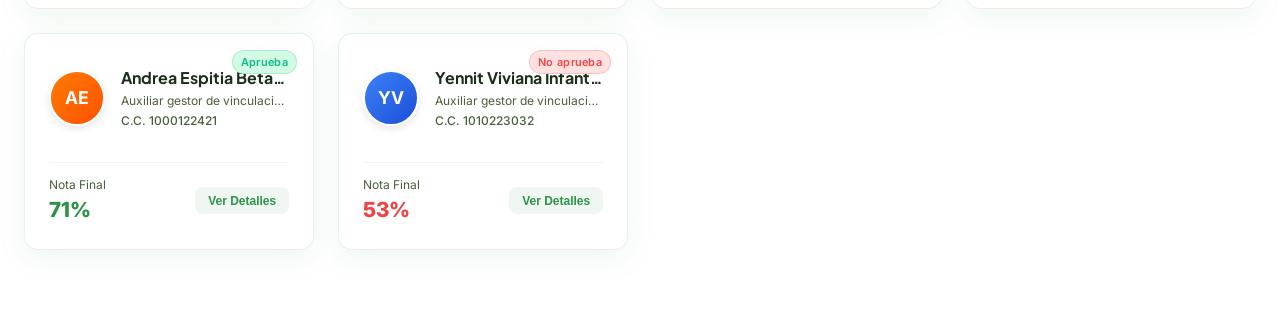
==== commit f41c33f9: "290720262jk" ====
--- a/Dashboard_2026-07-29.html
+++ b/Dashboard_2026-07-29.html
@@ -4541,7 +4541,7 @@
     "ojt_aprobados":  [
 
                       ],
-    "actualizado":  "2026-07-29 16:17:41"
+    "actualizado":  "2026-07-29 16:20:21"
 };
 </script>
     <!-- app.js contiene la lógica del dashboard -->
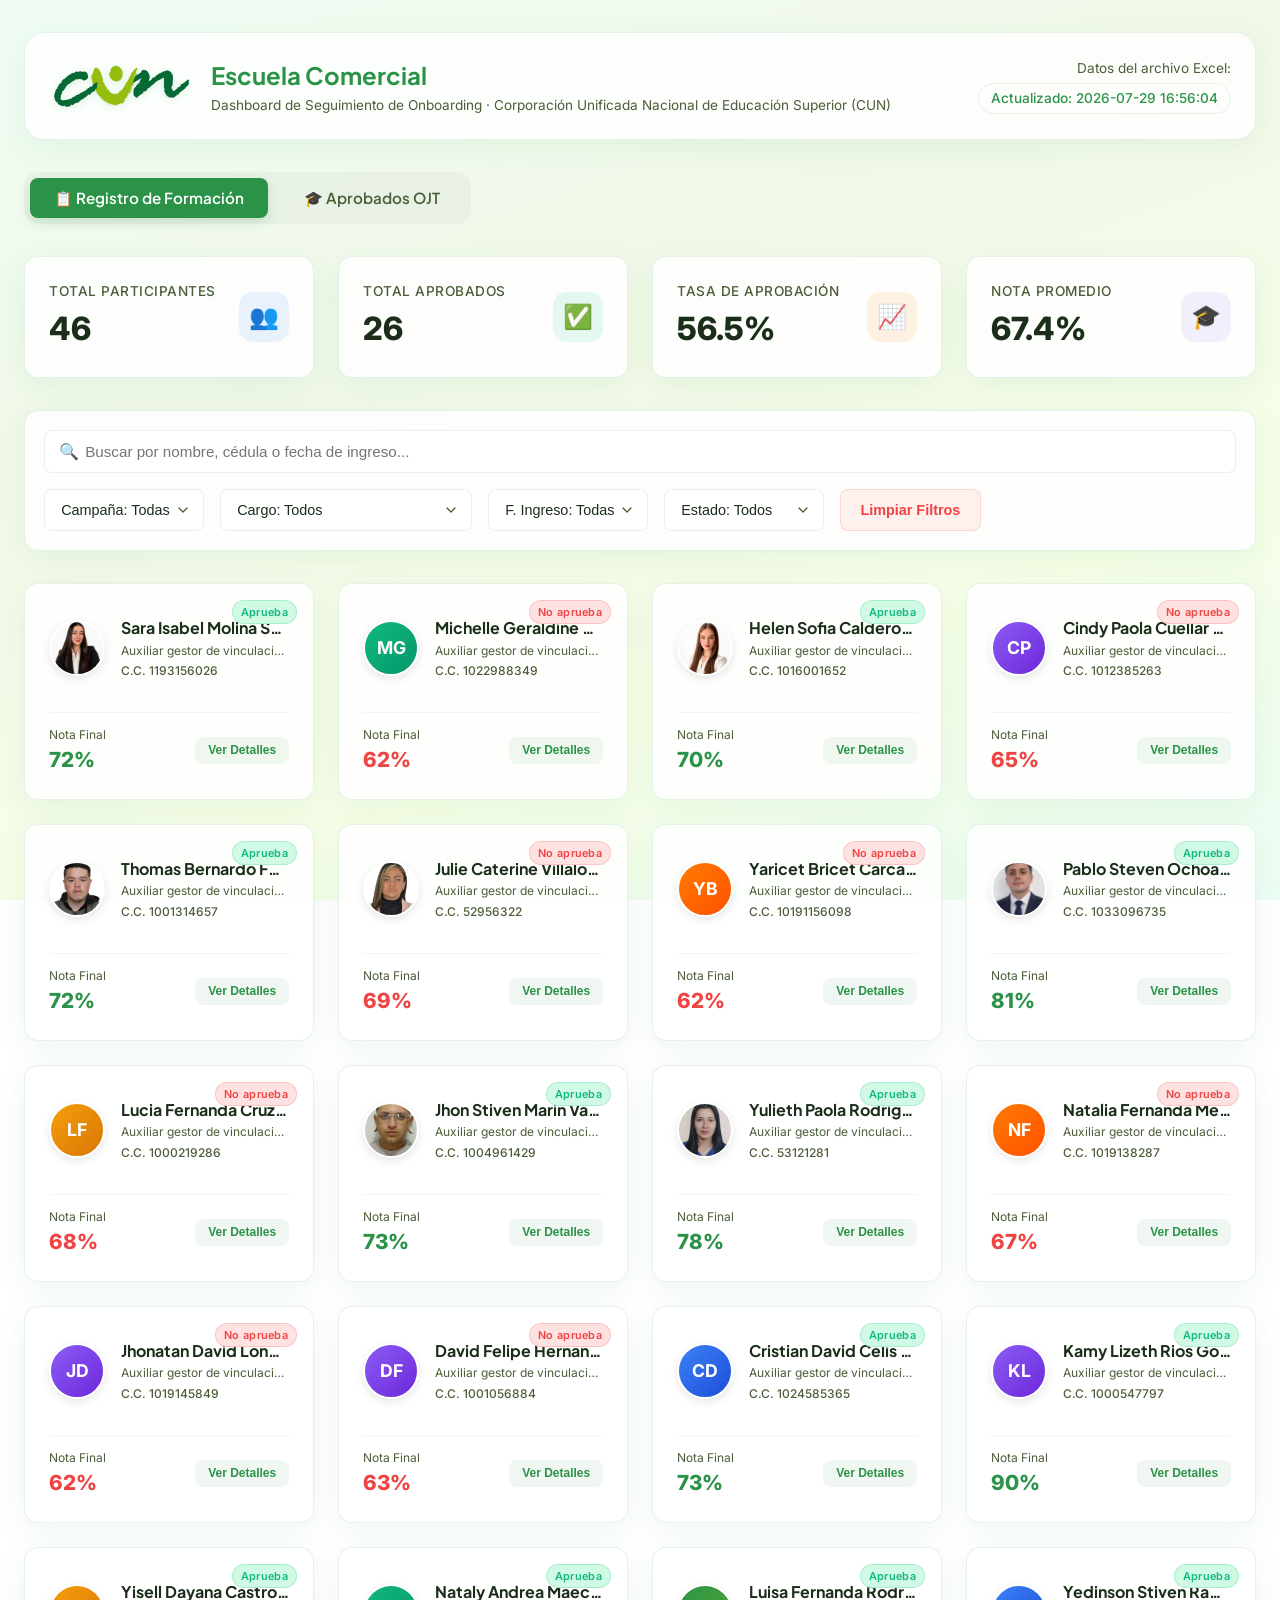
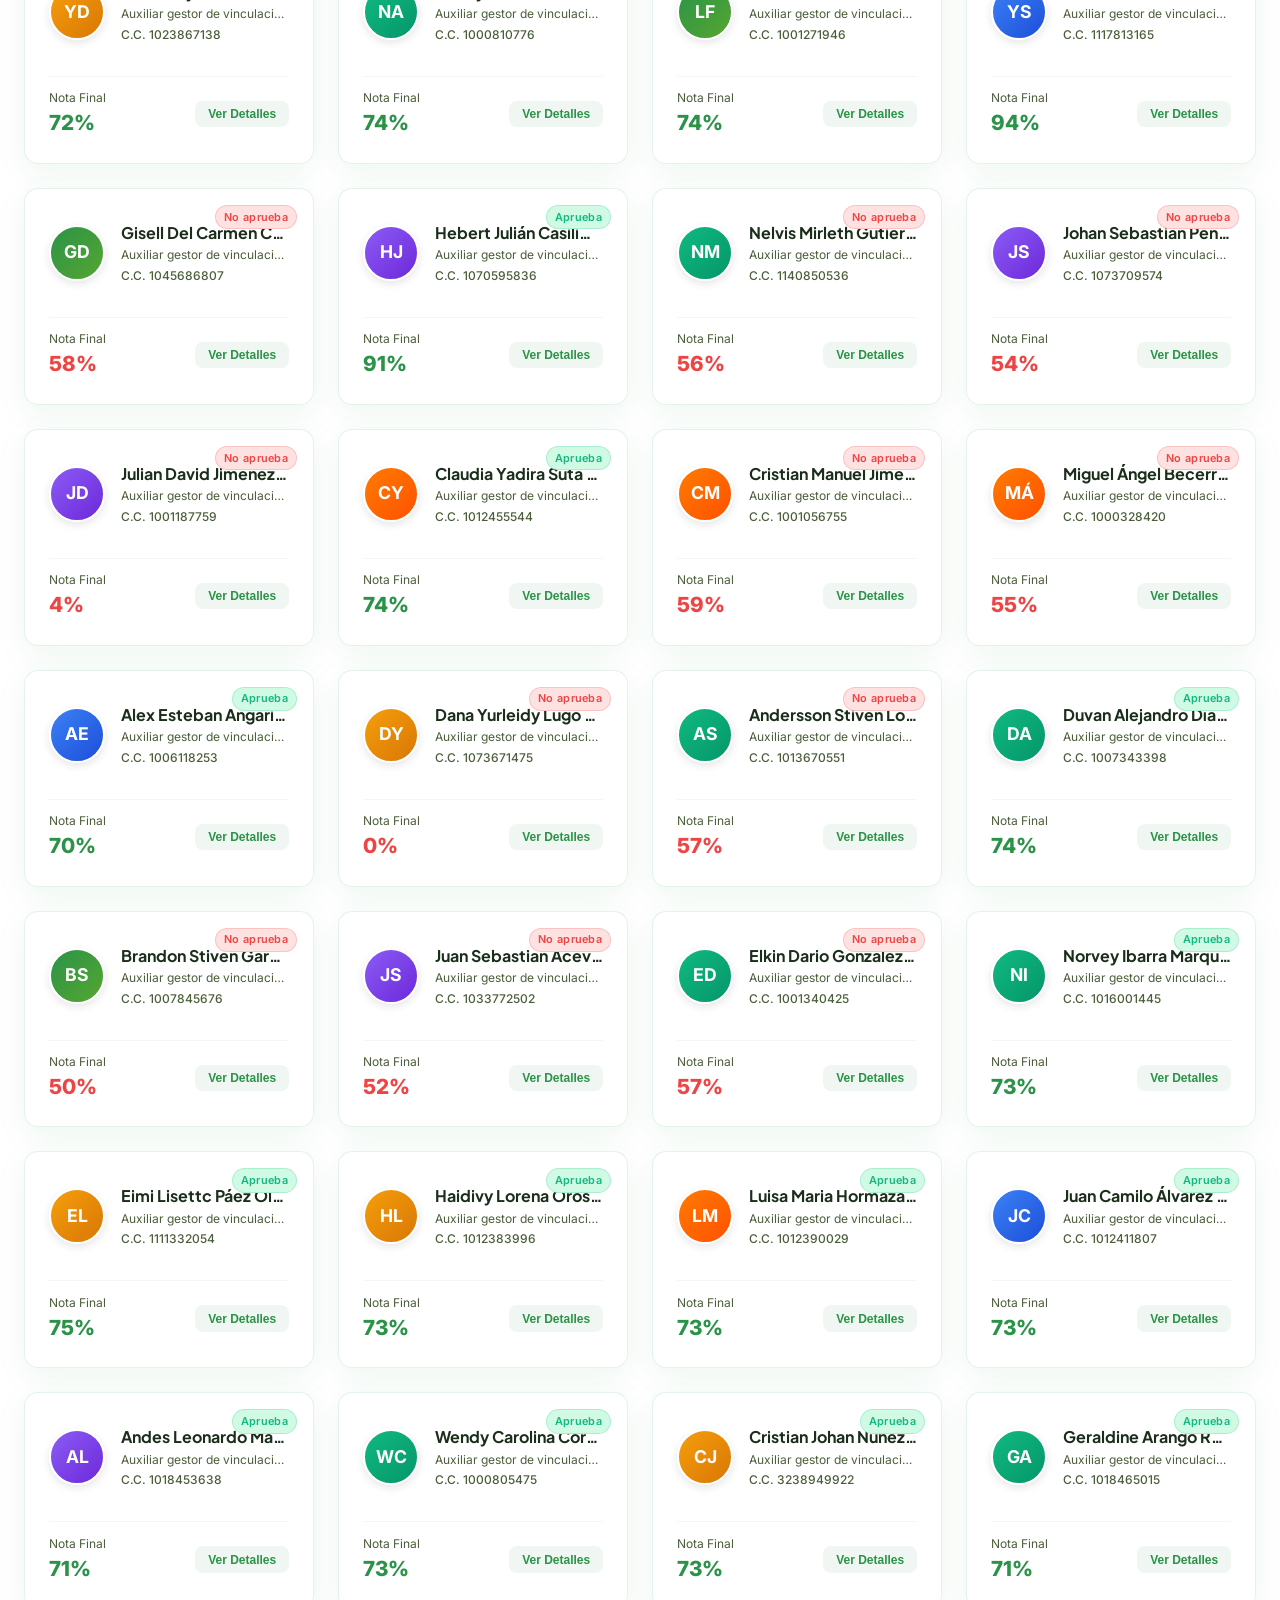
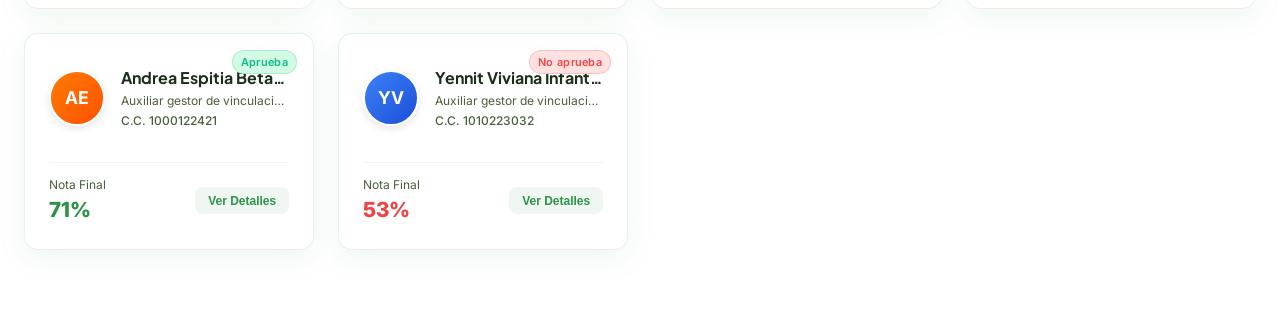
==== commit ae70bd65: "290720262jk445" ====
--- a/Dashboard_2026-07-29.html
+++ b/Dashboard_2026-07-29.html
@@ -1053,33 +1053,33 @@
             </div>
         </section>
 
-        <!-- Barra de Búsqueda y Filtros Interactivos -->
-        <section class="filter-card">
-            <div class="search-wrapper">
-                <span class="search-icon">🔍</span>
-                <input type="text" id="search-input" class="search-input" placeholder="Buscar por nombre, cédula o fecha de ingreso...">
-            </div>
-            <div class="filter-selects">
-                <select id="select-campana" class="filter-select">
-                    <option value="">Campaña: Todas</option>
-                </select>
-                <select id="select-cargo" class="filter-select">
-                    <option value="">Cargo: Todos</option>
-                </select>
-                <select id="select-fecha" class="filter-select">
-                    <option value="">F. Ingreso: Todas</option>
-                </select>
-                <select id="select-estado" class="filter-select">
-                    <option value="">Estado: Todos</option>
-                    <option value="aprobado">Aprobado</option>
-                    <option value="no_aprobado">No Aprobado</option>
-                </select>
-                <button id="btn-clear-filters" class="btn-clear">Limpiar Filtros</button>
-            </div>
-        </section>
-
         <!-- Contenido Pestaña 1: Registro de Formación -->
         <div id="tab-registro" class="tab-content active">
+            <!-- Barra de Búsqueda y Filtros Interactivos (Registro) -->
+            <section class="filter-card">
+                <div class="search-wrapper">
+                    <span class="search-icon">🔍</span>
+                    <input type="text" id="search-input" class="search-input" placeholder="Buscar por nombre, cédula o fecha de ingreso...">
+                </div>
+                <div class="filter-selects">
+                    <select id="select-campana" class="filter-select">
+                        <option value="">Campaña: Todas</option>
+                    </select>
+                    <select id="select-cargo" class="filter-select">
+                        <option value="">Cargo: Todos</option>
+                    </select>
+                    <select id="select-fecha" class="filter-select">
+                        <option value="">F. Ingreso: Todas</option>
+                    </select>
+                    <select id="select-estado" class="filter-select">
+                        <option value="">Estado: Todos</option>
+                        <option value="aprobado">Aprobado</option>
+                        <option value="no_aprobado">No Aprobado</option>
+                    </select>
+                    <button id="btn-clear-filters" class="btn-clear">Limpiar Filtros</button>
+                </div>
+            </section>
+
             <div id="candidate-grid" class="candidate-grid">
                 <!-- Las tarjetas de candidatos se renderizarán dinámicamente aquí -->
             </div>
@@ -1087,6 +1087,26 @@
 
         <!-- Contenido Pestaña 2: Aprobados OJT -->
         <div id="tab-ojt" class="tab-content" style="display: none;">
+            <!-- Barra de Búsqueda y Filtros Interactivos (Pestaña OJT) -->
+            <section class="filter-card">
+                <div class="search-wrapper">
+                    <span class="search-icon">🔍</span>
+                    <input type="text" id="ojt-tab-search" class="search-input" placeholder="Buscar en OJT por nombre, cédula o fecha...">
+                </div>
+                <div class="filter-selects">
+                    <select id="ojt-tab-select-campana" class="filter-select">
+                        <option value="">Campaña: Todas</option>
+                    </select>
+                    <select id="ojt-tab-select-cargo" class="filter-select">
+                        <option value="">Cargo: Todos</option>
+                    </select>
+                    <select id="ojt-tab-select-fecha" class="filter-select">
+                        <option value="">F. Ingreso: Todas</option>
+                    </select>
+                    <button id="ojt-tab-btn-clear-filters" class="btn-clear">Limpiar Filtros</button>
+                </div>
+            </section>
+
             <div id="ojt-grid" class="candidate-grid">
                 <!-- Las tarjetas de OJT se renderizarán dinámicamente aquí -->
             </div>
@@ -4541,7 +4561,7 @@
     "ojt_aprobados":  [
 
                       ],
-    "actualizado":  "2026-07-29 16:20:21"
+    "actualizado":  "2026-07-29 16:56:04"
 };
 </script>
     <!-- app.js contiene la lógica del dashboard -->
@@ -4587,13 +4607,19 @@
         const fullRecord = registro.find(r => r.documento && docStr && r.documento === docStr);
         const nameStr = o["NOMBRE COMPLETO"] ? String(o["NOMBRE COMPLETO"]).trim() : (fullRecord ? fullRecord.nombre : (o.nombre || ""));
         const finalCamp = camp ? String(camp).trim() : (fullRecord ? fullRecord.campana : "Posgrados");
+        const cargoStr = o["CARGO"] ? String(o["CARGO"]).trim() : (fullRecord ? fullRecord.cargo : "Sin Cargo");
+        const fechaIngresoStr = o["FECHA DE INGRESO A FORMACIÓN"] ? String(o["FECHA DE INGRESO A FORMACIÓN"]).trim() : (fullRecord ? fullRecord.fechaIngreso : "");
+        const apruebaStr = o["APRUEBA"] !== undefined ? String(o["APRUEBA"]) : (fullRecord ? (fullRecord.aprobado ? 'Aprueba' : 'No aprueba') : 'Aprueba');
+        const isApproved = String(apruebaStr).toLowerCase().includes('aprueba') && !String(apruebaStr).toLowerCase().includes('no');
         return {
             ...o,
             nombre: nameStr,
             documento: docStr,
             campana: finalCamp,
+            cargo: cargoStr,
+            fechaIngreso: fechaIngresoStr,
+            aprobado: isApproved,
             "CAMPAÑA": finalCamp,
-            fechaIngreso: o["FECHA DE INGRESO A FORMACIÓN"] || (fullRecord ? fullRecord.fechaIngreso : ""),
             correo: o["CORREO ELECTRÓNICO"] || (fullRecord ? fullRecord.correo : ""),
             telefono: o["TELÉFONO MÓVIL"] || (fullRecord ? fullRecord.telefono : ""),
             notaFinal: parseFloat(o["NOTA FINAL"]) || (fullRecord ? fullRecord.notaFinal : 0)
@@ -4653,7 +4679,7 @@
         return photoMap[norm] || null;
     }
 
-    // 3. Variables de estado de filtrado
+    // 3. Variables de estado de filtrado (Pestaña Registro)
     let currentTab = 'registro';
     let searchQuery = '';
     let filterCampana = '';
@@ -4668,6 +4694,20 @@
     const selectEstado = document.getElementById('select-estado');
     const btnClearFilters = document.getElementById('btn-clear-filters');
     const cardGrid = document.getElementById('candidate-grid');
+
+    // Variables de estado de filtrado (Pestaña OJT - Independiente)
+    let ojtTabSearchQuery = '';
+    let ojtTabFilterCampana = '';
+    let ojtTabFilterCargo = '';
+    let ojtTabFilterFecha = '';
+    let ojtTabFilterEstado = '';
+
+    const ojtTabSearchInput = document.getElementById('ojt-tab-search');
+    const ojtTabSelectCampana = document.getElementById('ojt-tab-select-campana');
+    const ojtTabSelectCargo = document.getElementById('ojt-tab-select-cargo');
+    const ojtTabSelectFecha = document.getElementById('ojt-tab-select-fecha');
+    const ojtTabSelectEstado = document.getElementById('ojt-tab-select-estado');
+    const ojtTabBtnClearFilters = document.getElementById('ojt-tab-btn-clear-filters');
     const ojtGrid = document.getElementById('ojt-grid');
     
     // Modal DOM
@@ -4723,37 +4763,72 @@
 
     // 5. Configurar Selects Dinámicos
     function populateFilters() {
+        // 1. Filtros Pestaña Registro
         const campanas = [...new Set(registro.map(r => r.campana))].filter(Boolean);
         const cargos = [...new Set(registro.map(r => r.cargo))].filter(Boolean);
         const fechas = [...new Set(registro.map(r => r.fechaIngreso))].filter(Boolean);
 
-        // Limpiar excepto el primero
-        selectCampana.innerHTML = '<option value="">Campaña: Todas</option>';
-        selectCargo.innerHTML = '<option value="">Cargo: Todos</option>';
+        if (selectCampana) {
+            selectCampana.innerHTML = '<option value="">Campaña: Todas</option>';
+            campanas.sort().forEach(c => {
+                const opt = document.createElement('option');
+                opt.value = c;
+                opt.textContent = c;
+                selectCampana.appendChild(opt);
+            });
+        }
+
+        if (selectCargo) {
+            selectCargo.innerHTML = '<option value="">Cargo: Todos</option>';
+            cargos.sort().forEach(c => {
+                const opt = document.createElement('option');
+                opt.value = c;
+                opt.textContent = c;
+                selectCargo.appendChild(opt);
+            });
+        }
+
         if (selectFecha) {
             selectFecha.innerHTML = '<option value="">F. Ingreso: Todas</option>';
-        }
-
-        campanas.sort().forEach(c => {
-            const opt = document.createElement('option');
-            opt.value = c;
-            opt.textContent = c;
-            selectCampana.appendChild(opt);
-        });
-
-        cargos.sort().forEach(c => {
-            const opt = document.createElement('option');
-            opt.value = c;
-            opt.textContent = c;
-            selectCargo.appendChild(opt);
-        });
-
-        if (selectFecha) {
             fechas.sort().forEach(f => {
                 const opt = document.createElement('option');
                 opt.value = f;
                 opt.textContent = f;
                 selectFecha.appendChild(opt);
+            });
+        }
+
+        // 2. Filtros Pestaña OJT (Independientes)
+        if (ojtTabSelectCampana) {
+            const campanasOjt = [...new Set(ojt.map(o => o.campana))].filter(Boolean);
+            ojtTabSelectCampana.innerHTML = '<option value="">Campaña: Todas</option>';
+            campanasOjt.sort().forEach(c => {
+                const opt = document.createElement('option');
+                opt.value = c;
+                opt.textContent = c;
+                ojtTabSelectCampana.appendChild(opt);
+            });
+        }
+
+        if (ojtTabSelectCargo) {
+            const cargosOjt = [...new Set(ojt.map(o => o.cargo))].filter(Boolean);
+            ojtTabSelectCargo.innerHTML = '<option value="">Cargo: Todos</option>';
+            cargosOjt.sort().forEach(c => {
+                const opt = document.createElement('option');
+                opt.value = c;
+                opt.textContent = c;
+                ojtTabSelectCargo.appendChild(opt);
+            });
+        }
+
+        if (ojtTabSelectFecha) {
+            const fechasOjt = [...new Set(ojt.map(o => o.fechaIngreso))].filter(Boolean);
+            ojtTabSelectFecha.innerHTML = '<option value="">F. Ingreso: Todas</option>';
+            fechasOjt.sort().forEach(f => {
+                const opt = document.createElement('option');
+                opt.value = f;
+                opt.textContent = f;
+                ojtTabSelectFecha.appendChild(opt);
             });
         }
     }
@@ -4898,19 +4973,26 @@
     }
 
     // 9. Renderizar Tarjetas OJT (Pestaña 2)
+    function getFilteredOjtCandidates() {
+        return ojt.filter(o => {
+            const matchesSearch = !ojtTabSearchQuery || 
+                                 (o.nombre && o.nombre.toLowerCase().includes(ojtTabSearchQuery.toLowerCase())) || 
+                                 (o.documento && o.documento.includes(ojtTabSearchQuery)) ||
+                                 (o.fechaIngreso && o.fechaIngreso.toLowerCase().includes(ojtTabSearchQuery.toLowerCase()));
+            const matchesCampana = !ojtTabFilterCampana || o.campana === ojtTabFilterCampana;
+            const matchesCargo = !ojtTabFilterCargo || o.cargo === ojtTabFilterCargo;
+            const matchesFecha = !ojtTabFilterFecha || o.fechaIngreso === ojtTabFilterFecha;
+
+            return matchesSearch && matchesCampana && matchesCargo && matchesFecha;
+        });
+    }
+
     function renderOjtCards() {
         if (!ojtGrid) return;
         ojtGrid.innerHTML = '';
 
-        // Filtrar ojt
-        const filteredOjt = ojt.filter(o => {
-            const matchesSearch = !searchQuery || 
-                                 (o.nombre && o.nombre.toLowerCase().includes(searchQuery.toLowerCase())) || 
-                                 (o.documento && o.documento.includes(searchQuery));
-            const candidateCampana = o.campana || o["CAMPAÑA"] || "";
-            const matchesCampana = !filterCampana || candidateCampana === filterCampana;
-            return matchesSearch && matchesCampana;
-        });
+        // Filtrar ojt con filtros propios de la pestaña OJT
+        const filteredOjt = getFilteredOjtCandidates();
 
         if (filteredOjt.length === 0) {
             ojtGrid.innerHTML = '<div class="no-data-msg">No se encontraron aprobados en OJT con los filtros actuales.</div>';
@@ -5123,49 +5205,113 @@
         cardAverage.addEventListener('click', openChartsModal);
     }
 
-    // 12. Gestión de Filtros
-    searchInput.addEventListener('input', (e) => {
-        searchQuery = e.target.value;
-        applyAllFilters();
-    });
-
-    selectCampana.addEventListener('change', (e) => {
-        filterCampana = e.target.value;
-        applyAllFilters();
-    });
-
-    selectCargo.addEventListener('change', (e) => {
-        filterCargo = e.target.value;
-        applyAllFilters();
-    });
+    // 12. Gestión de Filtros - Pestaña Registro
+    if (searchInput) {
+        searchInput.addEventListener('input', (e) => {
+            searchQuery = e.target.value;
+            renderCandidates();
+        });
+    }
+
+    if (selectCampana) {
+        selectCampana.addEventListener('change', (e) => {
+            filterCampana = e.target.value;
+            renderCandidates();
+        });
+    }
+
+    if (selectCargo) {
+        selectCargo.addEventListener('change', (e) => {
+            filterCargo = e.target.value;
+            renderCandidates();
+        });
+    }
 
     if (selectFecha) {
         selectFecha.addEventListener('change', (e) => {
             filterFecha = e.target.value;
-            applyAllFilters();
+            renderCandidates();
         });
     }
 
-    selectEstado.addEventListener('change', (e) => {
-        filterEstado = e.target.value;
-        applyAllFilters();
-    });
-
-    btnClearFilters.addEventListener('click', () => {
-        searchInput.value = '';
-        selectCampana.value = '';
-        selectCargo.value = '';
-        if (selectFecha) selectFecha.value = '';
-        selectEstado.value = '';
-        
-        searchQuery = '';
-        filterCampana = '';
-        filterCargo = '';
-        filterFecha = '';
-        filterEstado = '';
-        
-        applyAllFilters();
-    });
+    if (selectEstado) {
+        selectEstado.addEventListener('change', (e) => {
+            filterEstado = e.target.value;
+            renderCandidates();
+        });
+    }
+
+    if (btnClearFilters) {
+        btnClearFilters.addEventListener('click', () => {
+            if (searchInput) searchInput.value = '';
+            if (selectCampana) selectCampana.value = '';
+            if (selectCargo) selectCargo.value = '';
+            if (selectFecha) selectFecha.value = '';
+            if (selectEstado) selectEstado.value = '';
+            
+            searchQuery = '';
+            filterCampana = '';
+            filterCargo = '';
+            filterFecha = '';
+            filterEstado = '';
+            
+            renderCandidates();
+        });
+    }
+
+    // Gestión de Filtros - Pestaña OJT (Independiente)
+    if (ojtTabSearchInput) {
+        ojtTabSearchInput.addEventListener('input', (e) => {
+            ojtTabSearchQuery = e.target.value;
+            renderOjtCards();
+        });
+    }
+
+    if (ojtTabSelectCampana) {
+        ojtTabSelectCampana.addEventListener('change', (e) => {
+            ojtTabFilterCampana = e.target.value;
+            renderOjtCards();
+        });
+    }
+
+    if (ojtTabSelectCargo) {
+        ojtTabSelectCargo.addEventListener('change', (e) => {
+            ojtTabFilterCargo = e.target.value;
+            renderOjtCards();
+        });
+    }
+
+    if (ojtTabSelectFecha) {
+        ojtTabSelectFecha.addEventListener('change', (e) => {
+            ojtTabFilterFecha = e.target.value;
+            renderOjtCards();
+        });
+    }
+
+    if (ojtTabSelectEstado) {
+        ojtTabSelectEstado.addEventListener('change', (e) => {
+            ojtTabFilterEstado = e.target.value;
+            renderOjtCards();
+        });
+    }
+
+    if (ojtTabBtnClearFilters) {
+        ojtTabBtnClearFilters.addEventListener('click', () => {
+            if (ojtTabSearchInput) ojtTabSearchInput.value = '';
+            if (ojtTabSelectCampana) ojtTabSelectCampana.value = '';
+            if (ojtTabSelectCargo) ojtTabSelectCargo.value = '';
+            if (ojtTabSelectFecha) ojtTabSelectFecha.value = '';
+            if (ojtTabSelectEstado) ojtTabSelectEstado.value = '';
+            
+            ojtTabSearchQuery = '';
+            ojtTabFilterCampana = '';
+            ojtTabFilterCargo = '';
+            ojtTabFilterFecha = '';
+            ojtTabFilterEstado = '';
+            
+            renderOjtCards();
+        });
+    }
 
     function applyAllFilters() {
         renderCandidates();
@@ -5623,7 +5769,7 @@
                         <span style="font-weight: 700; font-size: 0.85rem; min-width: 38px; text-align: right;">${adherenceVal}%</span>
                     </div>
                 </td>
-                <td>${statusBadge}</td>
+                <td>${dayNum === 1 ? statusBadge : ''}</td>
             `;
             tbody.appendChild(tr);
         }
